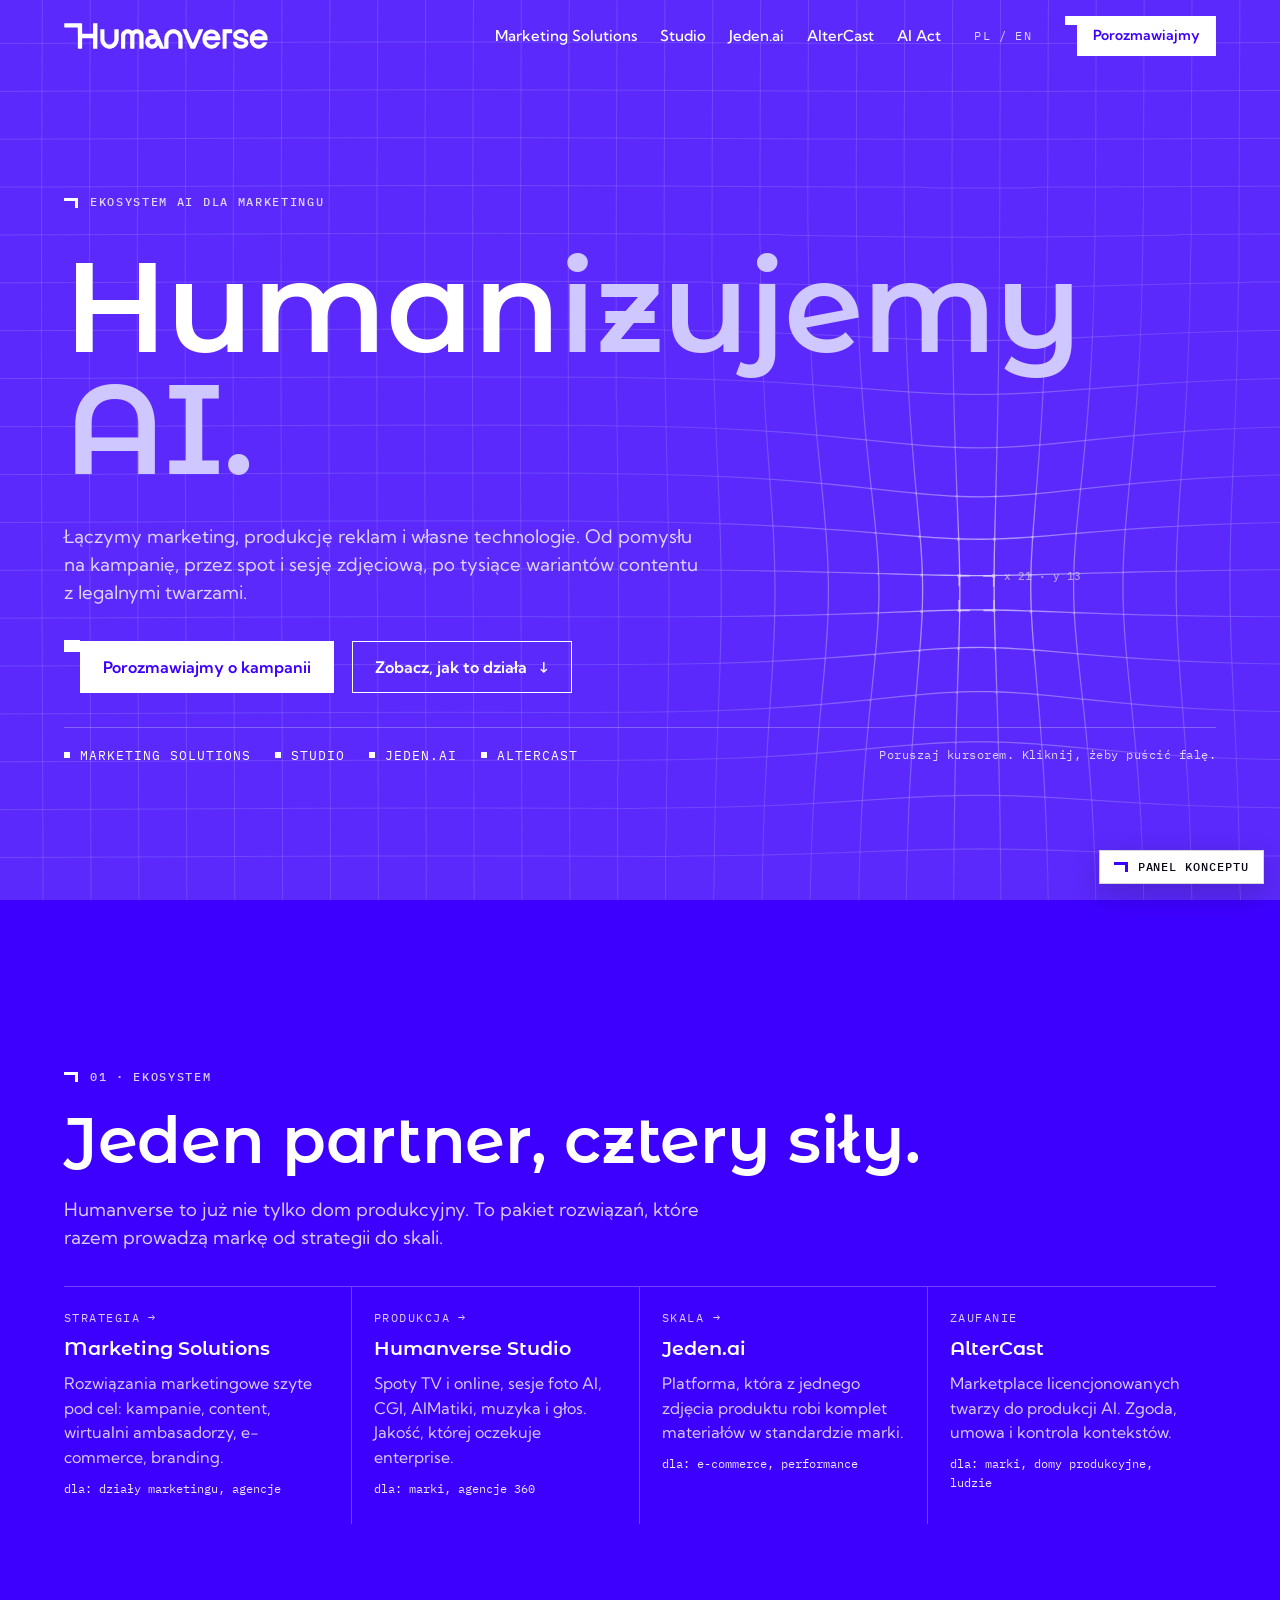
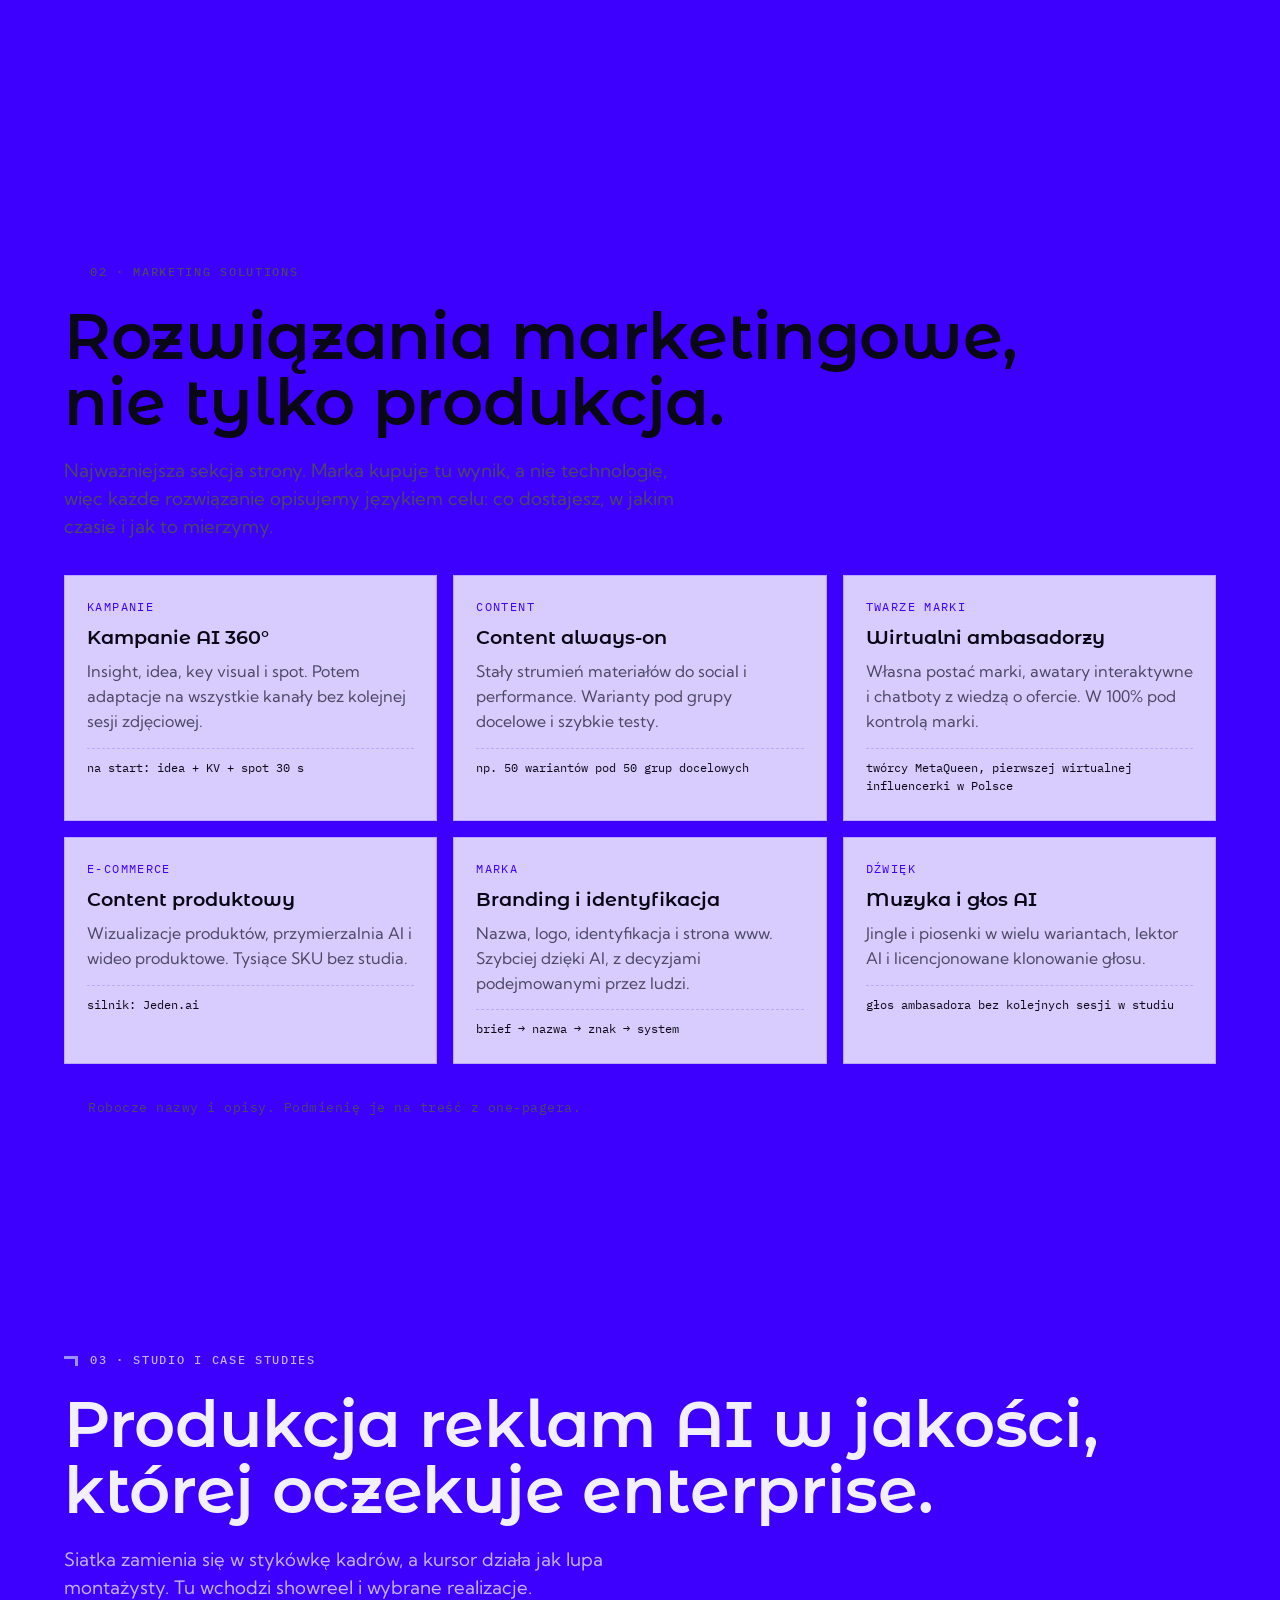
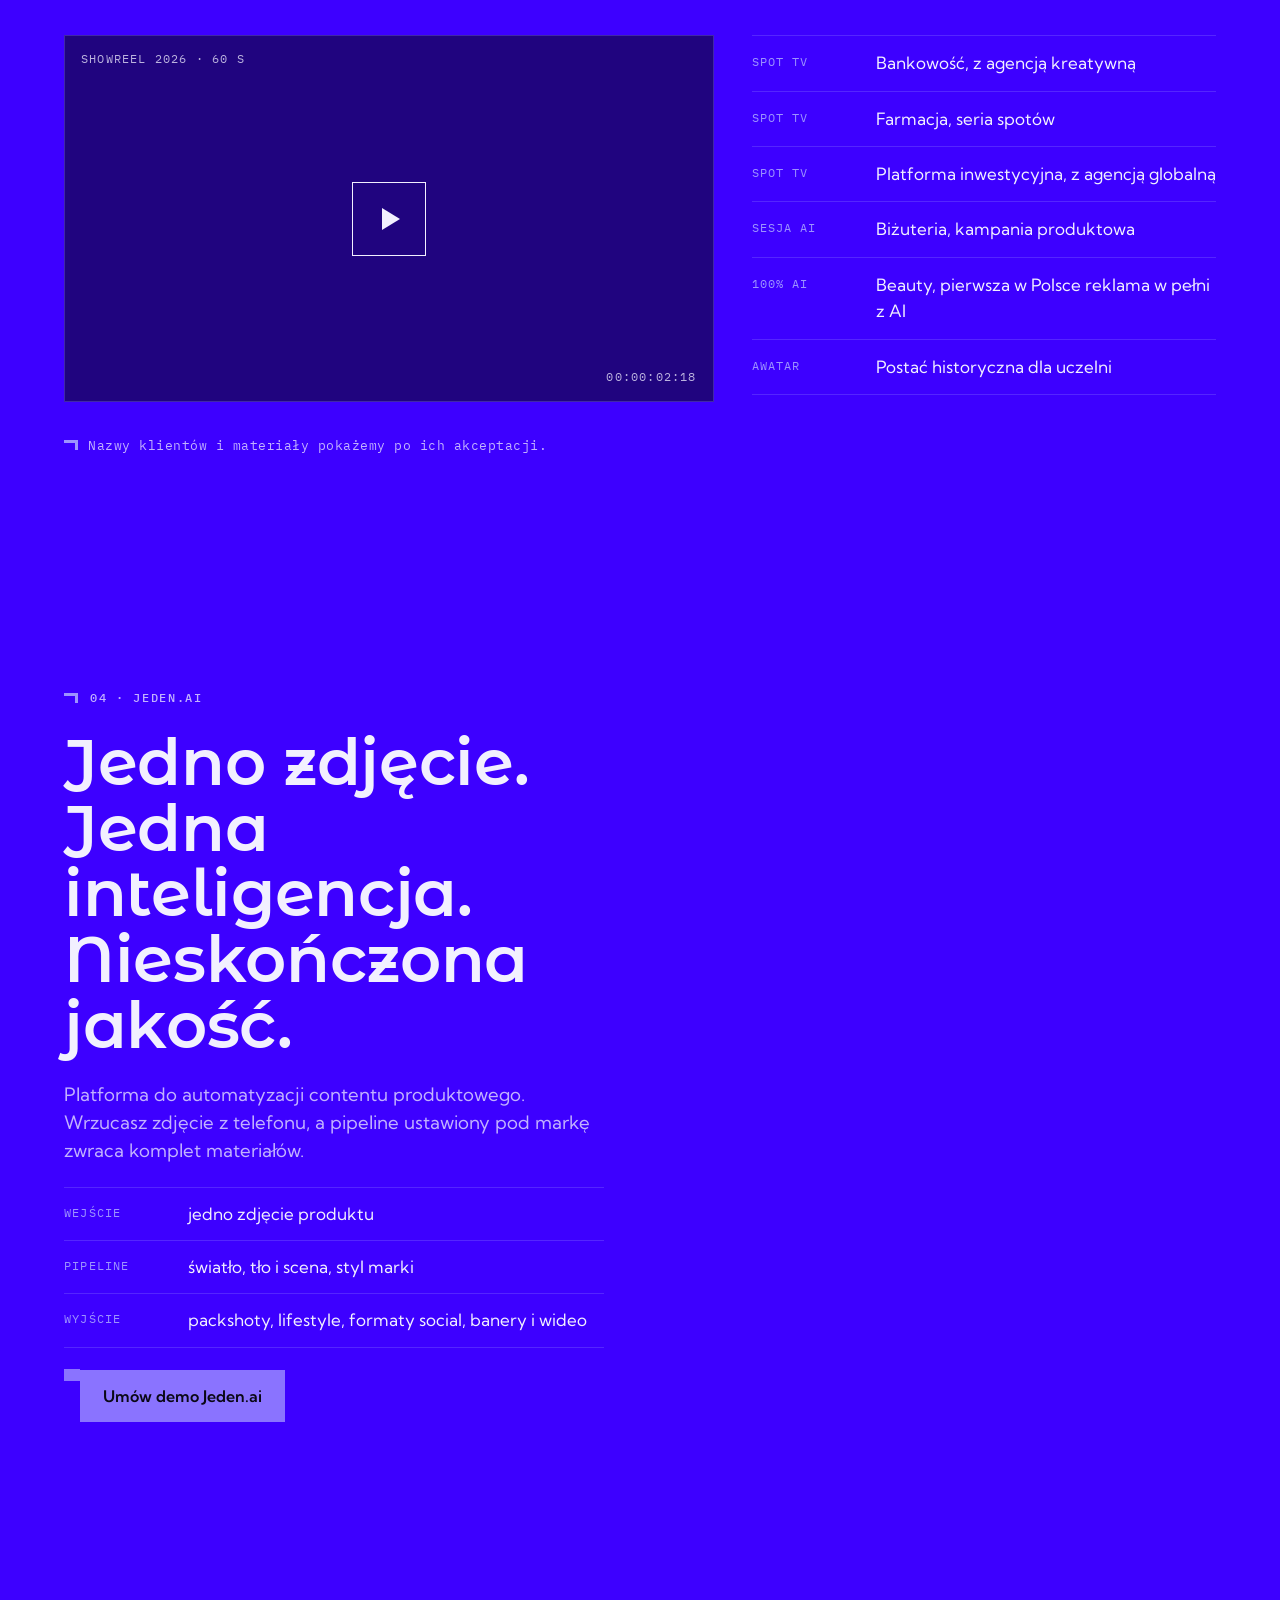
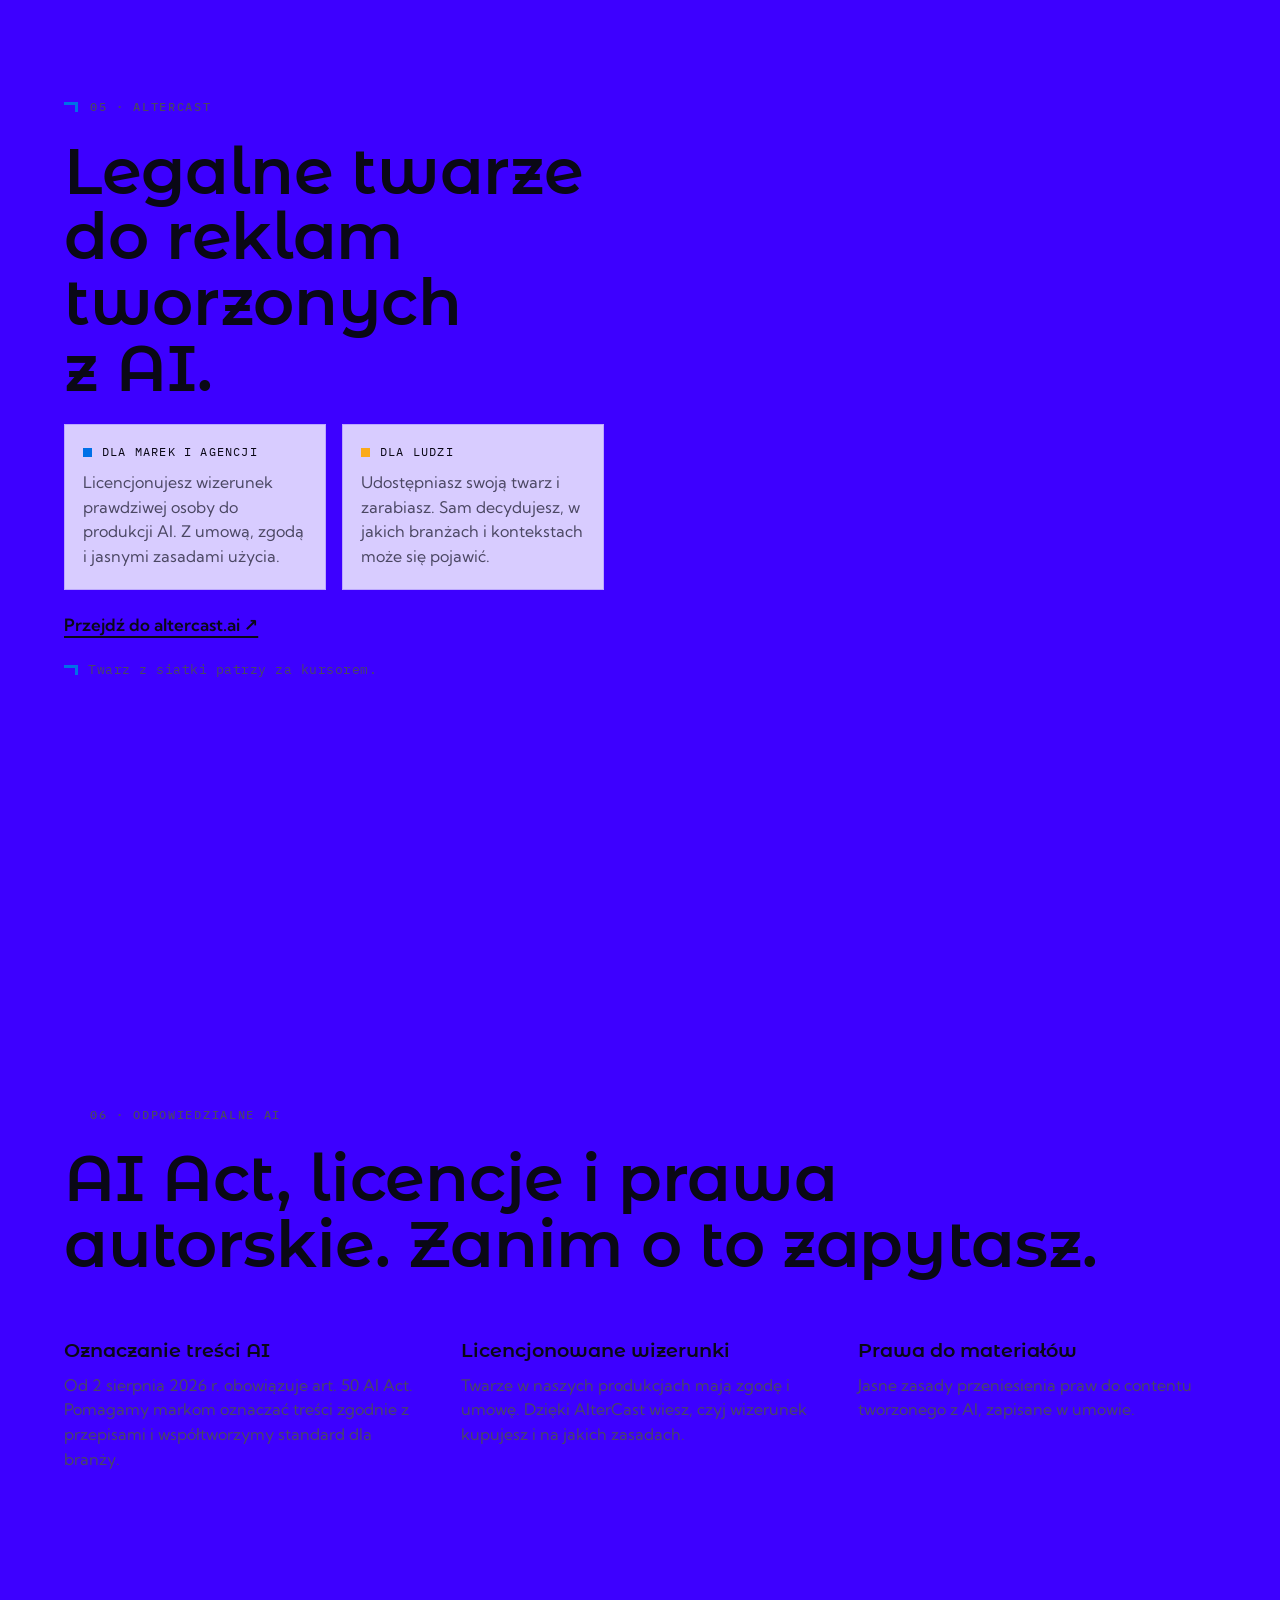
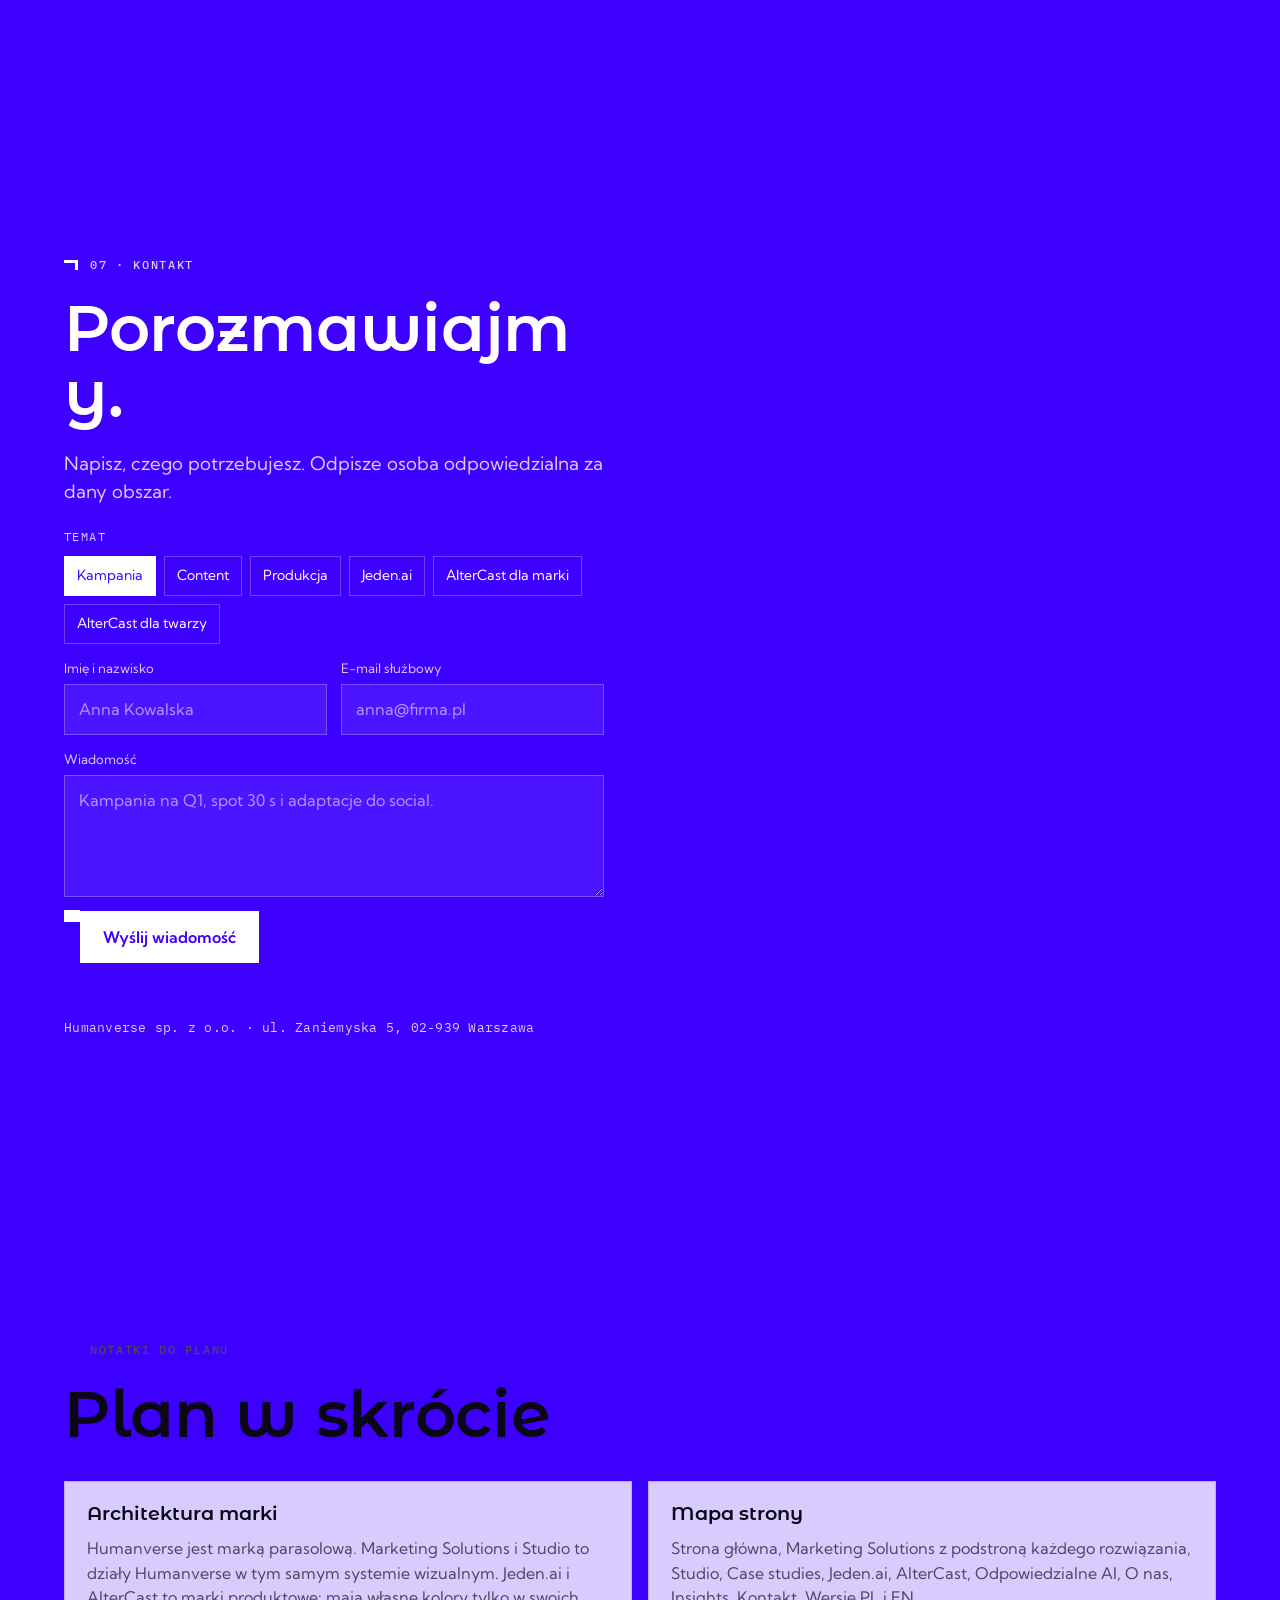
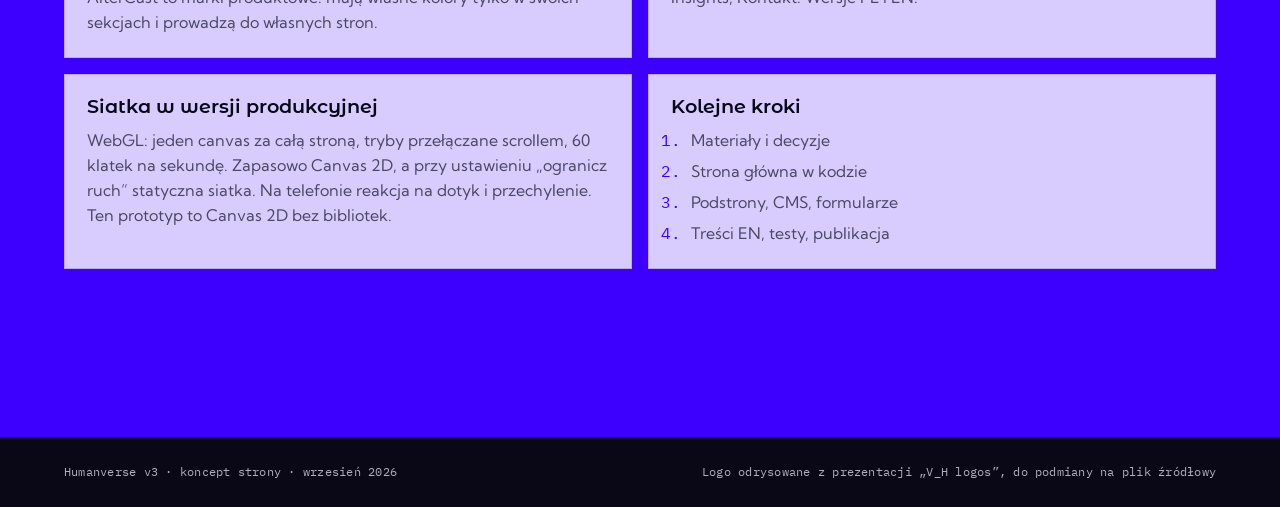
==== prototype/index.html @ 91b01f9c "Add Humanverse v3 site plan and living-grid prototype Plan for the new Humanverse site: the classic " ====
<!doctype html>
<html lang="pl">
<head>
<meta charset="utf-8">
<meta name="viewport" content="width=device-width, initial-scale=1, viewport-fit=cover">
<title>Humanverse v3</title>
<link rel="preconnect" href="https://fonts.googleapis.com">
<link rel="preconnect" href="https://fonts.gstatic.com" crossorigin>
<link rel="stylesheet" href="https://fonts.googleapis.com/css2?family=IBM+Plex+Mono:wght@400;500&family=Kumbh+Sans:wght@400;500;600;700&family=Montserrat+Alternates:wght@500;600;700&display=swap">
<style>
:root {
  /* Layout: one fixed "living grid" canvas behind full-bleed scenes. On wide screens copy keeps to the left column,
     so each scene's grid form (modules, frames, pipeline, face, logo) owns the right side. */
  --violet: #3D00FF;
  --violet-lift: #8A73FF;
  --mist: #CFC7FF;
  --ink: #0A0816;
  --paper: #F7F6FB;
  --white: #FFFFFF;
  --jeden: #9D93FF;
  --ac-orange: #FBAA19;
  --ac-blue: #0070E7;

  --fg: #FFFFFF;
  --fg-dim: rgba(255, 255, 255, 0.8);
  --accent: #FFFFFF;
  --h1-a: #FFFFFF;
  --h1-b: #CFC7FF;
  --card: rgba(255, 255, 255, 0.07);
  --card-line: rgba(255, 255, 255, 0.26);
  --field: rgba(255, 255, 255, 0.08);
  --btn-bg: #FFFFFF;
  --btn-fg: #3D00FF;

  --nav-fg: #FFFFFF;
  --nav-glass: rgba(61, 0, 255, 0.74);
  --nav-cta-bg: #FFFFFF;
  --nav-cta-fg: #3D00FF;
  --wm-h: #FFFFFF;
  --wm-v: #FFFFFF;

  --font-display: "Montserrat Alternates", "Futura", "Century Gothic", "Avenir Next", system-ui, sans-serif;
  --font-body: "Kumbh Sans", "Avenir Next", "Segoe UI", system-ui, sans-serif;
  --font-mono: "IBM Plex Mono", ui-monospace, SFMono-Regular, Menlo, Consolas, monospace;

  --gutter: max(16px, 5vw);
  --measure: 1240px;
  color-scheme: light;
}

body[data-scene="ink"] {
  --nav-fg: #F2F0FF; --nav-glass: rgba(10, 8, 22, 0.74); --nav-cta-bg: #8A73FF; --nav-cta-fg: #0A0816;
  --wm-h: #8A73FF; --wm-v: #FFFFFF;
}
body[data-scene="paper"] {
  --nav-fg: #0A0816; --nav-glass: rgba(247, 246, 251, 0.84); --nav-cta-bg: #3D00FF; --nav-cta-fg: #FFFFFF;
  --wm-h: #3D00FF; --wm-v: #0A0816;
}

.on-violet {
  --fg: #FFFFFF; --fg-dim: rgba(255, 255, 255, 0.8); --accent: #FFFFFF; --h1-a: #FFFFFF; --h1-b: #CFC7FF;
  --card: rgba(255, 255, 255, 0.07); --card-line: rgba(255, 255, 255, 0.26); --field: rgba(255, 255, 255, 0.08);
  --btn-bg: #FFFFFF; --btn-fg: #3D00FF;
}
.on-ink {
  --fg: #F2F0FF; --fg-dim: rgba(242, 240, 255, 0.74); --accent: #9D93FF; --h1-a: #8A73FF; --h1-b: #F2F0FF;
  --card: rgba(138, 115, 255, 0.08); --card-line: rgba(138, 115, 255, 0.32); --field: rgba(138, 115, 255, 0.1);
  --btn-bg: #8A73FF; --btn-fg: #0A0816;
}
.on-paper {
  --fg: #0A0816; --fg-dim: #4B4763; --accent: #3D00FF; --h1-a: #3D00FF; --h1-b: #0A0816;
  --card: rgba(255, 255, 255, 0.8); --card-line: rgba(61, 0, 255, 0.18); --field: #FFFFFF;
  --btn-bg: #3D00FF; --btn-fg: #FFFFFF;
}
.theme-altercast { --accent: #0070E7; }

[hidden] { display: none !important; }
html { scroll-behavior: smooth; }
body {
  margin: 0;
  background: var(--violet);
  color: var(--fg);
  font-family: var(--font-body);
  font-size: 17px;
  line-height: 1.55;
  -webkit-font-smoothing: antialiased;
  overflow-x: hidden;
  transition: background-color 0.6s ease;
}
body[data-scene="ink"] { background: var(--ink); }
body[data-scene="paper"] { background: var(--paper); }

#hv-grid { position: fixed; top: 0; left: 0; z-index: 0; display: block; pointer-events: none; }
main, .site-foot { position: relative; z-index: 1; }
a { color: inherit; }
:focus-visible { outline: 2px solid var(--accent); outline-offset: 3px; }
p, h1, h2, h3, ul, ol { margin: 0; }
h1, h2, h3 { font-family: var(--font-display); font-weight: 600; text-wrap: balance; }
h2 { font-size: clamp(29px, 5vw, 68px); line-height: 1.03; letter-spacing: -0.005em; overflow-wrap: break-word; }
h3 { font-size: clamp(19px, 1.5vw, 21px); line-height: 1.22; }

/* ---------- navigation ---------- */
.nav {
  position: fixed; top: 0; left: 0; right: 0; z-index: 20;
  display: flex; align-items: center; gap: clamp(14px, 2.6vw, 34px);
  padding: calc(env(safe-area-inset-top, 0px) + 16px) var(--gutter) 16px;
  color: var(--nav-fg);
  transition: color 0.4s ease, background-color 0.4s ease;
}
.nav.scrolled { background: var(--nav-glass); -webkit-backdrop-filter: blur(12px); backdrop-filter: blur(12px); }
.brand { display: inline-flex; align-items: center; margin-right: auto; text-decoration: none; }
.wordmark { height: 26px; width: auto; display: block; }
.wordmark .wm-h { fill: var(--wm-h); transition: fill 0.4s ease; }
.wordmark .wm-v { fill: var(--wm-v); transition: fill 0.4s ease; }
.nav-links { display: flex; gap: clamp(14px, 1.8vw, 26px); font-size: 15px; font-weight: 500; }
.nav-links a { text-decoration: none; }
.nav-links a:hover { text-decoration: underline; text-underline-offset: 6px; text-decoration-thickness: 1.5px; }
.lang { font-family: var(--font-mono); font-size: 12px; letter-spacing: 0.1em; opacity: 0.8; }
.nav-cta {
  position: relative; display: inline-flex; align-items: center; min-height: 40px; padding: 0 16px; margin-left: 12px;
  background: var(--nav-cta-bg); color: var(--nav-cta-fg); text-decoration: none; font-weight: 600; font-size: 14px;
  transition: background-color 0.4s ease, color 0.4s ease;
}
.nav-cta::before {
  content: ""; position: absolute; right: 100%; top: 0; width: 12px; height: 9px;
  background: var(--nav-cta-bg); transition: background-color 0.4s ease;
}
@media (max-width: 1020px) { .nav-links, .lang { display: none; } }
@media (max-width: 560px) {
  .wordmark { height: 20px; }
  .nav-cta { min-height: 36px; padding: 0 12px; font-size: 13px; }
  .nav-cta::before { width: 10px; height: 8px; }
}
.cta-short { display: none; }
@media (max-width: 400px) { .cta-long { display: none; } .cta-short { display: inline; } }

/* ---------- scenes ---------- */
.scene {
  position: relative; box-sizing: border-box;
  min-height: 100vh; min-height: 100svh;
  padding-block: clamp(112px, 15vh, 168px) clamp(72px, 11vh, 120px);
  padding-inline: var(--gutter);
  display: flex; flex-direction: column; justify-content: center;
  color: var(--fg);
}
.wrap { width: 100%; max-width: var(--measure); margin-inline: auto; display: grid; gap: clamp(22px, 3vw, 34px); min-width: 0; }
.wrap > *, .copy > * { min-width: 0; }
.copy { display: grid; gap: 22px; min-width: 0; }
.split .copy { max-width: 540px; }
@media (max-width: 900px) { .split .copy { max-width: none; } }
.lead { font-size: clamp(18px, 1.45vw, 21px); line-height: 1.5; color: var(--fg-dim); max-width: 58ch; }
.note { font-family: var(--font-mono); font-size: 12.5px; letter-spacing: 0.04em; color: var(--fg-dim); display: flex; gap: 10px; align-items: center; }

.eyebrow {
  display: flex; align-items: center; gap: 12px;
  font-family: var(--font-mono); font-size: 12px; font-weight: 500; letter-spacing: 0.14em; text-transform: uppercase;
  color: var(--fg-dim);
}
.hook { position: relative; flex: none; width: 14px; height: 10px; color: var(--accent); }
.hook::before { content: ""; position: absolute; left: 0; top: 0; width: 14px; height: 3px; background: currentColor; }
.hook::after { content: ""; position: absolute; right: 0; top: 0; width: 3px; height: 10px; background: currentColor; }

.btn {
  position: relative; display: inline-flex; align-items: center; gap: 12px;
  min-height: 52px; padding: 0 22px; box-sizing: border-box;
  border: 1.5px solid currentColor; background: transparent; color: var(--fg);
  font: 600 16px/1 var(--font-body); text-decoration: none; cursor: pointer;
  transition: transform 0.2s ease;
}
.btn:hover { transform: translateY(-1px); }
.btn.primary { background: var(--btn-bg); border-color: var(--btn-bg); color: var(--btn-fg); margin-left: 16px; }
.btn.primary::before {
  content: ""; position: absolute; right: calc(100% + 1.5px); top: -1.5px; width: 16px; height: 12px; background: var(--btn-bg);
}
.btn .arr { font-family: var(--font-mono); font-weight: 500; }
.ctas { display: flex; flex-wrap: wrap; gap: 14px 18px; align-items: center; }

/* hero */
.hero { justify-content: flex-end; min-height: 92vh; min-height: 92svh; padding-bottom: clamp(40px, 7vh, 72px); }
.hero h1 { font-size: clamp(38px, 10vw, 134px); line-height: 0.95; letter-spacing: -0.012em; color: var(--h1-b); overflow-wrap: break-word; }
.hero h1 .h-a { color: var(--h1-a); }
.hero-foot {
  display: flex; flex-wrap: wrap; justify-content: space-between; align-items: center; gap: 14px 32px;
  border-top: 1px solid var(--card-line); padding-top: 18px;
}
.eco {
  display: flex; flex-wrap: wrap; gap: 8px 24px; list-style: none; padding: 0;
  font-family: var(--font-mono); font-size: 12.5px; letter-spacing: 0.08em; text-transform: uppercase; color: var(--fg);
}
.eco li { display: flex; align-items: center; gap: 10px; }
.eco li::before { content: ""; width: 6px; height: 6px; background: currentColor; }
.hint { font-family: var(--font-mono); font-size: 12px; letter-spacing: 0.04em; color: var(--fg-dim); }
.hint-touch { display: none; }
@media (hover: none) { .hint-mouse { display: none; } .hint-touch { display: inline; } }

/* 01 ecosystem */
.chain {
  list-style: none; padding: 0; display: grid; grid-template-columns: repeat(4, minmax(0, 1fr));
  border-top: 1px solid var(--card-line);
}
.chain li { display: grid; gap: 10px; align-content: start; padding: 22px 22px 26px; border-right: 1px solid var(--card-line); min-width: 0; }
.chain li:first-child { padding-left: 0; }
.chain li:last-child { border-right: 0; }
.chain .k { font-family: var(--font-mono); font-size: 12px; letter-spacing: 0.12em; text-transform: uppercase; color: var(--fg-dim); }
.chain li:not(:last-child) .k::after { content: "  →"; }
.chain p { color: var(--fg-dim); font-size: 16px; }
.chain .who { font-family: var(--font-mono); font-size: 12px; color: var(--fg); opacity: 0.9; }
@media (max-width: 980px) {
  .chain { grid-template-columns: repeat(2, minmax(0, 1fr)); }
  .chain li { border-bottom: 1px solid var(--card-line); }
  .chain li:nth-child(odd) { padding-left: 0; }
  .chain li:nth-child(2) { border-right: 0; }
}
@media (max-width: 560px) {
  .chain { grid-template-columns: 1fr; }
  .chain li { padding-left: 0; border-right: 0; }
}

/* 02 marketing solutions */
.solutions { display: grid; grid-template-columns: repeat(3, minmax(0, 1fr)); gap: 16px; }
.sol {
  display: grid; gap: 10px; align-content: start; min-width: 0;
  padding: 22px 22px 24px; background: var(--card); border: 1px solid var(--card-line);
  -webkit-backdrop-filter: blur(6px); backdrop-filter: blur(6px);
}
.sol .tag { font-family: var(--font-mono); font-size: 11.5px; letter-spacing: 0.12em; text-transform: uppercase; color: var(--accent); }
.sol p { color: var(--fg-dim); font-size: 16px; }
.sol .ex { font-family: var(--font-mono); font-size: 12px; color: var(--fg); border-top: 1px dashed var(--card-line); padding-top: 10px; margin-top: 4px; }
@media (max-width: 1000px) { .solutions { grid-template-columns: repeat(2, minmax(0, 1fr)); } }
@media (max-width: 620px) { .solutions { grid-template-columns: 1fr; } }

/* 03 studio */
.studio-grid { display: grid; grid-template-columns: minmax(0, 7fr) minmax(0, 5fr); gap: clamp(20px, 3vw, 40px); align-items: start; }
.reel {
  position: relative; aspect-ratio: 16 / 9; max-width: 100%;
  border: 1px solid var(--card-line); background: rgba(10, 8, 22, 0.55);
  display: grid; place-items: center;
}
.reel .play { width: 72px; height: 72px; border: 1.5px solid var(--fg); display: grid; place-items: center; }
.reel .play::after { content: ""; margin-left: 5px; border-left: 18px solid var(--fg); border-top: 11px solid transparent; border-bottom: 11px solid transparent; }
.reel .meta, .reel .tc { position: absolute; font-family: var(--font-mono); font-size: 12px; letter-spacing: 0.1em; text-transform: uppercase; color: var(--fg-dim); }
.reel .meta { left: 16px; top: 14px; }
.reel .tc { right: 16px; bottom: 14px; font-variant-numeric: tabular-nums; }
.cases { list-style: none; padding: 0; display: grid; border-top: 1px solid var(--card-line); }
.cases li { display: grid; grid-template-columns: minmax(0, 11ch) minmax(0, 1fr); gap: 14px; padding: 14px 0; border-bottom: 1px solid var(--card-line); }
.cases .f { font-family: var(--font-mono); font-size: 12px; letter-spacing: 0.08em; text-transform: uppercase; color: var(--accent); padding-top: 3px; }
@media (max-width: 900px) { .studio-grid { grid-template-columns: 1fr; } }

/* 04 jeden.ai */
.flow { list-style: none; padding: 0; display: grid; border-top: 1px solid var(--card-line); }
.flow li { display: grid; grid-template-columns: 11ch minmax(0, 1fr); gap: 14px; padding: 13px 0; border-bottom: 1px solid var(--card-line); }
.flow .f { font-family: var(--font-mono); font-size: 12px; letter-spacing: 0.1em; text-transform: uppercase; color: var(--accent); padding-top: 3px; }

/* 05 altercast */
.sides { display: grid; grid-template-columns: repeat(2, minmax(0, 1fr)); gap: 16px; }
.side { display: grid; gap: 8px; align-content: start; padding: 18px 18px 20px; background: var(--card); border: 1px solid var(--card-line); min-width: 0; }
.side .who { display: flex; gap: 10px; align-items: center; font-family: var(--font-mono); font-size: 12px; letter-spacing: 0.1em; text-transform: uppercase; color: var(--fg); }
.side .who::before { content: ""; width: 9px; height: 9px; background: var(--dot, var(--ac-blue)); }
.side.orange { --dot: var(--ac-orange); }
.side p { color: var(--fg-dim); font-size: 16px; }
@media (max-width: 620px) { .sides { grid-template-columns: 1fr; } }
.textlink { font-weight: 600; text-underline-offset: 5px; text-decoration-thickness: 1.5px; }

/* 06 trust */
.trust { display: grid; grid-template-columns: repeat(3, minmax(0, 1fr)); gap: clamp(18px, 3vw, 40px); border-top: 1px solid var(--card-line); padding-top: 26px; }
.trust > div { display: grid; gap: 10px; align-content: start; min-width: 0; }
.trust p { color: var(--fg-dim); font-size: 16px; }
@media (max-width: 860px) { .trust { grid-template-columns: 1fr; } }

/* 07 contact */
.form { display: grid; gap: 14px; max-width: 540px; }
.topics { border: 0; padding: 0; margin: 0; display: flex; flex-wrap: wrap; gap: 8px; min-width: 0; }
.topics legend { padding: 0; margin-bottom: 10px; font-family: var(--font-mono); font-size: 12px; letter-spacing: 0.12em; text-transform: uppercase; color: var(--fg-dim); }
.topics input { position: absolute; opacity: 0; width: 1px; height: 1px; }
.topics label { border: 1px solid var(--card-line); padding: 8px 12px; font-size: 14px; cursor: pointer; }
.topics input:checked + label { background: var(--btn-bg); color: var(--btn-fg); border-color: var(--btn-bg); }
.topics input:focus-visible + label { outline: 2px solid var(--accent); outline-offset: 2px; }
.field { display: grid; gap: 6px; min-width: 0; }
.field label { font-size: 13px; color: var(--fg-dim); }
.field input, .field textarea {
  font: inherit; font-size: 16px; color: var(--fg); background: var(--field);
  border: 1px solid var(--card-line); border-radius: 0; padding: 12px 14px; min-width: 0;
}
.field input::placeholder, .field textarea::placeholder { color: var(--fg-dim); opacity: 0.7; }
.field textarea { min-height: 96px; resize: vertical; }
.row2 { display: grid; grid-template-columns: repeat(2, minmax(0, 1fr)); gap: 14px; }
@media (max-width: 560px) { .row2 { grid-template-columns: 1fr; } }
.form-status { font-family: var(--font-mono); font-size: 13px; min-height: 1.5em; color: var(--fg); }
address { font-style: normal; font-family: var(--font-mono); font-size: 12.5px; letter-spacing: 0.02em; color: var(--fg-dim); }

/* notes */
.notes { display: grid; grid-template-columns: repeat(2, minmax(0, 1fr)); gap: 16px; }
.notes > section { display: grid; gap: 10px; align-content: start; padding: 20px 22px 22px; background: var(--card); border: 1px solid var(--card-line); min-width: 0; }
.notes p, .notes li { color: var(--fg-dim); font-size: 16px; }
.notes ol, .notes ul { padding-left: 1.2em; display: grid; gap: 6px; }
.notes li::marker { font-family: var(--font-mono); color: var(--accent); }
@media (max-width: 860px) { .notes { grid-template-columns: 1fr; } }

.site-foot {
  display: flex; flex-wrap: wrap; justify-content: space-between; gap: 8px 28px;
  padding: 26px var(--gutter) calc(26px + env(safe-area-inset-bottom, 0px));
  background: var(--ink); color: rgba(242, 240, 255, 0.72);
  font-family: var(--font-mono); font-size: 12px; letter-spacing: 0.02em;
}

/* concept panel */
.panel {
  position: fixed; right: 16px; bottom: calc(16px + env(safe-area-inset-bottom, 0px)); z-index: 30;
  display: grid; justify-items: end; gap: 8px;
  font-family: var(--font-mono); font-size: 12px; color: #0A0816;
}
.panel-toggle {
  display: inline-flex; align-items: center; gap: 10px; cursor: pointer;
  background: #FFFFFF; color: #0A0816; border: 1px solid rgba(10, 8, 22, 0.16);
  padding: 10px 14px; font: 500 12px/1 var(--font-mono); letter-spacing: 0.08em; text-transform: uppercase;
  box-shadow: 0 10px 30px rgba(10, 8, 22, 0.2);
}
.panel-toggle .hook { color: #3D00FF; }
.panel-body {
  box-sizing: border-box; width: min(290px, calc(100vw - 32px));
  display: grid; gap: 14px; padding: 16px;
  background: #FFFFFF; border: 1px solid rgba(10, 8, 22, 0.14); box-shadow: 0 10px 30px rgba(10, 8, 22, 0.2);
}
.panel-body fieldset { border: 0; margin: 0; padding: 0; display: grid; gap: 8px; }
.panel-body legend, .panel-body .lbl { padding: 0; margin-bottom: 8px; color: #4B4763; letter-spacing: 0.08em; text-transform: uppercase; font-size: 11px; }
.seg { display: grid; grid-template-columns: repeat(3, 1fr); border: 1px solid rgba(10, 8, 22, 0.18); }
.seg input { position: absolute; opacity: 0; width: 1px; height: 1px; }
.seg label { text-align: center; padding: 8px 4px; cursor: pointer; }
.seg label + input + label { border-left: 1px solid rgba(10, 8, 22, 0.18); }
.seg input:checked + label { background: #3D00FF; color: #FFFFFF; }
.seg input:focus-visible + label { outline: 2px solid #3D00FF; outline-offset: 2px; }
.panel-body input[type="range"] { width: 100%; accent-color: #3D00FF; }
.panel-row { display: flex; justify-content: space-between; align-items: center; gap: 10px; }
.panel-row b { font-weight: 500; color: #3D00FF; }
.chk { display: flex; align-items: center; gap: 8px; cursor: pointer; }
.chk input { accent-color: #3D00FF; width: 16px; height: 16px; margin: 0; }

@media (prefers-reduced-motion: reduce) {
  html { scroll-behavior: auto; }
  .btn { transition: none; }
  .btn:hover { transform: none; }
}
</style>
</head>
<body>
<canvas id="hv-grid" aria-hidden="true"></canvas>

<header class="nav" id="nav">
  <a class="brand" href="#top" aria-label="Humanverse, początek strony"><svg class="wordmark" viewBox="86 94 5408 690" role="img" aria-label="Humanverse" xmlns="http://www.w3.org/2000/svg"><g class="wm-h" transform="translate(0.000000,900.000000) scale(0.100000,-0.100000)"><path d="M2750 7990 c-1256 -4 -1722 -8 -1740 -16 -14 -7 -36 -24 -50 -39 l-25 -27 -9 -356 c-13 -530 5 -667 91 -692 26 -7 546 -11 1723 -13 1592 -2 1687 -3 1713 -20 45 -29 57 -58 67 -168 8 -91 24 -1302 23 -1759 -8 -2760 -7 -3333 5 -3443 25 -236 41 -243 577 -239 544 3 537 2 549 143 4 41 7 634 9 1319 2 1387 -3 1288 70 1327 30 17 107 18 1363 16 1437 -3 1387 -1 1428 -56 21 -28 21 -29 26 -1275 3 -686 2 -1271 -2 -1301 -10 -83 6 -121 67 -151 l50 -25 450 1 c313 1 464 6 495 14 50 13 87 42 102 80 17 41 19 6587 2 6621 -25 51 -43 53 -547 57 -530 4 -560 1 -597 -61 -20 -31 -20 -57 -20 -1257 0 -1373 0 -1391 -59 -1444 -21 -19 -59 -19 -1384 -19 -1507 0 -1392 -5 -1424 68 -17 37 -18 125 -23 1325 -5 1202 -6 1287 -23 1317 -40 74 -67 77 -672 77 -286 1 -1292 -1 -2235 -4z"/> <path d="M19935 6399 c-225 -27 -255 -34 -318 -80 -37 -26 -103 -56 -203 -91 -88 -31 -159 -62 -178 -78 -17 -15 -69 -54 -115 -88 -135 -98 -168 -95 -314 31 -52 45 -108 83 -135 93 -26 9 -76 29 -112 44 -36 15 -81 33 -101 39 -19 6 -66 32 -104 56 -84 56 -101 60 -300 75 -173 14 -424 10 -650 -10 l-140 -12 -115 -56 c-63 -31 -137 -75 -164 -98 -27 -23 -70 -50 -95 -59 -208 -77 -386 -224 -541 -444 -34 -47 -78 -107 -98 -133 -43 -54 -94 -174 -117 -274 -9 -40 -32 -96 -55 -135 -81 -133 -82 -173 -77 -2074 3 -880 9 -1648 14 -1707 13 -162 46 -184 273 -181 69 1 246 2 394 2 335 2 377 10 410 81 8 18 12 488 16 1725 l5 1700 31 60 c17 33 39 85 48 116 10 37 35 81 70 126 53 68 178 183 198 183 6 0 54 19 107 41 90 39 102 42 196 43 89 1 106 -2 155 -26 30 -15 80 -36 110 -47 30 -12 78 -39 105 -61 28 -21 70 -54 95 -72 43 -33 101 -105 158 -198 l27 -45 6 -1725 c4 -1284 9 -1738 17 -1775 16 -66 44 -92 112 -105 227 -40 873 -40 962 0 56 26 53 -96 58 1830 5 1941 1 1802 60 1855 12 11 37 50 56 87 41 81 143 165 240 198 32 11 88 34 122 52 54 27 78 33 151 36 85 4 88 4 216 -48 l130 -53 116 -117 c129 -131 143 -154 171 -284 19 -88 20 -141 24 -1766 2 -921 6 -1689 9 -1706 14 -84 67 -93 585 -104 253 -5 429 -5 451 1 69 17 73 30 81 233 9 249 8 3198 -1 3399 -8 159 -9 164 -46 247 -21 47 -53 126 -70 175 -58 162 -106 257 -158 314 -27 30 -76 94 -108 143 -75 111 -159 201 -257 274 -42 32 -99 79 -127 105 -50 47 -268 169 -302 169 -9 0 -62 23 -117 50 -101 50 -101 50 -241 60 -77 6 -192 14 -255 19 -151 13 -176 12 -365 -10z"/> <path d="M23477 6402 c-143 -39 -150 -61 -151 -502 0 -421 16 -511 97 -545 60 -25 193 -37 477 -44 l285 -7 90 -41 c50 -23 109 -46 132 -52 49 -13 121 -68 187 -142 155 -175 86 -213 -394 -214 l-265 0 -91 -37 c-57 -22 -122 -40 -170 -46 -96 -11 -224 -71 -295 -137 -26 -24 -69 -55 -97 -69 -53 -27 -172 -103 -278 -178 -68 -47 -158 -149 -249 -279 -32 -46 -73 -102 -91 -124 -38 -47 -109 -238 -125 -334 -6 -38 -22 -87 -39 -116 -63 -108 -69 -129 -81 -256 -6 -69 -9 -214 -7 -329 5 -216 12 -249 67 -358 12 -23 32 -81 45 -130 13 -48 37 -114 53 -147 17 -33 36 -78 43 -100 15 -47 105 -181 165 -245 23 -25 74 -88 112 -140 103 -139 187 -212 348 -305 27 -15 69 -43 92 -61 24 -19 63 -39 86 -45 23 -6 68 -25 101 -41 33 -17 101 -39 152 -49 51 -10 133 -34 182 -53 117 -46 184 -56 374 -56 175 0 225 8 348 55 47 19 114 41 150 49 36 9 108 32 160 50 52 19 118 40 145 48 65 19 346 205 442 292 39 37 97 101 129 144 32 42 83 102 114 133 30 31 69 73 86 93 17 20 40 36 52 36 52 0 123 -96 154 -209 10 -36 34 -88 53 -116 18 -27 44 -72 56 -100 12 -27 36 -75 55 -105 18 -30 42 -92 54 -137 24 -90 88 -200 130 -220 36 -18 2124 -18 2160 0 14 7 34 30 45 52 20 39 20 65 25 1420 l5 1380 32 90 c18 50 39 121 48 160 10 45 30 92 55 130 21 33 48 83 58 110 67 167 86 197 188 292 55 50 129 114 166 142 37 28 69 55 73 61 4 6 30 22 58 36 29 15 75 44 103 65 33 25 72 44 115 54 35 9 105 31 154 48 87 30 96 32 255 32 l165 0 80 -37 c45 -20 110 -41 149 -47 47 -7 84 -20 115 -40 25 -17 68 -42 95 -57 60 -32 344 -262 403 -327 46 -50 72 -96 97 -175 10 -29 35 -79 57 -111 26 -39 46 -86 59 -137 10 -44 30 -106 44 -139 47 -118 47 -102 50 -1466 3 -1470 4 -1477 77 -1514 50 -26 218 -38 534 -39 391 -1 486 12 516 73 10 21 14 255 17 1161 5 1302 -1 1481 -47 1656 -37 140 -48 200 -61 341 -6 62 -15 125 -21 140 -6 16 -21 77 -35 137 -18 83 -31 119 -57 155 -19 25 -43 74 -55 109 -11 34 -36 81 -55 105 -19 23 -45 62 -57 87 -12 24 -39 67 -60 95 -21 27 -68 102 -106 165 -90 150 -323 390 -474 488 -52 34 -112 74 -134 89 -21 16 -62 42 -90 58 -29 17 -75 46 -102 66 -49 36 -111 62 -299 125 -55 19 -135 50 -177 70 -81 37 -83 38 -399 66 -105 9 -190 9 -375 0 -380 -19 -409 -23 -522 -75 -53 -25 -115 -51 -137 -57 -22 -7 -60 -23 -85 -35 -25 -12 -69 -30 -98 -40 -29 -9 -76 -33 -105 -52 -29 -20 -72 -45 -97 -56 -40 -18 -97 -57 -293 -200 -29 -21 -65 -50 -81 -65 -43 -41 -293 -335 -371 -437 -38 -49 -81 -104 -96 -122 -15 -17 -37 -57 -48 -88 -12 -32 -34 -76 -50 -99 -15 -22 -37 -70 -49 -107 -12 -36 -39 -96 -61 -133 -26 -45 -43 -90 -51 -134 -6 -37 -17 -89 -25 -117 -8 -27 -19 -95 -25 -150 -13 -122 -47 -338 -65 -420 -23 -101 -27 -233 -31 -1020 -2 -418 -4 -769 -5 -780 0 -11 3 -114 6 -230 4 -115 7 -238 8 -272 2 -48 -2 -66 -16 -80 -16 -17 -20 -14 -82 47 -43 42 -71 80 -81 110 -10 25 -28 72 -41 105 -14 33 -40 99 -58 147 -18 48 -47 110 -65 137 -17 28 -38 72 -46 98 -8 27 -30 73 -48 103 -19 30 -42 82 -51 115 -10 33 -34 92 -55 130 -21 39 -45 97 -55 130 -9 32 -28 82 -42 110 -14 27 -36 80 -49 118 -13 37 -32 80 -43 96 -34 48 -128 256 -155 343 -15 47 -42 108 -65 140 -21 32 -45 81 -51 110 -7 29 -25 78 -40 108 -15 30 -33 79 -40 108 -7 30 -28 77 -48 105 -33 49 -119 242 -163 367 -11 30 -35 78 -55 107 -20 29 -44 79 -55 112 -10 33 -28 80 -40 103 -12 24 -30 77 -41 118 -11 46 -33 97 -58 135 -22 34 -51 93 -64 131 -13 38 -34 90 -46 114 -13 25 -31 71 -41 102 -9 32 -33 80 -53 107 -42 57 -81 139 -125 266 -21 57 -48 110 -75 145 -23 30 -52 75 -65 99 -63 124 -207 257 -374 347 -72 39 -155 85 -183 103 -86 54 -195 63 -824 67 -490 3 -541 2 -603 -14z m1654 -2685 c19 -8 43 -24 54 -37 56 -63 -17 -441 -116 -603 -17 -27 -40 -74 -51 -105 -43 -115 -112 -222 -226 -351 -110 -125 -114 -129 -213 -176 l-100 -48 -191 -9 c-294 -14 -393 10 -480 115 -24 28 -75 87 -115 130 -79 86 -91 112 -119 262 -27 148 -16 320 28 440 18 48 91 145 149 200 56 53 205 156 255 177 67 28 1061 32 1125 5z"/> <path d="M14365 6399 c-33 -5 -71 -17 -85 -27 -58 -43 -55 28 -56 -1267 -1 -654 -4 -1293 -8 -1420 -7 -224 -8 -233 -42 -355 -39 -135 -61 -184 -106 -242 -16 -20 -38 -64 -49 -97 -27 -78 -54 -112 -207 -254 -153 -143 -293 -250 -347 -267 -22 -7 -75 -28 -118 -47 -77 -34 -82 -35 -275 -45 -364 -20 -661 34 -776 141 -28 26 -96 83 -150 126 -54 44 -117 105 -139 135 -23 30 -79 101 -125 158 -46 57 -95 129 -108 159 -14 30 -35 69 -48 87 -47 63 -57 95 -71 244 -8 81 -22 183 -31 227 -14 71 -17 221 -20 1364 -5 1413 -1 1321 -67 1362 -31 19 -48 19 -472 17 -417 -3 -442 -4 -480 -23 -83 -42 -77 97 -71 -1555 3 -1011 8 -1483 16 -1524 6 -32 24 -90 40 -128 16 -38 36 -110 44 -159 11 -65 24 -107 50 -153 19 -35 44 -95 55 -133 11 -37 34 -87 51 -110 17 -23 39 -67 50 -99 11 -32 33 -72 49 -89 40 -42 123 -160 156 -223 53 -97 486 -516 613 -591 26 -15 65 -40 86 -55 22 -15 59 -32 83 -37 23 -6 72 -31 109 -55 37 -24 74 -44 83 -44 9 0 50 -16 91 -35 48 -23 99 -39 144 -45 76 -10 129 -26 195 -59 70 -36 210 -58 416 -65 259 -9 423 4 506 39 117 49 403 140 523 165 51 10 68 20 125 74 58 54 80 68 160 96 91 33 97 37 250 175 148 135 246 235 392 405 101 117 258 368 278 446 6 23 22 58 36 78 41 60 54 90 69 163 8 39 30 101 49 140 26 51 42 105 62 209 14 76 38 184 53 239 l27 100 0 1380 c0 1555 7 1425 -77 1461 -39 17 -79 19 -458 20 -228 1 -442 -2 -475 -7z"/></g><g class="wm-v" transform="translate(0.000000,900.000000) scale(0.100000,-0.100000)"><path d="M36748 6390 c-93 -7 -112 -21 -134 -99 -9 -31 -29 -78 -44 -106 -16 -27 -38 -81 -50 -120 -12 -38 -37 -97 -55 -130 -18 -33 -38 -80 -45 -105 -6 -25 -29 -76 -50 -115 -21 -38 -45 -97 -55 -129 -9 -33 -34 -94 -54 -135 -21 -42 -44 -94 -51 -116 -7 -22 -28 -71 -48 -110 -19 -38 -41 -92 -49 -119 -9 -28 -30 -80 -48 -116 -18 -36 -40 -90 -48 -120 -9 -30 -30 -76 -46 -102 -16 -26 -39 -80 -51 -120 -12 -40 -37 -100 -55 -133 -18 -33 -41 -87 -50 -120 -10 -33 -33 -89 -51 -125 -19 -36 -45 -98 -58 -136 -13 -39 -35 -89 -49 -111 -14 -22 -34 -69 -45 -105 -12 -37 -34 -90 -50 -120 -17 -29 -38 -80 -47 -113 -9 -33 -32 -88 -51 -122 -19 -34 -44 -92 -55 -129 -11 -37 -31 -84 -45 -105 -13 -21 -33 -66 -44 -101 -12 -35 -37 -90 -55 -123 -18 -33 -41 -89 -50 -125 -23 -88 -107 -243 -140 -258 -47 -22 -73 5 -102 101 -8 28 -28 73 -43 101 -16 28 -36 78 -45 111 -10 33 -32 85 -50 115 -18 30 -40 80 -50 110 -9 30 -32 82 -50 115 -18 33 -43 92 -55 130 -13 39 -35 93 -51 120 -15 28 -35 77 -44 110 -9 33 -32 85 -50 115 -18 30 -40 78 -48 107 -9 28 -36 93 -61 144 -25 50 -46 99 -46 108 0 9 -19 52 -41 96 -23 44 -50 105 -61 135 -10 30 -34 84 -52 120 -19 36 -39 85 -46 110 -6 25 -27 71 -46 102 -19 32 -42 81 -50 110 -9 29 -29 77 -46 107 -17 30 -39 87 -50 125 -11 39 -34 95 -52 126 -19 30 -41 80 -51 110 -9 30 -32 82 -50 115 -18 33 -43 93 -55 133 -11 40 -34 94 -50 119 -16 25 -37 69 -46 97 -9 28 -31 78 -49 111 -18 33 -40 83 -48 110 -8 28 -30 82 -49 120 -20 39 -41 88 -47 110 -7 22 -17 53 -23 68 -22 57 -19 57 -592 57 -557 0 -571 -1 -582 -47 -8 -30 27 -129 71 -203 18 -30 40 -80 50 -110 10 -30 34 -86 55 -125 21 -38 46 -95 55 -125 10 -30 30 -80 45 -110 15 -30 35 -79 44 -108 8 -29 29 -78 46 -107 17 -30 42 -86 55 -126 14 -40 38 -95 53 -123 16 -28 39 -82 51 -120 12 -38 33 -85 47 -105 13 -20 34 -65 45 -101 11 -35 35 -91 53 -125 19 -33 42 -89 51 -125 9 -36 32 -91 51 -122 19 -31 42 -81 50 -110 9 -29 34 -85 55 -125 22 -39 47 -95 55 -124 9 -29 29 -76 45 -104 16 -29 36 -76 45 -106 9 -30 29 -78 45 -107 16 -28 40 -87 54 -129 14 -42 38 -97 53 -122 16 -25 37 -71 47 -101 10 -30 32 -84 50 -120 18 -36 40 -90 50 -120 9 -30 34 -86 55 -125 21 -38 43 -88 50 -110 7 -22 27 -67 46 -100 18 -33 38 -82 45 -110 13 -56 32 -98 61 -134 10 -13 29 -61 43 -106 14 -44 38 -102 55 -128 16 -26 37 -75 45 -109 9 -35 32 -91 51 -126 20 -34 42 -86 50 -115 9 -28 30 -79 49 -112 18 -33 40 -85 50 -115 10 -30 33 -82 52 -116 18 -34 40 -85 49 -115 9 -30 33 -85 54 -124 21 -38 46 -95 55 -125 22 -65 58 -104 111 -119 26 -7 215 -11 561 -11 l522 0 25 23 c34 29 120 200 139 274 9 32 33 89 55 127 22 37 46 91 53 120 6 28 26 78 44 111 19 33 41 87 50 120 9 33 32 87 50 120 18 33 40 85 50 115 9 30 32 82 50 115 18 33 41 87 50 120 9 33 28 79 41 102 13 23 38 81 55 130 17 48 42 106 55 129 13 23 35 74 49 113 13 40 38 96 54 124 16 29 35 75 42 102 6 28 29 82 50 120 20 39 43 93 49 120 7 28 29 82 50 120 21 39 45 94 54 124 9 30 29 78 45 106 16 29 37 79 47 111 9 33 34 93 54 134 21 41 45 100 54 129 9 30 32 86 52 124 20 38 43 92 51 120 8 28 32 85 53 127 21 41 46 100 55 130 10 30 30 78 45 105 15 28 35 75 45 105 10 30 32 82 50 115 18 33 40 86 49 118 9 32 30 79 46 105 16 26 37 79 48 117 24 84 29 97 64 155 14 25 34 72 43 105 10 33 32 87 50 120 19 33 39 80 45 105 7 24 28 76 47 114 19 39 42 91 49 117 8 26 37 91 64 143 61 117 67 174 23 203 -25 17 -63 18 -483 18 -250 0 -490 -2 -532 -5z"/> <path d="M43040 6389 c-24 -5 -52 -17 -62 -27 -18 -17 -18 -118 -18 -2526 0 -1996 2 -2513 12 -2534 29 -61 39 -62 521 -62 478 0 491 1 516 56 8 18 11 541 11 1988 l0 1963 23 21 c49 46 47 46 727 49 355 1 655 5 667 8 12 3 32 15 43 27 20 21 20 33 20 504 0 542 4 516 -75 534 -50 11 -2323 10 -2385 -1z"/> <path d="M47475 6380 c-144 -7 -171 -11 -270 -43 -61 -19 -148 -43 -195 -52 -130 -25 -161 -35 -200 -61 -19 -14 -65 -33 -101 -44 -37 -11 -78 -30 -93 -41 -15 -12 -53 -34 -84 -49 -187 -90 -497 -381 -601 -563 -13 -23 -41 -71 -62 -107 -21 -36 -45 -95 -54 -131 -8 -37 -32 -102 -52 -145 l-38 -79 -3 -176 c-5 -197 7 -298 42 -367 13 -26 31 -81 40 -122 10 -41 29 -93 43 -115 15 -22 41 -65 59 -97 50 -88 154 -206 259 -293 53 -44 118 -98 143 -119 26 -22 71 -50 101 -63 29 -13 67 -35 85 -48 17 -13 62 -35 99 -48 37 -14 85 -37 107 -52 21 -15 75 -37 118 -50 43 -13 106 -37 139 -54 33 -17 93 -38 134 -47 41 -8 108 -30 149 -49 41 -19 116 -43 166 -54 51 -11 118 -33 150 -49 37 -18 95 -35 155 -45 53 -9 124 -29 162 -46 37 -17 112 -40 168 -52 56 -12 134 -37 174 -55 41 -19 97 -39 127 -45 58 -12 87 -26 144 -64 21 -14 61 -32 90 -41 92 -26 124 -64 143 -168 16 -87 2 -126 -71 -203 -113 -117 -151 -139 -386 -229 -114 -43 -407 -59 -723 -38 l-167 12 -100 46 c-56 25 -106 46 -111 46 -32 0 -227 181 -280 260 -21 30 -49 72 -64 93 -16 24 -35 79 -53 155 -32 137 -45 167 -82 186 -46 24 -76 25 -499 28 l-412 3 -22 -22 c-44 -43 -36 -178 21 -357 16 -50 35 -131 44 -180 11 -66 23 -103 49 -145 19 -31 41 -80 50 -108 8 -29 36 -86 63 -125 26 -40 73 -111 103 -157 64 -96 294 -325 387 -386 33 -21 85 -55 118 -77 32 -21 63 -38 69 -38 6 0 41 -18 77 -40 37 -21 101 -48 143 -60 42 -11 103 -34 136 -51 46 -24 84 -34 168 -45 59 -8 146 -23 193 -33 224 -50 553 -54 760 -8 63 14 178 33 254 41 122 14 150 21 225 55 47 21 109 44 137 51 28 6 75 26 105 44 30 17 74 40 98 50 25 9 61 30 80 45 20 16 56 39 81 51 111 55 420 373 473 485 11 22 32 61 48 87 27 41 73 149 131 308 26 69 37 375 19 510 -19 146 -163 408 -275 502 -154 131 -359 272 -406 282 -19 3 -61 24 -95 45 -33 22 -87 47 -120 56 -33 9 -88 32 -122 50 -35 19 -100 44 -145 55 -46 11 -112 34 -148 51 -36 17 -101 37 -145 45 -44 9 -114 31 -155 49 -44 20 -114 40 -169 50 -51 9 -131 32 -178 51 -47 20 -119 42 -161 50 -43 8 -99 28 -129 44 -29 17 -86 37 -125 46 -40 8 -100 30 -134 48 -34 19 -88 45 -120 58 -62 25 -204 119 -240 160 -43 47 -104 161 -104 195 0 19 21 77 49 137 57 119 112 176 259 269 82 52 99 58 272 100 247 60 233 59 420 47 119 -7 189 -16 255 -34 49 -14 128 -34 174 -46 148 -35 276 -128 388 -278 64 -87 71 -102 119 -260 26 -88 39 -153 44 -223 11 -157 -36 -143 494 -147 412 -2 445 -1 465 15 33 27 38 70 31 263 -6 158 -10 182 -34 245 -15 39 -38 120 -51 181 -21 101 -34 131 -130 319 -66 129 -127 233 -160 274 -125 156 -330 333 -459 398 -28 14 -64 34 -79 45 -16 11 -61 33 -100 48 -40 15 -94 40 -122 54 -27 14 -88 33 -135 41 -46 8 -123 26 -170 39 -160 47 -225 55 -470 60 -129 2 -307 1 -395 -4z"/> <path d="M39865 6310 c-328 -24 -425 -39 -506 -81 -20 -10 -76 -28 -123 -40 -48 -12 -111 -36 -141 -55 -30 -18 -79 -42 -108 -53 -94 -35 -229 -117 -360 -218 -23 -18 -60 -47 -82 -63 -167 -129 -460 -462 -535 -610 -13 -25 -34 -59 -47 -76 -13 -17 -35 -59 -49 -94 -13 -34 -40 -84 -59 -111 -18 -27 -38 -72 -44 -101 -7 -28 -27 -86 -45 -127 -38 -84 -51 -129 -61 -211 -4 -30 -18 -89 -31 -130 -13 -41 -28 -97 -34 -125 -37 -164 -31 -779 9 -925 37 -138 58 -224 70 -289 7 -36 27 -94 45 -130 18 -36 43 -97 54 -136 12 -38 34 -90 50 -115 15 -25 38 -71 51 -103 13 -31 37 -74 53 -95 17 -20 41 -57 54 -82 93 -172 301 -411 494 -567 36 -29 88 -71 115 -94 28 -22 71 -51 97 -65 26 -13 62 -37 81 -53 18 -17 56 -39 84 -50 27 -11 72 -33 98 -50 26 -17 73 -38 104 -46 31 -9 86 -32 123 -51 48 -24 94 -38 165 -49 54 -9 134 -27 178 -41 218 -69 684 -71 856 -4 28 12 106 30 173 41 94 16 134 28 181 53 33 19 87 41 120 51 33 9 77 28 98 41 21 14 70 40 110 59 40 19 91 49 114 67 23 18 61 46 85 61 200 131 448 369 573 552 132 192 189 284 204 325 6 19 29 64 51 100 21 36 44 88 51 115 7 28 23 71 35 97 29 57 30 89 5 112 -17 15 -64 17 -534 17 -284 0 -523 -4 -532 -8 -17 -10 -95 -105 -142 -173 -90 -131 -391 -368 -509 -401 -33 -9 -85 -31 -115 -48 -74 -42 -170 -55 -399 -54 -226 1 -299 11 -393 57 -40 19 -89 38 -110 42 -21 3 -59 22 -85 40 -26 19 -76 52 -112 73 -161 99 -301 251 -424 461 -14 25 -35 56 -47 70 -11 14 -27 53 -35 85 -9 33 -31 87 -49 120 -40 72 -49 121 -35 174 21 78 -149 71 1837 71 l1782 0 28 24 28 24 0 314 0 313 -41 160 c-23 88 -47 188 -53 221 -6 34 -27 95 -45 135 -19 41 -40 101 -47 133 -7 33 -27 80 -46 107 -17 26 -44 76 -58 111 -14 34 -38 81 -54 103 -16 22 -38 60 -50 83 -91 180 -454 569 -638 685 -23 14 -56 39 -75 55 -33 28 -211 126 -278 153 -19 7 -59 28 -88 45 -29 18 -85 40 -125 49 -39 10 -109 33 -155 52 -73 30 -104 36 -270 52 -241 25 -363 30 -487 21z m350 -1043 c39 -13 106 -32 150 -41 48 -11 102 -31 135 -50 30 -18 80 -45 110 -60 147 -70 462 -378 487 -474 12 -49 -51 -119 -87 -97 -6 4 -475 7 -1041 7 -1119 0 -1051 -4 -1065 54 -10 37 3 71 44 117 21 23 57 68 80 100 24 31 46 57 50 57 4 0 27 20 52 45 25 25 65 60 90 77 25 17 59 43 76 58 59 50 260 150 337 165 40 9 106 26 147 40 104 33 110 34 245 30 96 -2 134 -8 190 -28z"/> <path d="M52450 6313 c-110 -5 -392 -34 -445 -45 -27 -6 -89 -28 -136 -49 -48 -20 -112 -42 -143 -48 -59 -11 -76 -18 -132 -56 -19 -13 -52 -29 -72 -36 -20 -6 -55 -24 -77 -39 -22 -15 -64 -39 -92 -53 -29 -14 -70 -38 -90 -55 -21 -16 -56 -39 -78 -50 -64 -33 -364 -324 -467 -454 -104 -130 -176 -239 -209 -313 -12 -28 -34 -68 -50 -90 -15 -22 -38 -66 -50 -99 -12 -32 -34 -79 -50 -105 -17 -26 -35 -79 -45 -124 -8 -43 -31 -111 -50 -151 -26 -57 -36 -97 -44 -172 -6 -55 -23 -162 -37 -239 -37 -197 -39 -487 -5 -680 12 -71 28 -179 36 -240 9 -77 23 -134 45 -190 18 -44 41 -116 51 -160 18 -75 48 -141 199 -430 59 -112 177 -275 311 -430 198 -229 623 -533 825 -590 33 -9 87 -32 121 -51 45 -25 90 -38 175 -53 63 -11 148 -32 189 -46 182 -62 610 -62 808 0 42 13 131 33 197 45 92 16 134 29 180 55 33 18 86 40 118 48 32 9 89 34 126 56 37 23 72 41 78 41 9 0 179 111 307 201 72 51 328 304 422 419 74 89 200 274 222 325 7 17 31 59 52 95 21 36 44 85 50 110 7 24 30 77 51 116 43 79 50 129 21 164 l-18 22 -495 0 c-559 0 -539 2 -605 -77 -239 -288 -412 -433 -614 -517 -209 -86 -181 -81 -442 -86 -263 -4 -352 5 -438 44 -30 15 -79 35 -109 45 -59 21 -231 131 -270 173 -14 15 -44 38 -68 51 -47 28 -168 162 -209 233 -15 25 -42 66 -60 89 -18 24 -43 65 -54 91 -12 26 -34 67 -49 92 -32 50 -81 212 -81 265 0 24 9 45 29 67 l29 33 1754 2 c1302 2 1759 6 1775 14 51 27 53 45 48 460 -5 414 -9 452 -54 558 -16 38 -37 107 -46 153 -11 54 -28 102 -50 138 -18 30 -40 80 -49 110 -8 30 -29 75 -46 100 -17 25 -42 68 -55 97 -25 56 -87 152 -144 223 -20 25 -54 72 -76 105 -42 62 -283 311 -370 381 -64 52 -179 128 -269 179 -40 23 -86 51 -102 62 -17 12 -53 31 -80 41 -27 11 -79 36 -114 55 -36 20 -92 40 -124 46 -33 6 -87 24 -121 41 -64 31 -137 44 -423 75 -136 14 -165 15 -312 8z m321 -1051 c53 -17 124 -36 158 -43 34 -6 86 -26 115 -44 29 -17 82 -45 117 -62 148 -69 432 -343 459 -442 8 -32 8 -47 -2 -68 -22 -47 -49 -54 -203 -51 -77 1 -536 1 -1019 0 -852 -3 -881 -2 -905 16 -40 30 -49 75 -23 125 55 111 337 374 457 427 22 10 66 33 97 53 32 19 77 37 100 41 24 4 85 20 136 37 127 42 170 48 302 44 94 -2 133 -9 211 -33z"/></g></svg></a>
  <nav class="nav-links" aria-label="Główna nawigacja">
    <a href="#marketing">Marketing Solutions</a>
    <a href="#studio">Studio</a>
    <a href="#jeden">Jeden.ai</a>
    <a href="#altercast">AlterCast</a>
    <a href="#zaufanie">AI Act</a>
  </nav>
  <span class="lang">PL / EN</span>
  <a class="nav-cta" href="#kontakt"><span class="cta-long">Porozmawiajmy</span><span class="cta-short">Kontakt</span></a>
</header>

<main>
  <section id="top" class="scene hero on-violet" data-mode="fabric" data-bg="violet" aria-labelledby="hero-title">
    <div class="wrap">
      <p class="eyebrow"><span class="hook" aria-hidden="true"></span>Ekosystem AI dla marketingu</p>
      <h1 id="hero-title"><span class="h-a">Human</span>izujemy AI.</h1>
      <p class="lead">Łączymy marketing, produkcję reklam i własne technologie. Od pomysłu na kampanię, przez spot i sesję zdjęciową, po tysiące wariantów contentu z legalnymi twarzami.</p>
      <div class="ctas">
        <a class="btn primary" href="#kontakt">Porozmawiajmy o kampanii</a>
        <a class="btn" href="#ekosystem">Zobacz, jak to działa <span class="arr" aria-hidden="true">↓</span></a>
      </div>
      <div class="hero-foot">
        <ul class="eco" aria-label="Ekosystem Humanverse">
          <li>Marketing Solutions</li><li>Studio</li><li>Jeden.ai</li><li>AlterCast</li>
        </ul>
        <p class="hint"><span class="hint-mouse">Poruszaj kursorem. Kliknij, żeby puścić falę.</span><span class="hint-touch">Dotknij tła, żeby puścić falę.</span></p>
      </div>
    </div>
  </section>

  <section id="ekosystem" class="scene on-violet" data-mode="fabric" data-bg="violet" aria-labelledby="eco-title">
    <div class="wrap">
      <div class="copy">
        <p class="eyebrow"><span class="hook" aria-hidden="true"></span>01 · Ekosystem</p>
        <h2 id="eco-title">Jeden partner, cztery siły.</h2>
        <p class="lead">Humanverse to już nie tylko dom produkcyjny. To pakiet rozwiązań, które razem prowadzą markę od strategii do skali.</p>
      </div>
      <ol class="chain">
        <li><span class="k">Strategia</span><h3>Marketing Solutions</h3><p>Rozwiązania marketingowe szyte pod cel: kampanie, content, wirtualni ambasadorzy, e-commerce, branding.</p><span class="who">dla: działy marketingu, agencje</span></li>
        <li><span class="k">Produkcja</span><h3>Humanverse Studio</h3><p>Spoty TV i online, sesje foto AI, CGI, AIMatiki, muzyka i głos. Jakość, której oczekuje enterprise.</p><span class="who">dla: marki, agencje 360</span></li>
        <li><span class="k">Skala</span><h3>Jeden.ai</h3><p>Platforma, która z jednego zdjęcia produktu robi komplet materiałów w standardzie marki.</p><span class="who">dla: e-commerce, performance</span></li>
        <li><span class="k">Zaufanie</span><h3>AlterCast</h3><p>Marketplace licencjonowanych twarzy do produkcji AI. Zgoda, umowa i kontrola kontekstów.</p><span class="who">dla: marki, domy produkcyjne, ludzie</span></li>
      </ol>
    </div>
  </section>

  <section id="marketing" class="scene on-paper" data-mode="modules" data-bg="paper" aria-labelledby="ms-title">
    <div class="wrap">
      <div class="copy">
        <p class="eyebrow"><span class="hook" aria-hidden="true"></span>02 · Marketing Solutions</p>
        <h2 id="ms-title">Rozwiązania marketingowe, nie tylko produkcja.</h2>
        <p class="lead">Najważniejsza sekcja strony. Marka kupuje tu wynik, a nie technologię, więc każde rozwiązanie opisujemy językiem celu: co dostajesz, w jakim czasie i jak to mierzymy.</p>
      </div>
      <div class="solutions">
        <article class="sol"><span class="tag">Kampanie</span><h3>Kampanie AI 360°</h3><p>Insight, idea, key visual i spot. Potem adaptacje na wszystkie kanały bez kolejnej sesji zdjęciowej.</p><span class="ex">na start: idea + KV + spot 30 s</span></article>
        <article class="sol"><span class="tag">Content</span><h3>Content always-on</h3><p>Stały strumień materiałów do social i performance. Warianty pod grupy docelowe i szybkie testy.</p><span class="ex">np. 50 wariantów pod 50 grup docelowych</span></article>
        <article class="sol"><span class="tag">Twarze marki</span><h3>Wirtualni ambasadorzy</h3><p>Własna postać marki, awatary interaktywne i chatboty z wiedzą o ofercie. W 100% pod kontrolą marki.</p><span class="ex">twórcy MetaQueen, pierwszej wirtualnej influencerki w Polsce</span></article>
        <article class="sol"><span class="tag">E-commerce</span><h3>Content produktowy</h3><p>Wizualizacje produktów, przymierzalnia AI i wideo produktowe. Tysiące SKU bez studia.</p><span class="ex">silnik: Jeden.ai</span></article>
        <article class="sol"><span class="tag">Marka</span><h3>Branding i identyfikacja</h3><p>Nazwa, logo, identyfikacja i strona www. Szybciej dzięki AI, z decyzjami podejmowanymi przez ludzi.</p><span class="ex">brief → nazwa → znak → system</span></article>
        <article class="sol"><span class="tag">Dźwięk</span><h3>Muzyka i głos AI</h3><p>Jingle i piosenki w wielu wariantach, lektor AI i licencjonowane klonowanie głosu.</p><span class="ex">głos ambasadora bez kolejnych sesji w studiu</span></article>
      </div>
      <p class="note"><span class="hook" aria-hidden="true"></span>Robocze nazwy i opisy. Podmienię je na treść z one-pagera.</p>
    </div>
  </section>

  <section id="studio" class="scene on-ink" data-mode="frames" data-bg="ink" aria-labelledby="studio-title">
    <div class="wrap">
      <div class="copy">
        <p class="eyebrow"><span class="hook" aria-hidden="true"></span>03 · Studio i case studies</p>
        <h2 id="studio-title">Produkcja reklam AI w jakości, której oczekuje enterprise.</h2>
        <p class="lead">Siatka zamienia się w stykówkę kadrów, a kursor działa jak lupa montażysty. Tu wchodzi showreel i wybrane realizacje.</p>
      </div>
      <div class="studio-grid">
        <div class="reel" role="img" aria-label="Miejsce na showreel">
          <span class="meta">Showreel 2026 · 60 s</span>
          <span class="play" aria-hidden="true"></span>
          <span class="tc" id="reelTc">00:00:00:00</span>
        </div>
        <ul class="cases" aria-label="Przykładowe realizacje">
          <li><span class="f">Spot TV</span><span>Bankowość, z agencją kreatywną</span></li>
          <li><span class="f">Spot TV</span><span>Farmacja, seria spotów</span></li>
          <li><span class="f">Spot TV</span><span>Platforma inwestycyjna, z agencją globalną</span></li>
          <li><span class="f">Sesja AI</span><span>Biżuteria, kampania produktowa</span></li>
          <li><span class="f">100% AI</span><span>Beauty, pierwsza w Polsce reklama w pełni z AI</span></li>
          <li><span class="f">Awatar</span><span>Postać historyczna dla uczelni</span></li>
        </ul>
      </div>
      <p class="note"><span class="hook" aria-hidden="true"></span>Nazwy klientów i materiały pokażemy po ich akceptacji.</p>
    </div>
  </section>

  <section id="jeden" class="scene split on-ink" data-mode="pipeline" data-bg="ink" aria-labelledby="jeden-title">
    <div class="wrap">
      <div class="copy">
        <p class="eyebrow"><span class="hook" aria-hidden="true"></span>04 · Jeden.ai</p>
        <h2 id="jeden-title">Jedno zdjęcie. Jedna inteligencja. Nieskończona jakość.</h2>
        <p class="lead">Platforma do automatyzacji contentu produktowego. Wrzucasz zdjęcie z telefonu, a pipeline ustawiony pod markę zwraca komplet materiałów.</p>
        <ol class="flow">
          <li><span class="f">Wejście</span><span>jedno zdjęcie produktu</span></li>
          <li><span class="f">Pipeline</span><span>światło, tło i scena, styl marki</span></li>
          <li><span class="f">Wyjście</span><span>packshoty, lifestyle, formaty social, banery i wideo</span></li>
        </ol>
        <div class="ctas"><a class="btn primary" href="#kontakt">Umów demo Jeden.ai</a></div>
      </div>
    </div>
  </section>

  <section id="altercast" class="scene split on-paper theme-altercast" data-mode="face" data-bg="paper" aria-labelledby="ac-title">
    <div class="wrap">
      <div class="copy">
        <p class="eyebrow"><span class="hook" aria-hidden="true"></span>05 · AlterCast</p>
        <h2 id="ac-title">Legalne twarze do reklam tworzonych z AI.</h2>
        <div class="sides">
          <div class="side"><span class="who">Dla marek i agencji</span><p>Licencjonujesz wizerunek prawdziwej osoby do produkcji AI. Z umową, zgodą i jasnymi zasadami użycia.</p></div>
          <div class="side orange"><span class="who">Dla ludzi</span><p>Udostępniasz swoją twarz i zarabiasz. Sam decydujesz, w jakich branżach i kontekstach może się pojawić.</p></div>
        </div>
        <p><a class="textlink" href="https://altercast.ai" target="_blank" rel="noopener">Przejdź do altercast.ai ↗</a></p>
        <p class="note"><span class="hook" aria-hidden="true"></span>Twarz z siatki patrzy za kursorem.</p>
      </div>
    </div>
  </section>

  <section id="zaufanie" class="scene on-paper" data-mode="calm" data-bg="paper" aria-labelledby="trust-title">
    <div class="wrap">
      <div class="copy">
        <p class="eyebrow"><span class="hook" aria-hidden="true"></span>06 · Odpowiedzialne AI</p>
        <h2 id="trust-title">AI Act, licencje i prawa autorskie. Zanim o to zapytasz.</h2>
      </div>
      <div class="trust">
        <div><h3>Oznaczanie treści AI</h3><p>Od 2 sierpnia 2026 r. obowiązuje art. 50 AI Act. Pomagamy markom oznaczać treści zgodnie z przepisami i współtworzymy standard dla branży.</p></div>
        <div><h3>Licencjonowane wizerunki</h3><p>Twarze w naszych produkcjach mają zgodę i umowę. Dzięki AlterCast wiesz, czyj wizerunek kupujesz i na jakich zasadach.</p></div>
        <div><h3>Prawa do materiałów</h3><p>Jasne zasady przeniesienia praw do contentu tworzonego z AI, zapisane w umowie.</p></div>
      </div>
    </div>
  </section>

  <section id="kontakt" class="scene split on-violet" data-mode="logo" data-bg="violet" aria-labelledby="contact-title">
    <div class="wrap">
      <div class="copy">
        <p class="eyebrow"><span class="hook" aria-hidden="true"></span>07 · Kontakt</p>
        <h2 id="contact-title">Porozmawiajmy.</h2>
        <p class="lead">Napisz, czego potrzebujesz. Odpisze osoba odpowiedzialna za dany obszar.</p>
        <form class="form" id="contactForm" novalidate>
          <fieldset class="topics">
            <legend>Temat</legend>
            <input type="radio" name="topic" id="tp1" value="kampania" checked><label for="tp1">Kampania</label>
            <input type="radio" name="topic" id="tp2" value="content"><label for="tp2">Content</label>
            <input type="radio" name="topic" id="tp3" value="produkcja"><label for="tp3">Produkcja</label>
            <input type="radio" name="topic" id="tp4" value="jeden"><label for="tp4">Jeden.ai</label>
            <input type="radio" name="topic" id="tp5" value="ac-marka"><label for="tp5">AlterCast dla marki</label>
            <input type="radio" name="topic" id="tp6" value="ac-twarz"><label for="tp6">AlterCast dla twarzy</label>
          </fieldset>
          <div class="row2">
            <div class="field"><label for="f-name">Imię i nazwisko</label><input id="f-name" name="name" autocomplete="name" placeholder="Anna Kowalska"></div>
            <div class="field"><label for="f-mail">E-mail służbowy</label><input id="f-mail" name="email" type="email" autocomplete="email" placeholder="anna@firma.pl"></div>
          </div>
          <div class="field"><label for="f-msg">Wiadomość</label><textarea id="f-msg" name="message" placeholder="Kampania na Q1, spot 30 s i adaptacje do social."></textarea></div>
          <div class="ctas"><button class="btn primary" type="submit">Wyślij wiadomość</button></div>
          <p class="form-status" id="formStatus" role="status" aria-live="polite"></p>
        </form>
        <address>Humanverse sp. z o.o. · ul. Zaniemyska 5, 02-939 Warszawa</address>
      </div>
    </div>
  </section>

  <section id="plan" class="scene on-paper" data-mode="calm" data-bg="paper" aria-labelledby="plan-title">
    <div class="wrap">
      <div class="copy">
        <p class="eyebrow"><span class="hook" aria-hidden="true"></span>Notatki do planu</p>
        <h2 id="plan-title">Plan w skrócie</h2>
      </div>
      <div class="notes">
        <section aria-labelledby="n1"><h3 id="n1">Architektura marki</h3><p>Humanverse jest marką parasolową. Marketing Solutions i Studio to działy Humanverse w tym samym systemie wizualnym. Jeden.ai i AlterCast to marki produktowe: mają własne kolory tylko w swoich sekcjach i prowadzą do własnych stron.</p></section>
        <section aria-labelledby="n2"><h3 id="n2">Mapa strony</h3><p>Strona główna, Marketing Solutions z podstroną każdego rozwiązania, Studio, Case studies, Jeden.ai, AlterCast, Odpowiedzialne AI, O nas, Insights, Kontakt. Wersje PL i EN.</p></section>
        <section aria-labelledby="n3"><h3 id="n3">Siatka w wersji produkcyjnej</h3><p>WebGL: jeden canvas za całą stroną, tryby przełączane scrollem, 60 klatek na sekundę. Zapasowo Canvas 2D, a przy ustawieniu „ogranicz ruch” statyczna siatka. Na telefonie reakcja na dotyk i przechylenie. Ten prototyp to Canvas 2D bez bibliotek.</p></section>
        <section aria-labelledby="n4"><h3 id="n4">Kolejne kroki</h3><ol><li>Materiały i decyzje</li><li>Strona główna w kodzie</li><li>Podstrony, CMS, formularze</li><li>Treści EN, testy, publikacja</li></ol></section>
      </div>
    </div>
  </section>
</main>

<footer class="site-foot">
  <span>Humanverse v3 · koncept strony · wrzesień 2026</span>
  <span>Logo odrysowane z prezentacji „V_H logos”, do podmiany na plik źródłowy</span>
</footer>

<aside class="panel" aria-label="Panel konceptu">
  <div class="panel-body" id="panelBody" hidden>
    <fieldset>
      <legend>Tło hero</legend>
      <div class="seg">
        <input type="radio" name="heroBg" id="bg-violet" value="violet" checked><label for="bg-violet">Fiolet</label>
        <input type="radio" name="heroBg" id="bg-ink" value="ink"><label for="bg-ink">Ink</label>
        <input type="radio" name="heroBg" id="bg-paper" value="paper"><label for="bg-paper">Papier</label>
      </div>
    </fieldset>
    <div>
      <div class="panel-row"><label class="lbl" for="intensity">Siła siatki</label><b id="intensityOut">100%</b></div>
      <input type="range" id="intensity" min="0" max="160" step="5" value="100">
    </div>
    <div class="panel-row"><span class="lbl">Tryb siatki</span><b id="modeReadout">Tkanina</b></div>
    <label class="chk" for="motion"><input type="checkbox" id="motion" checked>Animacja siatki</label>
  </div>
  <button class="panel-toggle" id="panelToggle" type="button" aria-expanded="false" aria-controls="panelBody"><span class="hook" aria-hidden="true"></span>Panel konceptu</button>
</aside>

<script>
(() => {
  'use strict';
  document.documentElement.lang = 'pl';
  const canvas = document.getElementById('hv-grid');
  const ctx = canvas.getContext('2d', { alpha: false });
  if (!ctx) return;
  const body = document.body;
  const nav = document.getElementById('nav');
  const readout = document.getElementById('modeReadout');
  const reduceMQ = window.matchMedia('(prefers-reduced-motion: reduce)');
  let motionOn = !reduceMQ.matches;

  // ---------- palettes per scene background ----------
  const THEMES = {
    violet: { bg: [61, 0, 255], line: [255, 255, 255], a: 0.18, hi: [255, 255, 255], ha: 0.95, acc: [255, 255, 255], txt: [255, 255, 255] },
    ink:    { bg: [10, 8, 22], line: [138, 115, 255], a: 0.28, hi: [222, 214, 255], ha: 0.95, acc: [157, 147, 255], txt: [242, 240, 255] },
    paper:  { bg: [247, 246, 251], line: [61, 0, 255], a: 0.12, hi: [61, 0, 255], ha: 0.78, acc: [61, 0, 255], txt: [10, 8, 22] }
  };
  const COLOR_KEYS = ['bg', 'line', 'hi', 'acc', 'txt'];
  let theme = THEMES.violet;
  const cur = {};
  const copyTheme = () => { for (const k of COLOR_KEYS) cur[k] = theme[k].slice(); cur.a = theme.a; cur.ha = theme.ha; };
  copyTheme();

  // ---------- grid modes ----------
  const MODES = ['fabric', 'calm', 'modules', 'frames', 'pipeline', 'face', 'logo'];
  const CFG = {
    fabric:   { lens: 1.0,  alpha: 1.0,  hiR: 300, hi: 1.0,  amb: 1.0 },
    calm:     { lens: 0.22, alpha: 0.8,  hiR: 260, hi: 0.5,  amb: 0.35 },
    modules:  { lens: 0.6,  alpha: 1.1,  hiR: 300, hi: 0.9,  amb: 0.3 },
    frames:   { lens: 0.5,  alpha: 1.0,  hiR: 320, hi: 0.9,  amb: 0.2 },
    pipeline: { lens: 0.35, alpha: 0.45, hiR: 280, hi: 0.45, amb: 0.3 },
    face:     { lens: 0.0,  alpha: 1.6,  hiR: 560, hi: 0.95, amb: 0.0 },
    logo:     { lens: 0.3,  alpha: 1.3,  hiR: 460, hi: 0.9,  amb: 0.0 }
  };
  const MODE_NAMES = { fabric: 'Tkanina', calm: 'Spokój', modules: 'Moduły', frames: 'Kadry 16:9', pipeline: 'Pipeline', face: 'Twarz 3D', logo: 'Logo' };
  const wt = {};
  for (const m of MODES) wt[m] = m === 'fabric' ? 1 : 0;
  let target = 'fabric';

  let W = 1, H = 1, DPR = 1, CELL = 48, NX = 2, NY = 2, SV = 2, SH = 2, X0 = 0, Y0 = 0, SIG2 = 45000;
  let intensity = 1, time = 0, last = 0, raf = 0, running = false;
  const ptr = { x: 0, y: 0, tx: 0, ty: 0, px: 0, py: 0, pt: 0, lastMove: -1e9 };
  const ripples = [];
  let lastRipple = 0;
  const mix = { lens: 0, alpha: 1, hiR: 300, hi: 1, amb: 0 };
  const o = { x: 0, y: 0 };

  const clamp = (v, a, b) => (v < a ? a : v > b ? b : v);
  const rgb = c => 'rgb(' + (c[0] | 0) + ',' + (c[1] | 0) + ',' + (c[2] | 0) + ')';
  const rgba = (c, a) => 'rgba(' + (c[0] | 0) + ',' + (c[1] | 0) + ',' + (c[2] | 0) + ',' + clamp(a, 0, 1).toFixed(3) + ')';
  const hash = (a, b) => { const s = Math.sin(a * 127.1 + b * 311.7) * 43758.5453; return s - Math.floor(s); };
  const pad2 = n => String(Math.max(0, n)).padStart(2, '0');
  const MONO = '500 11px "IBM Plex Mono", ui-monospace, Menlo, monospace';

  // paired lines: cards (modules) and 16:9 frames with gutters
  let PM = null, PF = null;
  function makePairs(cw, ch, g) {
    const spanX = Math.floor((NX - 1) / 2) * (cw + g) + ((NX - 1) % 2) * cw;
    const spanY = Math.floor((NY - 1) / 2) * (ch + g) + ((NY - 1) % 2) * ch;
    return { cw, ch, g, ox: (W - spanX) / 2, oy: (H - spanY) / 2 };
  }
  const pairX = (P, i) => P.ox + Math.floor(i / 2) * (P.cw + P.g) + (i % 2) * P.cw;
  const pairY = (P, j) => P.oy + Math.floor(j / 2) * (P.ch + P.g) + (j % 2) * P.ch;

  // face: a procedural head, drawn as a wireframe from the same lines
  const face = { cx: 0, cy: 0, S: 100, A: 0.74, vr: new Float32Array(2), yaw: 0, pitch: 0, cy1: 1, sy1: 0, cp: 1, sp: 0 };
  function faceHalf(v) {
    if (v <= -1 || v >= 1) return 0;
    const hw = face.A * Math.sqrt(1 - v * v);
    return hw * (v > 0 ? 1 - 0.34 * v * v : 1 - 0.08 * v * v);
  }
  function faceZ(u, v) {
    const A = face.A;
    const e = 1 - (u / A) * (u / A) - v * v;
    let z = e > 0 ? Math.sqrt(e) * 0.55 : 0;
    const g = (x, y, sx, sy) => { const dx = (u - x) / sx, dy = (v - y) / sy; return Math.exp(-0.5 * (dx * dx + dy * dy)); };
    z += 0.07 * g(0, -0.3, 0.42, 0.06);                                   // brow ridge
    z -= 0.13 * (g(-0.3, -0.12, 0.13, 0.08) + g(0.3, -0.12, 0.13, 0.08)); // eye sockets
    z += 0.05 * (g(-0.3, -0.12, 0.06, 0.04) + g(0.3, -0.12, 0.06, 0.04)); // eyes
    z += 0.17 * g(0, 0.02, 0.065, 0.2);                                   // nose bridge
    z += 0.12 * g(0, 0.2, 0.09, 0.06);                                    // nose tip
    z += 0.04 * (g(-0.09, 0.24, 0.05, 0.04) + g(0.09, 0.24, 0.05, 0.04)); // nostrils
    z += 0.05 * (g(-0.42, 0.1, 0.14, 0.12) + g(0.42, 0.1, 0.14, 0.12));   // cheekbones
    z += 0.05 * g(0, 0.5, 0.2, 0.045);                                    // upper lip
    z -= 0.035 * g(0, 0.545, 0.17, 0.012);                                // mouth line
    z += 0.035 * g(0, 0.59, 0.16, 0.035);                                 // lower lip
    z += 0.06 * g(0, 0.83, 0.13, 0.09);                                   // chin
    return z;
  }
  function faceProject(u, v, out) {
    const S = face.S;
    const x = u * S, y = v * S * 1.2, z = faceZ(u, v) * S;
    const x1 = x * face.cy1 + z * face.sy1, z1 = z * face.cy1 - x * face.sy1;
    const y1 = y * face.cp - z1 * face.sp, z2 = z1 * face.cp + y * face.sp;
    const f = 1 / (1 - z2 / (S * 6));
    out.x = face.cx + x1 * f;
    out.y = face.cy + y1 * f;
  }
  function buildFace() {
    const narrow = W < 900;
    face.S = Math.min(H * 0.33, narrow ? W * 0.42 : W * 0.21);
    face.cx = narrow ? W * 0.5 : W * 0.71;
    face.cy = H * 0.53;
    face.vr = new Float32Array(NX * 2);
    for (let i = 0; i < NX; i++) {
      const u = -face.A + 2 * face.A * (i / (NX - 1));
      let vmin = 2, vmax = -2;
      for (let s = 0; s <= 400; s++) {
        const v = -1 + s / 200;
        if (Math.abs(u) <= faceHalf(v)) { if (v < vmin) vmin = v; if (v > vmax) vmax = v; }
      }
      if (vmin > vmax) { vmin = 0; vmax = 0; }
      face.vr[2 * i] = vmin;
      face.vr[2 * i + 1] = vmax;
    }
  }

  // logo: the classic mark (flag + two stems + crossbar), 105 x 80 units, stroke 14
  const logo = { ox: 0, oy: 0, s: 1, cx: 0, cy: 0, nF: 1, nL: 1, nR: 1, nFH: 1, nC: 1 };
  function buildLogo() {
    const narrow = W < 900;
    logo.s = Math.min((narrow ? W * 0.78 : W * 0.4) / 105, (H * 0.5) / 80);
    logo.cx = narrow ? W * 0.5 : W * 0.72;
    logo.cy = H * 0.5;
    logo.ox = logo.cx - 52.5 * logo.s;
    logo.oy = logo.cy - 40 * logo.s;
    logo.nL = Math.round(NX * 0.37);
    logo.nR = Math.round(NX * 0.37);
    logo.nF = Math.max(1, NX - logo.nL - logo.nR);
    logo.nFH = Math.round(NY * 0.45);
    logo.nC = Math.max(1, NY - logo.nFH);
  }

  // Jeden.ai pipeline: 1 input -> 3 steps -> 8 outputs, pinned to lattice nodes
  const pipe = { nodes: [], edges: [] };
  function buildPipeline() {
    const narrow = W < 900;
    const col = f => Math.round((W * f - X0) / CELL);
    const row = f => Math.round((H * f - Y0) / CELL);
    const c0 = col(narrow ? 0.12 : 0.53), c1 = col(narrow ? 0.45 : 0.68), c2 = col(narrow ? 0.8 : 0.84);
    const mid = row(0.52);
    const src = { c: c0, r: mid, label: '1 × zdjęcie', kind: 'src' };
    const procs = [
      { c: c1, r: mid - 3, label: 'światło', kind: 'proc' },
      { c: c1, r: mid, label: 'tło i scena', kind: 'proc' },
      { c: c1, r: mid + 3, label: 'styl marki', kind: 'proc' }
    ];
    const outs = ['packshot', 'lifestyle', 'social 1:1', 'story 9:16', 'baner', 'karta produktu', 'wideo', 'wariant A/B']
      .map((label, k) => ({ c: c2, r: mid - 7 + k * 2, label, kind: 'out' }));
    pipe.nodes = [src].concat(procs, outs);
    pipe.edges = procs.map(p => [src, p]).concat(outs.map((q, k) => [procs[Math.min(2, Math.floor(k / 3))], q]));
  }

  // base positions: each mode maps (line index, t along the line) to a point
  const VF = {}, HF = {};
  VF.fabric = VF.calm = VF.pipeline = (i, t, p) => { p.x = X0 + i * CELL; p.y = -CELL + t * (H + 2 * CELL); };
  HF.fabric = HF.calm = HF.pipeline = (j, t, p) => { p.y = Y0 + j * CELL; p.x = -CELL + t * (W + 2 * CELL); };
  VF.modules = (i, t, p) => { p.x = pairX(PM, i); p.y = -CELL + t * (H + 2 * CELL); };
  HF.modules = (j, t, p) => { p.y = pairY(PM, j); p.x = -CELL + t * (W + 2 * CELL); };
  VF.frames = (i, t, p) => { p.x = pairX(PF, i); p.y = -CELL + t * (H + 2 * CELL); };
  HF.frames = (j, t, p) => { p.y = pairY(PF, j); p.x = -CELL + t * (W + 2 * CELL); };
  VF.face = (i, t, p) => {
    const u = -face.A + 2 * face.A * (i / (NX - 1));
    const a = face.vr[2 * i], b = face.vr[2 * i + 1];
    faceProject(u, a + (b - a) * t, p);
  };
  HF.face = (j, t, p) => {
    const v = -0.97 + 1.94 * (j / (NY - 1));
    const hw = faceHalf(v);
    faceProject(-hw + 2 * hw * t, v, p);
  };
  VF.logo = (i, t, p) => {
    let x, y1;
    if (i < logo.nF) { x = (i + 0.5) / logo.nF * 43; y1 = 14; }
    else if (i < logo.nF + logo.nL) { x = 43 + (i - logo.nF + 0.5) / logo.nL * 14; y1 = 80; }
    else { x = 91 + (i - logo.nF - logo.nL + 0.5) / logo.nR * 14; y1 = 80; }
    p.x = logo.ox + x * logo.s;
    p.y = logo.oy + y1 * t * logo.s;
  };
  HF.logo = (j, t, p) => {
    let y, xa, xb;
    if (j < logo.nFH) { y = (j + 0.5) / logo.nFH * 14; xa = 0; xb = 57; }
    else { y = 33 + (j - logo.nFH + 0.5) / logo.nC * 14; xa = 43; xb = 105; }
    p.x = logo.ox + (xa + (xb - xa) * t) * logo.s;
    p.y = logo.oy + y * logo.s;
  };

  function resize() {
    DPR = Math.min(window.devicePixelRatio || 1, 2);
    W = Math.max(1, document.documentElement.clientWidth || window.innerWidth);
    H = Math.max(1, window.innerHeight);
    canvas.width = Math.round(W * DPR);
    canvas.height = Math.round(H * DPR);
    canvas.style.width = W + 'px';
    canvas.style.height = H + 'px';
    ctx.setTransform(DPR, 0, 0, DPR, 0, 0);
    CELL = W < 640 ? 36 : W < 1100 ? 44 : 48;
    const step = W < 640 ? 15 : 12;
    NX = Math.ceil(W / CELL) + 3;
    NY = Math.ceil(H / CELL) + 3;
    X0 = (W - (NX - 1) * CELL) / 2;
    Y0 = (H - (NY - 1) * CELL) / 2;
    SV = Math.ceil((H + 2 * CELL) / step) + 1;
    SH = Math.ceil((W + 2 * CELL) / step) + 1;
    const sig = clamp(W * 0.1, 110, 170);
    SIG2 = 2 * sig * sig;
    PM = makePairs(CELL * 3, CELL * 3, CELL * 0.5);
    const fw = CELL * (W < 640 ? 3.2 : 4);
    PF = makePairs(fw, fw * 9 / 16, CELL * 0.5);
    buildFace();
    buildLogo();
    buildPipeline();
    if (ptr.lastMove < 0) { ptr.x = ptr.tx = W * 0.62; ptr.y = ptr.ty = H * 0.45; }
    requestDraw();
  }

  function displace(p) {
    const k = mix.lens;
    if (k > 1e-4) {
      const dx = ptr.x - p.x, dy = ptr.y - p.y, d2 = dx * dx + dy * dy;
      if (d2 < SIG2 * 5) { const f = k * Math.exp(-d2 / SIG2); p.x += dx * f; p.y += dy * f; }
    }
    for (let r = 0; r < ripples.length; r++) {
      const R = ripples[r];
      const dx = p.x - R.x, dy = p.y - R.y, d = Math.sqrt(dx * dx + dy * dy) + 1e-3;
      const q = (d - R.rad) / R.wid;
      if (q > -3 && q < 3) {
        const m = -q * R.amp * R.life * Math.exp(-0.5 * q * q);
        p.x += (dx / d) * m;
        p.y += (dy / d) * m;
      }
    }
    if (mix.amb > 0.01) {
      p.x += Math.cos(p.y * 0.005 + time * 0.0005) * mix.amb;
      p.y += Math.sin(p.x * 0.006 + time * 0.0007) * mix.amb;
    }
  }

  // modes currently visible, with normalised eased weights
  const actV = [], actH = [], actE = [], actM = [];
  function prepAct() {
    actV.length = actH.length = actE.length = actM.length = 0;
    let s = 0;
    for (let n = 0; n < MODES.length; n++) {
      const m = MODES[n], x = wt[m], e = x * x * (3 - 2 * x);
      if (e > 0.002) { actV.push(VF[m]); actH.push(HF[m]); actE.push(e); actM.push(m); s += e; }
    }
    for (let n = 0; n < actE.length; n++) actE[n] /= s;
  }
  function posV(i, t) {
    let x = 0, y = 0;
    for (let n = 0; n < actE.length; n++) { actV[n](i, t, o); x += o.x * actE[n]; y += o.y * actE[n]; }
    o.x = x; o.y = y; displace(o);
  }
  function posH(j, t) {
    let x = 0, y = 0;
    for (let n = 0; n < actE.length; n++) { actH[n](j, t, o); x += o.x * actE[n]; y += o.y * actE[n]; }
    o.x = x; o.y = y; displace(o);
  }

  // ---------- focus bracket (viewfinder corners) ----------
  const br = { x0: 0, y0: 0, x1: 0, y1: 0, ok: false, lab: '', rec: false };
  function bracketTarget() {
    let dom = 'fabric', best = -1;
    for (const m of ['fabric', 'calm', 'modules', 'frames']) if (wt[m] > best) { best = wt[m]; dom = m; }
    if (dom === 'modules' || dom === 'frames') {
      const P = dom === 'modules' ? PM : PF;
      const px = P.cw + P.g, py = P.ch + P.g;
      const p = Math.floor((ptr.x - P.ox) / px), q = Math.floor((ptr.y - P.oy) / py);
      const xa = P.ox + p * px, ya = P.oy + q * py;
      const lab = dom === 'modules' ? 'moduł ' + pad2(p) + '·' + pad2(q) : 'SC ' + pad2(p) + ' · TK ' + pad2(q);
      return [xa, ya, xa + P.cw, ya + P.ch, lab, dom === 'frames'];
    }
    const i = Math.floor((ptr.x - X0) / CELL), j = Math.floor((ptr.y - Y0) / CELL);
    const xa = X0 + i * CELL, ya = Y0 + j * CELL;
    return [xa, ya, xa + CELL, ya + CELL, 'x ' + pad2(i) + ' · y ' + pad2(j), false];
  }

  function timecode() {
    const f = Math.floor(time / 40);
    return '00:' + pad2(Math.floor(f / 1500) % 60) + ':' + pad2(Math.floor(f / 25) % 60) + ':' + pad2(f % 25);
  }

  // ---------- simulation step ----------
  function step(dt) {
    time += dt;
    const idle = performance.now() - ptr.lastMove > 3200;
    if (idle) {
      ptr.tx = W * (0.6 + 0.24 * Math.sin(time * 0.00029));
      ptr.ty = H * (0.48 + 0.22 * Math.sin(time * 0.00043 + 1.1));
    }
    const a = 1 - Math.exp(-dt / (idle ? 260 : 80));
    ptr.x += (ptr.tx - ptr.x) * a;
    ptr.y += (ptr.ty - ptr.y) * a;

    const aw = 1 - Math.exp(-dt / 360);
    for (const m of MODES) wt[m] += ((m === target ? 1 : 0) - wt[m]) * aw;
    computeMix(true);

    const ac = 1 - Math.exp(-dt / 300);
    for (const k of COLOR_KEYS) for (let n = 0; n < 3; n++) cur[k][n] += (theme[k][n] - cur[k][n]) * ac;
    cur.a += (theme.a - cur.a) * ac;
    cur.ha += (theme.ha - cur.ha) * ac;

    for (let r = ripples.length - 1; r >= 0; r--) {
      const R = ripples[r];
      R.rad += R.v * dt;
      R.life -= dt / R.dur;
      if (R.life <= 0) ripples.splice(r, 1);
    }

    const tyaw = clamp((ptr.x - face.cx) / (W * 0.45), -1, 1) * 0.5;
    const tpitch = clamp((face.cy - ptr.y) / (H * 0.5), -1, 1) * 0.26;
    face.yaw += (tyaw - face.yaw) * a;
    face.pitch += (tpitch - face.pitch) * a;

    const bt = bracketTarget();
    const ab = 1 - Math.exp(-dt / 70);
    if (!br.ok) { br.x0 = bt[0]; br.y0 = bt[1]; br.x1 = bt[2]; br.y1 = bt[3]; br.ok = true; }
    br.x0 += (bt[0] - br.x0) * ab; br.y0 += (bt[1] - br.y0) * ab;
    br.x1 += (bt[2] - br.x1) * ab; br.y1 += (bt[3] - br.y1) * ab;
    br.lab = bt[4]; br.rec = bt[5];
  }

  function computeMix(animated) {
    mix.lens = mix.alpha = mix.hiR = mix.hi = mix.amb = 0;
    for (const m of MODES) {
      const e = wt[m], c = CFG[m];
      mix.lens += e * c.lens; mix.alpha += e * c.alpha; mix.hiR += e * c.hiR; mix.hi += e * c.hi; mix.amb += e * c.amb;
    }
    mix.lens *= animated ? 0.36 * intensity : 0;
    mix.amb *= animated ? intensity : 0;
    face.cy1 = Math.cos(face.yaw); face.sy1 = Math.sin(face.yaw);
    face.cp = Math.cos(face.pitch); face.sp = Math.sin(face.pitch);
  }

  // ---------- drawing ----------
  function focusCenter() {
    let x = 0, y = 0;
    for (let n = 0; n < actM.length; n++) {
      const m = actM[n], e = actE[n];
      if (m === 'face') { x += (face.cx + (ptr.x - face.cx) * 0.25) * e; y += (face.cy + (ptr.y - face.cy) * 0.25) * e; }
      else if (m === 'logo') { x += (logo.cx + (ptr.x - logo.cx) * 0.3) * e; y += (logo.cy + (ptr.y - logo.cy) * 0.3) * e; }
      else { x += ptr.x * e; y += ptr.y * e; }
    }
    return [x, y];
  }

  function draw() {
    prepAct();
    face.cy1 = Math.cos(face.yaw); face.sy1 = Math.sin(face.yaw);
    face.cp = Math.cos(face.pitch); face.sp = Math.sin(face.pitch);
    ctx.globalAlpha = 1;
    ctx.fillStyle = rgb(cur.bg);
    ctx.fillRect(0, 0, W, H);

    const path = new Path2D();
    for (let i = 0; i < NX; i++) {
      for (let k = 0; k < SV; k++) { posV(i, k / (SV - 1)); if (k) path.lineTo(o.x, o.y); else path.moveTo(o.x, o.y); }
    }
    for (let j = 0; j < NY; j++) {
      for (let k = 0; k < SH; k++) { posH(j, k / (SH - 1)); if (k) path.lineTo(o.x, o.y); else path.moveTo(o.x, o.y); }
    }
    ctx.lineCap = 'butt';
    ctx.lineJoin = 'round';
    // on phones the scene art sits behind the copy, so it steps back a little
    const dim = W < 900 ? 1 - 0.4 * (wt.face + wt.logo + wt.pipeline) : 1;
    ctx.lineWidth = 1;
    ctx.strokeStyle = rgba(cur.line, cur.a * mix.alpha * dim);
    ctx.stroke(path);

    if (mix.hi > 0.01) {
      const c = focusCenter();
      const g = ctx.createRadialGradient(c[0], c[1], 0, c[0], c[1], Math.max(10, mix.hiR));
      const a = cur.ha * mix.hi;
      g.addColorStop(0, rgba(cur.hi, a));
      g.addColorStop(0.38, rgba(cur.hi, a * 0.38));
      g.addColorStop(1, rgba(cur.hi, 0));
      ctx.strokeStyle = g;
      ctx.lineWidth = 1.3;
      ctx.stroke(path);
    }

    const geo = wt.face + wt.logo;
    const nodesA = (wt.fabric + wt.calm * 0.4 + wt.modules * 0.7) * (1 - geo);
    if (nodesA > 0.03) drawNodes(nodesA);
    if (wt.frames > 0.02) drawFrames(wt.frames);
    const brA = (wt.fabric + wt.calm * 0.5 + wt.modules + wt.frames) * (1 - geo - wt.pipeline);
    if (brA > 0.03) drawBracket(brA);
    if (wt.pipeline > 0.02) drawPipeline(wt.pipeline);
    if (wt.face > 0.02) drawFaceExtras(wt.face);
    ctx.globalAlpha = 1;
  }

  function latticeNode(i, j) {
    let x = 0, y = 0, s = 0;
    for (let n = 0; n < actM.length; n++) {
      const m = actM[n];
      if (m === 'face' || m === 'logo') continue;
      const e = actE[n];
      actV[n](i, 0.5, o); x += o.x * e;
      actH[n](j, 0.5, o); y += o.y * e;
      s += e;
    }
    if (s < 1e-3) return false;
    o.x = x / s; o.y = y / s;
    displace(o);
    return true;
  }

  function drawNodes(alpha) {
    const R = 240;
    ctx.fillStyle = rgb(cur.hi);
    for (let i = 0; i < NX; i++) {
      for (let j = 0; j < NY; j++) {
        if (!latticeNode(i, j)) continue;
        const dx = o.x - ptr.x, dy = o.y - ptr.y, d = Math.sqrt(dx * dx + dy * dy);
        if (d > R) continue;
        const k = 1 - d / R, s = 1.2 + 2.6 * k * k;
        ctx.globalAlpha = alpha * k * 0.9;
        ctx.fillRect(o.x - s / 2, o.y - s / 2, s, s);
      }
    }
    ctx.globalAlpha = 1;
  }

  function corners(xa, ya, xb, yb) {
    return [[xa, ya], [xb, ya], [xb, yb], [xa, yb]].map(c => { o.x = c[0]; o.y = c[1]; displace(o); return [o.x, o.y]; });
  }

  function drawBracket(alpha) {
    const q = corners(br.x0, br.y0, br.x1, br.y1);
    const L = clamp((br.x1 - br.x0) * 0.22, 6, 18);
    ctx.save();
    ctx.globalAlpha = alpha;
    ctx.strokeStyle = rgb(cur.hi);
    ctx.lineWidth = 1.6;
    ctx.beginPath();
    ctx.moveTo(q[0][0], q[0][1] + L); ctx.lineTo(q[0][0], q[0][1]); ctx.lineTo(q[0][0] + L, q[0][1]);
    ctx.moveTo(q[1][0] - L, q[1][1]); ctx.lineTo(q[1][0], q[1][1]); ctx.lineTo(q[1][0], q[1][1] + L);
    ctx.moveTo(q[2][0], q[2][1] - L); ctx.lineTo(q[2][0], q[2][1]); ctx.lineTo(q[2][0] - L, q[2][1]);
    ctx.moveTo(q[3][0] + L, q[3][1]); ctx.lineTo(q[3][0], q[3][1]); ctx.lineTo(q[3][0], q[3][1] - L);
    ctx.stroke();
    ctx.font = MONO;
    ctx.textBaseline = 'middle';
    ctx.textAlign = 'left';
    ctx.globalAlpha = alpha * 0.85;
    ctx.fillStyle = rgb(cur.txt);
    let tx = q[1][0] + 10;
    const ty = q[1][1] + 1;
    ctx.fillText(br.lab, tx, ty);
    if (br.rec) {
      tx += ctx.measureText(br.lab).width + 14;
      ctx.fillStyle = 'rgb(255,69,58)';
      if (Math.floor(time / 600) % 2 === 0) { ctx.beginPath(); ctx.arc(tx, ty, 3.5, 0, Math.PI * 2); ctx.fill(); }
      ctx.fillStyle = rgb(cur.txt);
      ctx.fillText('REC ' + timecode(), tx + 9, ty);
    }
    ctx.restore();
  }

  function drawFrames(alpha) {
    const P = PF, px = P.cw + P.g, py = P.ch + P.g;
    const pMax = Math.floor((NX - 2) / 2), qMax = Math.floor((NY - 2) / 2);
    const hp = Math.floor((ptr.x - P.ox) / px), hq = Math.floor((ptr.y - P.oy) / py);
    ctx.save();
    ctx.font = '500 10px "IBM Plex Mono", ui-monospace, Menlo, monospace';
    ctx.textBaseline = 'top';
    ctx.textAlign = 'left';
    for (let p = 0; p <= pMax; p++) {
      const xa = P.ox + p * px, xb = xa + P.cw;
      if (xb < -60 || xa > W + 60) continue;
      for (let q = 0; q <= qMax; q++) {
        const ya = P.oy + q * py, yb = ya + P.ch;
        if (yb < -60 || ya > H + 60) continue;
        const hv = p === hp && q === hq;
        const h = hash(p, q);
        if (!hv && h < 0.66) continue;
        const c = corners(xa, ya, xb, yb);
        ctx.globalAlpha = alpha * (hv ? 0.2 : 0.06 + 0.04 * Math.sin(time * 0.0012 + h * 40));
        ctx.fillStyle = rgb(cur.acc);
        ctx.beginPath();
        ctx.moveTo(c[0][0], c[0][1]); ctx.lineTo(c[1][0], c[1][1]); ctx.lineTo(c[2][0], c[2][1]); ctx.lineTo(c[3][0], c[3][1]);
        ctx.closePath();
        ctx.fill();
        if (h > 0.9 && !hv) {
          ctx.globalAlpha = alpha * 0.35;
          ctx.fillStyle = rgb(cur.txt);
          ctx.fillText('SC ' + pad2(p) + ' · TK ' + pad2(q), c[0][0] + 8, c[0][1] + 7);
        }
      }
    }
    ctx.restore();
  }

  function bez(t, a, b, c, d) { const s = 1 - t; return s * s * s * a + 3 * s * s * t * b + 3 * s * t * t * c + t * t * t * d; }

  function drawPipeline(alpha) {
    const narrow = W < 900;
    const P = new Map();
    for (const n of pipe.nodes) { o.x = X0 + n.c * CELL; o.y = Y0 + n.r * CELL; displace(o); P.set(n, [o.x, o.y]); }
    ctx.save();
    ctx.lineWidth = 1.4;
    ctx.strokeStyle = rgb(cur.acc);
    ctx.globalAlpha = alpha * 0.75;
    ctx.setLineDash([3, 7]);
    ctx.lineDashOffset = -time * 0.03;
    const packets = [];
    pipe.edges.forEach((ed, k) => {
      const A = P.get(ed[0]), B = P.get(ed[1]), mx = (A[0] + B[0]) / 2;
      ctx.beginPath();
      ctx.moveTo(A[0], A[1]);
      ctx.bezierCurveTo(mx, A[1], mx, B[1], B[0], B[1]);
      ctx.stroke();
      const t = (time * 0.00032 + k * 0.137) % 1;
      packets.push([bez(t, A[0], mx, mx, B[0]), bez(t, A[1], A[1], B[1], B[1])]);
    });
    ctx.setLineDash([]);
    ctx.globalAlpha = alpha;
    ctx.fillStyle = rgb(cur.hi);
    for (const pk of packets) ctx.fillRect(pk[0] - 2, pk[1] - 2, 4, 4);
    ctx.font = MONO;
    ctx.textBaseline = 'middle';
    for (const n of pipe.nodes) {
      const q = P.get(n), s = n.kind === 'src' ? 14 : n.kind === 'proc' ? 11 : 8;
      ctx.globalAlpha = alpha;
      if (n.kind === 'proc') {
        ctx.fillStyle = rgb(cur.bg); ctx.fillRect(q[0] - s / 2, q[1] - s / 2, s, s);
        ctx.strokeStyle = rgb(cur.acc); ctx.lineWidth = 1.5; ctx.strokeRect(q[0] - s / 2, q[1] - s / 2, s, s);
      } else {
        ctx.fillStyle = rgb(n.kind === 'src' ? cur.hi : cur.acc);
        ctx.fillRect(q[0] - s / 2, q[1] - s / 2, s, s);
      }
      if (narrow && n.kind !== 'src') continue;
      ctx.globalAlpha = alpha * 0.85;
      ctx.fillStyle = rgb(cur.txt);
      if (n.kind === 'src') { ctx.textAlign = 'center'; ctx.fillText(n.label, q[0], q[1] - 20); }
      else if (n.kind === 'proc') { ctx.textAlign = 'center'; ctx.fillText(n.label, q[0], q[1] - 18); }
      else { ctx.textAlign = 'left'; ctx.fillText(n.label, q[0] + 12, q[1]); }
    }
    ctx.restore();
  }

  function drawFaceExtras(alpha) {
    ctx.save();
    // scanning beam in AlterCast orange
    const ph = (time % 4200) / 4200, v = -1.05 + ph * 2.5;
    if (v > -0.96 && v < 0.96) {
      const hw = faceHalf(v);
      ctx.beginPath();
      for (let k = 0; k <= 48; k++) { faceProject(-hw + 2 * hw * (k / 48), v, o); if (k) ctx.lineTo(o.x, o.y); else ctx.moveTo(o.x, o.y); }
      ctx.strokeStyle = 'rgb(251,170,25)';
      ctx.globalAlpha = alpha * 0.2; ctx.lineWidth = 8; ctx.stroke();
      ctx.globalAlpha = alpha; ctx.lineWidth = 1.6; ctx.stroke();
    }
    // pupils follow the cursor, with a blink every few seconds
    const gx = clamp((ptr.x - face.cx) / W, -0.5, 0.5) * 0.07;
    const gy = clamp((ptr.y - face.cy) / H, -0.5, 0.5) * 0.05;
    const blink = time % 5600 < 150 ? 0.15 : 1;
    const r = Math.max(3, face.S * 0.028);
    ctx.fillStyle = 'rgb(0,112,231)';
    ctx.globalAlpha = alpha;
    for (const ex of [-0.3, 0.3]) {
      faceProject(ex + gx, -0.12 + gy, o);
      ctx.beginPath(); ctx.ellipse(o.x, o.y, r, r * blink, 0, 0, Math.PI * 2); ctx.fill();
    }
    if (W >= 900) {
      faceProject(0.6, -0.8, o);
      const lx = o.x + 22, ly = o.y;
      ctx.font = MONO; ctx.textBaseline = 'middle'; ctx.textAlign = 'left';
      ctx.fillStyle = 'rgb(251,170,25)'; ctx.fillRect(lx, ly - 4, 8, 8);
      ctx.globalAlpha = alpha * 0.85; ctx.fillStyle = rgb(cur.txt);
      ctx.fillText('AC-0427 · licencja aktywna', lx + 16, ly);
      ctx.fillText('wykluczenia: polityka, erotyka', lx + 16, ly + 17);
    }
    ctx.restore();
  }

  // ---------- loop ----------
  function loop(now) {
    const dt = Math.min(48, now - last || 16);
    last = now;
    step(dt);
    draw();
    raf = requestAnimationFrame(loop);
  }
  function start() {
    if (running || !motionOn || document.hidden) return;
    running = true;
    last = performance.now();
    raf = requestAnimationFrame(loop);
  }
  function stop() { running = false; cancelAnimationFrame(raf); }
  function snap() {
    for (const m of MODES) wt[m] = m === target ? 1 : 0;
    copyTheme();
    ripples.length = 0;
    face.yaw = -0.35; face.pitch = 0.05;
    computeMix(false);
    const bt = bracketTarget();
    br.x0 = bt[0]; br.y0 = bt[1]; br.x1 = bt[2]; br.y1 = bt[3]; br.lab = bt[4]; br.rec = false; br.ok = true;
  }
  function requestDraw() { if (running) return; snap(); draw(); }

  function addRipple(x, y, strength, wid) {
    ripples.push({ x, y, rad: 0, wid, amp: 18 * strength * intensity, life: 1, v: 0.62, dur: 1500 });
    if (ripples.length > 10) ripples.shift();
  }

  // ---------- input ----------
  window.addEventListener('pointermove', e => {
    const now = performance.now();
    const dt = Math.max(1, now - ptr.pt), dist = Math.hypot(e.clientX - ptr.px, e.clientY - ptr.py);
    const speed = ptr.pt ? dist / dt : 0;
    ptr.px = e.clientX; ptr.py = e.clientY; ptr.pt = now;
    ptr.tx = e.clientX; ptr.ty = e.clientY; ptr.lastMove = now;
    if (running && e.pointerType === 'mouse' && speed > 1.6 && now - lastRipple > 140) {
      addRipple(e.clientX, e.clientY, Math.min(1, speed / 5) * 0.55, 20);
      lastRipple = now;
    }
  }, { passive: true });
  window.addEventListener('pointerdown', e => {
    if (e.target.closest && e.target.closest('a, button, input, textarea, label, select, .panel')) return;
    ptr.tx = e.clientX; ptr.ty = e.clientY; ptr.lastMove = performance.now();
    if (running) addRipple(e.clientX, e.clientY, 1, 30);
  }, { passive: true });
  document.documentElement.addEventListener('mouseleave', () => { ptr.lastMove = -1e9; });
  window.addEventListener('blur', () => { ptr.lastMove = -1e9; });

  let resizeT = 0;
  window.addEventListener('resize', () => { clearTimeout(resizeT); resizeT = setTimeout(resize, 80); });
  document.addEventListener('visibilitychange', () => { if (document.hidden) stop(); else start(); });
  window.addEventListener('scroll', () => { nav.classList.toggle('scrolled', window.scrollY > 24); }, { passive: true });

  // ---------- scenes ----------
  const scenes = Array.from(document.querySelectorAll('[data-mode]'));
  let activeScene = scenes[0];
  function setScene(el) {
    activeScene = el;
    target = el.dataset.mode;
    theme = THEMES[el.dataset.bg] || THEMES.violet;
    body.dataset.scene = el.dataset.bg;
    if (readout) readout.textContent = MODE_NAMES[target] || target;
    requestDraw();
  }
  if ('IntersectionObserver' in window) {
    const io = new IntersectionObserver(entries => {
      for (const e of entries) if (e.isIntersecting) setScene(e.target);
    }, { rootMargin: '-50% 0px -50% 0px', threshold: 0 });
    scenes.forEach(s => io.observe(s));
  }

  // ---------- concept panel ----------
  const toggle = document.getElementById('panelToggle');
  const panelBody = document.getElementById('panelBody');
  toggle.addEventListener('click', () => {
    const open = panelBody.hidden;
    panelBody.hidden = !open;
    toggle.setAttribute('aria-expanded', String(open));
  });
  const heroEls = [document.getElementById('top'), document.getElementById('ekosystem')];
  function setHeroBg(bg) {
    for (const el of heroEls) {
      el.dataset.bg = bg;
      el.classList.remove('on-violet', 'on-ink', 'on-paper');
      el.classList.add('on-' + bg);
    }
    if (heroEls.indexOf(activeScene) !== -1) setScene(activeScene);
  }
  document.querySelectorAll('input[name="heroBg"]').forEach(r => r.addEventListener('change', () => {
    if (!r.checked) return;
    setHeroBg(r.value);
    try { localStorage.setItem('hv3-hero-bg', r.value); } catch (err) { /* storage unavailable */ }
  }));
  try {
    const saved = localStorage.getItem('hv3-hero-bg');
    const radio = saved && document.getElementById('bg-' + saved);
    if (radio) { radio.checked = true; setHeroBg(saved); }
  } catch (err) { /* storage unavailable */ }

  const range = document.getElementById('intensity'), out = document.getElementById('intensityOut');
  range.addEventListener('input', () => { intensity = Number(range.value) / 100; out.textContent = range.value + '%'; requestDraw(); });
  const motion = document.getElementById('motion');
  motion.checked = motionOn;
  motion.addEventListener('change', () => {
    motionOn = motion.checked;
    if (motionOn) start(); else { stop(); requestDraw(); }
  });

  const form = document.getElementById('contactForm'), status = document.getElementById('formStatus');
  form.addEventListener('submit', e => {
    e.preventDefault();
    status.textContent = 'To prototyp. W wersji produkcyjnej wiadomość trafi do osoby od wybranego tematu.';
  });

  const tc = document.getElementById('reelTc');
  setInterval(() => { if (tc && running) tc.textContent = timecode(); }, 200);

  resize();
  setScene(activeScene);
  if (document.fonts && document.fonts.ready) document.fonts.ready.then(() => requestDraw());
  start();
})();
</script>
</body>
</html>
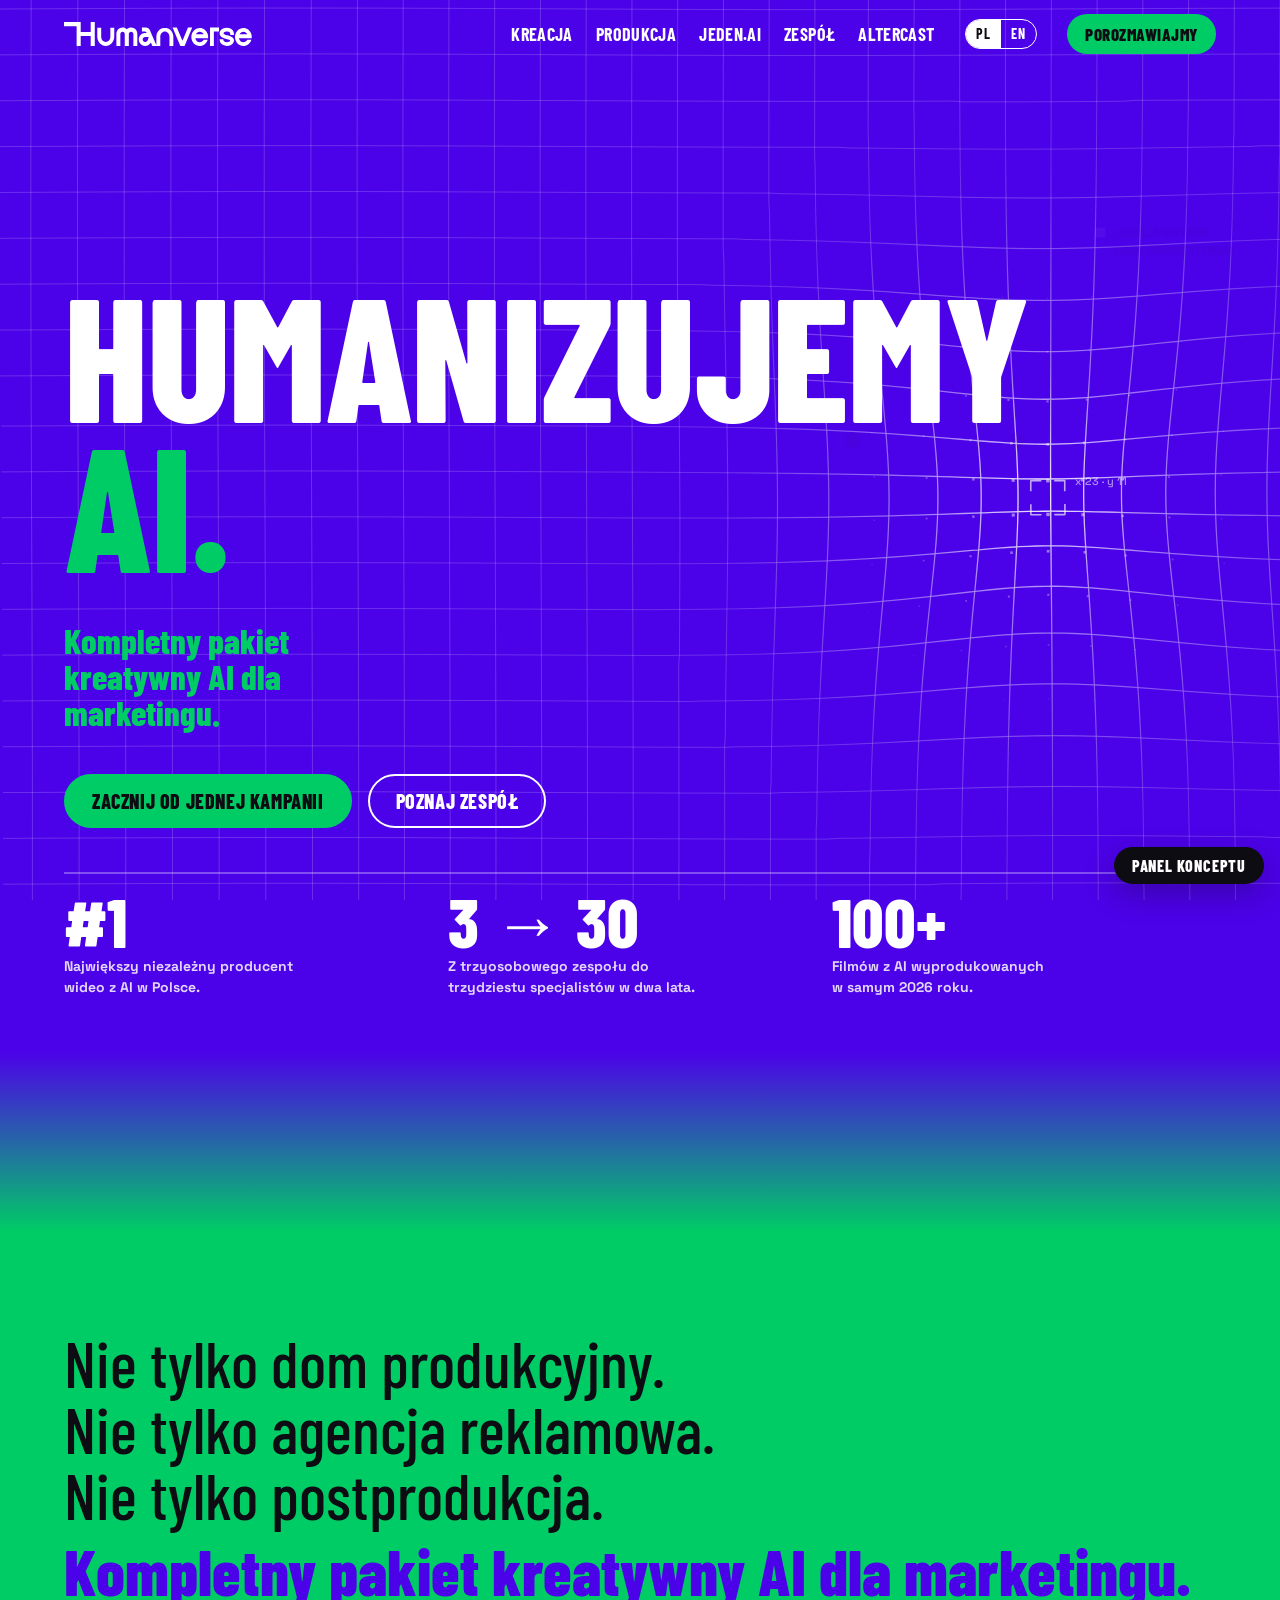
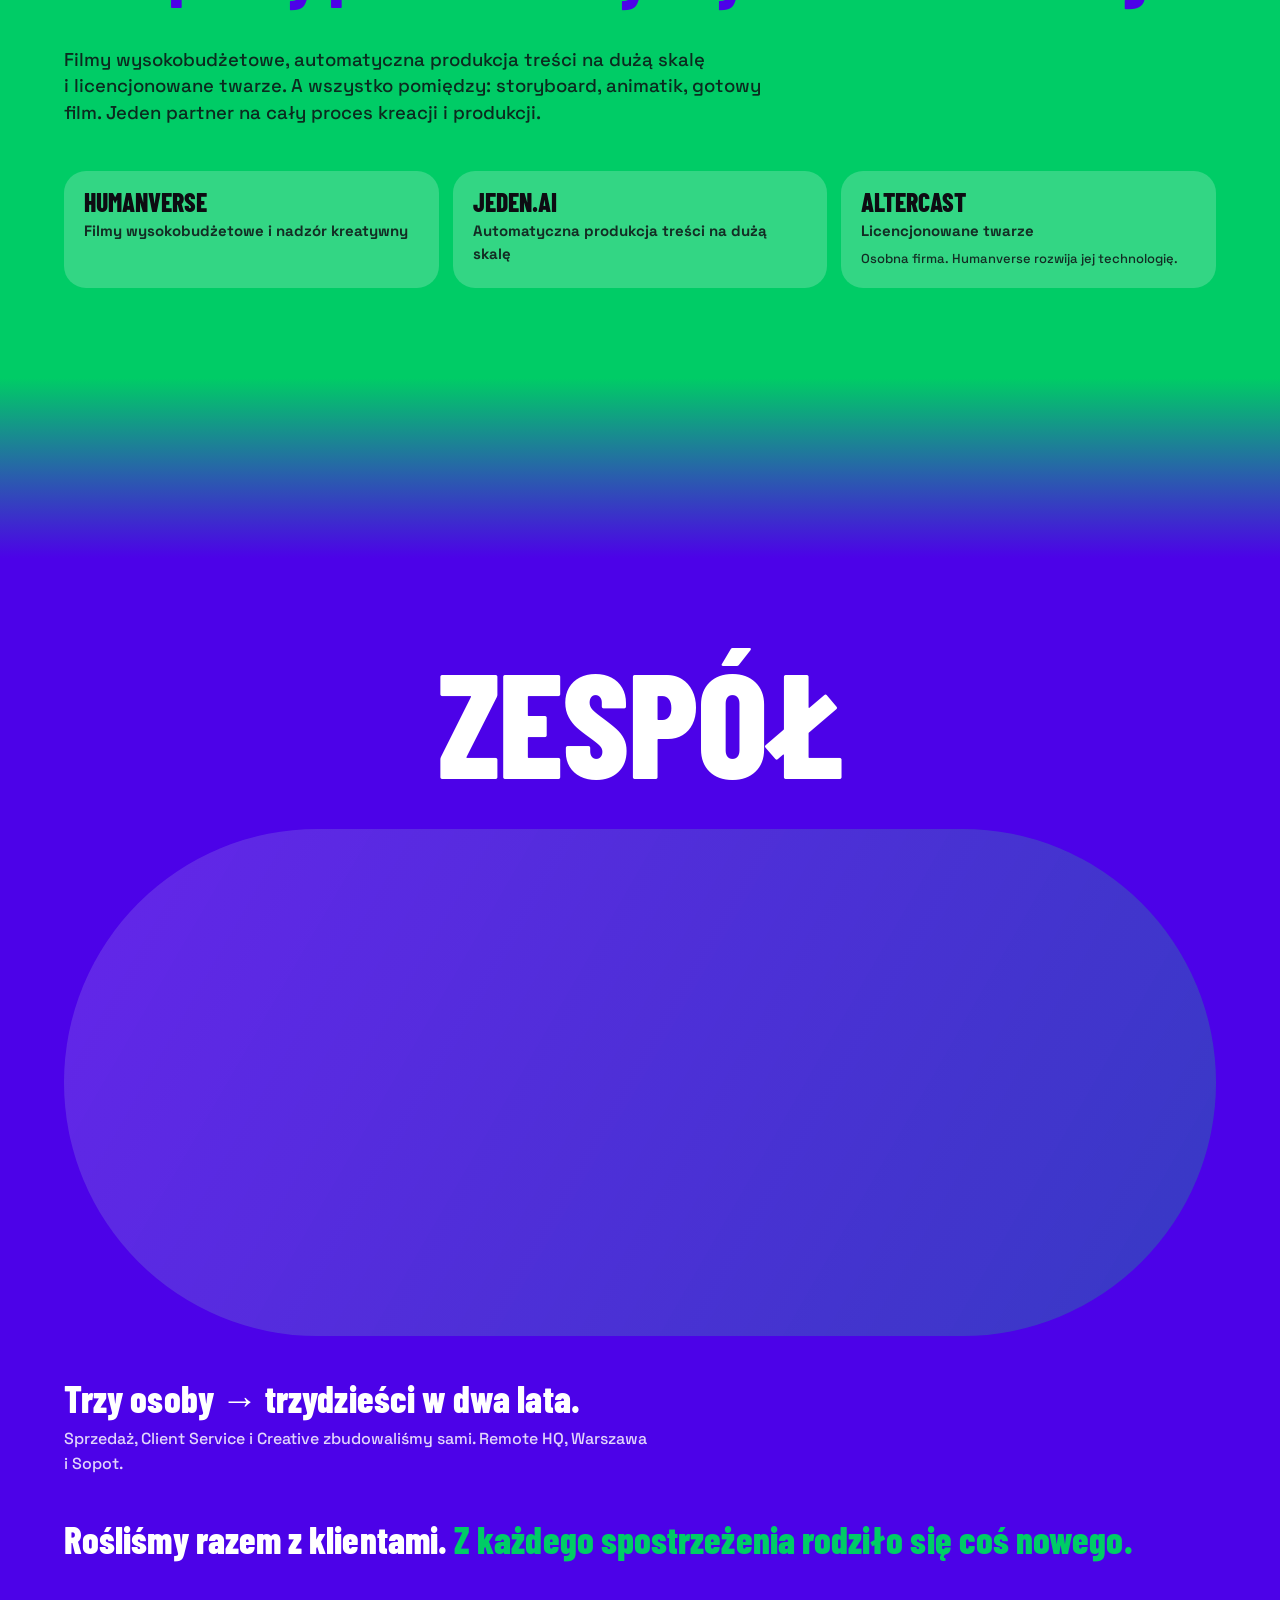
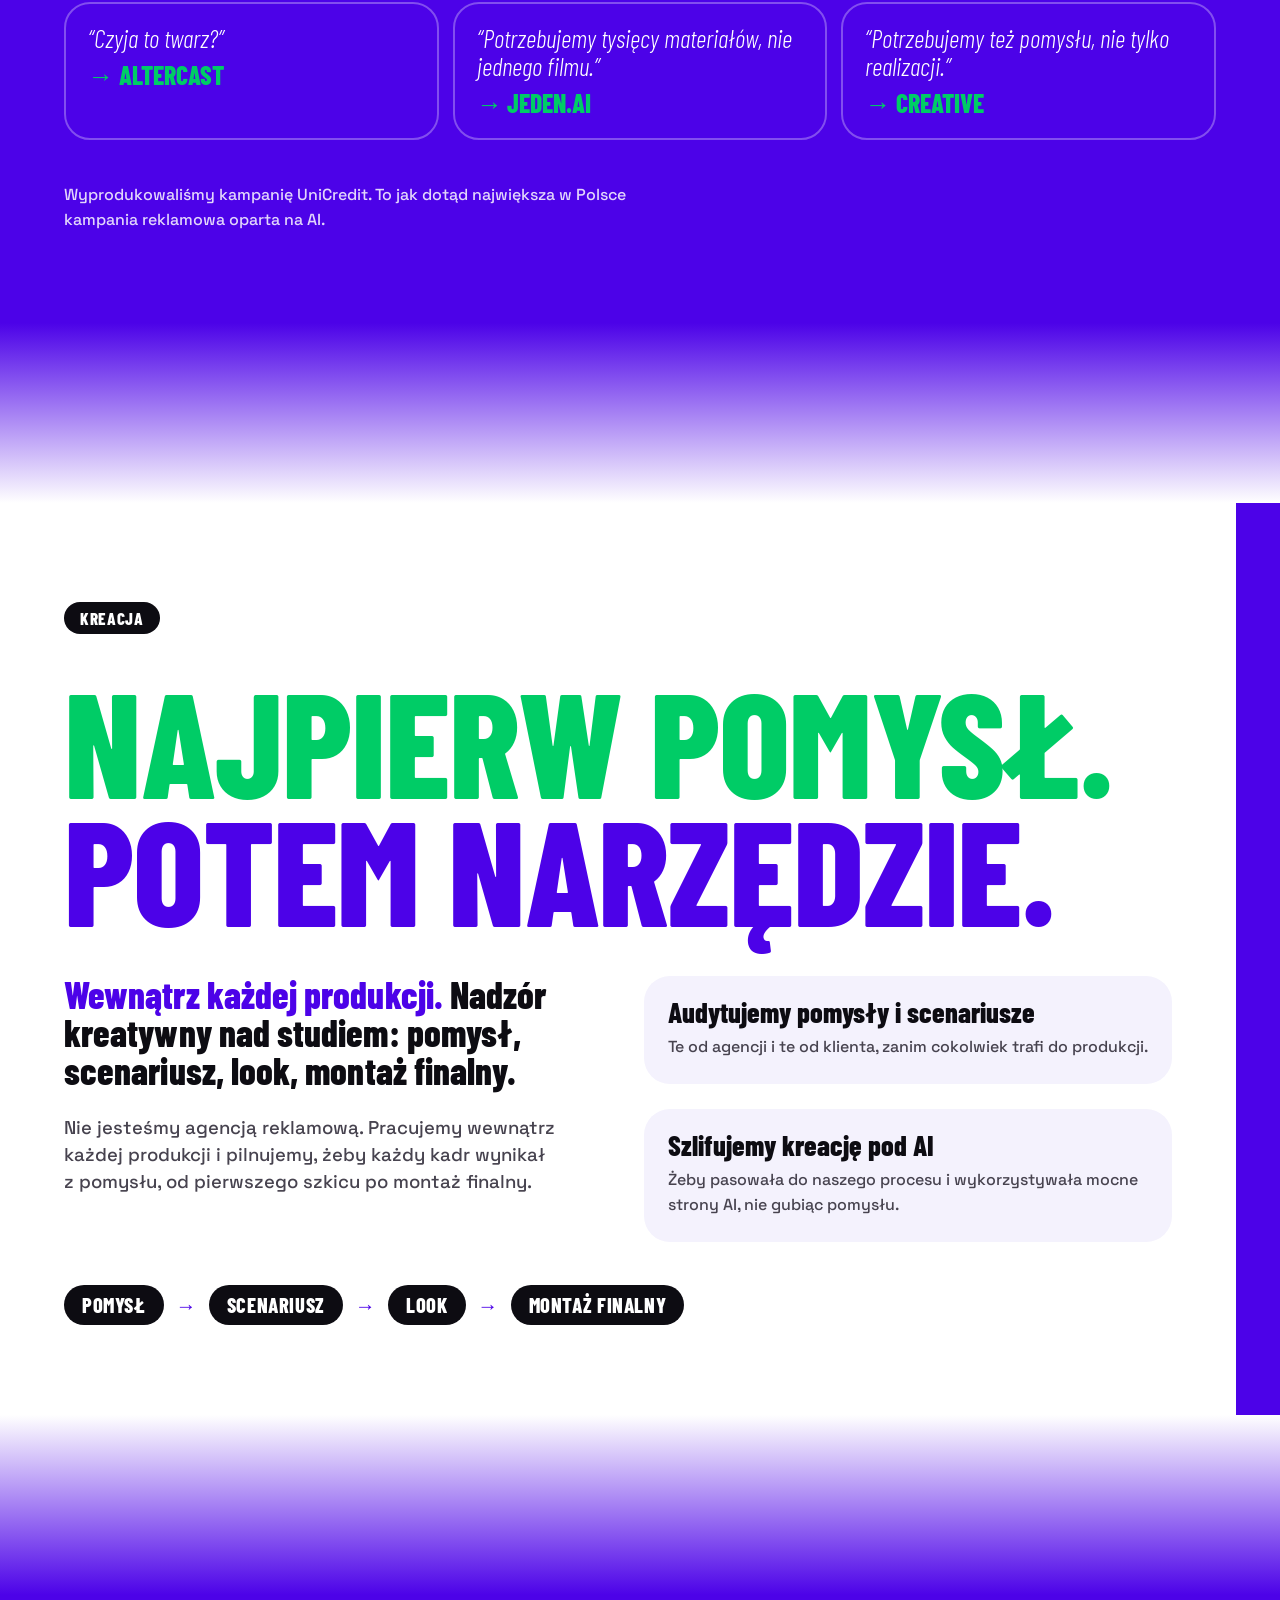
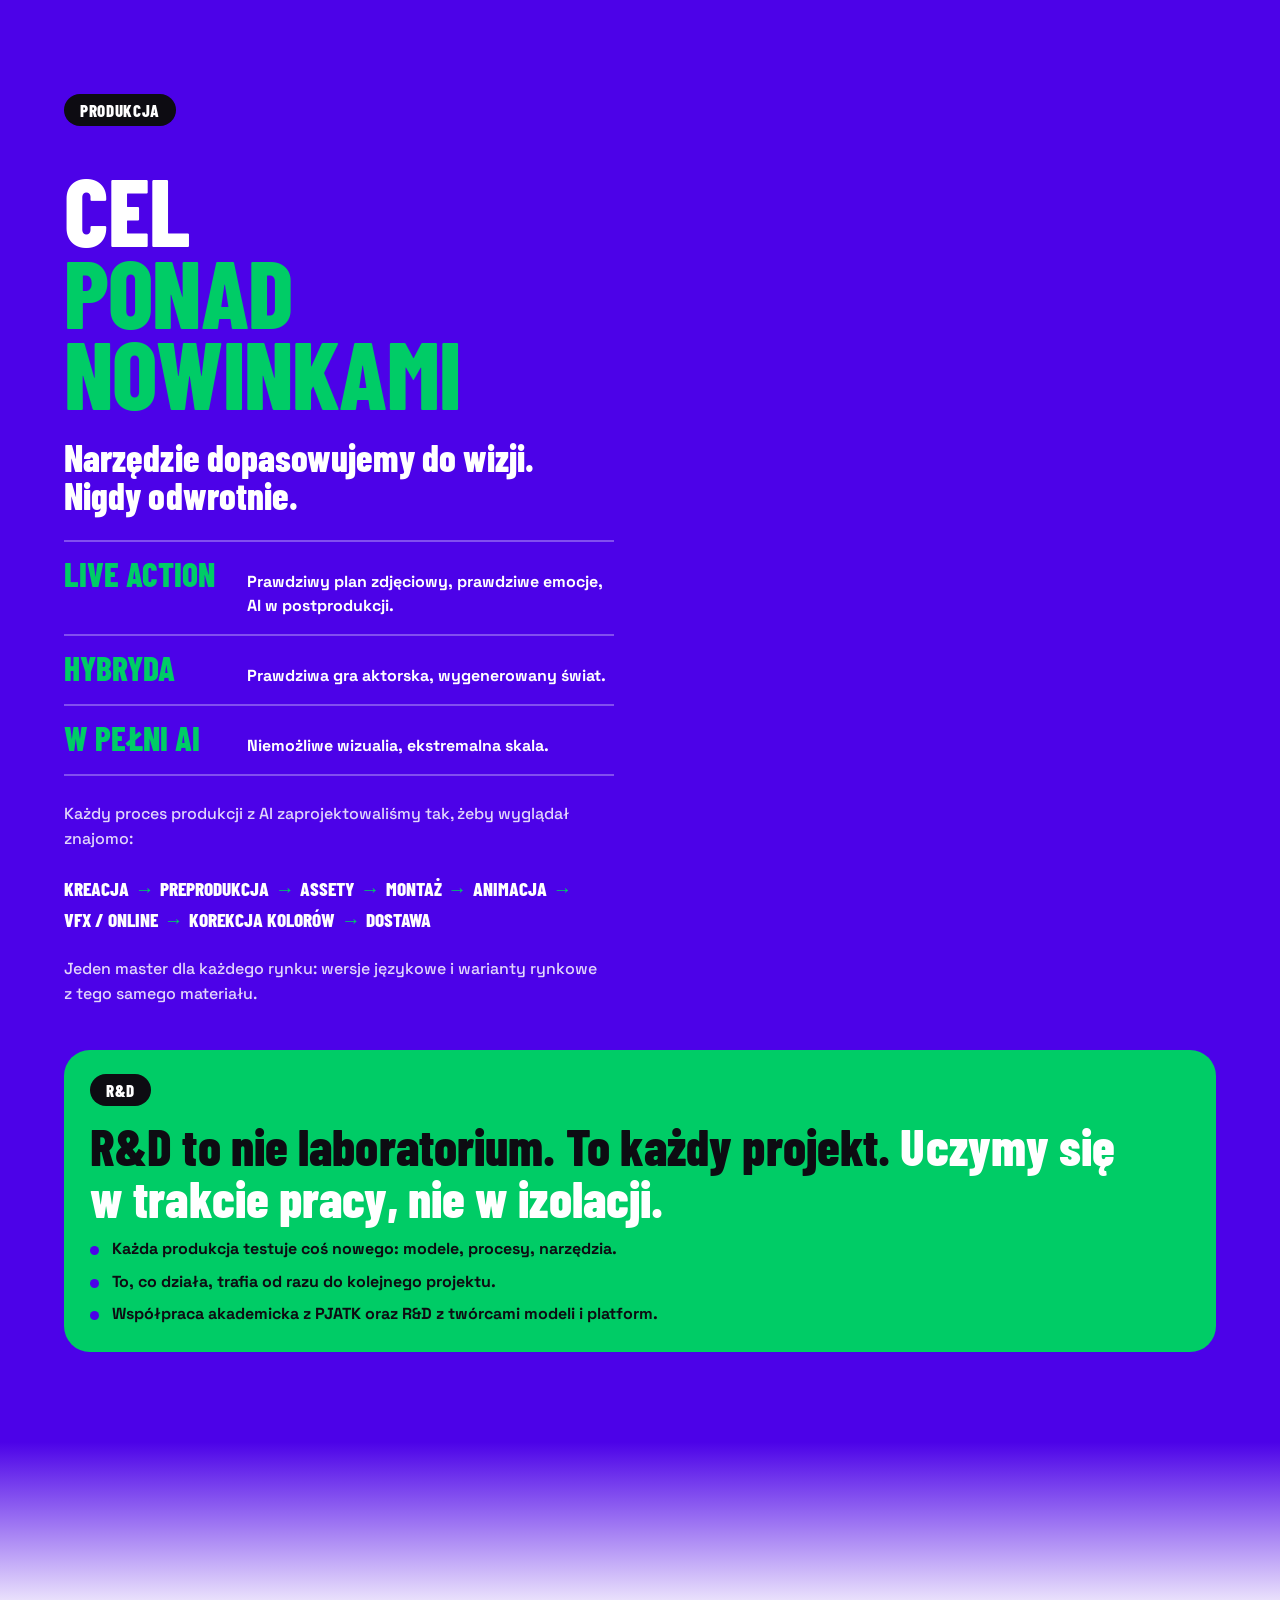
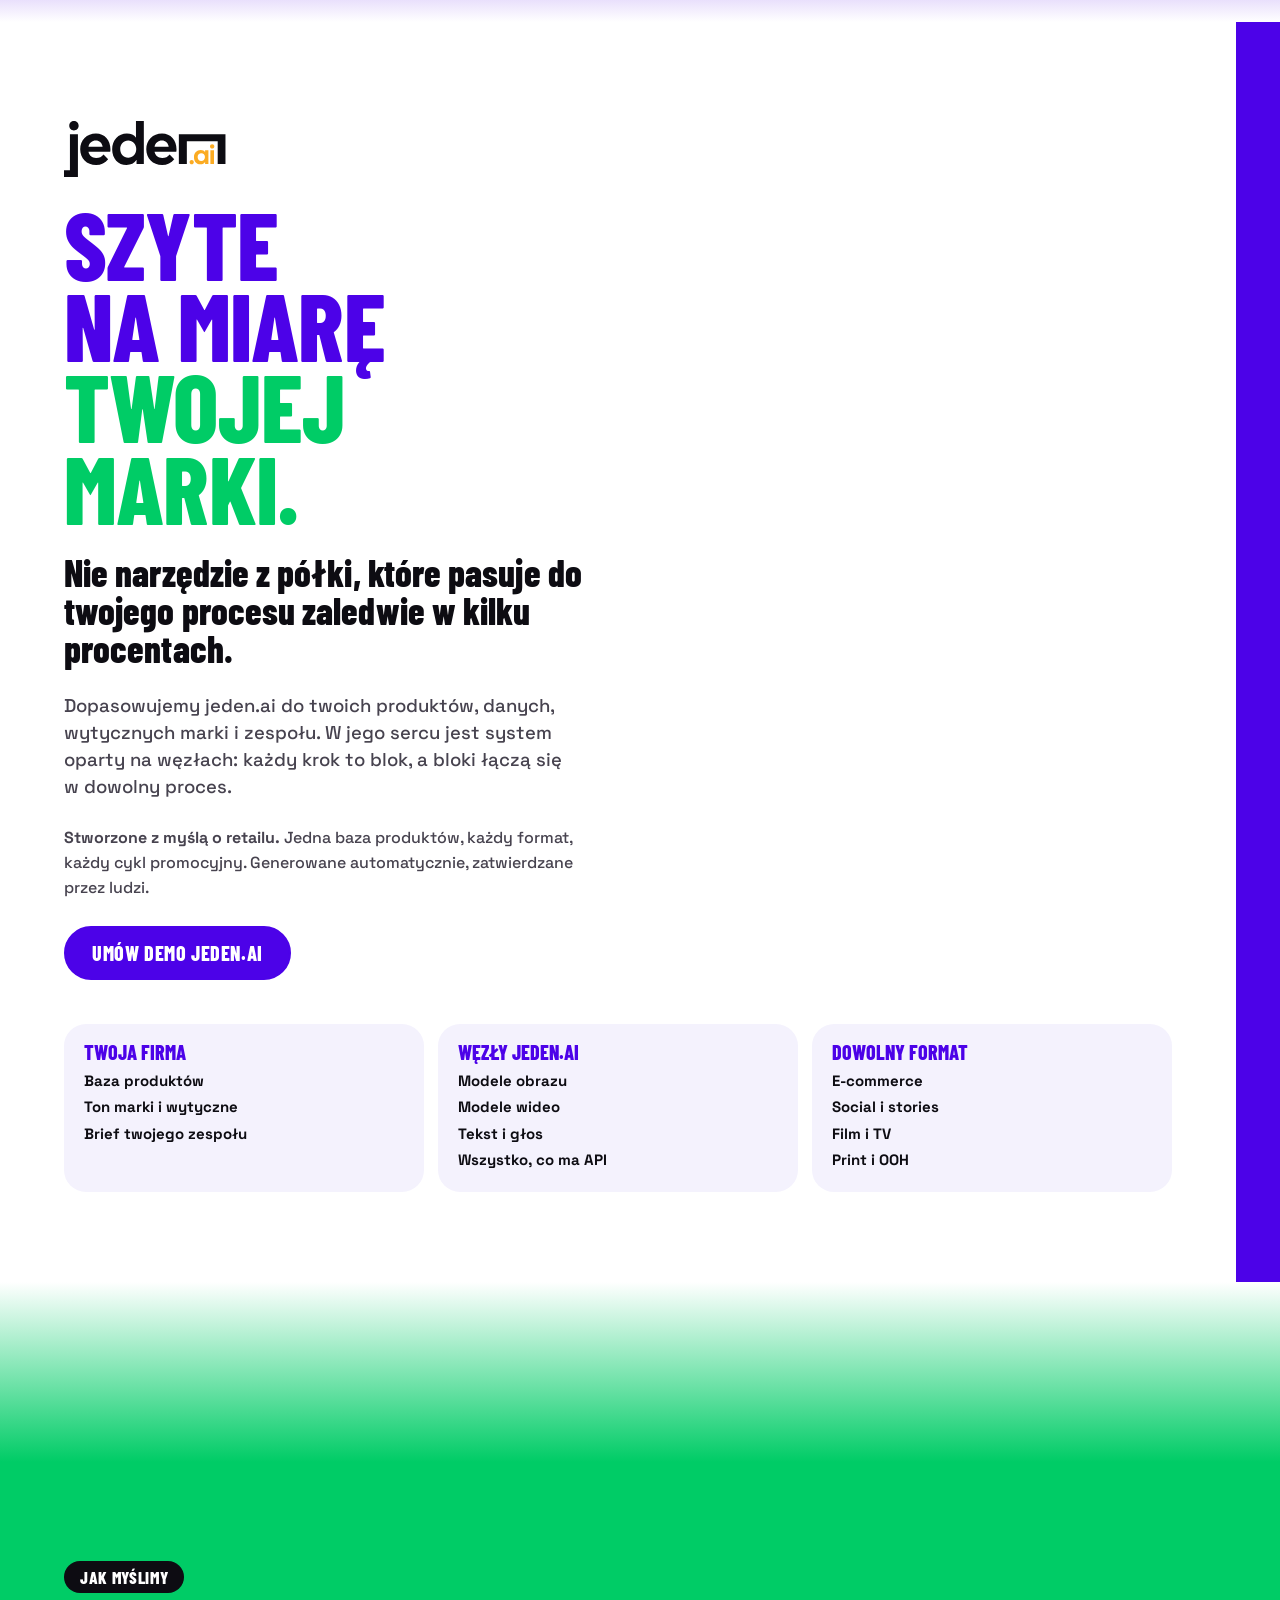
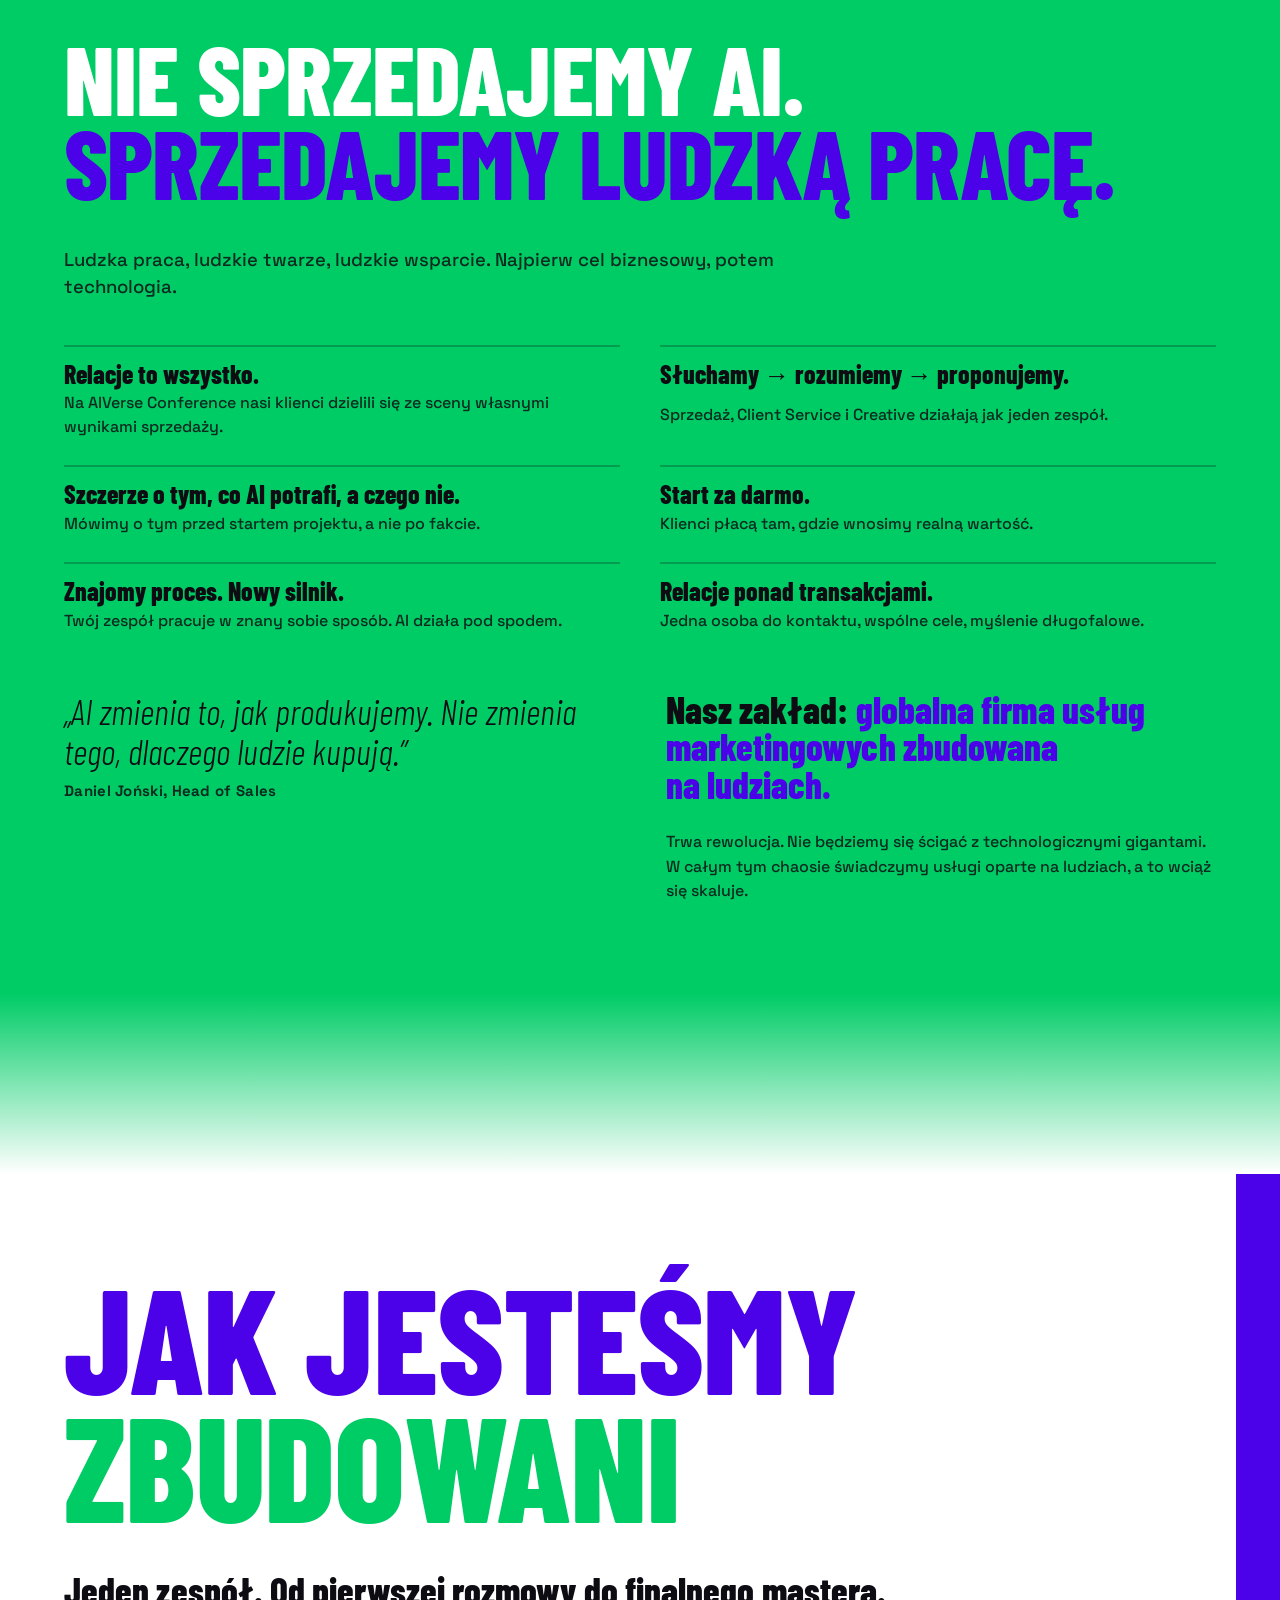
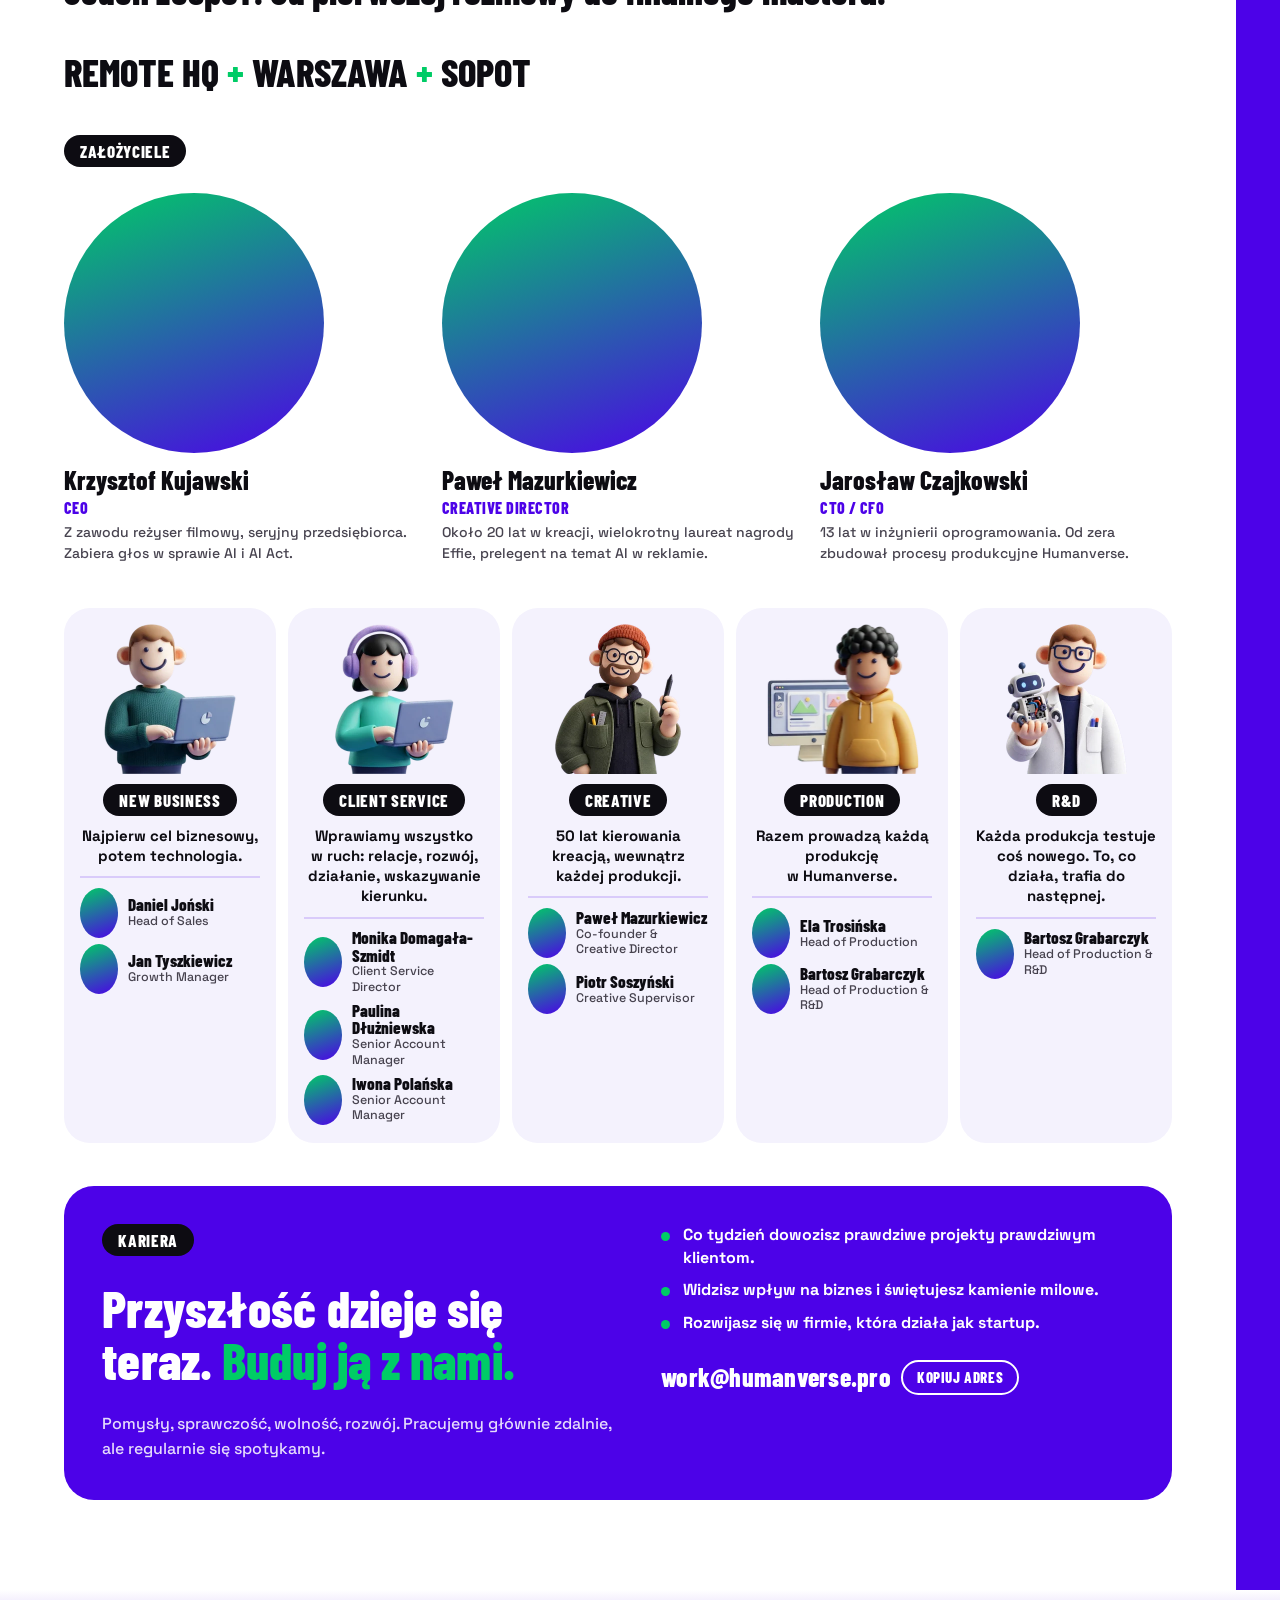
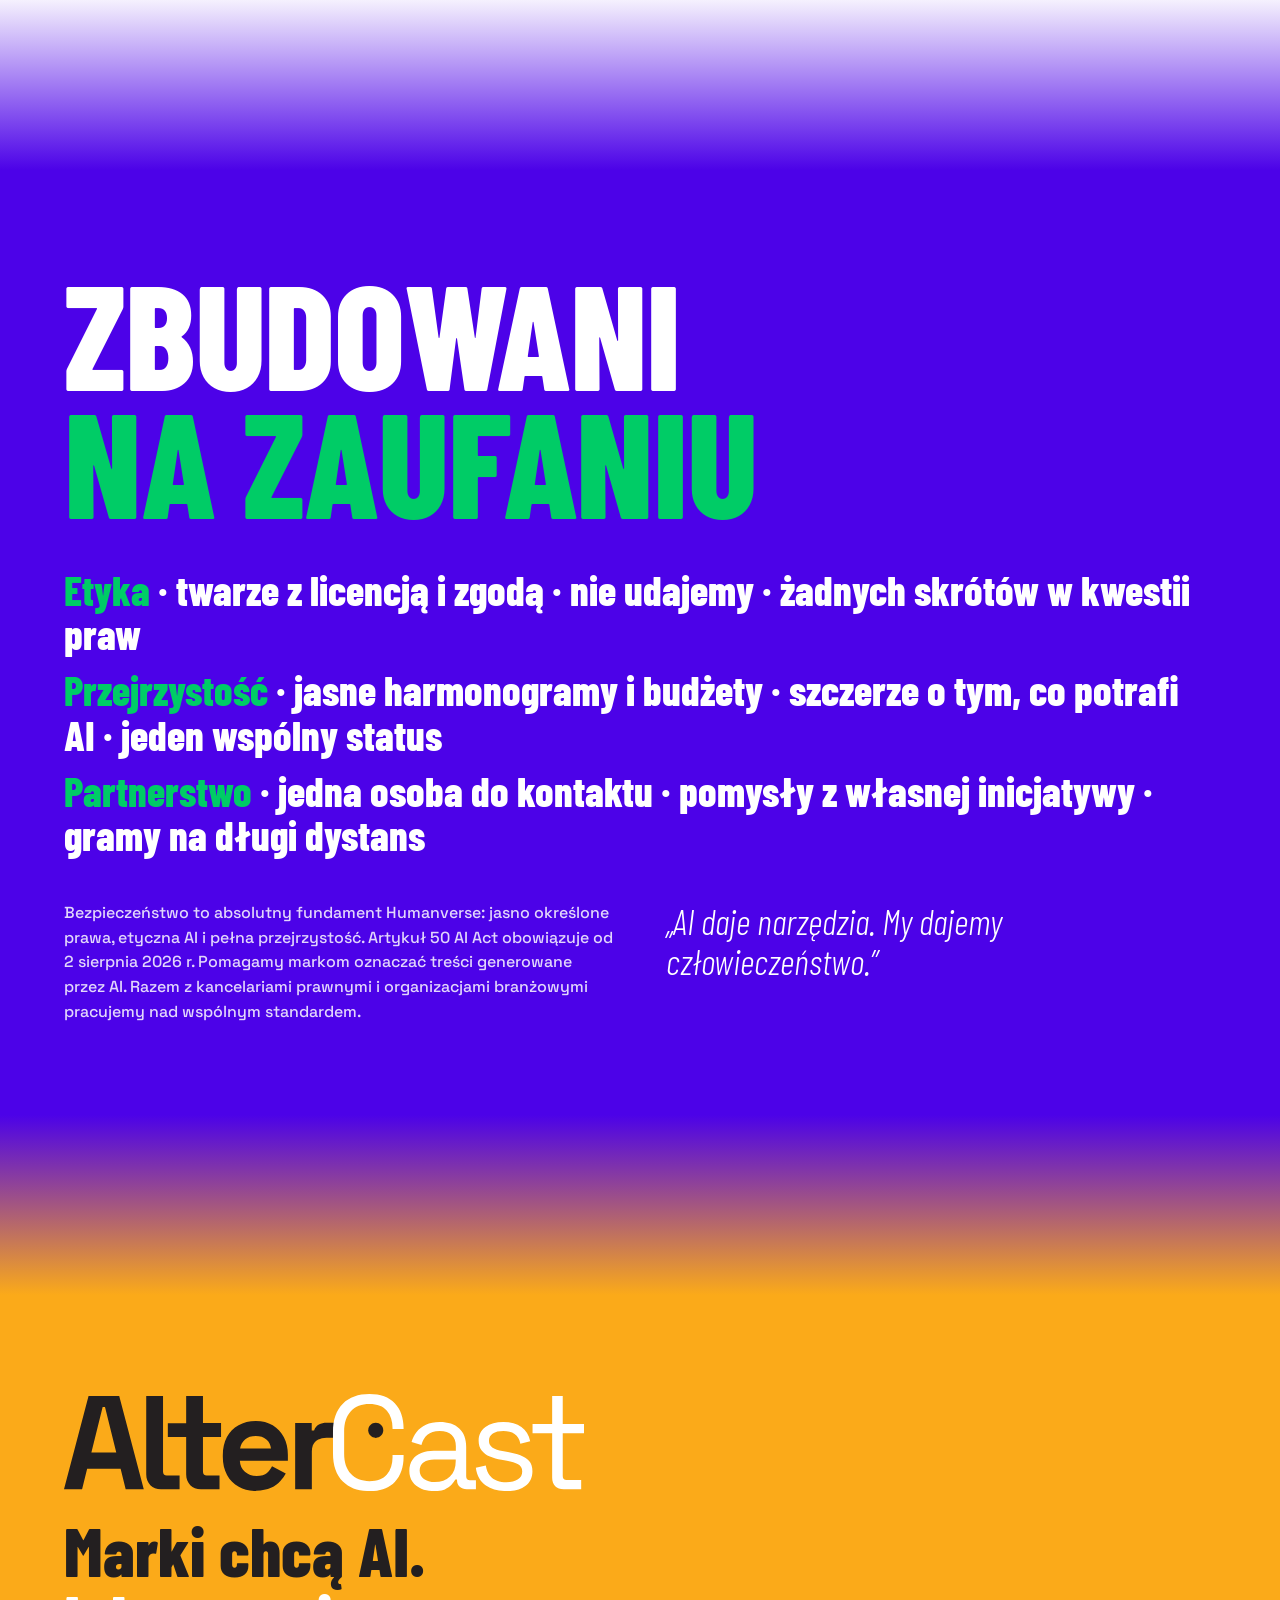
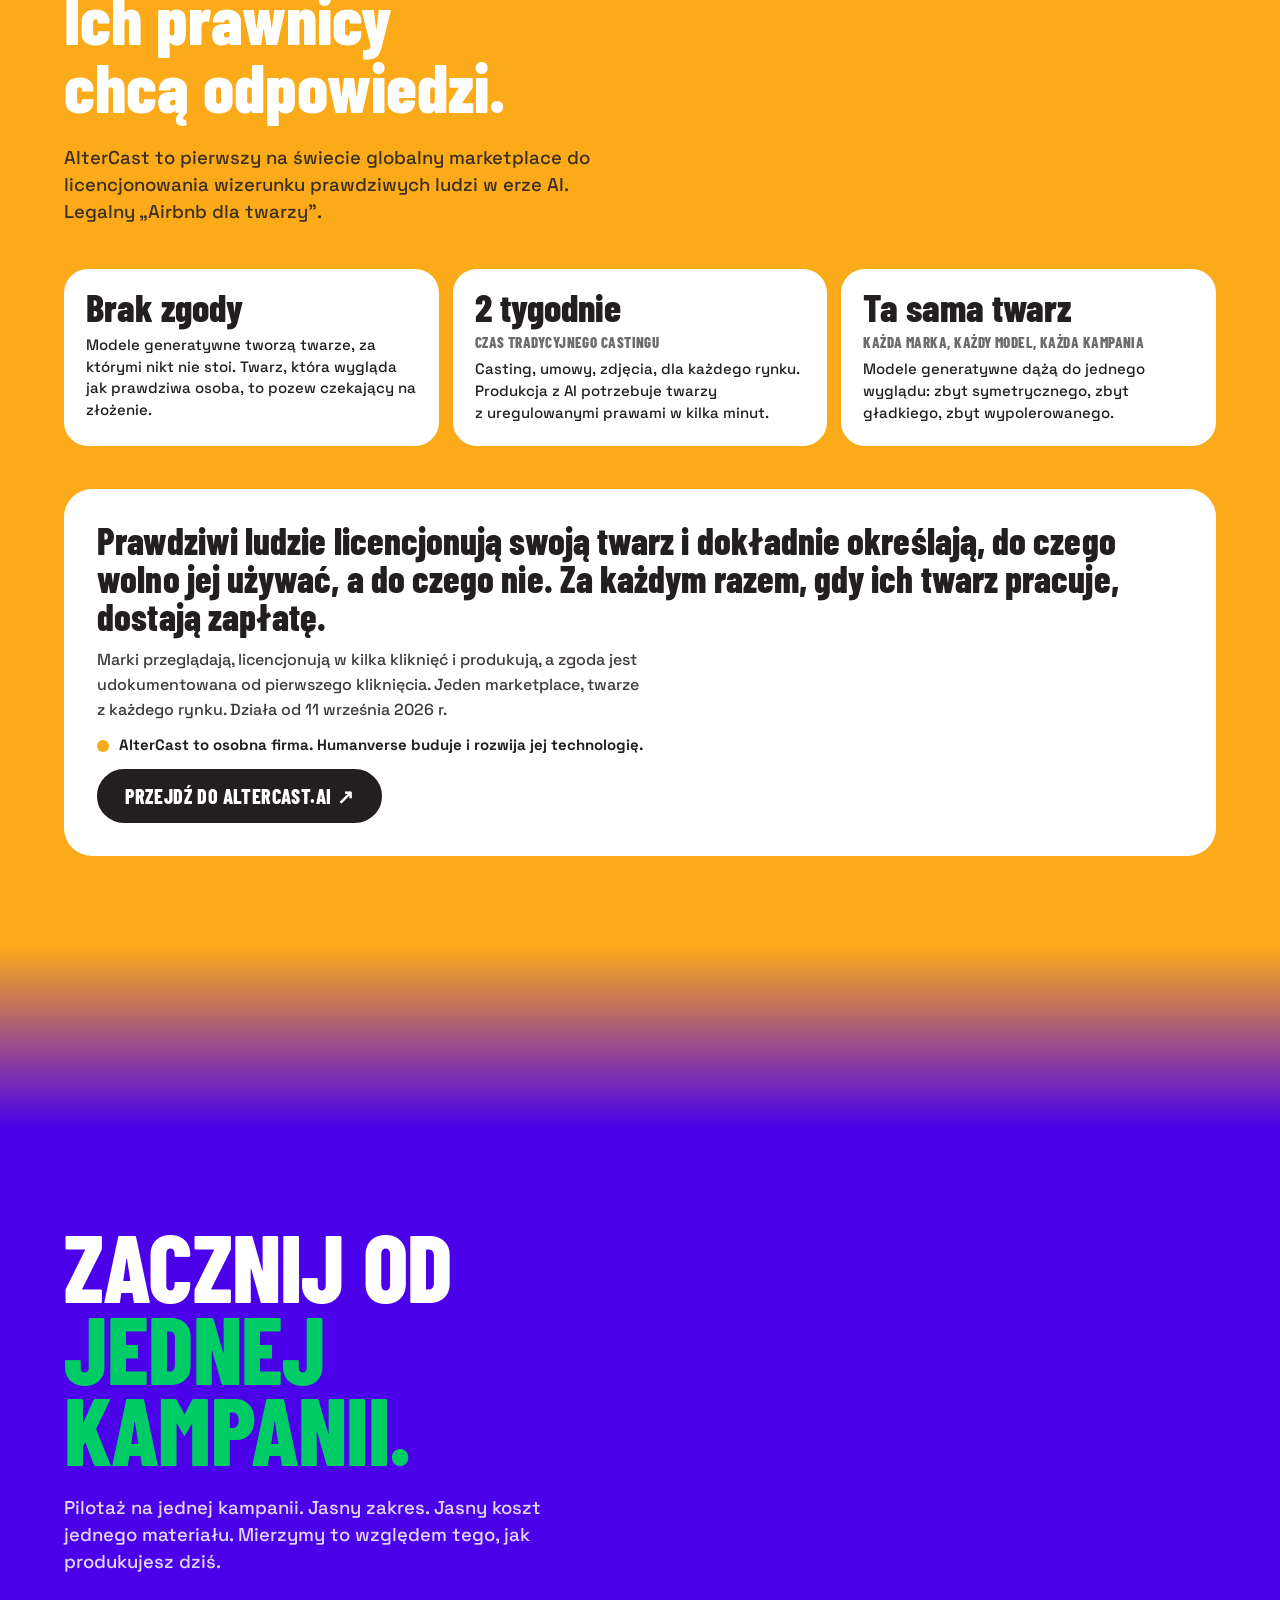
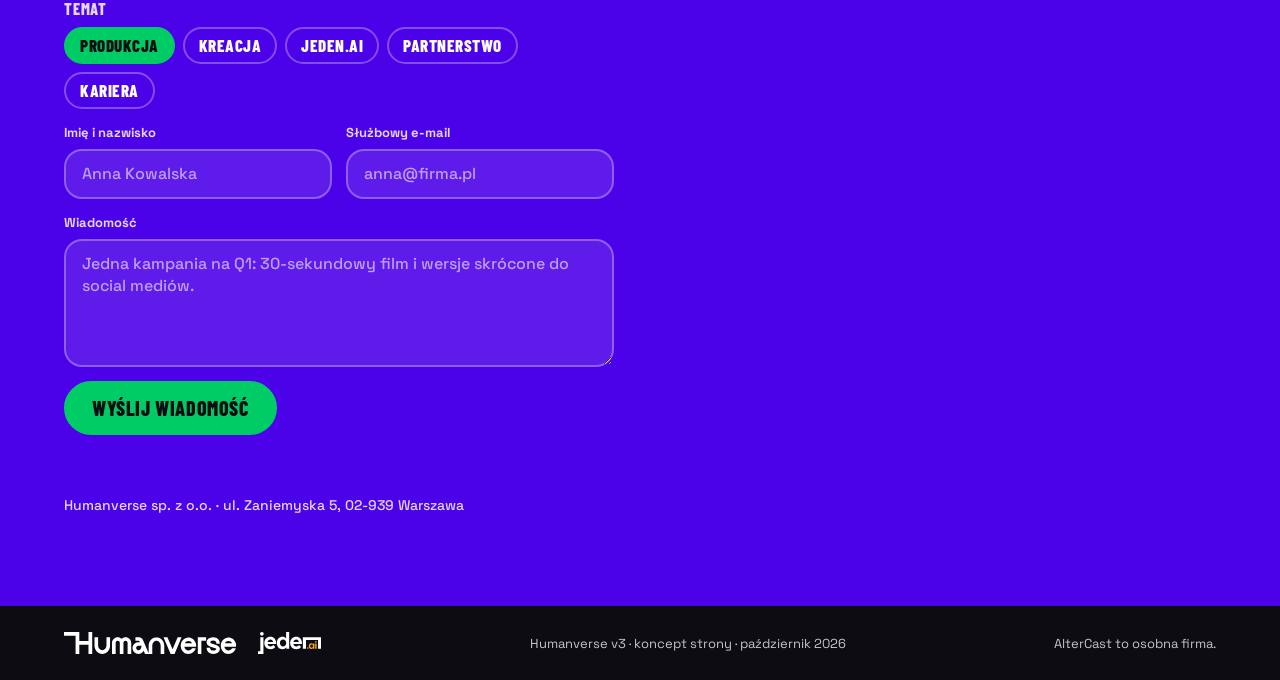
==== commit 5dd184c4: "Rework the Humanverse v3 concept around the partner deck Rebuild the prototype with the deck's desig" ====
--- a/prototype/index.html
+++ b/prototype/index.html
@@ -6,334 +6,354 @@
 <title>Humanverse v3</title>
 <link rel="preconnect" href="https://fonts.googleapis.com">
 <link rel="preconnect" href="https://fonts.gstatic.com" crossorigin>
-<link rel="stylesheet" href="https://fonts.googleapis.com/css2?family=IBM+Plex+Mono:wght@400;500&family=Kumbh+Sans:wght@400;500;600;700&family=Montserrat+Alternates:wght@500;600;700&display=swap">
+<link rel="stylesheet" href="https://fonts.googleapis.com/css2?family=Barlow+Condensed:ital,wght@0,300;0,500;0,700;0,800;1,300&family=Space+Grotesk:wght@400;500;700&display=swap">
 <style>
 :root {
-  /* Layout: one fixed "living grid" canvas behind full-bleed scenes. On wide screens copy keeps to the left column,
-     so each scene's grid form (modules, frames, pipeline, face, logo) owns the right side. */
-  --violet: #3D00FF;
-  --violet-lift: #8A73FF;
-  --mist: #CFC7FF;
-  --ink: #0A0816;
-  --paper: #F7F6FB;
-  --white: #FFFFFF;
-  --jeden: #9D93FF;
-  --ac-orange: #FBAA19;
-  --ac-blue: #0070E7;
-
+  /* Layout: full-bleed colour blocks like the Humanverse deck. A fixed grid canvas sits between each block's
+     background and its copy; every block paints its own colour, so copy never changes colour under the reader.
+     White blocks carry the deck's violet side rail with the rotated wordmark. */
+  --c-violet: #4C02E8;
+  --c-green: #00CC66;
+  --c-white: #FFFFFF;
+  --c-yellow: #FBAA19;
+  --black: #0D0C12;
+  --ac-dark: #231F20;
+
+  --font-head: "Barlow Condensed", "Arial Narrow", "Roboto Condensed", "Helvetica Neue", sans-serif;
+  --font-body: "Space Grotesk", "Segoe UI", system-ui, sans-serif;
+
+  --gutter: max(16px, 5vw);
+  --rail: clamp(30px, 3.4vw, 60px);
+  --measure: 1360px;
+  --seam: 0px;
+
+  /* scheme tokens; every section sets its own through an .s-* class */
+  --bg: var(--c-violet);
   --fg: #FFFFFF;
-  --fg-dim: rgba(255, 255, 255, 0.8);
-  --accent: #FFFFFF;
-  --h1-a: #FFFFFF;
-  --h1-b: #CFC7FF;
-  --card: rgba(255, 255, 255, 0.07);
-  --card-line: rgba(255, 255, 255, 0.26);
-  --field: rgba(255, 255, 255, 0.08);
-  --btn-bg: #FFFFFF;
-  --btn-fg: #3D00FF;
+  --fg-dim: rgba(255, 255, 255, 0.84);
+  --a: #FFFFFF;
+  --b: var(--c-green);
+  --card: rgba(255, 255, 255, 0.08);
+  --line: rgba(255, 255, 255, 0.3);
+  --btn-bg: var(--c-green);
+  --btn-fg: var(--black);
+  --pill-bg: var(--black);
+  --pill-fg: #FFFFFF;
+  --mark: var(--c-green);
 
   --nav-fg: #FFFFFF;
-  --nav-glass: rgba(61, 0, 255, 0.74);
-  --nav-cta-bg: #FFFFFF;
-  --nav-cta-fg: #3D00FF;
-  --wm-h: #FFFFFF;
-  --wm-v: #FFFFFF;
-
-  --font-display: "Montserrat Alternates", "Futura", "Century Gothic", "Avenir Next", system-ui, sans-serif;
-  --font-body: "Kumbh Sans", "Avenir Next", "Segoe UI", system-ui, sans-serif;
-  --font-mono: "IBM Plex Mono", ui-monospace, SFMono-Regular, Menlo, Consolas, monospace;
-
-  --gutter: max(16px, 5vw);
-  --measure: 1240px;
+  --nav-glass: rgba(76, 2, 232, 0.9);
+  --nav-cta-bg: var(--c-green);
+  --nav-cta-fg: var(--black);
+  --wm: #FFFFFF;
   color-scheme: light;
 }
 
-body[data-scene="ink"] {
-  --nav-fg: #F2F0FF; --nav-glass: rgba(10, 8, 22, 0.74); --nav-cta-bg: #8A73FF; --nav-cta-fg: #0A0816;
-  --wm-h: #8A73FF; --wm-v: #FFFFFF;
-}
-body[data-scene="paper"] {
-  --nav-fg: #0A0816; --nav-glass: rgba(247, 246, 251, 0.84); --nav-cta-bg: #3D00FF; --nav-cta-fg: #FFFFFF;
-  --wm-h: #3D00FF; --wm-v: #0A0816;
-}
-
-.on-violet {
-  --fg: #FFFFFF; --fg-dim: rgba(255, 255, 255, 0.8); --accent: #FFFFFF; --h1-a: #FFFFFF; --h1-b: #CFC7FF;
-  --card: rgba(255, 255, 255, 0.07); --card-line: rgba(255, 255, 255, 0.26); --field: rgba(255, 255, 255, 0.08);
-  --btn-bg: #FFFFFF; --btn-fg: #3D00FF;
-}
-.on-ink {
-  --fg: #F2F0FF; --fg-dim: rgba(242, 240, 255, 0.74); --accent: #9D93FF; --h1-a: #8A73FF; --h1-b: #F2F0FF;
-  --card: rgba(138, 115, 255, 0.08); --card-line: rgba(138, 115, 255, 0.32); --field: rgba(138, 115, 255, 0.1);
-  --btn-bg: #8A73FF; --btn-fg: #0A0816;
-}
-.on-paper {
-  --fg: #0A0816; --fg-dim: #4B4763; --accent: #3D00FF; --h1-a: #3D00FF; --h1-b: #0A0816;
-  --card: rgba(255, 255, 255, 0.8); --card-line: rgba(61, 0, 255, 0.18); --field: #FFFFFF;
-  --btn-bg: #3D00FF; --btn-fg: #FFFFFF;
-}
-.theme-altercast { --accent: #0070E7; }
+.s-violet { --bg: var(--c-violet); --fg: #FFFFFF; --fg-dim: rgba(255, 255, 255, 0.84); --a: #FFFFFF; --b: var(--c-green); --card: rgba(255, 255, 255, 0.08); --line: rgba(255, 255, 255, 0.3); --btn-bg: var(--c-green); --btn-fg: var(--black); --pill-bg: var(--black); --pill-fg: #FFFFFF; --mark: var(--c-green); }
+.s-green { --bg: var(--c-green); --fg: var(--black); --fg-dim: rgba(13, 12, 18, 0.84); --a: #FFFFFF; --b: var(--c-violet); --card: rgba(255, 255, 255, 0.2); --line: rgba(13, 12, 18, 0.24); --btn-bg: var(--c-violet); --btn-fg: #FFFFFF; --pill-bg: var(--black); --pill-fg: #FFFFFF; --mark: var(--c-violet); }
+.s-white { --bg: #FFFFFF; --fg: var(--black); --fg-dim: #47434F; --a: var(--c-green); --b: var(--c-violet); --card: #F4F2FD; --line: rgba(76, 2, 232, 0.16); --btn-bg: var(--c-violet); --btn-fg: #FFFFFF; --pill-bg: var(--black); --pill-fg: #FFFFFF; --mark: var(--c-violet); }
+.s-yellow { --bg: var(--c-yellow); --fg: var(--ac-dark); --fg-dim: rgba(35, 31, 32, 0.88); --a: var(--ac-dark); --b: #FFFFFF; --card: #FFFFFF; --line: rgba(35, 31, 32, 0.25); --btn-bg: var(--ac-dark); --btn-fg: #FFFFFF; --pill-bg: var(--ac-dark); --pill-fg: #FFFFFF; --mark: #FFFFFF; }
+
+body[data-nav="green"] { --nav-fg: var(--black); --nav-glass: rgba(0, 204, 102, 0.92); --nav-cta-bg: var(--c-violet); --nav-cta-fg: #FFFFFF; --wm: var(--black); }
+body[data-nav="white"] { --nav-fg: var(--black); --nav-glass: rgba(255, 255, 255, 0.92); --nav-cta-bg: var(--c-violet); --nav-cta-fg: #FFFFFF; --wm: var(--c-violet); }
+body[data-nav="yellow"] { --nav-fg: var(--ac-dark); --nav-glass: rgba(251, 170, 25, 0.94); --nav-cta-bg: var(--ac-dark); --nav-cta-fg: #FFFFFF; --wm: var(--ac-dark); }
 
 [hidden] { display: none !important; }
 html { scroll-behavior: smooth; }
 body {
   margin: 0;
-  background: var(--violet);
+  background: var(--c-violet);
   color: var(--fg);
   font-family: var(--font-body);
   font-size: 17px;
-  line-height: 1.55;
+  line-height: 1.5;
   -webkit-font-smoothing: antialiased;
   overflow-x: hidden;
-  transition: background-color 0.6s ease;
 }
-body[data-scene="ink"] { background: var(--ink); }
-body[data-scene="paper"] { background: var(--paper); }
-
-#hv-grid { position: fixed; top: 0; left: 0; z-index: 0; display: block; pointer-events: none; }
-main, .site-foot { position: relative; z-index: 1; }
+#hv-grid { position: fixed; top: 0; left: 0; z-index: 1; display: block; pointer-events: none; }
 a { color: inherit; }
-:focus-visible { outline: 2px solid var(--accent); outline-offset: 3px; }
-p, h1, h2, h3, ul, ol { margin: 0; }
-h1, h2, h3 { font-family: var(--font-display); font-weight: 600; text-wrap: balance; }
-h2 { font-size: clamp(29px, 5vw, 68px); line-height: 1.03; letter-spacing: -0.005em; overflow-wrap: break-word; }
-h3 { font-size: clamp(19px, 1.5vw, 21px); line-height: 1.22; }
+:focus-visible { outline: 3px solid var(--mark); outline-offset: 3px; }
+p, h1, h2, h3, ul, ol, figure, blockquote { margin: 0; }
+ul, ol { padding: 0; list-style: none; }
+h1, h2, h3 { text-wrap: balance; }
 
 /* ---------- navigation ---------- */
 .nav {
   position: fixed; top: 0; left: 0; right: 0; z-index: 20;
-  display: flex; align-items: center; gap: clamp(14px, 2.6vw, 34px);
-  padding: calc(env(safe-area-inset-top, 0px) + 16px) var(--gutter) 16px;
+  display: flex; align-items: center; gap: clamp(14px, 2.4vw, 32px);
+  padding: calc(env(safe-area-inset-top, 0px) + 14px) var(--gutter) 14px;
   color: var(--nav-fg);
-  transition: color 0.4s ease, background-color 0.4s ease;
+  transition: color 0.25s ease, background-color 0.25s ease;
 }
-.nav.scrolled { background: var(--nav-glass); -webkit-backdrop-filter: blur(12px); backdrop-filter: blur(12px); }
-.brand { display: inline-flex; align-items: center; margin-right: auto; text-decoration: none; }
-.wordmark { height: 26px; width: auto; display: block; }
-.wordmark .wm-h { fill: var(--wm-h); transition: fill 0.4s ease; }
-.wordmark .wm-v { fill: var(--wm-v); transition: fill 0.4s ease; }
-.nav-links { display: flex; gap: clamp(14px, 1.8vw, 26px); font-size: 15px; font-weight: 500; }
+.nav.scrolled { background: var(--nav-glass); -webkit-backdrop-filter: blur(10px); backdrop-filter: blur(10px); }
+.brand { display: inline-flex; margin-right: auto; }
+.wordmark { height: 24px; width: auto; display: block; }
+.wordmark { color: var(--wm); transition: color 0.25s ease; }
+.nav-links { display: flex; gap: clamp(14px, 1.8vw, 26px); font: 700 18px/1 var(--font-head); letter-spacing: 0.02em; text-transform: uppercase; }
 .nav-links a { text-decoration: none; }
-.nav-links a:hover { text-decoration: underline; text-underline-offset: 6px; text-decoration-thickness: 1.5px; }
-.lang { font-family: var(--font-mono); font-size: 12px; letter-spacing: 0.1em; opacity: 0.8; }
+.nav-links a:hover { text-decoration: underline; text-underline-offset: 6px; text-decoration-thickness: 2px; }
+.lang { display: inline-flex; border: 1.5px solid currentColor; border-radius: 999px; overflow: hidden; }
+.lang button {
+  font: 700 14px/1 var(--font-head); letter-spacing: 0.06em; color: inherit; background: transparent;
+  border: 0; padding: 7px 10px; cursor: pointer;
+}
+.lang button[aria-pressed="true"] { background: var(--nav-fg); color: var(--nav-cta-fg); }
+body[data-nav="green"] .lang button[aria-pressed="true"],
+body[data-nav="white"] .lang button[aria-pressed="true"],
+body[data-nav="yellow"] .lang button[aria-pressed="true"] { color: #FFFFFF; }
 .nav-cta {
-  position: relative; display: inline-flex; align-items: center; min-height: 40px; padding: 0 16px; margin-left: 12px;
-  background: var(--nav-cta-bg); color: var(--nav-cta-fg); text-decoration: none; font-weight: 600; font-size: 14px;
-  transition: background-color 0.4s ease, color 0.4s ease;
+  display: inline-flex; align-items: center; min-height: 40px; padding: 0 18px; border-radius: 999px;
+  background: var(--nav-cta-bg); color: var(--nav-cta-fg); text-decoration: none;
+  font: 800 17px/1 var(--font-head); letter-spacing: 0.03em; text-transform: uppercase;
+  transition: background-color 0.25s ease, color 0.25s ease;
 }
-.nav-cta::before {
-  content: ""; position: absolute; right: 100%; top: 0; width: 12px; height: 9px;
-  background: var(--nav-cta-bg); transition: background-color 0.4s ease;
+@media (max-width: 1080px) { .nav-links { display: none; } }
+@media (max-width: 520px) {
+  .wordmark { height: 19px; }
+  .nav-cta { min-height: 34px; padding: 0 12px; font-size: 15px; }
+  .lang button { padding: 6px 7px; font-size: 13px; }
+  .nav { gap: 10px; }
 }
-@media (max-width: 1020px) { .nav-links, .lang { display: none; } }
-@media (max-width: 560px) {
-  .wordmark { height: 20px; }
-  .nav-cta { min-height: 36px; padding: 0 12px; font-size: 13px; }
-  .nav-cta::before { width: 10px; height: 8px; }
-}
-.cta-short { display: none; }
-@media (max-width: 400px) { .cta-long { display: none; } .cta-short { display: inline; } }
-
-/* ---------- scenes ---------- */
+
+/* ---------- sections ---------- */
 .scene {
   position: relative; box-sizing: border-box;
   min-height: 100vh; min-height: 100svh;
-  padding-block: clamp(112px, 15vh, 168px) clamp(72px, 11vh, 120px);
-  padding-inline: var(--gutter);
+  padding: calc(var(--seam) + clamp(76px, 11vh, 132px)) var(--gutter) clamp(64px, 10vh, 120px);
   display: flex; flex-direction: column; justify-content: center;
   color: var(--fg);
+  background: linear-gradient(to bottom, var(--prev-bg, var(--bg)) 0px, var(--bg) var(--seam));
 }
-.wrap { width: 100%; max-width: var(--measure); margin-inline: auto; display: grid; gap: clamp(22px, 3vw, 34px); min-width: 0; }
-.wrap > *, .copy > * { min-width: 0; }
-.copy { display: grid; gap: 22px; min-width: 0; }
-.split .copy { max-width: 540px; }
-@media (max-width: 900px) { .split .copy { max-width: none; } }
-.lead { font-size: clamp(18px, 1.45vw, 21px); line-height: 1.5; color: var(--fg-dim); max-width: 58ch; }
-.note { font-family: var(--font-mono); font-size: 12.5px; letter-spacing: 0.04em; color: var(--fg-dim); display: flex; gap: 10px; align-items: center; }
-
-.eyebrow {
-  display: flex; align-items: center; gap: 12px;
-  font-family: var(--font-mono); font-size: 12px; font-weight: 500; letter-spacing: 0.14em; text-transform: uppercase;
-  color: var(--fg-dim);
+.scene.s-white { padding-right: calc(var(--gutter) + var(--rail)); }
+.wrap { position: relative; z-index: 2; width: 100%; max-width: var(--measure); margin-inline: auto; display: grid; gap: clamp(26px, 3.4vw, 46px); min-width: 0; }
+.wrap > *, .col > * { min-width: 0; }
+.col { display: grid; gap: clamp(18px, 2vw, 26px); align-content: start; }
+.split { display: grid; grid-template-columns: minmax(0, 1fr) minmax(0, 1fr); gap: clamp(24px, 4vw, 64px); align-items: start; }
+.split > .col:first-child { max-width: 640px; }
+@media (max-width: 900px) { .split { grid-template-columns: 1fr; } }
+
+.rail { position: absolute; z-index: 2; top: var(--seam); right: 0; bottom: 0; width: var(--rail); background: var(--c-violet); overflow: clip; }
+.rail-mark { position: sticky; top: calc(50vh - 80px); height: 160px; display: grid; place-items: center; }
+.rail-mark svg { width: 150px; height: auto; transform: rotate(90deg); }
+@media (max-width: 700px) { :root { --rail: 10px; } .rail-mark { display: none; } }
+
+/* ---------- type ---------- */
+.mega {
+  font-family: var(--font-head); font-weight: 800; text-transform: uppercase;
+  font-size: clamp(60px, 11.6vw, 216px); line-height: 0.86; letter-spacing: -0.008em;
+  color: var(--a); overflow-wrap: anywhere;
 }
-.hook { position: relative; flex: none; width: 14px; height: 10px; color: var(--accent); }
-.hook::before { content: ""; position: absolute; left: 0; top: 0; width: 14px; height: 3px; background: currentColor; }
-.hook::after { content: ""; position: absolute; right: 0; top: 0; width: 3px; height: 10px; background: currentColor; }
+.mega .b, .statement .b { color: var(--b); }
+.mega .a, .statement .a { color: var(--a); }
+.mega span { display: block; }
+.hero .mega { font-size: clamp(64px, 13.6vw, 252px); }
+.split .mega { font-size: clamp(54px, 7.4vw, 140px); }
+.mega.long { font-size: clamp(48px, 7.6vw, 150px); }
+.statement { font-family: var(--font-head); font-weight: 800; font-size: clamp(30px, 4vw, 66px); line-height: 1.02; letter-spacing: 0.002em; }
+.statement.sm { font-size: clamp(26px, 2.9vw, 46px); }
+.lead { font-weight: 500; font-size: clamp(18px, 1.45vw, 23px); line-height: 1.45; color: var(--fg-dim); max-width: 60ch; }
+.body { font-weight: 500; font-size: clamp(16px, 1.15vw, 18px); line-height: 1.55; color: var(--fg-dim); max-width: 62ch; }
+.quote { font-family: var(--font-head); font-weight: 300; font-style: italic; font-size: clamp(26px, 2.8vw, 46px); line-height: 1.12; }
+.quote cite { display: block; margin-top: 10px; font: 700 15px/1.3 var(--font-body); font-style: normal; letter-spacing: 0.02em; color: var(--fg-dim); }
+.kicker {
+  display: inline-flex; align-self: start; justify-self: start; align-items: center; gap: 8px;
+  background: var(--pill-bg); color: var(--pill-fg); border-radius: 999px; padding: 8px 16px 7px;
+  font: 800 17px/1 var(--font-head); letter-spacing: 0.04em; text-transform: uppercase;
+}
+.hl { color: var(--mark); }
+.s-white .hl { color: var(--c-violet); }
+
+/* bullet lists like the deck: bold copy with a coloured dot */
+.dots { display: grid; gap: 10px; }
+.dots li { position: relative; padding-left: 22px; font-weight: 700; font-size: clamp(16px, 1.2vw, 19px); line-height: 1.4; }
+.dots li::before { content: ""; position: absolute; left: 0; top: 0.5em; width: 9px; height: 9px; border-radius: 50%; background: var(--mark); }
 
 .btn {
-  position: relative; display: inline-flex; align-items: center; gap: 12px;
-  min-height: 52px; padding: 0 22px; box-sizing: border-box;
-  border: 1.5px solid currentColor; background: transparent; color: var(--fg);
-  font: 600 16px/1 var(--font-body); text-decoration: none; cursor: pointer;
+  display: inline-flex; align-items: center; gap: 10px; min-height: 54px; padding: 0 26px; box-sizing: border-box;
+  border-radius: 999px; border: 2px solid currentColor; background: transparent; color: var(--fg);
+  font: 800 20px/1 var(--font-head); letter-spacing: 0.03em; text-transform: uppercase; text-decoration: none; cursor: pointer;
   transition: transform 0.2s ease;
 }
-.btn:hover { transform: translateY(-1px); }
-.btn.primary { background: var(--btn-bg); border-color: var(--btn-bg); color: var(--btn-fg); margin-left: 16px; }
-.btn.primary::before {
-  content: ""; position: absolute; right: calc(100% + 1.5px); top: -1.5px; width: 16px; height: 12px; background: var(--btn-bg);
-}
-.btn .arr { font-family: var(--font-mono); font-weight: 500; }
-.ctas { display: flex; flex-wrap: wrap; gap: 14px 18px; align-items: center; }
-
-/* hero */
-.hero { justify-content: flex-end; min-height: 92vh; min-height: 92svh; padding-bottom: clamp(40px, 7vh, 72px); }
-.hero h1 { font-size: clamp(38px, 10vw, 134px); line-height: 0.95; letter-spacing: -0.012em; color: var(--h1-b); overflow-wrap: break-word; }
-.hero h1 .h-a { color: var(--h1-a); }
-.hero-foot {
-  display: flex; flex-wrap: wrap; justify-content: space-between; align-items: center; gap: 14px 32px;
-  border-top: 1px solid var(--card-line); padding-top: 18px;
-}
-.eco {
-  display: flex; flex-wrap: wrap; gap: 8px 24px; list-style: none; padding: 0;
-  font-family: var(--font-mono); font-size: 12.5px; letter-spacing: 0.08em; text-transform: uppercase; color: var(--fg);
-}
-.eco li { display: flex; align-items: center; gap: 10px; }
-.eco li::before { content: ""; width: 6px; height: 6px; background: currentColor; }
-.hint { font-family: var(--font-mono); font-size: 12px; letter-spacing: 0.04em; color: var(--fg-dim); }
-.hint-touch { display: none; }
-@media (hover: none) { .hint-mouse { display: none; } .hint-touch { display: inline; } }
-
-/* 01 ecosystem */
-.chain {
-  list-style: none; padding: 0; display: grid; grid-template-columns: repeat(4, minmax(0, 1fr));
-  border-top: 1px solid var(--card-line);
-}
-.chain li { display: grid; gap: 10px; align-content: start; padding: 22px 22px 26px; border-right: 1px solid var(--card-line); min-width: 0; }
-.chain li:first-child { padding-left: 0; }
-.chain li:last-child { border-right: 0; }
-.chain .k { font-family: var(--font-mono); font-size: 12px; letter-spacing: 0.12em; text-transform: uppercase; color: var(--fg-dim); }
-.chain li:not(:last-child) .k::after { content: "  →"; }
-.chain p { color: var(--fg-dim); font-size: 16px; }
-.chain .who { font-family: var(--font-mono); font-size: 12px; color: var(--fg); opacity: 0.9; }
-@media (max-width: 980px) {
-  .chain { grid-template-columns: repeat(2, minmax(0, 1fr)); }
-  .chain li { border-bottom: 1px solid var(--card-line); }
-  .chain li:nth-child(odd) { padding-left: 0; }
-  .chain li:nth-child(2) { border-right: 0; }
-}
-@media (max-width: 560px) {
-  .chain { grid-template-columns: 1fr; }
-  .chain li { padding-left: 0; border-right: 0; }
-}
-
-/* 02 marketing solutions */
-.solutions { display: grid; grid-template-columns: repeat(3, minmax(0, 1fr)); gap: 16px; }
-.sol {
-  display: grid; gap: 10px; align-content: start; min-width: 0;
-  padding: 22px 22px 24px; background: var(--card); border: 1px solid var(--card-line);
-  -webkit-backdrop-filter: blur(6px); backdrop-filter: blur(6px);
-}
-.sol .tag { font-family: var(--font-mono); font-size: 11.5px; letter-spacing: 0.12em; text-transform: uppercase; color: var(--accent); }
-.sol p { color: var(--fg-dim); font-size: 16px; }
-.sol .ex { font-family: var(--font-mono); font-size: 12px; color: var(--fg); border-top: 1px dashed var(--card-line); padding-top: 10px; margin-top: 4px; }
-@media (max-width: 1000px) { .solutions { grid-template-columns: repeat(2, minmax(0, 1fr)); } }
-@media (max-width: 620px) { .solutions { grid-template-columns: 1fr; } }
-
-/* 03 studio */
-.studio-grid { display: grid; grid-template-columns: minmax(0, 7fr) minmax(0, 5fr); gap: clamp(20px, 3vw, 40px); align-items: start; }
-.reel {
-  position: relative; aspect-ratio: 16 / 9; max-width: 100%;
-  border: 1px solid var(--card-line); background: rgba(10, 8, 22, 0.55);
-  display: grid; place-items: center;
-}
-.reel .play { width: 72px; height: 72px; border: 1.5px solid var(--fg); display: grid; place-items: center; }
-.reel .play::after { content: ""; margin-left: 5px; border-left: 18px solid var(--fg); border-top: 11px solid transparent; border-bottom: 11px solid transparent; }
-.reel .meta, .reel .tc { position: absolute; font-family: var(--font-mono); font-size: 12px; letter-spacing: 0.1em; text-transform: uppercase; color: var(--fg-dim); }
-.reel .meta { left: 16px; top: 14px; }
-.reel .tc { right: 16px; bottom: 14px; font-variant-numeric: tabular-nums; }
-.cases { list-style: none; padding: 0; display: grid; border-top: 1px solid var(--card-line); }
-.cases li { display: grid; grid-template-columns: minmax(0, 11ch) minmax(0, 1fr); gap: 14px; padding: 14px 0; border-bottom: 1px solid var(--card-line); }
-.cases .f { font-family: var(--font-mono); font-size: 12px; letter-spacing: 0.08em; text-transform: uppercase; color: var(--accent); padding-top: 3px; }
-@media (max-width: 900px) { .studio-grid { grid-template-columns: 1fr; } }
-
-/* 04 jeden.ai */
-.flow { list-style: none; padding: 0; display: grid; border-top: 1px solid var(--card-line); }
-.flow li { display: grid; grid-template-columns: 11ch minmax(0, 1fr); gap: 14px; padding: 13px 0; border-bottom: 1px solid var(--card-line); }
-.flow .f { font-family: var(--font-mono); font-size: 12px; letter-spacing: 0.1em; text-transform: uppercase; color: var(--accent); padding-top: 3px; }
-
-/* 05 altercast */
-.sides { display: grid; grid-template-columns: repeat(2, minmax(0, 1fr)); gap: 16px; }
-.side { display: grid; gap: 8px; align-content: start; padding: 18px 18px 20px; background: var(--card); border: 1px solid var(--card-line); min-width: 0; }
-.side .who { display: flex; gap: 10px; align-items: center; font-family: var(--font-mono); font-size: 12px; letter-spacing: 0.1em; text-transform: uppercase; color: var(--fg); }
-.side .who::before { content: ""; width: 9px; height: 9px; background: var(--dot, var(--ac-blue)); }
-.side.orange { --dot: var(--ac-orange); }
-.side p { color: var(--fg-dim); font-size: 16px; }
-@media (max-width: 620px) { .sides { grid-template-columns: 1fr; } }
-.textlink { font-weight: 600; text-underline-offset: 5px; text-decoration-thickness: 1.5px; }
-
-/* 06 trust */
-.trust { display: grid; grid-template-columns: repeat(3, minmax(0, 1fr)); gap: clamp(18px, 3vw, 40px); border-top: 1px solid var(--card-line); padding-top: 26px; }
-.trust > div { display: grid; gap: 10px; align-content: start; min-width: 0; }
-.trust p { color: var(--fg-dim); font-size: 16px; }
-@media (max-width: 860px) { .trust { grid-template-columns: 1fr; } }
-
-/* 07 contact */
-.form { display: grid; gap: 14px; max-width: 540px; }
+.btn:hover { transform: translateY(-2px); }
+.btn.primary { background: var(--btn-bg); border-color: var(--btn-bg); color: var(--btn-fg); }
+.ctas { display: flex; flex-wrap: wrap; gap: 12px 16px; align-items: center; }
+
+/* ---------- hero ---------- */
+.hero { justify-content: flex-end; min-height: 94vh; min-height: 94svh; padding-bottom: clamp(36px, 6vh, 64px); }
+.tagline { font: 800 clamp(24px, 2.7vw, 46px)/1.05 var(--font-head); color: var(--c-green); max-width: 22ch; }
+.proof { display: grid; grid-template-columns: repeat(3, minmax(0, 1fr)); gap: 0; border-top: 2px solid var(--line); }
+.proof > div { display: grid; gap: 4px; align-content: start; padding: 16px 20px 0 0; }
+.proof b { font: 800 clamp(44px, 5.4vw, 92px)/0.9 var(--font-head); color: var(--fg); }
+.proof span { font-weight: 700; font-size: clamp(14px, 1.05vw, 17px); color: var(--fg-dim); max-width: 28ch; }
+@media (max-width: 700px) { .proof { grid-template-columns: 1fr; } .proof > div { grid-template-columns: auto 1fr; gap: 14px; align-items: center; padding: 12px 0 0; } }
+
+/* positioning */
+.nots { display: grid; gap: 2px; }
+.nots span { display: block; font: 500 clamp(30px, 5vw, 84px)/1 var(--font-head); color: var(--fg); }
+.nots span.b { font-weight: 800; color: var(--b); margin-top: 10px; }
+.trio { display: grid; grid-template-columns: repeat(3, minmax(0, 1fr)); gap: 14px; }
+.trio > div { display: grid; gap: 6px; align-content: start; padding: 18px 20px 20px; background: var(--card); border-radius: 22px; }
+.trio .k { font: 800 clamp(22px, 2vw, 32px)/1 var(--font-head); text-transform: uppercase; color: var(--fg); }
+.trio .v { font-weight: 700; color: var(--fg-dim); font-size: 15px; }
+.trio .partner { font-weight: 500; font-size: 13px; color: var(--fg-dim); }
+@media (max-width: 760px) { .trio { grid-template-columns: 1fr; } }
+
+/* team photo */
+.team-figure { position: relative; }
+.team-figure img { display: block; width: 100%; height: auto; aspect-ratio: 2.27 / 1; object-fit: cover; border-radius: 999px; background: rgba(255, 255, 255, 0.12); }
+/* build without photos (public repo): keep the stadium shape as a placeholder */
+.team-figure:empty { aspect-ratio: 2.27 / 1; border-radius: 999px; background: linear-gradient(120deg, rgba(255, 255, 255, 0.14), rgba(0, 204, 102, 0.28)); }
+@media (max-width: 700px) { .team-figure img, .team-figure:empty { aspect-ratio: 1.35 / 1; border-radius: 120px; } }
+.team-cap { display: flex; flex-wrap: wrap; justify-content: space-between; gap: 10px 24px; align-items: baseline; }
+.story { display: grid; grid-template-columns: repeat(3, minmax(0, 1fr)); gap: 14px; }
+.story > div { display: grid; gap: 10px; align-content: start; padding: 20px 22px 22px; border: 2px solid var(--line); border-radius: 26px; }
+.story q { font: 300 italic clamp(22px, 2vw, 32px)/1.1 var(--font-head); quotes: "\201C" "\201D"; }
+.story .to { font: 800 clamp(22px, 2vw, 32px)/1 var(--font-head); color: var(--mark); text-transform: uppercase; }
+@media (max-width: 860px) { .story { grid-template-columns: 1fr; } }
+
+/* creative */
+.stages { display: flex; flex-wrap: wrap; gap: 10px; align-items: center; }
+.stages span { background: var(--pill-bg); color: var(--pill-fg); border-radius: 999px; padding: 10px 18px 9px; font: 800 clamp(18px, 1.6vw, 24px)/1 var(--font-head); text-transform: uppercase; letter-spacing: 0.03em; }
+.stages span.arrow { background: none; color: var(--c-violet); padding: 0 2px; }
+.pair { display: grid; gap: 8px; padding: 22px 24px 24px; border-radius: 26px; background: var(--card); }
+.pair h3 { font: 800 clamp(24px, 2.2vw, 34px)/1.02 var(--font-head); }
+
+/* production */
+.paths { display: grid; border-top: 2px solid var(--line); }
+.paths li { display: grid; grid-template-columns: minmax(0, 15ch) minmax(0, 1fr); gap: 18px; align-items: baseline; padding: 16px 0; border-bottom: 2px solid var(--line); }
+.paths b { font: 800 clamp(26px, 2.6vw, 42px)/1 var(--font-head); text-transform: uppercase; color: var(--mark); }
+.paths span { font-weight: 700; font-size: clamp(16px, 1.2vw, 19px); }
+.chain { display: flex; flex-wrap: wrap; gap: 8px 6px; align-items: center; font: 800 clamp(18px, 1.5vw, 24px)/1.2 var(--font-head); text-transform: uppercase; }
+.chain li:not(:last-child)::after { content: "→"; margin-left: 6px; color: var(--mark); }
+.rnd { display: grid; gap: 14px; padding: 24px 26px 26px; border-radius: 26px; background: var(--c-green); color: var(--black); }
+.rnd .statement { color: var(--black); }
+.rnd .statement .b { color: #FFFFFF; }
+.rnd .dots li::before { background: var(--c-violet); }
+
+/* jeden.ai */
+.brand-logo { height: clamp(40px, 4.4vw, 64px); width: auto; display: block; }
+.flow3 { display: grid; grid-template-columns: repeat(3, minmax(0, 1fr)); gap: 14px; }
+.flow3 > div { display: grid; gap: 8px; align-content: start; padding: 18px 20px 20px; border-radius: 22px; background: var(--card); }
+.flow3 .k { font: 800 20px/1 var(--font-head); text-transform: uppercase; color: var(--c-violet); }
+.flow3 ul { display: grid; gap: 4px; font-weight: 700; font-size: 15px; }
+@media (max-width: 760px) { .flow3 { grid-template-columns: 1fr; } }
+
+/* how we think / trust */
+.values { display: grid; grid-template-columns: repeat(2, minmax(0, 1fr)); gap: 12px 40px; }
+.values li { display: grid; gap: 4px; padding: 14px 0; border-top: 2px solid var(--line); }
+.values b { font: 800 clamp(22px, 2vw, 30px)/1.05 var(--font-head); }
+.values span { font-weight: 500; font-size: 16px; color: var(--fg-dim); }
+@media (max-width: 760px) { .values { grid-template-columns: 1fr; } }
+.trust-lines { display: grid; gap: 12px; }
+.trust-lines p { font: 800 clamp(24px, 3.2vw, 52px)/1.08 var(--font-head); }
+.trust-lines .hl { color: var(--c-green); }
+
+/* how we're built (team) */
+.founders { display: grid; grid-template-columns: repeat(3, minmax(0, 1fr)); gap: clamp(14px, 2vw, 28px); }
+.person { display: grid; gap: 6px; align-content: start; }
+.person .ph { width: 100%; max-width: 260px; aspect-ratio: 1 / 1; border-radius: 50%; overflow: hidden; background: linear-gradient(160deg, var(--c-green), var(--c-violet)); }
+.person .ph img { width: 100%; height: 100%; object-fit: cover; display: block; transform: scale(1.03); }
+.person .nm { font: 800 clamp(22px, 2vw, 32px)/1 var(--font-head); margin-top: 8px; }
+.person .rl { font: 800 16px/1.1 var(--font-head); text-transform: uppercase; letter-spacing: 0.03em; color: var(--c-violet); }
+.person .bio { font-weight: 500; font-size: 14px; color: var(--fg-dim); }
+@media (max-width: 760px) { .founders { grid-template-columns: repeat(3, minmax(0, 1fr)); gap: 10px; } .person .bio { display: none; } .person .nm { font-size: 18px; } .person .rl { font-size: 13px; } }
+.depts { display: grid; grid-template-columns: repeat(5, minmax(0, 1fr)); gap: 12px; }
+.dept { display: grid; gap: 10px; align-content: start; padding: 16px 16px 18px; border-radius: 26px; background: var(--card); }
+.dept .char { height: 150px; display: grid; place-items: end center; }
+.dept .char img { max-height: 150px; max-width: 100%; width: auto; display: block; }
+.dept .char:empty { background: radial-gradient(circle at 50% 70%, rgba(76, 2, 232, 0.14), transparent 60%); }
+.dept .kicker { justify-self: center; }
+.dept .line { font-weight: 700; font-size: 15px; line-height: 1.35; text-align: center; }
+.dept .people { display: grid; gap: 6px; border-top: 2px solid var(--line); padding-top: 10px; }
+.dept .people li { display: grid; grid-template-columns: 38px minmax(0, 1fr); gap: 10px; align-items: center; }
+.dept .people .av { width: 38px; height: 50px; border-radius: 50%; overflow: hidden; background: linear-gradient(160deg, var(--c-green), var(--c-violet)); }
+.dept .people .av img { width: 100%; height: 100%; object-fit: cover; display: block; transform: scale(1.04); }
+.dept .people b { display: block; font: 800 17px/1.05 var(--font-head); }
+.dept .people small { display: block; font-weight: 500; font-size: 12.5px; color: var(--fg-dim); line-height: 1.25; }
+@media (max-width: 1180px) { .depts { grid-template-columns: repeat(3, minmax(0, 1fr)); } }
+@media (max-width: 760px) { .depts { grid-template-columns: repeat(2, minmax(0, 1fr)); } }
+@media (max-width: 460px) { .depts { grid-template-columns: 1fr; } }
+.places { font: 800 clamp(26px, 3vw, 48px)/1 var(--font-head); text-transform: uppercase; }
+.places .b { color: var(--c-green); }
+.careers { display: grid; grid-template-columns: minmax(0, 1.1fr) minmax(0, 1fr); gap: clamp(20px, 3vw, 40px); padding: clamp(22px, 3vw, 40px); border-radius: 30px; background: var(--c-violet); color: #FFFFFF; }
+.careers .statement .b { color: var(--c-green); }
+.careers .dots li::before { background: var(--c-green); }
+.mail { display: inline-flex; flex-wrap: wrap; align-items: center; gap: 10px; }
+.mail code { font: 800 clamp(22px, 2vw, 30px)/1 var(--font-head); user-select: all; letter-spacing: 0.01em; }
+.mail button { font: 800 15px/1 var(--font-head); text-transform: uppercase; letter-spacing: 0.04em; border-radius: 999px; border: 2px solid currentColor; background: transparent; color: inherit; padding: 8px 14px; cursor: pointer; }
+@media (max-width: 860px) { .careers { grid-template-columns: 1fr; } }
+
+/* AlterCast */
+.ac-logo { width: min(520px, 100%); height: auto; display: block; }
+.ac-head { font: 800 clamp(36px, 5.4vw, 90px)/0.98 var(--font-head); }
+.ac-head .b { color: #FFFFFF; }
+.cards3 { display: grid; grid-template-columns: repeat(3, minmax(0, 1fr)); gap: 14px; }
+.cards3 > div { display: grid; gap: 8px; align-content: start; padding: 20px 22px 22px; border-radius: 24px; background: #FFFFFF; color: var(--ac-dark); }
+.cards3 b { font: 800 clamp(30px, 3vw, 46px)/0.95 var(--font-head); }
+.cards3 small { font: 800 15px/1.1 var(--font-head); text-transform: uppercase; letter-spacing: 0.03em; color: rgba(35, 31, 32, 0.66); }
+.cards3 p { font-weight: 500; font-size: 15px; line-height: 1.45; }
+@media (max-width: 860px) { .cards3 { grid-template-columns: 1fr; } }
+.ac-box { display: grid; gap: 12px; padding: clamp(20px, 2.6vw, 34px); border-radius: 28px; background: #FFFFFF; color: var(--ac-dark); }
+.ac-box .statement.sm { color: var(--ac-dark); }
+.ac-note { font-weight: 700; font-size: 15px; display: flex; gap: 10px; align-items: center; }
+.ac-note::before { content: ""; width: 12px; height: 12px; border-radius: 50%; background: var(--c-yellow); flex: none; }
+
+/* contact */
+.form { display: grid; gap: 14px; max-width: 600px; }
 .topics { border: 0; padding: 0; margin: 0; display: flex; flex-wrap: wrap; gap: 8px; min-width: 0; }
-.topics legend { padding: 0; margin-bottom: 10px; font-family: var(--font-mono); font-size: 12px; letter-spacing: 0.12em; text-transform: uppercase; color: var(--fg-dim); }
+.topics legend { padding: 0; margin-bottom: 10px; font: 800 16px/1 var(--font-head); letter-spacing: 0.05em; text-transform: uppercase; color: var(--fg-dim); }
 .topics input { position: absolute; opacity: 0; width: 1px; height: 1px; }
-.topics label { border: 1px solid var(--card-line); padding: 8px 12px; font-size: 14px; cursor: pointer; }
-.topics input:checked + label { background: var(--btn-bg); color: var(--btn-fg); border-color: var(--btn-bg); }
-.topics input:focus-visible + label { outline: 2px solid var(--accent); outline-offset: 2px; }
+.topics label { border: 2px solid var(--line); border-radius: 999px; padding: 8px 14px; font: 800 17px/1 var(--font-head); text-transform: uppercase; letter-spacing: 0.03em; cursor: pointer; }
+.topics input:checked + label { background: var(--c-green); color: var(--black); border-color: var(--c-green); }
+.topics input:focus-visible + label { outline: 3px solid var(--c-green); outline-offset: 2px; }
 .field { display: grid; gap: 6px; min-width: 0; }
-.field label { font-size: 13px; color: var(--fg-dim); }
+.field label { font-weight: 700; font-size: 13px; color: var(--fg-dim); }
 .field input, .field textarea {
-  font: inherit; font-size: 16px; color: var(--fg); background: var(--field);
-  border: 1px solid var(--card-line); border-radius: 0; padding: 12px 14px; min-width: 0;
+  font: 500 16px/1.4 var(--font-body); color: var(--fg); background: rgba(255, 255, 255, 0.1);
+  border: 2px solid var(--line); border-radius: 18px; padding: 12px 16px; min-width: 0;
 }
 .field input::placeholder, .field textarea::placeholder { color: var(--fg-dim); opacity: 0.7; }
-.field textarea { min-height: 96px; resize: vertical; }
+.field textarea { min-height: 100px; resize: vertical; }
 .row2 { display: grid; grid-template-columns: repeat(2, minmax(0, 1fr)); gap: 14px; }
 @media (max-width: 560px) { .row2 { grid-template-columns: 1fr; } }
-.form-status { font-family: var(--font-mono); font-size: 13px; min-height: 1.5em; color: var(--fg); }
-address { font-style: normal; font-family: var(--font-mono); font-size: 12.5px; letter-spacing: 0.02em; color: var(--fg-dim); }
-
-/* notes */
-.notes { display: grid; grid-template-columns: repeat(2, minmax(0, 1fr)); gap: 16px; }
-.notes > section { display: grid; gap: 10px; align-content: start; padding: 20px 22px 22px; background: var(--card); border: 1px solid var(--card-line); min-width: 0; }
-.notes p, .notes li { color: var(--fg-dim); font-size: 16px; }
-.notes ol, .notes ul { padding-left: 1.2em; display: grid; gap: 6px; }
-.notes li::marker { font-family: var(--font-mono); color: var(--accent); }
-@media (max-width: 860px) { .notes { grid-template-columns: 1fr; } }
+.form-status { font-weight: 700; font-size: 14px; min-height: 1.5em; }
+address { font-style: normal; font-weight: 500; font-size: 14px; color: var(--fg-dim); }
 
 .site-foot {
-  display: flex; flex-wrap: wrap; justify-content: space-between; gap: 8px 28px;
+  position: relative; z-index: 2;
+  display: flex; flex-wrap: wrap; justify-content: space-between; align-items: center; gap: 12px 28px;
   padding: 26px var(--gutter) calc(26px + env(safe-area-inset-bottom, 0px));
-  background: var(--ink); color: rgba(242, 240, 255, 0.72);
-  font-family: var(--font-mono); font-size: 12px; letter-spacing: 0.02em;
+  background: var(--black); color: rgba(255, 255, 255, 0.76); font-size: 13px;
 }
+.site-foot .logos { display: flex; align-items: center; gap: 22px; color: #FFFFFF; }
+.site-foot .logos svg { height: 22px; width: auto; display: block; }
 
 /* concept panel */
 .panel {
   position: fixed; right: 16px; bottom: calc(16px + env(safe-area-inset-bottom, 0px)); z-index: 30;
-  display: grid; justify-items: end; gap: 8px;
-  font-family: var(--font-mono); font-size: 12px; color: #0A0816;
+  display: grid; justify-items: end; gap: 8px; font-family: var(--font-body); font-size: 13px; color: #0D0C12;
 }
 .panel-toggle {
-  display: inline-flex; align-items: center; gap: 10px; cursor: pointer;
-  background: #FFFFFF; color: #0A0816; border: 1px solid rgba(10, 8, 22, 0.16);
-  padding: 10px 14px; font: 500 12px/1 var(--font-mono); letter-spacing: 0.08em; text-transform: uppercase;
-  box-shadow: 0 10px 30px rgba(10, 8, 22, 0.2);
+  cursor: pointer; background: #0D0C12; color: #FFFFFF; border: 0; border-radius: 999px; padding: 11px 18px 10px;
+  font: 800 16px/1 var(--font-head); letter-spacing: 0.05em; text-transform: uppercase; box-shadow: 0 10px 30px rgba(13, 12, 18, 0.28);
 }
-.panel-toggle .hook { color: #3D00FF; }
 .panel-body {
-  box-sizing: border-box; width: min(290px, calc(100vw - 32px));
-  display: grid; gap: 14px; padding: 16px;
-  background: #FFFFFF; border: 1px solid rgba(10, 8, 22, 0.14); box-shadow: 0 10px 30px rgba(10, 8, 22, 0.2);
+  box-sizing: border-box; width: min(300px, calc(100vw - 32px)); display: grid; gap: 14px; padding: 16px;
+  background: #FFFFFF; border-radius: 22px; box-shadow: 0 10px 34px rgba(13, 12, 18, 0.25);
 }
+@media (max-width: 520px) { .panel-toggle { font-size: 13px; padding: 9px 13px 8px; } }
 .panel-body fieldset { border: 0; margin: 0; padding: 0; display: grid; gap: 8px; }
-.panel-body legend, .panel-body .lbl { padding: 0; margin-bottom: 8px; color: #4B4763; letter-spacing: 0.08em; text-transform: uppercase; font-size: 11px; }
-.seg { display: grid; grid-template-columns: repeat(3, 1fr); border: 1px solid rgba(10, 8, 22, 0.18); }
+.panel-body legend, .panel-body .lbl { padding: 0; margin-bottom: 6px; font: 800 14px/1 var(--font-head); letter-spacing: 0.06em; text-transform: uppercase; color: #47434F; }
+.seg { display: grid; grid-template-columns: repeat(2, 1fr); border: 2px solid #0D0C12; border-radius: 999px; overflow: hidden; }
 .seg input { position: absolute; opacity: 0; width: 1px; height: 1px; }
-.seg label { text-align: center; padding: 8px 4px; cursor: pointer; }
-.seg label + input + label { border-left: 1px solid rgba(10, 8, 22, 0.18); }
-.seg input:checked + label { background: #3D00FF; color: #FFFFFF; }
-.seg input:focus-visible + label { outline: 2px solid #3D00FF; outline-offset: 2px; }
-.panel-body input[type="range"] { width: 100%; accent-color: #3D00FF; }
+.seg label { text-align: center; padding: 8px 4px; cursor: pointer; font: 800 15px/1 var(--font-head); text-transform: uppercase; letter-spacing: 0.04em; }
+.seg input:checked + label { background: #4C02E8; color: #FFFFFF; }
+.seg input:focus-visible + label { outline: 3px solid #00CC66; outline-offset: -3px; }
+.panel-body input[type="range"] { width: 100%; accent-color: #4C02E8; }
 .panel-row { display: flex; justify-content: space-between; align-items: center; gap: 10px; }
-.panel-row b { font-weight: 500; color: #3D00FF; }
-.chk { display: flex; align-items: center; gap: 8px; cursor: pointer; }
-.chk input { accent-color: #3D00FF; width: 16px; height: 16px; margin: 0; }
+.panel-row b { font: 800 15px/1 var(--font-head); color: #4C02E8; text-transform: uppercase; letter-spacing: 0.03em; }
+.chk { display: flex; align-items: center; gap: 8px; cursor: pointer; font-weight: 700; }
+.chk input { accent-color: #4C02E8; width: 16px; height: 16px; margin: 0; }
 
 @media (prefers-reduced-motion: reduce) {
   html { scroll-behavior: auto; }
@@ -346,256 +366,625 @@
 <canvas id="hv-grid" aria-hidden="true"></canvas>
 
 <header class="nav" id="nav">
-  <a class="brand" href="#top" aria-label="Humanverse, początek strony"><svg class="wordmark" viewBox="86 94 5408 690" role="img" aria-label="Humanverse" xmlns="http://www.w3.org/2000/svg"><g class="wm-h" transform="translate(0.000000,900.000000) scale(0.100000,-0.100000)"><path d="M2750 7990 c-1256 -4 -1722 -8 -1740 -16 -14 -7 -36 -24 -50 -39 l-25 -27 -9 -356 c-13 -530 5 -667 91 -692 26 -7 546 -11 1723 -13 1592 -2 1687 -3 1713 -20 45 -29 57 -58 67 -168 8 -91 24 -1302 23 -1759 -8 -2760 -7 -3333 5 -3443 25 -236 41 -243 577 -239 544 3 537 2 549 143 4 41 7 634 9 1319 2 1387 -3 1288 70 1327 30 17 107 18 1363 16 1437 -3 1387 -1 1428 -56 21 -28 21 -29 26 -1275 3 -686 2 -1271 -2 -1301 -10 -83 6 -121 67 -151 l50 -25 450 1 c313 1 464 6 495 14 50 13 87 42 102 80 17 41 19 6587 2 6621 -25 51 -43 53 -547 57 -530 4 -560 1 -597 -61 -20 -31 -20 -57 -20 -1257 0 -1373 0 -1391 -59 -1444 -21 -19 -59 -19 -1384 -19 -1507 0 -1392 -5 -1424 68 -17 37 -18 125 -23 1325 -5 1202 -6 1287 -23 1317 -40 74 -67 77 -672 77 -286 1 -1292 -1 -2235 -4z"/> <path d="M19935 6399 c-225 -27 -255 -34 -318 -80 -37 -26 -103 -56 -203 -91 -88 -31 -159 -62 -178 -78 -17 -15 -69 -54 -115 -88 -135 -98 -168 -95 -314 31 -52 45 -108 83 -135 93 -26 9 -76 29 -112 44 -36 15 -81 33 -101 39 -19 6 -66 32 -104 56 -84 56 -101 60 -300 75 -173 14 -424 10 -650 -10 l-140 -12 -115 -56 c-63 -31 -137 -75 -164 -98 -27 -23 -70 -50 -95 -59 -208 -77 -386 -224 -541 -444 -34 -47 -78 -107 -98 -133 -43 -54 -94 -174 -117 -274 -9 -40 -32 -96 -55 -135 -81 -133 -82 -173 -77 -2074 3 -880 9 -1648 14 -1707 13 -162 46 -184 273 -181 69 1 246 2 394 2 335 2 377 10 410 81 8 18 12 488 16 1725 l5 1700 31 60 c17 33 39 85 48 116 10 37 35 81 70 126 53 68 178 183 198 183 6 0 54 19 107 41 90 39 102 42 196 43 89 1 106 -2 155 -26 30 -15 80 -36 110 -47 30 -12 78 -39 105 -61 28 -21 70 -54 95 -72 43 -33 101 -105 158 -198 l27 -45 6 -1725 c4 -1284 9 -1738 17 -1775 16 -66 44 -92 112 -105 227 -40 873 -40 962 0 56 26 53 -96 58 1830 5 1941 1 1802 60 1855 12 11 37 50 56 87 41 81 143 165 240 198 32 11 88 34 122 52 54 27 78 33 151 36 85 4 88 4 216 -48 l130 -53 116 -117 c129 -131 143 -154 171 -284 19 -88 20 -141 24 -1766 2 -921 6 -1689 9 -1706 14 -84 67 -93 585 -104 253 -5 429 -5 451 1 69 17 73 30 81 233 9 249 8 3198 -1 3399 -8 159 -9 164 -46 247 -21 47 -53 126 -70 175 -58 162 -106 257 -158 314 -27 30 -76 94 -108 143 -75 111 -159 201 -257 274 -42 32 -99 79 -127 105 -50 47 -268 169 -302 169 -9 0 -62 23 -117 50 -101 50 -101 50 -241 60 -77 6 -192 14 -255 19 -151 13 -176 12 -365 -10z"/> <path d="M23477 6402 c-143 -39 -150 -61 -151 -502 0 -421 16 -511 97 -545 60 -25 193 -37 477 -44 l285 -7 90 -41 c50 -23 109 -46 132 -52 49 -13 121 -68 187 -142 155 -175 86 -213 -394 -214 l-265 0 -91 -37 c-57 -22 -122 -40 -170 -46 -96 -11 -224 -71 -295 -137 -26 -24 -69 -55 -97 -69 -53 -27 -172 -103 -278 -178 -68 -47 -158 -149 -249 -279 -32 -46 -73 -102 -91 -124 -38 -47 -109 -238 -125 -334 -6 -38 -22 -87 -39 -116 -63 -108 -69 -129 -81 -256 -6 -69 -9 -214 -7 -329 5 -216 12 -249 67 -358 12 -23 32 -81 45 -130 13 -48 37 -114 53 -147 17 -33 36 -78 43 -100 15 -47 105 -181 165 -245 23 -25 74 -88 112 -140 103 -139 187 -212 348 -305 27 -15 69 -43 92 -61 24 -19 63 -39 86 -45 23 -6 68 -25 101 -41 33 -17 101 -39 152 -49 51 -10 133 -34 182 -53 117 -46 184 -56 374 -56 175 0 225 8 348 55 47 19 114 41 150 49 36 9 108 32 160 50 52 19 118 40 145 48 65 19 346 205 442 292 39 37 97 101 129 144 32 42 83 102 114 133 30 31 69 73 86 93 17 20 40 36 52 36 52 0 123 -96 154 -209 10 -36 34 -88 53 -116 18 -27 44 -72 56 -100 12 -27 36 -75 55 -105 18 -30 42 -92 54 -137 24 -90 88 -200 130 -220 36 -18 2124 -18 2160 0 14 7 34 30 45 52 20 39 20 65 25 1420 l5 1380 32 90 c18 50 39 121 48 160 10 45 30 92 55 130 21 33 48 83 58 110 67 167 86 197 188 292 55 50 129 114 166 142 37 28 69 55 73 61 4 6 30 22 58 36 29 15 75 44 103 65 33 25 72 44 115 54 35 9 105 31 154 48 87 30 96 32 255 32 l165 0 80 -37 c45 -20 110 -41 149 -47 47 -7 84 -20 115 -40 25 -17 68 -42 95 -57 60 -32 344 -262 403 -327 46 -50 72 -96 97 -175 10 -29 35 -79 57 -111 26 -39 46 -86 59 -137 10 -44 30 -106 44 -139 47 -118 47 -102 50 -1466 3 -1470 4 -1477 77 -1514 50 -26 218 -38 534 -39 391 -1 486 12 516 73 10 21 14 255 17 1161 5 1302 -1 1481 -47 1656 -37 140 -48 200 -61 341 -6 62 -15 125 -21 140 -6 16 -21 77 -35 137 -18 83 -31 119 -57 155 -19 25 -43 74 -55 109 -11 34 -36 81 -55 105 -19 23 -45 62 -57 87 -12 24 -39 67 -60 95 -21 27 -68 102 -106 165 -90 150 -323 390 -474 488 -52 34 -112 74 -134 89 -21 16 -62 42 -90 58 -29 17 -75 46 -102 66 -49 36 -111 62 -299 125 -55 19 -135 50 -177 70 -81 37 -83 38 -399 66 -105 9 -190 9 -375 0 -380 -19 -409 -23 -522 -75 -53 -25 -115 -51 -137 -57 -22 -7 -60 -23 -85 -35 -25 -12 -69 -30 -98 -40 -29 -9 -76 -33 -105 -52 -29 -20 -72 -45 -97 -56 -40 -18 -97 -57 -293 -200 -29 -21 -65 -50 -81 -65 -43 -41 -293 -335 -371 -437 -38 -49 -81 -104 -96 -122 -15 -17 -37 -57 -48 -88 -12 -32 -34 -76 -50 -99 -15 -22 -37 -70 -49 -107 -12 -36 -39 -96 -61 -133 -26 -45 -43 -90 -51 -134 -6 -37 -17 -89 -25 -117 -8 -27 -19 -95 -25 -150 -13 -122 -47 -338 -65 -420 -23 -101 -27 -233 -31 -1020 -2 -418 -4 -769 -5 -780 0 -11 3 -114 6 -230 4 -115 7 -238 8 -272 2 -48 -2 -66 -16 -80 -16 -17 -20 -14 -82 47 -43 42 -71 80 -81 110 -10 25 -28 72 -41 105 -14 33 -40 99 -58 147 -18 48 -47 110 -65 137 -17 28 -38 72 -46 98 -8 27 -30 73 -48 103 -19 30 -42 82 -51 115 -10 33 -34 92 -55 130 -21 39 -45 97 -55 130 -9 32 -28 82 -42 110 -14 27 -36 80 -49 118 -13 37 -32 80 -43 96 -34 48 -128 256 -155 343 -15 47 -42 108 -65 140 -21 32 -45 81 -51 110 -7 29 -25 78 -40 108 -15 30 -33 79 -40 108 -7 30 -28 77 -48 105 -33 49 -119 242 -163 367 -11 30 -35 78 -55 107 -20 29 -44 79 -55 112 -10 33 -28 80 -40 103 -12 24 -30 77 -41 118 -11 46 -33 97 -58 135 -22 34 -51 93 -64 131 -13 38 -34 90 -46 114 -13 25 -31 71 -41 102 -9 32 -33 80 -53 107 -42 57 -81 139 -125 266 -21 57 -48 110 -75 145 -23 30 -52 75 -65 99 -63 124 -207 257 -374 347 -72 39 -155 85 -183 103 -86 54 -195 63 -824 67 -490 3 -541 2 -603 -14z m1654 -2685 c19 -8 43 -24 54 -37 56 -63 -17 -441 -116 -603 -17 -27 -40 -74 -51 -105 -43 -115 -112 -222 -226 -351 -110 -125 -114 -129 -213 -176 l-100 -48 -191 -9 c-294 -14 -393 10 -480 115 -24 28 -75 87 -115 130 -79 86 -91 112 -119 262 -27 148 -16 320 28 440 18 48 91 145 149 200 56 53 205 156 255 177 67 28 1061 32 1125 5z"/> <path d="M14365 6399 c-33 -5 -71 -17 -85 -27 -58 -43 -55 28 -56 -1267 -1 -654 -4 -1293 -8 -1420 -7 -224 -8 -233 -42 -355 -39 -135 -61 -184 -106 -242 -16 -20 -38 -64 -49 -97 -27 -78 -54 -112 -207 -254 -153 -143 -293 -250 -347 -267 -22 -7 -75 -28 -118 -47 -77 -34 -82 -35 -275 -45 -364 -20 -661 34 -776 141 -28 26 -96 83 -150 126 -54 44 -117 105 -139 135 -23 30 -79 101 -125 158 -46 57 -95 129 -108 159 -14 30 -35 69 -48 87 -47 63 -57 95 -71 244 -8 81 -22 183 -31 227 -14 71 -17 221 -20 1364 -5 1413 -1 1321 -67 1362 -31 19 -48 19 -472 17 -417 -3 -442 -4 -480 -23 -83 -42 -77 97 -71 -1555 3 -1011 8 -1483 16 -1524 6 -32 24 -90 40 -128 16 -38 36 -110 44 -159 11 -65 24 -107 50 -153 19 -35 44 -95 55 -133 11 -37 34 -87 51 -110 17 -23 39 -67 50 -99 11 -32 33 -72 49 -89 40 -42 123 -160 156 -223 53 -97 486 -516 613 -591 26 -15 65 -40 86 -55 22 -15 59 -32 83 -37 23 -6 72 -31 109 -55 37 -24 74 -44 83 -44 9 0 50 -16 91 -35 48 -23 99 -39 144 -45 76 -10 129 -26 195 -59 70 -36 210 -58 416 -65 259 -9 423 4 506 39 117 49 403 140 523 165 51 10 68 20 125 74 58 54 80 68 160 96 91 33 97 37 250 175 148 135 246 235 392 405 101 117 258 368 278 446 6 23 22 58 36 78 41 60 54 90 69 163 8 39 30 101 49 140 26 51 42 105 62 209 14 76 38 184 53 239 l27 100 0 1380 c0 1555 7 1425 -77 1461 -39 17 -79 19 -458 20 -228 1 -442 -2 -475 -7z"/></g><g class="wm-v" transform="translate(0.000000,900.000000) scale(0.100000,-0.100000)"><path d="M36748 6390 c-93 -7 -112 -21 -134 -99 -9 -31 -29 -78 -44 -106 -16 -27 -38 -81 -50 -120 -12 -38 -37 -97 -55 -130 -18 -33 -38 -80 -45 -105 -6 -25 -29 -76 -50 -115 -21 -38 -45 -97 -55 -129 -9 -33 -34 -94 -54 -135 -21 -42 -44 -94 -51 -116 -7 -22 -28 -71 -48 -110 -19 -38 -41 -92 -49 -119 -9 -28 -30 -80 -48 -116 -18 -36 -40 -90 -48 -120 -9 -30 -30 -76 -46 -102 -16 -26 -39 -80 -51 -120 -12 -40 -37 -100 -55 -133 -18 -33 -41 -87 -50 -120 -10 -33 -33 -89 -51 -125 -19 -36 -45 -98 -58 -136 -13 -39 -35 -89 -49 -111 -14 -22 -34 -69 -45 -105 -12 -37 -34 -90 -50 -120 -17 -29 -38 -80 -47 -113 -9 -33 -32 -88 -51 -122 -19 -34 -44 -92 -55 -129 -11 -37 -31 -84 -45 -105 -13 -21 -33 -66 -44 -101 -12 -35 -37 -90 -55 -123 -18 -33 -41 -89 -50 -125 -23 -88 -107 -243 -140 -258 -47 -22 -73 5 -102 101 -8 28 -28 73 -43 101 -16 28 -36 78 -45 111 -10 33 -32 85 -50 115 -18 30 -40 80 -50 110 -9 30 -32 82 -50 115 -18 33 -43 92 -55 130 -13 39 -35 93 -51 120 -15 28 -35 77 -44 110 -9 33 -32 85 -50 115 -18 30 -40 78 -48 107 -9 28 -36 93 -61 144 -25 50 -46 99 -46 108 0 9 -19 52 -41 96 -23 44 -50 105 -61 135 -10 30 -34 84 -52 120 -19 36 -39 85 -46 110 -6 25 -27 71 -46 102 -19 32 -42 81 -50 110 -9 29 -29 77 -46 107 -17 30 -39 87 -50 125 -11 39 -34 95 -52 126 -19 30 -41 80 -51 110 -9 30 -32 82 -50 115 -18 33 -43 93 -55 133 -11 40 -34 94 -50 119 -16 25 -37 69 -46 97 -9 28 -31 78 -49 111 -18 33 -40 83 -48 110 -8 28 -30 82 -49 120 -20 39 -41 88 -47 110 -7 22 -17 53 -23 68 -22 57 -19 57 -592 57 -557 0 -571 -1 -582 -47 -8 -30 27 -129 71 -203 18 -30 40 -80 50 -110 10 -30 34 -86 55 -125 21 -38 46 -95 55 -125 10 -30 30 -80 45 -110 15 -30 35 -79 44 -108 8 -29 29 -78 46 -107 17 -30 42 -86 55 -126 14 -40 38 -95 53 -123 16 -28 39 -82 51 -120 12 -38 33 -85 47 -105 13 -20 34 -65 45 -101 11 -35 35 -91 53 -125 19 -33 42 -89 51 -125 9 -36 32 -91 51 -122 19 -31 42 -81 50 -110 9 -29 34 -85 55 -125 22 -39 47 -95 55 -124 9 -29 29 -76 45 -104 16 -29 36 -76 45 -106 9 -30 29 -78 45 -107 16 -28 40 -87 54 -129 14 -42 38 -97 53 -122 16 -25 37 -71 47 -101 10 -30 32 -84 50 -120 18 -36 40 -90 50 -120 9 -30 34 -86 55 -125 21 -38 43 -88 50 -110 7 -22 27 -67 46 -100 18 -33 38 -82 45 -110 13 -56 32 -98 61 -134 10 -13 29 -61 43 -106 14 -44 38 -102 55 -128 16 -26 37 -75 45 -109 9 -35 32 -91 51 -126 20 -34 42 -86 50 -115 9 -28 30 -79 49 -112 18 -33 40 -85 50 -115 10 -30 33 -82 52 -116 18 -34 40 -85 49 -115 9 -30 33 -85 54 -124 21 -38 46 -95 55 -125 22 -65 58 -104 111 -119 26 -7 215 -11 561 -11 l522 0 25 23 c34 29 120 200 139 274 9 32 33 89 55 127 22 37 46 91 53 120 6 28 26 78 44 111 19 33 41 87 50 120 9 33 32 87 50 120 18 33 40 85 50 115 9 30 32 82 50 115 18 33 41 87 50 120 9 33 28 79 41 102 13 23 38 81 55 130 17 48 42 106 55 129 13 23 35 74 49 113 13 40 38 96 54 124 16 29 35 75 42 102 6 28 29 82 50 120 20 39 43 93 49 120 7 28 29 82 50 120 21 39 45 94 54 124 9 30 29 78 45 106 16 29 37 79 47 111 9 33 34 93 54 134 21 41 45 100 54 129 9 30 32 86 52 124 20 38 43 92 51 120 8 28 32 85 53 127 21 41 46 100 55 130 10 30 30 78 45 105 15 28 35 75 45 105 10 30 32 82 50 115 18 33 40 86 49 118 9 32 30 79 46 105 16 26 37 79 48 117 24 84 29 97 64 155 14 25 34 72 43 105 10 33 32 87 50 120 19 33 39 80 45 105 7 24 28 76 47 114 19 39 42 91 49 117 8 26 37 91 64 143 61 117 67 174 23 203 -25 17 -63 18 -483 18 -250 0 -490 -2 -532 -5z"/> <path d="M43040 6389 c-24 -5 -52 -17 -62 -27 -18 -17 -18 -118 -18 -2526 0 -1996 2 -2513 12 -2534 29 -61 39 -62 521 -62 478 0 491 1 516 56 8 18 11 541 11 1988 l0 1963 23 21 c49 46 47 46 727 49 355 1 655 5 667 8 12 3 32 15 43 27 20 21 20 33 20 504 0 542 4 516 -75 534 -50 11 -2323 10 -2385 -1z"/> <path d="M47475 6380 c-144 -7 -171 -11 -270 -43 -61 -19 -148 -43 -195 -52 -130 -25 -161 -35 -200 -61 -19 -14 -65 -33 -101 -44 -37 -11 -78 -30 -93 -41 -15 -12 -53 -34 -84 -49 -187 -90 -497 -381 -601 -563 -13 -23 -41 -71 -62 -107 -21 -36 -45 -95 -54 -131 -8 -37 -32 -102 -52 -145 l-38 -79 -3 -176 c-5 -197 7 -298 42 -367 13 -26 31 -81 40 -122 10 -41 29 -93 43 -115 15 -22 41 -65 59 -97 50 -88 154 -206 259 -293 53 -44 118 -98 143 -119 26 -22 71 -50 101 -63 29 -13 67 -35 85 -48 17 -13 62 -35 99 -48 37 -14 85 -37 107 -52 21 -15 75 -37 118 -50 43 -13 106 -37 139 -54 33 -17 93 -38 134 -47 41 -8 108 -30 149 -49 41 -19 116 -43 166 -54 51 -11 118 -33 150 -49 37 -18 95 -35 155 -45 53 -9 124 -29 162 -46 37 -17 112 -40 168 -52 56 -12 134 -37 174 -55 41 -19 97 -39 127 -45 58 -12 87 -26 144 -64 21 -14 61 -32 90 -41 92 -26 124 -64 143 -168 16 -87 2 -126 -71 -203 -113 -117 -151 -139 -386 -229 -114 -43 -407 -59 -723 -38 l-167 12 -100 46 c-56 25 -106 46 -111 46 -32 0 -227 181 -280 260 -21 30 -49 72 -64 93 -16 24 -35 79 -53 155 -32 137 -45 167 -82 186 -46 24 -76 25 -499 28 l-412 3 -22 -22 c-44 -43 -36 -178 21 -357 16 -50 35 -131 44 -180 11 -66 23 -103 49 -145 19 -31 41 -80 50 -108 8 -29 36 -86 63 -125 26 -40 73 -111 103 -157 64 -96 294 -325 387 -386 33 -21 85 -55 118 -77 32 -21 63 -38 69 -38 6 0 41 -18 77 -40 37 -21 101 -48 143 -60 42 -11 103 -34 136 -51 46 -24 84 -34 168 -45 59 -8 146 -23 193 -33 224 -50 553 -54 760 -8 63 14 178 33 254 41 122 14 150 21 225 55 47 21 109 44 137 51 28 6 75 26 105 44 30 17 74 40 98 50 25 9 61 30 80 45 20 16 56 39 81 51 111 55 420 373 473 485 11 22 32 61 48 87 27 41 73 149 131 308 26 69 37 375 19 510 -19 146 -163 408 -275 502 -154 131 -359 272 -406 282 -19 3 -61 24 -95 45 -33 22 -87 47 -120 56 -33 9 -88 32 -122 50 -35 19 -100 44 -145 55 -46 11 -112 34 -148 51 -36 17 -101 37 -145 45 -44 9 -114 31 -155 49 -44 20 -114 40 -169 50 -51 9 -131 32 -178 51 -47 20 -119 42 -161 50 -43 8 -99 28 -129 44 -29 17 -86 37 -125 46 -40 8 -100 30 -134 48 -34 19 -88 45 -120 58 -62 25 -204 119 -240 160 -43 47 -104 161 -104 195 0 19 21 77 49 137 57 119 112 176 259 269 82 52 99 58 272 100 247 60 233 59 420 47 119 -7 189 -16 255 -34 49 -14 128 -34 174 -46 148 -35 276 -128 388 -278 64 -87 71 -102 119 -260 26 -88 39 -153 44 -223 11 -157 -36 -143 494 -147 412 -2 445 -1 465 15 33 27 38 70 31 263 -6 158 -10 182 -34 245 -15 39 -38 120 -51 181 -21 101 -34 131 -130 319 -66 129 -127 233 -160 274 -125 156 -330 333 -459 398 -28 14 -64 34 -79 45 -16 11 -61 33 -100 48 -40 15 -94 40 -122 54 -27 14 -88 33 -135 41 -46 8 -123 26 -170 39 -160 47 -225 55 -470 60 -129 2 -307 1 -395 -4z"/> <path d="M39865 6310 c-328 -24 -425 -39 -506 -81 -20 -10 -76 -28 -123 -40 -48 -12 -111 -36 -141 -55 -30 -18 -79 -42 -108 -53 -94 -35 -229 -117 -360 -218 -23 -18 -60 -47 -82 -63 -167 -129 -460 -462 -535 -610 -13 -25 -34 -59 -47 -76 -13 -17 -35 -59 -49 -94 -13 -34 -40 -84 -59 -111 -18 -27 -38 -72 -44 -101 -7 -28 -27 -86 -45 -127 -38 -84 -51 -129 -61 -211 -4 -30 -18 -89 -31 -130 -13 -41 -28 -97 -34 -125 -37 -164 -31 -779 9 -925 37 -138 58 -224 70 -289 7 -36 27 -94 45 -130 18 -36 43 -97 54 -136 12 -38 34 -90 50 -115 15 -25 38 -71 51 -103 13 -31 37 -74 53 -95 17 -20 41 -57 54 -82 93 -172 301 -411 494 -567 36 -29 88 -71 115 -94 28 -22 71 -51 97 -65 26 -13 62 -37 81 -53 18 -17 56 -39 84 -50 27 -11 72 -33 98 -50 26 -17 73 -38 104 -46 31 -9 86 -32 123 -51 48 -24 94 -38 165 -49 54 -9 134 -27 178 -41 218 -69 684 -71 856 -4 28 12 106 30 173 41 94 16 134 28 181 53 33 19 87 41 120 51 33 9 77 28 98 41 21 14 70 40 110 59 40 19 91 49 114 67 23 18 61 46 85 61 200 131 448 369 573 552 132 192 189 284 204 325 6 19 29 64 51 100 21 36 44 88 51 115 7 28 23 71 35 97 29 57 30 89 5 112 -17 15 -64 17 -534 17 -284 0 -523 -4 -532 -8 -17 -10 -95 -105 -142 -173 -90 -131 -391 -368 -509 -401 -33 -9 -85 -31 -115 -48 -74 -42 -170 -55 -399 -54 -226 1 -299 11 -393 57 -40 19 -89 38 -110 42 -21 3 -59 22 -85 40 -26 19 -76 52 -112 73 -161 99 -301 251 -424 461 -14 25 -35 56 -47 70 -11 14 -27 53 -35 85 -9 33 -31 87 -49 120 -40 72 -49 121 -35 174 21 78 -149 71 1837 71 l1782 0 28 24 28 24 0 314 0 313 -41 160 c-23 88 -47 188 -53 221 -6 34 -27 95 -45 135 -19 41 -40 101 -47 133 -7 33 -27 80 -46 107 -17 26 -44 76 -58 111 -14 34 -38 81 -54 103 -16 22 -38 60 -50 83 -91 180 -454 569 -638 685 -23 14 -56 39 -75 55 -33 28 -211 126 -278 153 -19 7 -59 28 -88 45 -29 18 -85 40 -125 49 -39 10 -109 33 -155 52 -73 30 -104 36 -270 52 -241 25 -363 30 -487 21z m350 -1043 c39 -13 106 -32 150 -41 48 -11 102 -31 135 -50 30 -18 80 -45 110 -60 147 -70 462 -378 487 -474 12 -49 -51 -119 -87 -97 -6 4 -475 7 -1041 7 -1119 0 -1051 -4 -1065 54 -10 37 3 71 44 117 21 23 57 68 80 100 24 31 46 57 50 57 4 0 27 20 52 45 25 25 65 60 90 77 25 17 59 43 76 58 59 50 260 150 337 165 40 9 106 26 147 40 104 33 110 34 245 30 96 -2 134 -8 190 -28z"/> <path d="M52450 6313 c-110 -5 -392 -34 -445 -45 -27 -6 -89 -28 -136 -49 -48 -20 -112 -42 -143 -48 -59 -11 -76 -18 -132 -56 -19 -13 -52 -29 -72 -36 -20 -6 -55 -24 -77 -39 -22 -15 -64 -39 -92 -53 -29 -14 -70 -38 -90 -55 -21 -16 -56 -39 -78 -50 -64 -33 -364 -324 -467 -454 -104 -130 -176 -239 -209 -313 -12 -28 -34 -68 -50 -90 -15 -22 -38 -66 -50 -99 -12 -32 -34 -79 -50 -105 -17 -26 -35 -79 -45 -124 -8 -43 -31 -111 -50 -151 -26 -57 -36 -97 -44 -172 -6 -55 -23 -162 -37 -239 -37 -197 -39 -487 -5 -680 12 -71 28 -179 36 -240 9 -77 23 -134 45 -190 18 -44 41 -116 51 -160 18 -75 48 -141 199 -430 59 -112 177 -275 311 -430 198 -229 623 -533 825 -590 33 -9 87 -32 121 -51 45 -25 90 -38 175 -53 63 -11 148 -32 189 -46 182 -62 610 -62 808 0 42 13 131 33 197 45 92 16 134 29 180 55 33 18 86 40 118 48 32 9 89 34 126 56 37 23 72 41 78 41 9 0 179 111 307 201 72 51 328 304 422 419 74 89 200 274 222 325 7 17 31 59 52 95 21 36 44 85 50 110 7 24 30 77 51 116 43 79 50 129 21 164 l-18 22 -495 0 c-559 0 -539 2 -605 -77 -239 -288 -412 -433 -614 -517 -209 -86 -181 -81 -442 -86 -263 -4 -352 5 -438 44 -30 15 -79 35 -109 45 -59 21 -231 131 -270 173 -14 15 -44 38 -68 51 -47 28 -168 162 -209 233 -15 25 -42 66 -60 89 -18 24 -43 65 -54 91 -12 26 -34 67 -49 92 -32 50 -81 212 -81 265 0 24 9 45 29 67 l29 33 1754 2 c1302 2 1759 6 1775 14 51 27 53 45 48 460 -5 414 -9 452 -54 558 -16 38 -37 107 -46 153 -11 54 -28 102 -50 138 -18 30 -40 80 -49 110 -8 30 -29 75 -46 100 -17 25 -42 68 -55 97 -25 56 -87 152 -144 223 -20 25 -54 72 -76 105 -42 62 -283 311 -370 381 -64 52 -179 128 -269 179 -40 23 -86 51 -102 62 -17 12 -53 31 -80 41 -27 11 -79 36 -114 55 -36 20 -92 40 -124 46 -33 6 -87 24 -121 41 -64 31 -137 44 -423 75 -136 14 -165 15 -312 8z m321 -1051 c53 -17 124 -36 158 -43 34 -6 86 -26 115 -44 29 -17 82 -45 117 -62 148 -69 432 -343 459 -442 8 -32 8 -47 -2 -68 -22 -47 -49 -54 -203 -51 -77 1 -536 1 -1019 0 -852 -3 -881 -2 -905 16 -40 30 -49 75 -23 125 55 111 337 374 457 427 22 10 66 33 97 53 32 19 77 37 100 41 24 4 85 20 136 37 127 42 170 48 302 44 94 -2 133 -9 211 -33z"/></g></svg></a>
-  <nav class="nav-links" aria-label="Główna nawigacja">
-    <a href="#marketing">Marketing Solutions</a>
-    <a href="#studio">Studio</a>
-    <a href="#jeden">Jeden.ai</a>
+  <a class="brand" href="#top"><svg class="wordmark" role="img" aria-label="Humanverse" viewBox="0 0 407 52" fill="none" xmlns="http://www.w3.org/2000/svg">
+<g clip-path="url(#clip1)">
+<path d="M57.8522 21.4361L36.1987 21.4361L36.1987 6.32918e-06L9.09196e-06 0L7.52438e-06 8.96551L27.3578 8.96551L27.3578 51.8287L36.1987 51.8287L36.1987 30.3926L57.8522 30.3926L57.8522 51.8287L66.693 51.8287L66.6931 1.1661e-05L57.8522 1.01152e-05L57.8522 21.4361Z" fill="currentColor"/>
+<path d="M100.377 32.0866C100.377 38.2408 95.9434 43.2507 90.4878 43.2507C85.0322 43.2507 80.5985 38.2408 80.5985 32.0866L80.5985 12.3174L72.0952 12.3174L72.0952 32.0956C72.0952 43.0074 80.3497 51.8828 90.4967 51.8828C100.644 51.8828 108.898 43.0074 108.898 32.0956L108.898 12.2454L100.395 12.2454L100.395 32.0866L100.377 32.0866Z" fill="currentColor"/>
+<path d="M145.399 12.1643C141.845 12.1643 138.611 13.579 136.203 15.8677C133.795 13.579 130.561 12.1643 127.006 12.1643C119.569 12.1643 113.519 18.3005 113.519 25.8423L113.519 51.8288L122.093 51.8288L122.093 25.8423C122.093 23.0941 124.296 20.8595 127.006 20.8595C129.716 20.8595 131.92 23.0941 131.92 25.8423L131.92 51.8288L140.494 51.8288L140.494 25.8423C140.494 23.0941 142.698 20.8595 145.408 20.8595C148.118 20.8595 150.321 23.0941 150.321 25.8423L150.321 51.8288L158.896 51.8288L158.896 25.8423C158.896 18.3005 152.845 12.1643 145.408 12.1643L145.399 12.1643Z" fill="currentColor"/>
+<path d="M218.552 12.2003C208.405 12.2003 200.15 21.0757 200.15 31.9874L200.15 50.387L186.129 17.958C184.61 14.4439 181.189 12.1732 177.404 12.1732L168.821 12.1732L168.821 20.7963L174.587 20.7963C176.711 20.7963 178.63 22.0668 179.483 24.0401L179.483 24.0581L175.689 24.0581C168.154 24.0581 162.023 30.2754 162.023 37.9164C162.023 45.5573 168.154 51.7746 175.689 51.7746C178.026 51.7746 184.157 51.0628 188.262 44.3319L191.505 51.8287L208.662 51.8287L208.662 31.9874C208.662 25.8332 213.105 20.8234 218.552 20.8234C223.998 20.8234 228.441 25.8332 228.441 31.9874L228.441 51.7656L236.944 51.7656L236.944 31.9874C236.944 21.0757 228.69 12.2003 218.543 12.2003L218.552 12.2003ZM175.68 43.1515C172.837 43.1515 170.527 40.8088 170.527 37.9254C170.527 35.042 172.837 32.6993 175.68 32.6993L183.215 32.6993L183.268 32.8344C182.584 37.2766 180.736 43.1605 175.671 43.1605L175.68 43.1515Z" fill="currentColor"/>
+<path d="M268.612 12.1824L256.67 40.7819L244.452 12.1824L235.185 12.1824L252.12 51.8288L261.299 51.8288L277.835 12.1824L268.612 12.1824Z" fill="currentColor"/>
+<path d="M294.148 12.786C284.098 12.786 275.933 21.5803 275.933 32.393C275.933 43.2056 284.098 51.9999 294.148 51.9999C302.224 51.9999 309.093 46.3233 311.474 38.4571L302.642 38.4571C300.874 41.6378 297.72 43.7282 294.148 43.7282C289.367 43.7282 285.369 39.9889 284.356 34.961L312.194 34.961C312.309 34.114 312.363 33.267 312.363 32.384C312.363 30.2755 312.052 28.2301 311.465 26.3289C309.102 18.4626 302.224 12.777 294.139 12.777L294.148 12.786ZM285.662 26.3379C287.422 23.1571 290.567 21.0487 294.157 21.0487C297.746 21.0487 300.892 23.1662 302.651 26.3379L285.671 26.3379L285.662 26.3379Z" fill="currentColor"/>
+<path d="M316.299 51.8288L324.722 51.8288L324.722 20.8415L335.926 20.8415L335.926 12.1824L316.299 12.1824L316.299 51.8288Z" fill="currentColor"/>
+<path d="M353.937 28.906L352.524 28.4915C345.851 26.4911 345.878 25.0855 345.762 24.2475C345.647 23.4095 346.953 20.3189 352.533 20.3189L352.577 20.3189C355.465 20.3189 357.553 21.0127 358.762 22.3463C360.432 24.1844 360.237 26.9507 360.237 26.9777L360.237 27.9058L368.171 27.9058L368.171 26.9867C368.216 25.1576 367.94 20.6793 364.697 17.012C361.916 13.8764 357.846 12.2995 352.595 12.2815L352.542 12.2815C347.664 12.2815 343.39 13.8944 340.493 16.8138C338.37 18.9673 337.144 21.6705 337.161 24.2475C337.161 31.3388 343.47 34.1771 350.303 36.2045L351.76 36.619C353.857 37.2407 357.313 38.2409 359.215 39.2321C359.979 39.6375 360.21 40.6377 359.668 41.3315C358.788 42.4488 356.878 43.7914 352.764 43.7914C350.116 43.7914 348.099 43.0976 346.784 41.746C345.229 40.1511 345.078 38.0967 345.078 37.2858L337.153 37.1867C337.108 41.0252 338.556 44.7465 341.133 47.3956C343.088 49.423 346.722 51.8198 352.755 51.8198C359.464 51.8198 363.258 49.2158 365.257 47.0352C367.727 44.3591 368.447 41.2955 368.304 39.3312C367.834 32.9337 360.45 30.7892 353.928 28.897L353.937 28.906Z" fill="currentColor"/>
+<path d="M407 32.393C407 30.2845 406.689 28.2391 406.112 26.3379C403.739 18.4717 396.871 12.786 388.785 12.786C378.736 12.786 370.57 21.5803 370.57 32.393C370.57 43.2057 378.736 52 388.785 52C396.862 52 403.73 46.3233 406.112 38.4571L397.28 38.4571C395.511 41.6378 392.357 43.7283 388.785 43.7283C384.005 43.7283 380.007 39.9889 378.994 34.961L406.831 34.961C406.947 34.114 407 33.267 407 32.384L407 32.393ZM380.291 26.3379C382.05 23.1572 385.196 21.0487 388.785 21.0487C392.375 21.0487 395.52 23.1662 397.28 26.3379L380.3 26.3379L380.291 26.3379Z" fill="currentColor"/>
+</g>
+<defs>
+<clipPath id="clip1">
+<rect width="407" height="51.9999" fill="currentColor"/>
+</clipPath>
+</defs>
+</svg></a>
+  <nav class="nav-links" aria-label="Główna" data-i18n-attr="aria-label:nav.aria">
+    <a href="#creative" data-i18n="nav.creative">Kreacja</a>
+    <a href="#production" data-i18n="nav.production">Produkcja</a>
+    <a href="#jeden">jeden.ai</a>
+    <a href="#built" data-i18n="nav.team">Zespół</a>
     <a href="#altercast">AlterCast</a>
-    <a href="#zaufanie">AI Act</a>
   </nav>
-  <span class="lang">PL / EN</span>
-  <a class="nav-cta" href="#kontakt"><span class="cta-long">Porozmawiajmy</span><span class="cta-short">Kontakt</span></a>
+  <div class="lang" role="group" aria-label="Język" data-i18n-attr="aria-label:nav.lang">
+    <button type="button" data-lang="pl" aria-pressed="true">PL</button>
+    <button type="button" data-lang="en" aria-pressed="false">EN</button>
+  </div>
+  <a class="nav-cta" href="#contact" data-i18n="nav.cta">Porozmawiajmy</a>
 </header>
 
 <main>
-  <section id="top" class="scene hero on-violet" data-mode="fabric" data-bg="violet" aria-labelledby="hero-title">
+  <section id="top" class="scene hero s-violet" data-mode="fabric" data-bg="violet" aria-labelledby="hero-title">
     <div class="wrap">
-      <p class="eyebrow"><span class="hook" aria-hidden="true"></span>Ekosystem AI dla marketingu</p>
-      <h1 id="hero-title"><span class="h-a">Human</span>izujemy AI.</h1>
-      <p class="lead">Łączymy marketing, produkcję reklam i własne technologie. Od pomysłu na kampanię, przez spot i sesję zdjęciową, po tysiące wariantów contentu z legalnymi twarzami.</p>
+      <h1 id="hero-title" class="mega"><span class="a" data-i18n="hero.t1">Humanizujemy</span><span class="b" data-i18n="hero.t2">AI.</span></h1>
+      <p class="tagline" data-i18n="hero.tag">Kompletny pakiet kreatywny AI dla marketingu.</p>
       <div class="ctas">
-        <a class="btn primary" href="#kontakt">Porozmawiajmy o kampanii</a>
-        <a class="btn" href="#ekosystem">Zobacz, jak to działa <span class="arr" aria-hidden="true">↓</span></a>
-      </div>
-      <div class="hero-foot">
-        <ul class="eco" aria-label="Ekosystem Humanverse">
-          <li>Marketing Solutions</li><li>Studio</li><li>Jeden.ai</li><li>AlterCast</li>
-        </ul>
-        <p class="hint"><span class="hint-mouse">Poruszaj kursorem. Kliknij, żeby puścić falę.</span><span class="hint-touch">Dotknij tła, żeby puścić falę.</span></p>
+        <a class="btn primary" href="#contact" data-i18n="hero.cta1">Zacznij od jednej kampanii</a>
+        <a class="btn" href="#team" data-i18n="hero.cta2">Poznaj zespół</a>
+      </div>
+      <div class="proof">
+        <div><b>#1</b><span data-i18n="hero.p1">Największy niezależny producent wideo z&nbsp;AI w&nbsp;Polsce.</span></div>
+        <div><b>3 → 30</b><span data-i18n="hero.p2">Z&nbsp;trzyosobowego zespołu do trzydziestu specjalistów w&nbsp;dwa lata.</span></div>
+        <div><b>100+</b><span data-i18n="hero.p3">Filmów z&nbsp;AI wyprodukowanych w&nbsp;samym 2026 roku.</span></div>
       </div>
     </div>
   </section>
 
-  <section id="ekosystem" class="scene on-violet" data-mode="fabric" data-bg="violet" aria-labelledby="eco-title">
+  <section id="about" class="scene s-green" data-mode="calm" data-bg="green" aria-labelledby="about-title">
     <div class="wrap">
-      <div class="copy">
-        <p class="eyebrow"><span class="hook" aria-hidden="true"></span>01 · Ekosystem</p>
-        <h2 id="eco-title">Jeden partner, cztery siły.</h2>
-        <p class="lead">Humanverse to już nie tylko dom produkcyjny. To pakiet rozwiązań, które razem prowadzą markę od strategii do skali.</p>
-      </div>
-      <ol class="chain">
-        <li><span class="k">Strategia</span><h3>Marketing Solutions</h3><p>Rozwiązania marketingowe szyte pod cel: kampanie, content, wirtualni ambasadorzy, e-commerce, branding.</p><span class="who">dla: działy marketingu, agencje</span></li>
-        <li><span class="k">Produkcja</span><h3>Humanverse Studio</h3><p>Spoty TV i online, sesje foto AI, CGI, AIMatiki, muzyka i głos. Jakość, której oczekuje enterprise.</p><span class="who">dla: marki, agencje 360</span></li>
-        <li><span class="k">Skala</span><h3>Jeden.ai</h3><p>Platforma, która z jednego zdjęcia produktu robi komplet materiałów w standardzie marki.</p><span class="who">dla: e-commerce, performance</span></li>
-        <li><span class="k">Zaufanie</span><h3>AlterCast</h3><p>Marketplace licencjonowanych twarzy do produkcji AI. Zgoda, umowa i kontrola kontekstów.</p><span class="who">dla: marki, domy produkcyjne, ludzie</span></li>
-      </ol>
+      <h2 id="about-title" class="nots">
+        <span data-i18n="pos.n1">Nie tylko dom produkcyjny.</span>
+        <span data-i18n="pos.n2">Nie tylko agencja reklamowa.</span>
+        <span data-i18n="pos.n3">Nie tylko postprodukcja.</span>
+        <span class="b" data-i18n="pos.n4">Kompletny pakiet kreatywny AI dla marketingu.</span>
+      </h2>
+      <p class="lead" data-i18n="pos.lead">Filmy wysokobudżetowe, automatyczna produkcja treści na dużą skalę i&nbsp;licencjonowane twarze. A&nbsp;wszystko pomiędzy: storyboard, animatik, gotowy film. Jeden partner na cały proces kreacji i&nbsp;produkcji.</p>
+      <div class="trio">
+        <div><span class="k">Humanverse</span><span class="v" data-i18n="pos.hv">Filmy wysokobudżetowe i&nbsp;nadzór kreatywny</span></div>
+        <div><span class="k">jeden.ai</span><span class="v" data-i18n="pos.jd">Automatyczna produkcja treści na dużą skalę</span></div>
+        <div><span class="k">AlterCast</span><span class="v" data-i18n="pos.ac">Licencjonowane twarze</span><span class="partner" data-i18n="pos.acp">Osobna firma. Humanverse rozwija jej technologię.</span></div>
+      </div>
     </div>
   </section>
 
-  <section id="marketing" class="scene on-paper" data-mode="modules" data-bg="paper" aria-labelledby="ms-title">
+  <section id="team" class="scene s-violet" data-mode="fabric" data-bg="violet" aria-labelledby="team-title">
     <div class="wrap">
-      <div class="copy">
-        <p class="eyebrow"><span class="hook" aria-hidden="true"></span>02 · Marketing Solutions</p>
-        <h2 id="ms-title">Rozwiązania marketingowe, nie tylko produkcja.</h2>
-        <p class="lead">Najważniejsza sekcja strony. Marka kupuje tu wynik, a nie technologię, więc każde rozwiązanie opisujemy językiem celu: co dostajesz, w jakim czasie i jak to mierzymy.</p>
-      </div>
-      <div class="solutions">
-        <article class="sol"><span class="tag">Kampanie</span><h3>Kampanie AI 360°</h3><p>Insight, idea, key visual i spot. Potem adaptacje na wszystkie kanały bez kolejnej sesji zdjęciowej.</p><span class="ex">na start: idea + KV + spot 30 s</span></article>
-        <article class="sol"><span class="tag">Content</span><h3>Content always-on</h3><p>Stały strumień materiałów do social i performance. Warianty pod grupy docelowe i szybkie testy.</p><span class="ex">np. 50 wariantów pod 50 grup docelowych</span></article>
-        <article class="sol"><span class="tag">Twarze marki</span><h3>Wirtualni ambasadorzy</h3><p>Własna postać marki, awatary interaktywne i chatboty z wiedzą o ofercie. W 100% pod kontrolą marki.</p><span class="ex">twórcy MetaQueen, pierwszej wirtualnej influencerki w Polsce</span></article>
-        <article class="sol"><span class="tag">E-commerce</span><h3>Content produktowy</h3><p>Wizualizacje produktów, przymierzalnia AI i wideo produktowe. Tysiące SKU bez studia.</p><span class="ex">silnik: Jeden.ai</span></article>
-        <article class="sol"><span class="tag">Marka</span><h3>Branding i identyfikacja</h3><p>Nazwa, logo, identyfikacja i strona www. Szybciej dzięki AI, z decyzjami podejmowanymi przez ludzi.</p><span class="ex">brief → nazwa → znak → system</span></article>
-        <article class="sol"><span class="tag">Dźwięk</span><h3>Muzyka i głos AI</h3><p>Jingle i piosenki w wielu wariantach, lektor AI i licencjonowane klonowanie głosu.</p><span class="ex">głos ambasadora bez kolejnych sesji w studiu</span></article>
-      </div>
-      <p class="note"><span class="hook" aria-hidden="true"></span>Robocze nazwy i opisy. Podmienię je na treść z one-pagera.</p>
+      <h2 id="team-title" class="mega" style="text-align:center"><span class="a" data-i18n="team.t">Zespół</span></h2>
+      <figure class="team-figure"></figure>
+      <div class="team-cap">
+        <p class="statement sm" data-i18n="team.s">Trzy osoby → trzydzieści w&nbsp;dwa lata.</p>
+        <p class="body" data-i18n="team.b">Sprzedaż, Client Service i&nbsp;Creative zbudowaliśmy sami. Remote HQ, Warszawa i&nbsp;Sopot.</p>
+      </div>
+      <p class="statement sm"><span data-i18n="team.g1">Rośliśmy razem z&nbsp;klientami.</span> <span class="b" data-i18n="team.g2">Z&nbsp;każdego spostrzeżenia rodziło się coś nowego.</span></p>
+      <div class="story">
+        <div><q data-i18n="team.q1">Czyja to twarz?</q><span class="to">→ AlterCast</span></div>
+        <div><q data-i18n="team.q2">Potrzebujemy tysięcy materiałów, nie jednego filmu.</q><span class="to">→ jeden.ai</span></div>
+        <div><q data-i18n="team.q3">Potrzebujemy też pomysłu, nie tylko realizacji.</q><span class="to">→ Creative</span></div>
+      </div>
+      <p class="body" data-i18n="team.uc">Wyprodukowaliśmy kampanię UniCredit. To jak dotąd największa w&nbsp;Polsce kampania reklamowa oparta na AI.</p>
     </div>
   </section>
 
-  <section id="studio" class="scene on-ink" data-mode="frames" data-bg="ink" aria-labelledby="studio-title">
+  <section id="creative" class="scene s-white" data-mode="frames" data-bg="white" aria-labelledby="creative-title">
+    <div class="rail" aria-hidden="true"><div class="rail-mark"><svg aria-hidden="true" focusable="false" viewBox="0 0 407 52" fill="none" xmlns="http://www.w3.org/2000/svg">
+<g clip-path="url(#clip2)">
+<path d="M57.8522 21.4361L36.1987 21.4361L36.1987 6.32918e-06L9.09196e-06 0L7.52438e-06 8.96551L27.3578 8.96551L27.3578 51.8287L36.1987 51.8287L36.1987 30.3926L57.8522 30.3926L57.8522 51.8287L66.693 51.8287L66.6931 1.1661e-05L57.8522 1.01152e-05L57.8522 21.4361Z" fill="white"/>
+<path d="M100.377 32.0866C100.377 38.2408 95.9434 43.2507 90.4878 43.2507C85.0322 43.2507 80.5985 38.2408 80.5985 32.0866L80.5985 12.3174L72.0952 12.3174L72.0952 32.0956C72.0952 43.0074 80.3497 51.8828 90.4967 51.8828C100.644 51.8828 108.898 43.0074 108.898 32.0956L108.898 12.2454L100.395 12.2454L100.395 32.0866L100.377 32.0866Z" fill="white"/>
+<path d="M145.399 12.1643C141.845 12.1643 138.611 13.579 136.203 15.8677C133.795 13.579 130.561 12.1643 127.006 12.1643C119.569 12.1643 113.519 18.3005 113.519 25.8423L113.519 51.8288L122.093 51.8288L122.093 25.8423C122.093 23.0941 124.296 20.8595 127.006 20.8595C129.716 20.8595 131.92 23.0941 131.92 25.8423L131.92 51.8288L140.494 51.8288L140.494 25.8423C140.494 23.0941 142.698 20.8595 145.408 20.8595C148.118 20.8595 150.321 23.0941 150.321 25.8423L150.321 51.8288L158.896 51.8288L158.896 25.8423C158.896 18.3005 152.845 12.1643 145.408 12.1643L145.399 12.1643Z" fill="white"/>
+<path d="M218.552 12.2003C208.405 12.2003 200.15 21.0757 200.15 31.9874L200.15 50.387L186.129 17.958C184.61 14.4439 181.189 12.1732 177.404 12.1732L168.821 12.1732L168.821 20.7963L174.587 20.7963C176.711 20.7963 178.63 22.0668 179.483 24.0401L179.483 24.0581L175.689 24.0581C168.154 24.0581 162.023 30.2754 162.023 37.9164C162.023 45.5573 168.154 51.7746 175.689 51.7746C178.026 51.7746 184.157 51.0628 188.262 44.3319L191.505 51.8287L208.662 51.8287L208.662 31.9874C208.662 25.8332 213.105 20.8234 218.552 20.8234C223.998 20.8234 228.441 25.8332 228.441 31.9874L228.441 51.7656L236.944 51.7656L236.944 31.9874C236.944 21.0757 228.69 12.2003 218.543 12.2003L218.552 12.2003ZM175.68 43.1515C172.837 43.1515 170.527 40.8088 170.527 37.9254C170.527 35.042 172.837 32.6993 175.68 32.6993L183.215 32.6993L183.268 32.8344C182.584 37.2766 180.736 43.1605 175.671 43.1605L175.68 43.1515Z" fill="white"/>
+<path d="M268.612 12.1824L256.67 40.7819L244.452 12.1824L235.185 12.1824L252.12 51.8288L261.299 51.8288L277.835 12.1824L268.612 12.1824Z" fill="white"/>
+<path d="M294.148 12.786C284.098 12.786 275.933 21.5803 275.933 32.393C275.933 43.2056 284.098 51.9999 294.148 51.9999C302.224 51.9999 309.093 46.3233 311.474 38.4571L302.642 38.4571C300.874 41.6378 297.72 43.7282 294.148 43.7282C289.367 43.7282 285.369 39.9889 284.356 34.961L312.194 34.961C312.309 34.114 312.363 33.267 312.363 32.384C312.363 30.2755 312.052 28.2301 311.465 26.3289C309.102 18.4626 302.224 12.777 294.139 12.777L294.148 12.786ZM285.662 26.3379C287.422 23.1571 290.567 21.0487 294.157 21.0487C297.746 21.0487 300.892 23.1662 302.651 26.3379L285.671 26.3379L285.662 26.3379Z" fill="white"/>
+<path d="M316.299 51.8288L324.722 51.8288L324.722 20.8415L335.926 20.8415L335.926 12.1824L316.299 12.1824L316.299 51.8288Z" fill="white"/>
+<path d="M353.937 28.906L352.524 28.4915C345.851 26.4911 345.878 25.0855 345.762 24.2475C345.647 23.4095 346.953 20.3189 352.533 20.3189L352.577 20.3189C355.465 20.3189 357.553 21.0127 358.762 22.3463C360.432 24.1844 360.237 26.9507 360.237 26.9777L360.237 27.9058L368.171 27.9058L368.171 26.9867C368.216 25.1576 367.94 20.6793 364.697 17.012C361.916 13.8764 357.846 12.2995 352.595 12.2815L352.542 12.2815C347.664 12.2815 343.39 13.8944 340.493 16.8138C338.37 18.9673 337.144 21.6705 337.161 24.2475C337.161 31.3388 343.47 34.1771 350.303 36.2045L351.76 36.619C353.857 37.2407 357.313 38.2409 359.215 39.2321C359.979 39.6375 360.21 40.6377 359.668 41.3315C358.788 42.4488 356.878 43.7914 352.764 43.7914C350.116 43.7914 348.099 43.0976 346.784 41.746C345.229 40.1511 345.078 38.0967 345.078 37.2858L337.153 37.1867C337.108 41.0252 338.556 44.7465 341.133 47.3956C343.088 49.423 346.722 51.8198 352.755 51.8198C359.464 51.8198 363.258 49.2158 365.257 47.0352C367.727 44.3591 368.447 41.2955 368.304 39.3312C367.834 32.9337 360.45 30.7892 353.928 28.897L353.937 28.906Z" fill="white"/>
+<path d="M407 32.393C407 30.2845 406.689 28.2391 406.112 26.3379C403.739 18.4717 396.871 12.786 388.785 12.786C378.736 12.786 370.57 21.5803 370.57 32.393C370.57 43.2057 378.736 52 388.785 52C396.862 52 403.73 46.3233 406.112 38.4571L397.28 38.4571C395.511 41.6378 392.357 43.7283 388.785 43.7283C384.005 43.7283 380.007 39.9889 378.994 34.961L406.831 34.961C406.947 34.114 407 33.267 407 32.384L407 32.393ZM380.291 26.3379C382.05 23.1572 385.196 21.0487 388.785 21.0487C392.375 21.0487 395.52 23.1662 397.28 26.3379L380.3 26.3379L380.291 26.3379Z" fill="white"/>
+</g>
+<defs>
+<clipPath id="clip2">
+<rect width="407" height="51.9999" fill="white"/>
+</clipPath>
+</defs>
+</svg></div></div>
     <div class="wrap">
-      <div class="copy">
-        <p class="eyebrow"><span class="hook" aria-hidden="true"></span>03 · Studio i case studies</p>
-        <h2 id="studio-title">Produkcja reklam AI w jakości, której oczekuje enterprise.</h2>
-        <p class="lead">Siatka zamienia się w stykówkę kadrów, a kursor działa jak lupa montażysty. Tu wchodzi showreel i wybrane realizacje.</p>
-      </div>
-      <div class="studio-grid">
-        <div class="reel" role="img" aria-label="Miejsce na showreel">
-          <span class="meta">Showreel 2026 · 60 s</span>
-          <span class="play" aria-hidden="true"></span>
-          <span class="tc" id="reelTc">00:00:00:00</span>
+      <span class="kicker" data-i18n="cr.k">Kreacja</span>
+      <h2 id="creative-title" class="mega"><span class="a" data-i18n="cr.t1">Najpierw pomysł.</span><span class="b" data-i18n="cr.t2">Potem narzędzie.</span></h2>
+      <div class="split">
+        <div class="col">
+          <p class="statement sm"><span class="hl" data-i18n="cr.s1">Wewnątrz każdej produkcji.</span> <span data-i18n="cr.s2">Nadzór kreatywny nad studiem: pomysł, scenariusz, look, montaż finalny.</span></p>
+          <p class="lead" data-i18n="cr.l">Nie jesteśmy agencją reklamową. Pracujemy wewnątrz każdej produkcji i&nbsp;pilnujemy, żeby każdy kadr wynikał z&nbsp;pomysłu, od pierwszego szkicu po montaż finalny.</p>
         </div>
-        <ul class="cases" aria-label="Przykładowe realizacje">
-          <li><span class="f">Spot TV</span><span>Bankowość, z agencją kreatywną</span></li>
-          <li><span class="f">Spot TV</span><span>Farmacja, seria spotów</span></li>
-          <li><span class="f">Spot TV</span><span>Platforma inwestycyjna, z agencją globalną</span></li>
-          <li><span class="f">Sesja AI</span><span>Biżuteria, kampania produktowa</span></li>
-          <li><span class="f">100% AI</span><span>Beauty, pierwsza w Polsce reklama w pełni z AI</span></li>
-          <li><span class="f">Awatar</span><span>Postać historyczna dla uczelni</span></li>
-        </ul>
-      </div>
-      <p class="note"><span class="hook" aria-hidden="true"></span>Nazwy klientów i materiały pokażemy po ich akceptacji.</p>
+        <div class="col">
+          <div class="pair"><h3 data-i18n="cr.a.t">Audytujemy pomysły i&nbsp;scenariusze</h3><p class="body" data-i18n="cr.a.b">Te od agencji i&nbsp;te od klienta, zanim cokolwiek trafi do produkcji.</p></div>
+          <div class="pair"><h3 data-i18n="cr.p.t">Szlifujemy kreację pod AI</h3><p class="body" data-i18n="cr.p.b">Żeby pasowała do naszego procesu i&nbsp;wykorzystywała mocne strony AI, nie gubiąc pomysłu.</p></div>
+        </div>
+      </div>
+      <p class="stages">
+        <span data-i18n="cr.st1">Pomysł</span><span class="arrow" aria-hidden="true">→</span>
+        <span data-i18n="cr.st2">Scenariusz</span><span class="arrow" aria-hidden="true">→</span>
+        <span data-i18n="cr.st3">Look</span><span class="arrow" aria-hidden="true">→</span>
+        <span data-i18n="cr.st4">Montaż finalny</span>
+      </p>
     </div>
   </section>
 
-  <section id="jeden" class="scene split on-ink" data-mode="pipeline" data-bg="ink" aria-labelledby="jeden-title">
+  <section id="production" class="scene s-violet" data-mode="process" data-bg="violet" aria-labelledby="production-title">
     <div class="wrap">
-      <div class="copy">
-        <p class="eyebrow"><span class="hook" aria-hidden="true"></span>04 · Jeden.ai</p>
-        <h2 id="jeden-title">Jedno zdjęcie. Jedna inteligencja. Nieskończona jakość.</h2>
-        <p class="lead">Platforma do automatyzacji contentu produktowego. Wrzucasz zdjęcie z telefonu, a pipeline ustawiony pod markę zwraca komplet materiałów.</p>
-        <ol class="flow">
-          <li><span class="f">Wejście</span><span>jedno zdjęcie produktu</span></li>
-          <li><span class="f">Pipeline</span><span>światło, tło i scena, styl marki</span></li>
-          <li><span class="f">Wyjście</span><span>packshoty, lifestyle, formaty social, banery i wideo</span></li>
-        </ol>
-        <div class="ctas"><a class="btn primary" href="#kontakt">Umów demo Jeden.ai</a></div>
+      <span class="kicker" data-i18n="pr.k">Produkcja</span>
+      <div class="split">
+        <div class="col">
+          <h2 id="production-title" class="mega"><span class="a" data-i18n="pr.t1">Cel</span><span class="b" data-i18n="pr.t2">ponad nowinkami</span></h2>
+          <p class="statement sm" data-i18n="pr.s">Narzędzie dopasowujemy do wizji. Nigdy odwrotnie.</p>
+          <ul class="paths">
+            <li><b data-i18n="pr.l1">Live action</b><span data-i18n="pr.l1d">Prawdziwy plan zdjęciowy, prawdziwe emocje, AI w&nbsp;postprodukcji.</span></li>
+            <li><b data-i18n="pr.l2">Hybryda</b><span data-i18n="pr.l2d">Prawdziwa gra aktorska, wygenerowany świat.</span></li>
+            <li><b data-i18n="pr.l3">W&nbsp;pełni AI</b><span data-i18n="pr.l3d">Niemożliwe wizualia, ekstremalna skala.</span></li>
+          </ul>
+          <p class="body" data-i18n="pr.fam">Każdy proces produkcji z&nbsp;AI zaprojektowaliśmy tak, żeby wyglądał znajomo:</p>
+          <ol class="chain">
+            <li data-i18n="pr.c1">Kreacja</li><li data-i18n="pr.c2">Preprodukcja</li><li data-i18n="pr.c3">Assety</li><li data-i18n="pr.c4">Montaż</li>
+            <li data-i18n="pr.c5">Animacja</li><li data-i18n="pr.c6">VFX / Online</li><li data-i18n="pr.c7">Korekcja kolorów</li><li data-i18n="pr.c8">Dostawa</li>
+          </ol>
+          <p class="body" data-i18n="pr.master">Jeden master dla każdego rynku: wersje językowe i&nbsp;warianty rynkowe z&nbsp;tego samego materiału.</p>
+        </div>
+        <div class="col" aria-hidden="true"></div>
+      </div>
+      <div class="rnd">
+        <span class="kicker">R&amp;D</span>
+        <p class="statement"><span data-i18n="rd.t1">R&amp;D to nie laboratorium. To każdy projekt.</span> <span class="b" data-i18n="rd.t2">Uczymy się w&nbsp;trakcie pracy, nie w&nbsp;izolacji.</span></p>
+        <ul class="dots">
+          <li data-i18n="rd.d1">Każda produkcja testuje coś nowego: modele, procesy, narzędzia.</li>
+          <li data-i18n="rd.d2">To, co działa, trafia od razu do kolejnego projektu.</li>
+          <li data-i18n="rd.d3">Współpraca akademicka z&nbsp;PJATK oraz R&amp;D z&nbsp;twórcami modeli i&nbsp;platform.</li>
+        </ul>
       </div>
     </div>
   </section>
 
-  <section id="altercast" class="scene split on-paper theme-altercast" data-mode="face" data-bg="paper" aria-labelledby="ac-title">
+  <section id="jeden" class="scene s-white" data-mode="pipeline" data-bg="white" aria-labelledby="jeden-title">
+    <div class="rail" aria-hidden="true"><div class="rail-mark"><svg aria-hidden="true" focusable="false" viewBox="0 0 407 52" fill="none" xmlns="http://www.w3.org/2000/svg">
+<g clip-path="url(#clip3)">
+<path d="M57.8522 21.4361L36.1987 21.4361L36.1987 6.32918e-06L9.09196e-06 0L7.52438e-06 8.96551L27.3578 8.96551L27.3578 51.8287L36.1987 51.8287L36.1987 30.3926L57.8522 30.3926L57.8522 51.8287L66.693 51.8287L66.6931 1.1661e-05L57.8522 1.01152e-05L57.8522 21.4361Z" fill="white"/>
+<path d="M100.377 32.0866C100.377 38.2408 95.9434 43.2507 90.4878 43.2507C85.0322 43.2507 80.5985 38.2408 80.5985 32.0866L80.5985 12.3174L72.0952 12.3174L72.0952 32.0956C72.0952 43.0074 80.3497 51.8828 90.4967 51.8828C100.644 51.8828 108.898 43.0074 108.898 32.0956L108.898 12.2454L100.395 12.2454L100.395 32.0866L100.377 32.0866Z" fill="white"/>
+<path d="M145.399 12.1643C141.845 12.1643 138.611 13.579 136.203 15.8677C133.795 13.579 130.561 12.1643 127.006 12.1643C119.569 12.1643 113.519 18.3005 113.519 25.8423L113.519 51.8288L122.093 51.8288L122.093 25.8423C122.093 23.0941 124.296 20.8595 127.006 20.8595C129.716 20.8595 131.92 23.0941 131.92 25.8423L131.92 51.8288L140.494 51.8288L140.494 25.8423C140.494 23.0941 142.698 20.8595 145.408 20.8595C148.118 20.8595 150.321 23.0941 150.321 25.8423L150.321 51.8288L158.896 51.8288L158.896 25.8423C158.896 18.3005 152.845 12.1643 145.408 12.1643L145.399 12.1643Z" fill="white"/>
+<path d="M218.552 12.2003C208.405 12.2003 200.15 21.0757 200.15 31.9874L200.15 50.387L186.129 17.958C184.61 14.4439 181.189 12.1732 177.404 12.1732L168.821 12.1732L168.821 20.7963L174.587 20.7963C176.711 20.7963 178.63 22.0668 179.483 24.0401L179.483 24.0581L175.689 24.0581C168.154 24.0581 162.023 30.2754 162.023 37.9164C162.023 45.5573 168.154 51.7746 175.689 51.7746C178.026 51.7746 184.157 51.0628 188.262 44.3319L191.505 51.8287L208.662 51.8287L208.662 31.9874C208.662 25.8332 213.105 20.8234 218.552 20.8234C223.998 20.8234 228.441 25.8332 228.441 31.9874L228.441 51.7656L236.944 51.7656L236.944 31.9874C236.944 21.0757 228.69 12.2003 218.543 12.2003L218.552 12.2003ZM175.68 43.1515C172.837 43.1515 170.527 40.8088 170.527 37.9254C170.527 35.042 172.837 32.6993 175.68 32.6993L183.215 32.6993L183.268 32.8344C182.584 37.2766 180.736 43.1605 175.671 43.1605L175.68 43.1515Z" fill="white"/>
+<path d="M268.612 12.1824L256.67 40.7819L244.452 12.1824L235.185 12.1824L252.12 51.8288L261.299 51.8288L277.835 12.1824L268.612 12.1824Z" fill="white"/>
+<path d="M294.148 12.786C284.098 12.786 275.933 21.5803 275.933 32.393C275.933 43.2056 284.098 51.9999 294.148 51.9999C302.224 51.9999 309.093 46.3233 311.474 38.4571L302.642 38.4571C300.874 41.6378 297.72 43.7282 294.148 43.7282C289.367 43.7282 285.369 39.9889 284.356 34.961L312.194 34.961C312.309 34.114 312.363 33.267 312.363 32.384C312.363 30.2755 312.052 28.2301 311.465 26.3289C309.102 18.4626 302.224 12.777 294.139 12.777L294.148 12.786ZM285.662 26.3379C287.422 23.1571 290.567 21.0487 294.157 21.0487C297.746 21.0487 300.892 23.1662 302.651 26.3379L285.671 26.3379L285.662 26.3379Z" fill="white"/>
+<path d="M316.299 51.8288L324.722 51.8288L324.722 20.8415L335.926 20.8415L335.926 12.1824L316.299 12.1824L316.299 51.8288Z" fill="white"/>
+<path d="M353.937 28.906L352.524 28.4915C345.851 26.4911 345.878 25.0855 345.762 24.2475C345.647 23.4095 346.953 20.3189 352.533 20.3189L352.577 20.3189C355.465 20.3189 357.553 21.0127 358.762 22.3463C360.432 24.1844 360.237 26.9507 360.237 26.9777L360.237 27.9058L368.171 27.9058L368.171 26.9867C368.216 25.1576 367.94 20.6793 364.697 17.012C361.916 13.8764 357.846 12.2995 352.595 12.2815L352.542 12.2815C347.664 12.2815 343.39 13.8944 340.493 16.8138C338.37 18.9673 337.144 21.6705 337.161 24.2475C337.161 31.3388 343.47 34.1771 350.303 36.2045L351.76 36.619C353.857 37.2407 357.313 38.2409 359.215 39.2321C359.979 39.6375 360.21 40.6377 359.668 41.3315C358.788 42.4488 356.878 43.7914 352.764 43.7914C350.116 43.7914 348.099 43.0976 346.784 41.746C345.229 40.1511 345.078 38.0967 345.078 37.2858L337.153 37.1867C337.108 41.0252 338.556 44.7465 341.133 47.3956C343.088 49.423 346.722 51.8198 352.755 51.8198C359.464 51.8198 363.258 49.2158 365.257 47.0352C367.727 44.3591 368.447 41.2955 368.304 39.3312C367.834 32.9337 360.45 30.7892 353.928 28.897L353.937 28.906Z" fill="white"/>
+<path d="M407 32.393C407 30.2845 406.689 28.2391 406.112 26.3379C403.739 18.4717 396.871 12.786 388.785 12.786C378.736 12.786 370.57 21.5803 370.57 32.393C370.57 43.2057 378.736 52 388.785 52C396.862 52 403.73 46.3233 406.112 38.4571L397.28 38.4571C395.511 41.6378 392.357 43.7283 388.785 43.7283C384.005 43.7283 380.007 39.9889 378.994 34.961L406.831 34.961C406.947 34.114 407 33.267 407 32.384L407 32.393ZM380.291 26.3379C382.05 23.1572 385.196 21.0487 388.785 21.0487C392.375 21.0487 395.52 23.1662 397.28 26.3379L380.3 26.3379L380.291 26.3379Z" fill="white"/>
+</g>
+<defs>
+<clipPath id="clip3">
+<rect width="407" height="51.9999" fill="white"/>
+</clipPath>
+</defs>
+</svg></div></div>
     <div class="wrap">
-      <div class="copy">
-        <p class="eyebrow"><span class="hook" aria-hidden="true"></span>05 · AlterCast</p>
-        <h2 id="ac-title">Legalne twarze do reklam tworzonych z AI.</h2>
-        <div class="sides">
-          <div class="side"><span class="who">Dla marek i agencji</span><p>Licencjonujesz wizerunek prawdziwej osoby do produkcji AI. Z umową, zgodą i jasnymi zasadami użycia.</p></div>
-          <div class="side orange"><span class="who">Dla ludzi</span><p>Udostępniasz swoją twarz i zarabiasz. Sam decydujesz, w jakich branżach i kontekstach może się pojawić.</p></div>
+      <div class="split">
+        <div class="col">
+          <svg class="brand-logo" role="img" aria-label="jeden.ai" viewBox="0 0 201 70" fill="none" xmlns="http://www.w3.org/2000/svg">
+<g clip-path="url(#clip5)">
+<path d="M0 70V61.2859H7.3803V16.5719H17.3149V70H0ZM6.52716 5.85812C6.52716 2.57142 9.08149 0 12.3463 0C15.6112 0 18.2343 2.57142 18.2343 5.85812C18.2343 9.14481 15.6087 11.7162 12.3463 11.7162C9.08404 11.7162 6.52716 9.14481 6.52716 5.85812Z" fill="#0D0C12"/>
+<path d="M39.8608 54.715C28.225 54.715 20.1367 46.4291 20.1367 35.0717C20.1367 23.7144 28.2963 15.4285 39.7208 15.4285C50.506 15.4285 57.7437 23.6426 57.7437 35.0717C57.7437 36.0716 57.6724 37.2868 57.461 38.2149H30.4279C31.4924 43.0731 34.826 45.8573 39.9347 45.8573C44.0501 45.8573 46.7471 44.5704 49.1588 41.499L54.9067 47.5699C51.1452 52.4974 46.1079 54.7125 39.8634 54.7125L39.8608 54.715ZM30.4253 31.8568H48.023C47.3124 27.2139 44.1214 24.1426 39.5094 24.1426C34.8973 24.1426 31.4211 27.0704 30.4279 31.8568H30.4253Z" fill="#0D0C12"/>
+<path d="M78.1044 15.4285C82.9992 15.4285 87.4711 17.3564 89.3149 20.4996H89.5976C89.5263 19.9996 89.455 19.2844 89.455 17.2846V0H99.247V53.5716H90.1655V51.9283C90.1655 50.3567 90.2368 49.2851 90.3081 48.5724H90.0255C87.6851 52.5 83.073 54.7151 77.6791 54.7151C67.2479 54.7151 59.8701 46.6444 59.8701 35.0718C59.8701 23.4991 67.5331 15.4285 78.1044 15.4285ZM89.8115 34.9282C89.8115 28.5702 85.6248 24.1426 79.8082 24.1426C73.9915 24.1426 69.8735 28.5702 69.8735 34.9282C69.8735 41.2863 74.0603 45.7856 79.8082 45.7856C85.556 45.7856 89.8115 41.358 89.8115 34.9282Z" fill="#0D0C12"/>
+<path d="M122.002 54.715C110.366 54.715 102.278 46.4291 102.278 35.0717C102.278 23.7144 110.437 15.4285 121.862 15.4285C132.647 15.4285 139.885 23.6426 139.885 35.0717C139.885 36.0716 139.813 37.2868 139.602 38.2149H112.569C113.633 43.0731 116.967 45.8573 122.076 45.8573C126.191 45.8573 128.888 44.5704 131.3 41.499L137.048 47.5699C133.286 52.4974 128.249 54.7125 122.004 54.7125L122.002 54.715ZM112.564 31.8568H130.161C129.451 27.2139 126.26 24.1426 121.648 24.1426C117.036 24.1426 113.559 27.0704 112.566 31.8568H112.564Z" fill="#0D0C12"/>
+<path d="M201 16.5719V53.5716H191.068V25.1424H152.71V53.5716H142.775V16.5719H201Z" fill="#0D0C12"/>
+<path d="M156.13 51.1771C156.13 49.7414 157.329 48.5673 158.753 48.5673C160.177 48.5673 161.345 49.7414 161.345 51.1771C161.345 52.6128 160.146 53.787 158.753 53.787C157.36 53.787 156.13 52.6128 156.13 51.1771Z" fill="#FBAB22"/>
+<path d="M169.915 35.9794C172.474 35.9794 174.451 37.0895 175.324 38.6533H175.454C175.421 38.3918 175.39 38.0662 175.39 37.1536V36.5024H179.536V53.3973H175.39V52.6154C175.39 51.8642 175.423 51.4079 175.454 51.049H175.324C174.351 52.8102 172.278 53.9178 169.719 53.9178C164.923 53.9178 161.554 50.2311 161.554 44.9499C161.554 39.6686 165.117 35.9819 169.912 35.9819L169.915 35.9794ZM175.227 44.8832C175.227 41.9811 173.315 39.9583 170.659 39.9583C168.002 39.9583 166.123 41.9811 166.123 44.8832C166.123 47.7853 168.036 49.8722 170.659 49.8722C173.282 49.8722 175.227 47.8187 175.227 44.8832Z" fill="#FBAB22"/>
+<path d="M181.508 31.6107C181.508 30.111 182.707 28.9368 184.197 28.9368C185.687 28.9368 186.886 30.111 186.886 31.6107C186.886 33.1105 185.687 34.2847 184.197 34.2847C182.707 34.2847 181.508 33.1105 181.508 31.6107ZM181.963 53.3947V36.4998H186.499V53.3947H181.963Z" fill="#FBAB22"/>
+</g>
+<defs>
+<clipPath id="clip5">
+<rect width="201" height="70" fill="#0D0C12"/>
+</clipPath>
+</defs>
+</svg>
+          <h2 id="jeden-title" class="mega"><span class="b" data-i18n="jd.t1">Szyte na miarę</span><span class="a" data-i18n="jd.t2">twojej marki.</span></h2>
+          <p class="statement sm" data-i18n="jd.s">Nie narzędzie z&nbsp;półki, które pasuje do twojego procesu zaledwie w&nbsp;kilku procentach.</p>
+          <p class="lead" data-i18n="jd.l">Dopasowujemy jeden.ai do twoich produktów, danych, wytycznych marki i&nbsp;zespołu. W&nbsp;jego sercu jest system oparty na węzłach: każdy krok to blok, a&nbsp;bloki łączą się w&nbsp;dowolny proces.</p>
+          <p class="body" data-i18n="jd.r"><strong>Stworzone z&nbsp;myślą o&nbsp;retailu.</strong> Jedna baza produktów, każdy format, każdy cykl promocyjny. Generowane automatycznie, zatwierdzane przez ludzi.</p>
+          <div class="ctas"><a class="btn primary" href="#contact" data-i18n="jd.cta">Umów demo jeden.ai</a></div>
         </div>
-        <p><a class="textlink" href="https://altercast.ai" target="_blank" rel="noopener">Przejdź do altercast.ai ↗</a></p>
-        <p class="note"><span class="hook" aria-hidden="true"></span>Twarz z siatki patrzy za kursorem.</p>
+        <div class="col" aria-hidden="true"></div>
+      </div>
+      <div class="flow3">
+        <div><span class="k" data-i18n="jd.f1">Twoja firma</span><ul><li data-i18n="jd.f1a">Baza produktów</li><li data-i18n="jd.f1b">Ton marki i&nbsp;wytyczne</li><li data-i18n="jd.f1c">Brief twojego zespołu</li></ul></div>
+        <div><span class="k" data-i18n="jd.f2">Węzły jeden.ai</span><ul><li data-i18n="jd.f2a">Modele obrazu</li><li data-i18n="jd.f2b">Modele wideo</li><li data-i18n="jd.f2c">Tekst i&nbsp;głos</li><li data-i18n="jd.f2d">Wszystko, co ma API</li></ul></div>
+        <div><span class="k" data-i18n="jd.f3">Dowolny format</span><ul><li data-i18n="jd.f3a">E-commerce</li><li data-i18n="jd.f3b">Social i&nbsp;stories</li><li data-i18n="jd.f3c">Film i&nbsp;TV</li><li data-i18n="jd.f3d">Print i&nbsp;OOH</li></ul></div>
       </div>
     </div>
   </section>
 
-  <section id="zaufanie" class="scene on-paper" data-mode="calm" data-bg="paper" aria-labelledby="trust-title">
+  <section id="approach" class="scene s-green" data-mode="modules" data-bg="green" aria-labelledby="approach-title">
     <div class="wrap">
-      <div class="copy">
-        <p class="eyebrow"><span class="hook" aria-hidden="true"></span>06 · Odpowiedzialne AI</p>
-        <h2 id="trust-title">AI Act, licencje i prawa autorskie. Zanim o to zapytasz.</h2>
-      </div>
-      <div class="trust">
-        <div><h3>Oznaczanie treści AI</h3><p>Od 2 sierpnia 2026 r. obowiązuje art. 50 AI Act. Pomagamy markom oznaczać treści zgodnie z przepisami i współtworzymy standard dla branży.</p></div>
-        <div><h3>Licencjonowane wizerunki</h3><p>Twarze w naszych produkcjach mają zgodę i umowę. Dzięki AlterCast wiesz, czyj wizerunek kupujesz i na jakich zasadach.</p></div>
-        <div><h3>Prawa do materiałów</h3><p>Jasne zasady przeniesienia praw do contentu tworzonego z AI, zapisane w umowie.</p></div>
+      <span class="kicker" data-i18n="ap.k">Jak myślimy</span>
+      <h2 id="approach-title" class="mega long"><span class="a" data-i18n="ap.t1">Nie sprzedajemy AI.</span><span class="b" data-i18n="ap.t2">Sprzedajemy ludzką pracę.</span></h2>
+      <p class="lead" data-i18n="ap.l">Ludzka praca, ludzkie twarze, ludzkie wsparcie. Najpierw cel biznesowy, potem technologia.</p>
+      <ul class="values">
+        <li><b data-i18n="ap.v1">Relacje to wszystko.</b><span data-i18n="ap.v1d">Na AIVerse Conference nasi klienci dzielili się ze sceny własnymi wynikami sprzedaży.</span></li>
+        <li><b data-i18n="ap.v2">Słuchamy → rozumiemy → proponujemy.</b><span data-i18n="ap.v2d">Sprzedaż, Client Service i&nbsp;Creative działają jak jeden zespół.</span></li>
+        <li><b data-i18n="ap.v3">Szczerze o&nbsp;tym, co AI potrafi, a&nbsp;czego nie.</b><span data-i18n="ap.v3d">Mówimy o&nbsp;tym przed startem projektu, a&nbsp;nie po fakcie.</span></li>
+        <li><b data-i18n="ap.v4">Start za darmo.</b><span data-i18n="ap.v4d">Klienci płacą tam, gdzie wnosimy realną wartość.</span></li>
+        <li><b data-i18n="ap.v5">Znajomy proces. Nowy silnik.</b><span data-i18n="ap.v5d">Twój zespół pracuje w&nbsp;znany sobie sposób. AI działa pod spodem.</span></li>
+        <li><b data-i18n="ap.v6">Relacje ponad transakcjami.</b><span data-i18n="ap.v6d">Jedna osoba do kontaktu, wspólne cele, myślenie długofalowe.</span></li>
+      </ul>
+      <div class="split">
+        <blockquote class="quote"><p data-i18n="ap.q">„AI zmienia to, jak produkujemy. Nie zmienia tego, dlaczego ludzie kupują.”</p><cite data-i18n="ap.qc">Daniel Joński, Head of Sales</cite></blockquote>
+        <div class="col">
+          <p class="statement sm"><span data-i18n="ap.b1">Nasz zakład:</span> <span class="b" data-i18n="ap.b2">globalna firma usług marketingowych zbudowana na&nbsp;ludziach.</span></p>
+          <p class="body" data-i18n="ap.b3">Trwa rewolucja. Nie będziemy się ścigać z&nbsp;technologicznymi gigantami. W&nbsp;całym tym chaosie świadczymy usługi oparte na ludziach, a&nbsp;to wciąż się skaluje.</p>
+        </div>
       </div>
     </div>
   </section>
 
-  <section id="kontakt" class="scene split on-violet" data-mode="logo" data-bg="violet" aria-labelledby="contact-title">
+  <section id="built" class="scene s-white" data-mode="modules" data-bg="white" aria-labelledby="built-title">
+    <div class="rail" aria-hidden="true"><div class="rail-mark"><svg aria-hidden="true" focusable="false" viewBox="0 0 407 52" fill="none" xmlns="http://www.w3.org/2000/svg">
+<g clip-path="url(#clip4)">
+<path d="M57.8522 21.4361L36.1987 21.4361L36.1987 6.32918e-06L9.09196e-06 0L7.52438e-06 8.96551L27.3578 8.96551L27.3578 51.8287L36.1987 51.8287L36.1987 30.3926L57.8522 30.3926L57.8522 51.8287L66.693 51.8287L66.6931 1.1661e-05L57.8522 1.01152e-05L57.8522 21.4361Z" fill="white"/>
+<path d="M100.377 32.0866C100.377 38.2408 95.9434 43.2507 90.4878 43.2507C85.0322 43.2507 80.5985 38.2408 80.5985 32.0866L80.5985 12.3174L72.0952 12.3174L72.0952 32.0956C72.0952 43.0074 80.3497 51.8828 90.4967 51.8828C100.644 51.8828 108.898 43.0074 108.898 32.0956L108.898 12.2454L100.395 12.2454L100.395 32.0866L100.377 32.0866Z" fill="white"/>
+<path d="M145.399 12.1643C141.845 12.1643 138.611 13.579 136.203 15.8677C133.795 13.579 130.561 12.1643 127.006 12.1643C119.569 12.1643 113.519 18.3005 113.519 25.8423L113.519 51.8288L122.093 51.8288L122.093 25.8423C122.093 23.0941 124.296 20.8595 127.006 20.8595C129.716 20.8595 131.92 23.0941 131.92 25.8423L131.92 51.8288L140.494 51.8288L140.494 25.8423C140.494 23.0941 142.698 20.8595 145.408 20.8595C148.118 20.8595 150.321 23.0941 150.321 25.8423L150.321 51.8288L158.896 51.8288L158.896 25.8423C158.896 18.3005 152.845 12.1643 145.408 12.1643L145.399 12.1643Z" fill="white"/>
+<path d="M218.552 12.2003C208.405 12.2003 200.15 21.0757 200.15 31.9874L200.15 50.387L186.129 17.958C184.61 14.4439 181.189 12.1732 177.404 12.1732L168.821 12.1732L168.821 20.7963L174.587 20.7963C176.711 20.7963 178.63 22.0668 179.483 24.0401L179.483 24.0581L175.689 24.0581C168.154 24.0581 162.023 30.2754 162.023 37.9164C162.023 45.5573 168.154 51.7746 175.689 51.7746C178.026 51.7746 184.157 51.0628 188.262 44.3319L191.505 51.8287L208.662 51.8287L208.662 31.9874C208.662 25.8332 213.105 20.8234 218.552 20.8234C223.998 20.8234 228.441 25.8332 228.441 31.9874L228.441 51.7656L236.944 51.7656L236.944 31.9874C236.944 21.0757 228.69 12.2003 218.543 12.2003L218.552 12.2003ZM175.68 43.1515C172.837 43.1515 170.527 40.8088 170.527 37.9254C170.527 35.042 172.837 32.6993 175.68 32.6993L183.215 32.6993L183.268 32.8344C182.584 37.2766 180.736 43.1605 175.671 43.1605L175.68 43.1515Z" fill="white"/>
+<path d="M268.612 12.1824L256.67 40.7819L244.452 12.1824L235.185 12.1824L252.12 51.8288L261.299 51.8288L277.835 12.1824L268.612 12.1824Z" fill="white"/>
+<path d="M294.148 12.786C284.098 12.786 275.933 21.5803 275.933 32.393C275.933 43.2056 284.098 51.9999 294.148 51.9999C302.224 51.9999 309.093 46.3233 311.474 38.4571L302.642 38.4571C300.874 41.6378 297.72 43.7282 294.148 43.7282C289.367 43.7282 285.369 39.9889 284.356 34.961L312.194 34.961C312.309 34.114 312.363 33.267 312.363 32.384C312.363 30.2755 312.052 28.2301 311.465 26.3289C309.102 18.4626 302.224 12.777 294.139 12.777L294.148 12.786ZM285.662 26.3379C287.422 23.1571 290.567 21.0487 294.157 21.0487C297.746 21.0487 300.892 23.1662 302.651 26.3379L285.671 26.3379L285.662 26.3379Z" fill="white"/>
+<path d="M316.299 51.8288L324.722 51.8288L324.722 20.8415L335.926 20.8415L335.926 12.1824L316.299 12.1824L316.299 51.8288Z" fill="white"/>
+<path d="M353.937 28.906L352.524 28.4915C345.851 26.4911 345.878 25.0855 345.762 24.2475C345.647 23.4095 346.953 20.3189 352.533 20.3189L352.577 20.3189C355.465 20.3189 357.553 21.0127 358.762 22.3463C360.432 24.1844 360.237 26.9507 360.237 26.9777L360.237 27.9058L368.171 27.9058L368.171 26.9867C368.216 25.1576 367.94 20.6793 364.697 17.012C361.916 13.8764 357.846 12.2995 352.595 12.2815L352.542 12.2815C347.664 12.2815 343.39 13.8944 340.493 16.8138C338.37 18.9673 337.144 21.6705 337.161 24.2475C337.161 31.3388 343.47 34.1771 350.303 36.2045L351.76 36.619C353.857 37.2407 357.313 38.2409 359.215 39.2321C359.979 39.6375 360.21 40.6377 359.668 41.3315C358.788 42.4488 356.878 43.7914 352.764 43.7914C350.116 43.7914 348.099 43.0976 346.784 41.746C345.229 40.1511 345.078 38.0967 345.078 37.2858L337.153 37.1867C337.108 41.0252 338.556 44.7465 341.133 47.3956C343.088 49.423 346.722 51.8198 352.755 51.8198C359.464 51.8198 363.258 49.2158 365.257 47.0352C367.727 44.3591 368.447 41.2955 368.304 39.3312C367.834 32.9337 360.45 30.7892 353.928 28.897L353.937 28.906Z" fill="white"/>
+<path d="M407 32.393C407 30.2845 406.689 28.2391 406.112 26.3379C403.739 18.4717 396.871 12.786 388.785 12.786C378.736 12.786 370.57 21.5803 370.57 32.393C370.57 43.2057 378.736 52 388.785 52C396.862 52 403.73 46.3233 406.112 38.4571L397.28 38.4571C395.511 41.6378 392.357 43.7283 388.785 43.7283C384.005 43.7283 380.007 39.9889 378.994 34.961L406.831 34.961C406.947 34.114 407 33.267 407 32.384L407 32.393ZM380.291 26.3379C382.05 23.1572 385.196 21.0487 388.785 21.0487C392.375 21.0487 395.52 23.1662 397.28 26.3379L380.3 26.3379L380.291 26.3379Z" fill="white"/>
+</g>
+<defs>
+<clipPath id="clip4">
+<rect width="407" height="51.9999" fill="white"/>
+</clipPath>
+</defs>
+</svg></div></div>
     <div class="wrap">
-      <div class="copy">
-        <p class="eyebrow"><span class="hook" aria-hidden="true"></span>07 · Kontakt</p>
-        <h2 id="contact-title">Porozmawiajmy.</h2>
-        <p class="lead">Napisz, czego potrzebujesz. Odpisze osoba odpowiedzialna za dany obszar.</p>
-        <form class="form" id="contactForm" novalidate>
-          <fieldset class="topics">
-            <legend>Temat</legend>
-            <input type="radio" name="topic" id="tp1" value="kampania" checked><label for="tp1">Kampania</label>
-            <input type="radio" name="topic" id="tp2" value="content"><label for="tp2">Content</label>
-            <input type="radio" name="topic" id="tp3" value="produkcja"><label for="tp3">Produkcja</label>
-            <input type="radio" name="topic" id="tp4" value="jeden"><label for="tp4">Jeden.ai</label>
-            <input type="radio" name="topic" id="tp5" value="ac-marka"><label for="tp5">AlterCast dla marki</label>
-            <input type="radio" name="topic" id="tp6" value="ac-twarz"><label for="tp6">AlterCast dla twarzy</label>
-          </fieldset>
-          <div class="row2">
-            <div class="field"><label for="f-name">Imię i nazwisko</label><input id="f-name" name="name" autocomplete="name" placeholder="Anna Kowalska"></div>
-            <div class="field"><label for="f-mail">E-mail służbowy</label><input id="f-mail" name="email" type="email" autocomplete="email" placeholder="anna@firma.pl"></div>
-          </div>
-          <div class="field"><label for="f-msg">Wiadomość</label><textarea id="f-msg" name="message" placeholder="Kampania na Q1, spot 30 s i adaptacje do social."></textarea></div>
-          <div class="ctas"><button class="btn primary" type="submit">Wyślij wiadomość</button></div>
-          <p class="form-status" id="formStatus" role="status" aria-live="polite"></p>
-        </form>
-        <address>Humanverse sp. z o.o. · ul. Zaniemyska 5, 02-939 Warszawa</address>
+      <h2 id="built-title" class="mega"><span class="b" data-i18n="bt.t1">Jak jesteśmy</span><span class="a" data-i18n="bt.t2">zbudowani</span></h2>
+      <p class="statement sm" data-i18n="bt.s">Jeden zespół. Od pierwszej rozmowy do finalnego mastera.</p>
+      <p class="places">Remote HQ <span class="b">+</span> <span data-i18n="bt.waw">Warszawa</span> <span class="b">+</span> Sopot</p>
+
+      <div class="col">
+        <span class="kicker" data-i18n="bt.fk">Założyciele</span>
+        <div class="founders">
+          <div class="person"><div class="ph"></div><span class="nm">Krzysztof Kujawski</span><span class="rl">CEO</span><span class="bio" data-i18n="bt.f1">Z&nbsp;zawodu reżyser filmowy, seryjny przedsiębiorca. Zabiera głos w&nbsp;sprawie AI i&nbsp;AI Act.</span></div>
+          <div class="person"><div class="ph"></div><span class="nm">Paweł Mazurkiewicz</span><span class="rl">Creative Director</span><span class="bio" data-i18n="bt.f2">Około 20&nbsp;lat w&nbsp;kreacji, wielokrotny laureat nagrody Effie, prelegent na temat AI w&nbsp;reklamie.</span></div>
+          <div class="person"><div class="ph"></div><span class="nm">Jarosław Czajkowski</span><span class="rl">CTO / CFO</span><span class="bio" data-i18n="bt.f3">13&nbsp;lat w&nbsp;inżynierii oprogramowania. Od zera zbudował procesy produkcyjne Humanverse.</span></div>
+        </div>
+      </div>
+
+      <div class="depts">
+        <article class="dept">
+          <div class="char"><img src="img/char-new-business.webp" alt="" loading="lazy" decoding="async"></div>
+          <span class="kicker">New Business</span>
+          <p class="line" data-i18n="bt.d1">Najpierw cel biznesowy, potem technologia.</p>
+          <ul class="people">
+            <li><span class="av"></span><span><b>Daniel Joński</b><small>Head of Sales</small></span></li>
+            <li><span class="av"></span><span><b>Jan Tyszkiewicz</b><small>Growth Manager</small></span></li>
+          </ul>
+        </article>
+        <article class="dept">
+          <div class="char"><img src="img/char-client-service.webp" alt="" loading="lazy" decoding="async"></div>
+          <span class="kicker">Client Service</span>
+          <p class="line" data-i18n="bt.d2">Wprawiamy wszystko w&nbsp;ruch: relacje, rozwój, działanie, wskazywanie kierunku.</p>
+          <ul class="people">
+            <li><span class="av"></span><span><b>Monika Domagała-Szmidt</b><small>Client Service Director</small></span></li>
+            <li><span class="av"></span><span><b>Paulina Dłużniewska</b><small>Senior Account Manager</small></span></li>
+            <li><span class="av"></span><span><b>Iwona Polańska</b><small>Senior Account Manager</small></span></li>
+          </ul>
+        </article>
+        <article class="dept">
+          <div class="char"><img src="img/char-creative.webp" alt="" loading="lazy" decoding="async"></div>
+          <span class="kicker">Creative</span>
+          <p class="line" data-i18n="bt.d3">50&nbsp;lat kierowania kreacją, wewnątrz każdej produkcji.</p>
+          <ul class="people">
+            <li><span class="av"></span><span><b>Paweł Mazurkiewicz</b><small>Co-founder &amp; Creative Director</small></span></li>
+            <li><span class="av"></span><span><b>Piotr Soszyński</b><small>Creative Supervisor</small></span></li>
+          </ul>
+        </article>
+        <article class="dept">
+          <div class="char"><img src="img/char-production.webp" alt="" loading="lazy" decoding="async"></div>
+          <span class="kicker">Production</span>
+          <p class="line" data-i18n="bt.d4">Razem prowadzą każdą produkcję w&nbsp;Humanverse.</p>
+          <ul class="people">
+            <li><span class="av"></span><span><b>Ela Trosińska</b><small>Head of Production</small></span></li>
+            <li><span class="av"></span><span><b>Bartosz Grabarczyk</b><small>Head of Production &amp; R&amp;D</small></span></li>
+          </ul>
+        </article>
+        <article class="dept">
+          <div class="char"><img src="img/char-rnd.webp" alt="" loading="lazy" decoding="async"></div>
+          <span class="kicker">R&amp;D</span>
+          <p class="line" data-i18n="bt.d5">Każda produkcja testuje coś nowego. To, co działa, trafia do następnej.</p>
+          <ul class="people">
+            <li><span class="av"></span><span><b>Bartosz Grabarczyk</b><small>Head of Production &amp; R&amp;D</small></span></li>
+          </ul>
+        </article>
+      </div>
+
+      <div class="careers">
+        <div class="col">
+          <span class="kicker" data-i18n="ca.k">Kariera</span>
+          <p class="statement"><span data-i18n="ca.t1">Przyszłość dzieje się teraz.</span> <span class="b" data-i18n="ca.t2">Buduj ją z&nbsp;nami.</span></p>
+          <p class="body" style="color:rgba(255,255,255,.86)" data-i18n="ca.l">Pomysły, sprawczość, wolność, rozwój. Pracujemy głównie zdalnie, ale regularnie się spotykamy.</p>
+        </div>
+        <div class="col">
+          <ul class="dots">
+            <li data-i18n="ca.d1">Co tydzień dowozisz prawdziwe projekty prawdziwym klientom.</li>
+            <li data-i18n="ca.d2">Widzisz wpływ na biznes i&nbsp;świętujesz kamienie milowe.</li>
+            <li data-i18n="ca.d3">Rozwijasz się w&nbsp;firmie, która działa jak startup.</li>
+          </ul>
+          <p class="mail"><code>work@humanverse.pro</code><button type="button" data-copy="work@humanverse.pro" data-i18n="ca.copy">Kopiuj adres</button></p>
+        </div>
       </div>
     </div>
   </section>
 
-  <section id="plan" class="scene on-paper" data-mode="calm" data-bg="paper" aria-labelledby="plan-title">
+  <section id="trust" class="scene s-violet" data-mode="calm" data-bg="violet" aria-labelledby="trust-title">
     <div class="wrap">
-      <div class="copy">
-        <p class="eyebrow"><span class="hook" aria-hidden="true"></span>Notatki do planu</p>
-        <h2 id="plan-title">Plan w skrócie</h2>
-      </div>
-      <div class="notes">
-        <section aria-labelledby="n1"><h3 id="n1">Architektura marki</h3><p>Humanverse jest marką parasolową. Marketing Solutions i Studio to działy Humanverse w tym samym systemie wizualnym. Jeden.ai i AlterCast to marki produktowe: mają własne kolory tylko w swoich sekcjach i prowadzą do własnych stron.</p></section>
-        <section aria-labelledby="n2"><h3 id="n2">Mapa strony</h3><p>Strona główna, Marketing Solutions z podstroną każdego rozwiązania, Studio, Case studies, Jeden.ai, AlterCast, Odpowiedzialne AI, O nas, Insights, Kontakt. Wersje PL i EN.</p></section>
-        <section aria-labelledby="n3"><h3 id="n3">Siatka w wersji produkcyjnej</h3><p>WebGL: jeden canvas za całą stroną, tryby przełączane scrollem, 60 klatek na sekundę. Zapasowo Canvas 2D, a przy ustawieniu „ogranicz ruch” statyczna siatka. Na telefonie reakcja na dotyk i przechylenie. Ten prototyp to Canvas 2D bez bibliotek.</p></section>
-        <section aria-labelledby="n4"><h3 id="n4">Kolejne kroki</h3><ol><li>Materiały i decyzje</li><li>Strona główna w kodzie</li><li>Podstrony, CMS, formularze</li><li>Treści EN, testy, publikacja</li></ol></section>
+      <h2 id="trust-title" class="mega"><span class="a" data-i18n="tr.t1">Zbudowani</span><span class="b" data-i18n="tr.t2">na zaufaniu</span></h2>
+      <div class="trust-lines">
+        <p><span class="hl" data-i18n="tr.e">Etyka</span> · <span data-i18n="tr.ed">twarze z&nbsp;licencją i&nbsp;zgodą · nie udajemy · żadnych skrótów w&nbsp;kwestii praw</span></p>
+        <p><span class="hl" data-i18n="tr.x">Przejrzystość</span> · <span data-i18n="tr.xd">jasne harmonogramy i&nbsp;budżety · szczerze o&nbsp;tym, co potrafi AI · jeden wspólny status</span></p>
+        <p><span class="hl" data-i18n="tr.p">Partnerstwo</span> · <span data-i18n="tr.pd">jedna osoba do kontaktu · pomysły z&nbsp;własnej inicjatywy · gramy na długi dystans</span></p>
+      </div>
+      <div class="split">
+        <p class="body" data-i18n="tr.s">Bezpieczeństwo to absolutny fundament Humanverse: jasno określone prawa, etyczna AI i&nbsp;pełna przejrzystość. Artykuł 50 AI Act obowiązuje od 2&nbsp;sierpnia 2026&nbsp;r. Pomagamy markom oznaczać treści generowane przez AI. Razem z&nbsp;kancelariami prawnymi i&nbsp;organizacjami branżowymi pracujemy nad wspólnym standardem.</p>
+        <blockquote class="quote"><p data-i18n="tr.q">„AI daje narzędzia. My dajemy człowieczeństwo.”</p></blockquote>
+      </div>
+    </div>
+  </section>
+
+  <section id="altercast" class="scene s-yellow" data-mode="face" data-bg="yellow" aria-labelledby="ac-title">
+    <div class="wrap">
+      <div class="split">
+        <div class="col">
+          <svg class="ac-logo" role="img" aria-label="AlterCast" viewBox="0 0 1511 282" fill="none" xmlns="http://www.w3.org/2000/svg">
+<g clip-path="url(#clip6)">
+<path d="M0 276.873L71.3348 5.46912H160.418L231.753 276.873H179.19L164.514 217.055H67.239L52.5625 276.873H0ZM79.185 169.884H151.885L119.119 37.6H112.293L79.5263 169.884H79.185Z" fill="#231F20"/>
+<path d="M397.632 276.873C385.003 276.873 374.764 272.771 366.914 264.909C359.064 257.047 354.968 246.451 354.968 233.462V125.105H301.723V84.7709H354.968V5.46912H403.776V84.4291H456.338V124.764H403.776V224.916C403.776 232.778 407.53 236.538 414.698 236.538H451.901V276.873H397.632Z" fill="#231F20"/>
+<path d="M238.922 84.4291V5.46912H287.73V224.916C287.73 232.778 291.484 236.538 298.652 236.538H335.855V276.873H281.586C268.958 276.873 258.718 272.771 250.868 264.909C243.018 257.047 238.922 246.451 238.922 233.462V84.4291Z" fill="#231F20"/>
+<path d="M558.39 282C539.277 282 522.552 277.898 507.876 269.695C493.199 261.491 481.936 250.211 473.744 235.171C465.553 220.131 461.457 202.698 461.457 182.531V177.745C461.457 157.578 465.553 140.145 473.403 125.105C481.253 110.407 492.517 98.7855 507.193 90.5818C521.528 82.3782 538.253 78.2764 557.366 78.2764C576.48 78.2764 592.522 82.3782 606.516 90.9236C620.51 99.4691 631.432 111.091 638.941 125.789C646.791 140.487 650.545 157.92 650.545 177.404V194.153H510.948C511.63 207.484 516.409 218.08 525.624 226.284C534.84 234.487 546.103 238.589 559.756 238.589C573.408 238.589 583.648 235.513 589.791 229.702C596.276 223.891 601.055 217.055 604.468 209.876L644.402 230.727C640.647 237.564 635.527 244.742 628.701 252.604C621.875 260.465 612.659 267.302 601.396 272.771C590.133 278.24 575.456 280.975 558.049 280.975L558.39 282ZM511.63 158.604H601.396C600.372 147.324 595.935 138.436 588.085 131.942C580.235 125.105 569.995 122.029 557.366 122.029C544.738 122.029 533.816 125.447 525.965 131.942C518.115 138.778 513.337 147.665 511.63 158.604Z" fill="#231F20"/>
+<path d="M671.709 276.873V84.4291H719.834V105.964H726.66C729.391 98.1019 734.169 92.6328 740.654 88.8728C747.139 85.1128 754.989 83.4037 763.522 83.4037H796.63V126.815H762.84C750.552 126.815 740.313 130.233 732.121 136.727C724.271 143.222 720.175 153.476 720.175 167.149V276.531H671.367L671.709 276.873Z" fill="#231F20"/>
+<path d="M887.417 282C854.992 282 829.393 272.771 810.28 253.971C791.166 235.171 781.609 207.825 781.609 171.935V110.065C781.609 74.1746 791.166 46.8291 810.28 28.0291C829.393 9.22909 854.992 0 887.417 0C919.842 0 944.075 8.88727 961.141 26.6618C978.207 44.4364 986.739 69.0473 986.739 99.8109V101.862H954.656V98.7855C954.656 78.2764 949.195 61.5273 938.273 48.5382C927.351 35.5491 910.285 29.0545 887.417 29.0545C864.549 29.0545 846.459 36.2327 833.489 50.2473C820.519 64.2618 814.034 84.0873 814.034 109.382V172.96C814.034 198.255 820.519 218.08 833.489 232.095C846.459 246.109 864.208 253.287 887.417 253.287C910.626 253.287 927.351 246.793 938.273 233.804C949.195 220.815 954.656 204.065 954.656 183.556V177.404H986.739V182.531C986.739 213.636 978.207 237.905 961.141 255.68C944.075 273.455 919.501 282.342 887.417 282.342V282Z" fill="white"/>
+<path d="M1074.12 282C1060.81 282 1048.86 279.607 1038.28 275.164C1027.36 270.378 1018.82 263.884 1012.68 254.996C1006.54 246.109 1003.46 235.513 1003.46 222.865C1003.46 210.218 1006.54 199.28 1012.68 190.735C1018.82 182.189 1027.36 176.036 1038.28 171.593C1049.2 167.491 1061.15 165.098 1074.8 165.098H1138.63V151.084C1138.63 137.753 1134.53 127.156 1126.68 119.295C1118.83 111.433 1107.22 107.673 1091.52 107.673C1075.82 107.673 1064.56 111.433 1056.03 118.611C1047.49 126.131 1041.69 135.702 1038.62 148.349L1009.95 139.12C1013.02 128.524 1017.8 118.953 1024.63 110.407C1031.45 101.862 1040.33 94.6837 1051.59 89.5564C1062.85 84.4291 1076.16 81.6946 1091.87 81.6946C1116.1 81.6946 1134.87 87.8473 1148.52 100.495C1161.83 113.142 1168.66 130.575 1168.66 153.476V239.273C1168.66 247.135 1172.42 250.895 1179.58 250.895H1196.99V276.873H1170.37C1161.83 276.873 1155.01 274.48 1149.89 269.695C1144.77 264.909 1142.04 258.415 1142.04 250.553V248.502H1137.26C1134.53 253.287 1130.78 258.415 1126 263.884C1121.22 269.353 1114.73 273.455 1106.54 277.215C1098.35 280.633 1087.43 282.342 1074.46 282.342L1074.12 282ZM1077.53 255.68C1095.62 255.68 1110.3 250.211 1121.56 239.615C1132.82 229.018 1138.28 213.978 1138.28 194.495V190.393H1075.48C1063.19 190.393 1053.3 193.127 1045.45 198.255C1037.6 203.382 1033.5 211.585 1033.5 222.182C1033.5 232.778 1037.6 240.982 1045.79 247.135C1053.98 253.287 1064.56 256.022 1077.19 256.022L1077.53 255.68Z" fill="white"/>
+<path d="M1285.39 282C1261.84 282 1242.04 276.531 1226 265.593C1209.96 254.655 1200.06 237.564 1196.65 213.978L1225.66 207.484C1227.71 219.789 1231.46 229.702 1237.26 236.88C1243.07 244.058 1249.89 249.185 1258.43 251.92C1266.96 254.996 1275.83 256.364 1285.39 256.364C1299.73 256.364 1310.65 253.629 1319.18 247.818C1327.71 242.007 1331.47 234.487 1331.47 224.916C1331.47 215.345 1327.37 208.167 1319.52 204.065C1311.67 199.964 1300.75 196.887 1287.1 194.153L1271.06 191.418C1258.77 189.367 1247.85 185.949 1237.61 181.847C1227.37 177.746 1219.52 171.593 1213.71 164.073C1207.91 156.553 1204.84 147.324 1204.84 135.702C1204.84 118.611 1211.32 105.28 1224.64 95.7091C1237.95 86.1382 1255.35 81.3528 1276.86 81.3528C1298.36 81.3528 1315.77 86.1382 1329.08 96.051C1342.39 105.622 1350.92 119.295 1354.68 137.069L1326.01 144.589C1323.62 130.916 1318.16 121.346 1309.28 115.876C1300.41 110.407 1289.83 107.673 1276.86 107.673C1263.89 107.673 1253.65 110.066 1246.14 114.851C1238.63 119.636 1234.88 126.815 1234.88 136.044C1234.88 145.273 1238.29 151.767 1245.46 155.869C1252.62 159.971 1262.18 163.389 1273.79 165.44L1289.83 168.175C1303.14 170.567 1315.43 173.644 1326.01 177.745C1336.59 181.847 1345.12 187.658 1351.61 194.836C1358.09 202.015 1361.16 212.269 1361.16 224.233C1361.16 242.691 1354.34 257.047 1340.34 267.302C1326.69 277.556 1307.92 282.342 1284.71 282.342L1285.39 282Z" fill="white"/>
+<path d="M1452.29 276.873C1441.37 276.873 1433.18 273.796 1427.38 267.986C1421.58 262.175 1418.5 253.971 1418.5 243.716V114.167H1361.5V87.5055H1418.5V5.46912H1449.22V87.1637H1511V113.825H1449.22V238.589C1449.22 246.451 1452.98 250.211 1460.49 250.211H1502.81V276.531H1452.63L1452.29 276.873Z" fill="white"/>
+<path d="M905.848 127.498C917.912 127.498 927.692 117.704 927.692 105.622C927.692 93.5399 917.912 83.7455 905.848 83.7455C893.784 83.7455 884.004 93.5399 884.004 105.622C884.004 117.704 893.784 127.498 905.848 127.498Z" fill="#231F20"/>
+</g>
+<defs>
+<clipPath id="clip6">
+<rect width="1511" height="282" fill="white"/>
+</clipPath>
+</defs>
+</svg>
+          <h2 id="ac-title" class="ac-head"><span data-i18n="ac.t1">Marki chcą AI.</span> <span class="b" data-i18n="ac.t2">Ich prawnicy chcą odpowiedzi.</span></h2>
+          <p class="lead" data-i18n="ac.l">AlterCast to pierwszy na świecie globalny marketplace do licencjonowania wizerunku prawdziwych ludzi w&nbsp;erze AI. Legalny „Airbnb dla twarzy”.</p>
+        </div>
+        <div class="col" aria-hidden="true"></div>
+      </div>
+      <div class="cards3">
+        <div><b data-i18n="ac.c1">Brak zgody</b><p data-i18n="ac.c1d">Modele generatywne tworzą twarze, za którymi nikt nie stoi. Twarz, która wygląda jak prawdziwa osoba, to pozew czekający na złożenie.</p></div>
+        <div><b data-i18n="ac.c2">2&nbsp;tygodnie</b><small data-i18n="ac.c2s">czas tradycyjnego castingu</small><p data-i18n="ac.c2d">Casting, umowy, zdjęcia, dla każdego rynku. Produkcja z&nbsp;AI potrzebuje twarzy z&nbsp;uregulowanymi prawami w&nbsp;kilka minut.</p></div>
+        <div><b data-i18n="ac.c3">Ta sama twarz</b><small data-i18n="ac.c3s">każda marka, każdy model, każda kampania</small><p data-i18n="ac.c3d">Modele generatywne dążą do jednego wyglądu: zbyt symetrycznego, zbyt gładkiego, zbyt wypolerowanego.</p></div>
+      </div>
+      <div class="ac-box">
+        <p class="statement sm" data-i18n="ac.s">Prawdziwi ludzie licencjonują swoją twarz i&nbsp;dokładnie określają, do czego wolno jej używać, a&nbsp;do czego nie. Za każdym razem, gdy ich twarz pracuje, dostają zapłatę.</p>
+        <p class="body" data-i18n="ac.b">Marki przeglądają, licencjonują w&nbsp;kilka kliknięć i&nbsp;produkują, a&nbsp;zgoda jest udokumentowana od pierwszego kliknięcia. Jeden marketplace, twarze z&nbsp;każdego rynku. Działa od 11&nbsp;września 2026&nbsp;r.</p>
+        <p class="ac-note" data-i18n="ac.n">AlterCast to osobna firma. Humanverse buduje i&nbsp;rozwija jej technologię.</p>
+        <p><a class="btn primary" href="https://altercast.ai" target="_blank" rel="noopener" data-i18n="ac.cta">Przejdź do altercast.ai ↗</a></p>
+      </div>
+    </div>
+  </section>
+
+  <section id="contact" class="scene s-violet" data-mode="logo" data-bg="violet" aria-labelledby="contact-title">
+    <div class="wrap">
+      <div class="split">
+        <div class="col">
+          <h2 id="contact-title" class="mega"><span class="a" data-i18n="ct.t1">Zacznij od</span><span class="b" data-i18n="ct.t2">jednej kampanii.</span></h2>
+          <p class="lead" data-i18n="ct.l">Pilotaż na jednej kampanii. Jasny zakres. Jasny koszt jednego materiału. Mierzymy to względem tego, jak produkujesz dziś.</p>
+          <form class="form" id="contactForm" novalidate>
+            <fieldset class="topics">
+              <legend data-i18n="ct.topic">Temat</legend>
+              <input type="radio" name="topic" id="tp1" value="production" checked><label for="tp1" data-i18n="ct.tp1">Produkcja</label>
+              <input type="radio" name="topic" id="tp2" value="creative"><label for="tp2" data-i18n="ct.tp2">Kreacja</label>
+              <input type="radio" name="topic" id="tp3" value="jeden"><label for="tp3">jeden.ai</label>
+              <input type="radio" name="topic" id="tp4" value="partnership"><label for="tp4" data-i18n="ct.tp4">Partnerstwo</label>
+              <input type="radio" name="topic" id="tp5" value="careers"><label for="tp5" data-i18n="ct.tp5">Kariera</label>
+            </fieldset>
+            <div class="row2">
+              <div class="field"><label for="f-name" data-i18n="ct.name">Imię i&nbsp;nazwisko</label><input id="f-name" name="name" autocomplete="name" placeholder="Anna Kowalska"></div>
+              <div class="field"><label for="f-mail" data-i18n="ct.mail">Służbowy e-mail</label><input id="f-mail" name="email" type="email" autocomplete="email" placeholder="anna@firma.pl" data-i18n-attr="placeholder:ct.mailph"></div>
+            </div>
+            <div class="field"><label for="f-msg" data-i18n="ct.msg">Wiadomość</label><textarea id="f-msg" name="message" placeholder="Jedna kampania na Q1: 30-sekundowy film i wersje skrócone do social mediów." data-i18n-attr="placeholder:ct.msgph"></textarea></div>
+            <div class="ctas"><button class="btn primary" type="submit" data-i18n="ct.send">Wyślij wiadomość</button></div>
+            <p class="form-status" id="formStatus" role="status" aria-live="polite"></p>
+          </form>
+          <address>Humanverse sp. z o.o. · ul. Zaniemyska 5, 02-939 Warszawa</address>
+        </div>
+        <div class="col" aria-hidden="true"></div>
       </div>
     </div>
   </section>
 </main>
 
 <footer class="site-foot">
-  <span>Humanverse v3 · koncept strony · wrzesień 2026</span>
-  <span>Logo odrysowane z prezentacji „V_H logos”, do podmiany na plik źródłowy</span>
+  <div class="logos"><svg role="img" aria-label="Humanverse" viewBox="0 0 407 52" fill="none" xmlns="http://www.w3.org/2000/svg">
+<g clip-path="url(#clip7)">
+<path d="M57.8522 21.4361L36.1987 21.4361L36.1987 6.32918e-06L9.09196e-06 0L7.52438e-06 8.96551L27.3578 8.96551L27.3578 51.8287L36.1987 51.8287L36.1987 30.3926L57.8522 30.3926L57.8522 51.8287L66.693 51.8287L66.6931 1.1661e-05L57.8522 1.01152e-05L57.8522 21.4361Z" fill="white"/>
+<path d="M100.377 32.0866C100.377 38.2408 95.9434 43.2507 90.4878 43.2507C85.0322 43.2507 80.5985 38.2408 80.5985 32.0866L80.5985 12.3174L72.0952 12.3174L72.0952 32.0956C72.0952 43.0074 80.3497 51.8828 90.4967 51.8828C100.644 51.8828 108.898 43.0074 108.898 32.0956L108.898 12.2454L100.395 12.2454L100.395 32.0866L100.377 32.0866Z" fill="white"/>
+<path d="M145.399 12.1643C141.845 12.1643 138.611 13.579 136.203 15.8677C133.795 13.579 130.561 12.1643 127.006 12.1643C119.569 12.1643 113.519 18.3005 113.519 25.8423L113.519 51.8288L122.093 51.8288L122.093 25.8423C122.093 23.0941 124.296 20.8595 127.006 20.8595C129.716 20.8595 131.92 23.0941 131.92 25.8423L131.92 51.8288L140.494 51.8288L140.494 25.8423C140.494 23.0941 142.698 20.8595 145.408 20.8595C148.118 20.8595 150.321 23.0941 150.321 25.8423L150.321 51.8288L158.896 51.8288L158.896 25.8423C158.896 18.3005 152.845 12.1643 145.408 12.1643L145.399 12.1643Z" fill="white"/>
+<path d="M218.552 12.2003C208.405 12.2003 200.15 21.0757 200.15 31.9874L200.15 50.387L186.129 17.958C184.61 14.4439 181.189 12.1732 177.404 12.1732L168.821 12.1732L168.821 20.7963L174.587 20.7963C176.711 20.7963 178.63 22.0668 179.483 24.0401L179.483 24.0581L175.689 24.0581C168.154 24.0581 162.023 30.2754 162.023 37.9164C162.023 45.5573 168.154 51.7746 175.689 51.7746C178.026 51.7746 184.157 51.0628 188.262 44.3319L191.505 51.8287L208.662 51.8287L208.662 31.9874C208.662 25.8332 213.105 20.8234 218.552 20.8234C223.998 20.8234 228.441 25.8332 228.441 31.9874L228.441 51.7656L236.944 51.7656L236.944 31.9874C236.944 21.0757 228.69 12.2003 218.543 12.2003L218.552 12.2003ZM175.68 43.1515C172.837 43.1515 170.527 40.8088 170.527 37.9254C170.527 35.042 172.837 32.6993 175.68 32.6993L183.215 32.6993L183.268 32.8344C182.584 37.2766 180.736 43.1605 175.671 43.1605L175.68 43.1515Z" fill="white"/>
+<path d="M268.612 12.1824L256.67 40.7819L244.452 12.1824L235.185 12.1824L252.12 51.8288L261.299 51.8288L277.835 12.1824L268.612 12.1824Z" fill="white"/>
+<path d="M294.148 12.786C284.098 12.786 275.933 21.5803 275.933 32.393C275.933 43.2056 284.098 51.9999 294.148 51.9999C302.224 51.9999 309.093 46.3233 311.474 38.4571L302.642 38.4571C300.874 41.6378 297.72 43.7282 294.148 43.7282C289.367 43.7282 285.369 39.9889 284.356 34.961L312.194 34.961C312.309 34.114 312.363 33.267 312.363 32.384C312.363 30.2755 312.052 28.2301 311.465 26.3289C309.102 18.4626 302.224 12.777 294.139 12.777L294.148 12.786ZM285.662 26.3379C287.422 23.1571 290.567 21.0487 294.157 21.0487C297.746 21.0487 300.892 23.1662 302.651 26.3379L285.671 26.3379L285.662 26.3379Z" fill="white"/>
+<path d="M316.299 51.8288L324.722 51.8288L324.722 20.8415L335.926 20.8415L335.926 12.1824L316.299 12.1824L316.299 51.8288Z" fill="white"/>
+<path d="M353.937 28.906L352.524 28.4915C345.851 26.4911 345.878 25.0855 345.762 24.2475C345.647 23.4095 346.953 20.3189 352.533 20.3189L352.577 20.3189C355.465 20.3189 357.553 21.0127 358.762 22.3463C360.432 24.1844 360.237 26.9507 360.237 26.9777L360.237 27.9058L368.171 27.9058L368.171 26.9867C368.216 25.1576 367.94 20.6793 364.697 17.012C361.916 13.8764 357.846 12.2995 352.595 12.2815L352.542 12.2815C347.664 12.2815 343.39 13.8944 340.493 16.8138C338.37 18.9673 337.144 21.6705 337.161 24.2475C337.161 31.3388 343.47 34.1771 350.303 36.2045L351.76 36.619C353.857 37.2407 357.313 38.2409 359.215 39.2321C359.979 39.6375 360.21 40.6377 359.668 41.3315C358.788 42.4488 356.878 43.7914 352.764 43.7914C350.116 43.7914 348.099 43.0976 346.784 41.746C345.229 40.1511 345.078 38.0967 345.078 37.2858L337.153 37.1867C337.108 41.0252 338.556 44.7465 341.133 47.3956C343.088 49.423 346.722 51.8198 352.755 51.8198C359.464 51.8198 363.258 49.2158 365.257 47.0352C367.727 44.3591 368.447 41.2955 368.304 39.3312C367.834 32.9337 360.45 30.7892 353.928 28.897L353.937 28.906Z" fill="white"/>
+<path d="M407 32.393C407 30.2845 406.689 28.2391 406.112 26.3379C403.739 18.4717 396.871 12.786 388.785 12.786C378.736 12.786 370.57 21.5803 370.57 32.393C370.57 43.2057 378.736 52 388.785 52C396.862 52 403.73 46.3233 406.112 38.4571L397.28 38.4571C395.511 41.6378 392.357 43.7283 388.785 43.7283C384.005 43.7283 380.007 39.9889 378.994 34.961L406.831 34.961C406.947 34.114 407 33.267 407 32.384L407 32.393ZM380.291 26.3379C382.05 23.1572 385.196 21.0487 388.785 21.0487C392.375 21.0487 395.52 23.1662 397.28 26.3379L380.3 26.3379L380.291 26.3379Z" fill="white"/>
+</g>
+<defs>
+<clipPath id="clip7">
+<rect width="407" height="51.9999" fill="white"/>
+</clipPath>
+</defs>
+</svg><svg role="img" aria-label="jeden.ai" viewBox="0 0 201 70" fill="none" xmlns="http://www.w3.org/2000/svg">
+<g clip-path="url(#clip8)">
+<path d="M0 70V61.2859H7.3803V16.5719H17.3149V70H0ZM6.52716 5.85812C6.52716 2.57142 9.08149 0 12.3463 0C15.6112 0 18.2343 2.57142 18.2343 5.85812C18.2343 9.14481 15.6087 11.7162 12.3463 11.7162C9.08404 11.7162 6.52716 9.14481 6.52716 5.85812Z" fill="white"/>
+<path d="M39.8608 54.715C28.225 54.715 20.1367 46.4291 20.1367 35.0717C20.1367 23.7144 28.2963 15.4285 39.7208 15.4285C50.506 15.4285 57.7437 23.6426 57.7437 35.0717C57.7437 36.0716 57.6724 37.2868 57.461 38.2149H30.4279C31.4924 43.0731 34.826 45.8573 39.9347 45.8573C44.0501 45.8573 46.7471 44.5704 49.1588 41.499L54.9067 47.5699C51.1452 52.4974 46.1079 54.7125 39.8634 54.7125L39.8608 54.715ZM30.4253 31.8568H48.023C47.3124 27.2139 44.1214 24.1426 39.5094 24.1426C34.8973 24.1426 31.4211 27.0704 30.4279 31.8568H30.4253Z" fill="white"/>
+<path d="M78.1044 15.4285C82.9992 15.4285 87.4711 17.3564 89.3149 20.4996H89.5976C89.5263 19.9996 89.455 19.2844 89.455 17.2846V0H99.247V53.5716H90.1655V51.9283C90.1655 50.3567 90.2368 49.2851 90.3081 48.5724H90.0255C87.6851 52.5 83.073 54.7151 77.6791 54.7151C67.2479 54.7151 59.8701 46.6444 59.8701 35.0718C59.8701 23.4991 67.5331 15.4285 78.1044 15.4285ZM89.8115 34.9282C89.8115 28.5702 85.6248 24.1426 79.8082 24.1426C73.9915 24.1426 69.8735 28.5702 69.8735 34.9282C69.8735 41.2863 74.0603 45.7856 79.8082 45.7856C85.556 45.7856 89.8115 41.358 89.8115 34.9282Z" fill="white"/>
+<path d="M122.002 54.715C110.366 54.715 102.278 46.4291 102.278 35.0717C102.278 23.7144 110.437 15.4285 121.862 15.4285C132.647 15.4285 139.885 23.6426 139.885 35.0717C139.885 36.0716 139.813 37.2868 139.602 38.2149H112.569C113.633 43.0731 116.967 45.8573 122.076 45.8573C126.191 45.8573 128.888 44.5704 131.3 41.499L137.048 47.5699C133.286 52.4974 128.249 54.7125 122.004 54.7125L122.002 54.715ZM112.564 31.8568H130.161C129.451 27.2139 126.26 24.1426 121.648 24.1426C117.036 24.1426 113.559 27.0704 112.566 31.8568H112.564Z" fill="white"/>
+<path d="M201 16.5719V53.5716H191.068V25.1424H152.71V53.5716H142.775V16.5719H201Z" fill="white"/>
+<path d="M156.13 51.1771C156.13 49.7414 157.329 48.5673 158.753 48.5673C160.177 48.5673 161.345 49.7414 161.345 51.1771C161.345 52.6128 160.146 53.787 158.753 53.787C157.36 53.787 156.13 52.6128 156.13 51.1771Z" fill="#FBAB22"/>
+<path d="M169.915 35.9794C172.474 35.9794 174.451 37.0895 175.324 38.6533H175.454C175.421 38.3918 175.39 38.0662 175.39 37.1536V36.5024H179.536V53.3973H175.39V52.6154C175.39 51.8642 175.423 51.4079 175.454 51.049H175.324C174.351 52.8102 172.278 53.9178 169.719 53.9178C164.923 53.9178 161.554 50.2311 161.554 44.9499C161.554 39.6686 165.117 35.9819 169.912 35.9819L169.915 35.9794ZM175.227 44.8832C175.227 41.9811 173.315 39.9583 170.659 39.9583C168.002 39.9583 166.123 41.9811 166.123 44.8832C166.123 47.7853 168.036 49.8722 170.659 49.8722C173.282 49.8722 175.227 47.8187 175.227 44.8832Z" fill="#FBAB22"/>
+<path d="M181.508 31.6107C181.508 30.111 182.707 28.9368 184.197 28.9368C185.687 28.9368 186.886 30.111 186.886 31.6107C186.886 33.1105 185.687 34.2847 184.197 34.2847C182.707 34.2847 181.508 33.1105 181.508 31.6107ZM181.963 53.3947V36.4998H186.499V53.3947H181.963Z" fill="#FBAB22"/>
+</g>
+<defs>
+<clipPath id="clip8">
+<rect width="201" height="70" fill="white"/>
+</clipPath>
+</defs>
+</svg></div>
+  <span data-i18n="ft.c">Humanverse v3 · koncept strony · październik 2026</span>
+  <span data-i18n="ft.n">AlterCast to osobna firma.</span>
 </footer>
 
-<aside class="panel" aria-label="Panel konceptu">
+<aside class="panel" aria-label="Panel konceptu" data-i18n-attr="aria-label:pn.btn">
   <div class="panel-body" id="panelBody" hidden>
     <fieldset>
-      <legend>Tło hero</legend>
+      <legend data-i18n="pn.tr">Przejścia kolorów</legend>
       <div class="seg">
-        <input type="radio" name="heroBg" id="bg-violet" value="violet" checked><label for="bg-violet">Fiolet</label>
-        <input type="radio" name="heroBg" id="bg-ink" value="ink"><label for="bg-ink">Ink</label>
-        <input type="radio" name="heroBg" id="bg-paper" value="paper"><label for="bg-paper">Papier</label>
+        <input type="radio" name="trans" id="tr-soft" value="soft" checked><label for="tr-soft" data-i18n="pn.soft">Płynne</label>
+        <input type="radio" name="trans" id="tr-hard" value="hard"><label for="tr-hard" data-i18n="pn.hard">Ostre</label>
       </div>
     </fieldset>
     <div>
-      <div class="panel-row"><label class="lbl" for="intensity">Siła siatki</label><b id="intensityOut">100%</b></div>
+      <div class="panel-row"><label class="lbl" for="intensity" data-i18n="pn.int">Siła siatki</label><b id="intensityOut">100%</b></div>
       <input type="range" id="intensity" min="0" max="160" step="5" value="100">
     </div>
-    <div class="panel-row"><span class="lbl">Tryb siatki</span><b id="modeReadout">Tkanina</b></div>
-    <label class="chk" for="motion"><input type="checkbox" id="motion" checked>Animacja siatki</label>
+    <div class="panel-row"><span class="lbl" data-i18n="pn.mode">Tryb siatki</span><b id="modeReadout">Fabric</b></div>
+    <label class="chk" for="motion"><input type="checkbox" id="motion" checked><span data-i18n="pn.anim">Animuj siatkę</span></label>
   </div>
-  <button class="panel-toggle" id="panelToggle" type="button" aria-expanded="false" aria-controls="panelBody"><span class="hook" aria-hidden="true"></span>Panel konceptu</button>
+  <button class="panel-toggle" id="panelToggle" type="button" aria-expanded="false" aria-controls="panelBody" data-i18n="pn.btn">Panel konceptu</button>
 </aside>
 
+<script>window.HV_I18N = {"pl": {"nav.creative": "Kreacja", "nav.production": "Produkcja", "nav.team": "Zespół", "nav.cta": "Porozmawiajmy", "hero.t1": "Humanizujemy", "hero.t2": "AI.", "hero.tag": "Kompletny pakiet kreatywny AI dla marketingu.", "hero.cta1": "Zacznij od jednej kampanii", "hero.cta2": "Poznaj zespół", "hero.p1": "Największy niezależny producent wideo z&nbsp;AI w&nbsp;Polsce.", "hero.p2": "Z&nbsp;trzyosobowego zespołu do trzydziestu specjalistów w&nbsp;dwa lata.", "hero.p3": "Filmów z&nbsp;AI wyprodukowanych w&nbsp;samym 2026 roku.", "pos.n1": "Nie tylko dom produkcyjny.", "pos.n2": "Nie tylko agencja reklamowa.", "pos.n3": "Nie tylko postprodukcja.", "pos.n4": "Kompletny pakiet kreatywny AI dla marketingu.", "pos.lead": "Filmy wysokobudżetowe, automatyczna produkcja treści na dużą skalę i&nbsp;licencjonowane twarze. A&nbsp;wszystko pomiędzy: storyboard, animatik, gotowy film. Jeden partner na cały proces kreacji i&nbsp;produkcji.", "pos.hv": "Filmy wysokobudżetowe i&nbsp;nadzór kreatywny", "pos.jd": "Automatyczna produkcja treści na dużą skalę", "pos.ac": "Licencjonowane twarze", "pos.acp": "Osobna firma. Humanverse rozwija jej technologię.", "team.t": "Zespół", "team.s": "Trzy osoby → trzydzieści w&nbsp;dwa lata.", "team.b": "Sprzedaż, Client Service i&nbsp;Creative zbudowaliśmy sami. Remote HQ, Warszawa i&nbsp;Sopot.", "team.g1": "Rośliśmy razem z&nbsp;klientami.", "team.g2": "Z&nbsp;każdego spostrzeżenia rodziło się coś nowego.", "team.q1": "Czyja to twarz?", "team.q2": "Potrzebujemy tysięcy materiałów, nie jednego filmu.", "team.q3": "Potrzebujemy też pomysłu, nie tylko realizacji.", "team.uc": "Wyprodukowaliśmy kampanię UniCredit. To jak dotąd największa w&nbsp;Polsce kampania reklamowa oparta na AI.", "cr.k": "Kreacja", "cr.t1": "Najpierw pomysł.", "cr.t2": "Potem narzędzie.", "cr.s1": "Wewnątrz każdej produkcji.", "cr.s2": "Nadzór kreatywny nad studiem: pomysł, scenariusz, look, montaż finalny.", "cr.l": "Nie jesteśmy agencją reklamową. Pracujemy wewnątrz każdej produkcji i&nbsp;pilnujemy, żeby każdy kadr wynikał z&nbsp;pomysłu, od pierwszego szkicu po montaż finalny.", "cr.a.t": "Audytujemy pomysły i&nbsp;scenariusze", "cr.a.b": "Te od agencji i&nbsp;te od klienta, zanim cokolwiek trafi do produkcji.", "cr.p.t": "Szlifujemy kreację pod AI", "cr.p.b": "Żeby pasowała do naszego procesu i&nbsp;wykorzystywała mocne strony AI, nie gubiąc pomysłu.", "cr.st1": "Pomysł", "cr.st2": "Scenariusz", "cr.st3": "Look", "cr.st4": "Montaż finalny", "pr.k": "Produkcja", "pr.t1": "Cel", "pr.t2": "ponad nowinkami", "pr.s": "Narzędzie dopasowujemy do wizji. Nigdy odwrotnie.", "pr.l1": "Live action", "pr.l1d": "Prawdziwy plan zdjęciowy, prawdziwe emocje, AI w&nbsp;postprodukcji.", "pr.l2": "Hybryda", "pr.l2d": "Prawdziwa gra aktorska, wygenerowany świat.", "pr.l3": "W&nbsp;pełni AI", "pr.l3d": "Niemożliwe wizualia, ekstremalna skala.", "pr.fam": "Każdy proces produkcji z&nbsp;AI zaprojektowaliśmy tak, żeby wyglądał znajomo:", "pr.c1": "Kreacja", "pr.c2": "Preprodukcja", "pr.c3": "Assety", "pr.c4": "Montaż", "pr.c5": "Animacja", "pr.c6": "VFX / Online", "pr.c7": "Korekcja kolorów", "pr.c8": "Dostawa", "pr.master": "Jeden master dla każdego rynku: wersje językowe i&nbsp;warianty rynkowe z&nbsp;tego samego materiału.", "rd.t1": "R&amp;D to nie laboratorium. To każdy projekt.", "rd.t2": "Uczymy się w&nbsp;trakcie pracy, nie w&nbsp;izolacji.", "rd.d1": "Każda produkcja testuje coś nowego: modele, procesy, narzędzia.", "rd.d2": "To, co działa, trafia od razu do kolejnego projektu.", "rd.d3": "Współpraca akademicka z&nbsp;PJATK oraz R&amp;D z&nbsp;twórcami modeli i&nbsp;platform.", "jd.t1": "Szyte na miarę", "jd.t2": "twojej marki.", "jd.s": "Nie narzędzie z&nbsp;półki, które pasuje do twojego procesu zaledwie w&nbsp;kilku procentach.", "jd.l": "Dopasowujemy jeden.ai do twoich produktów, danych, wytycznych marki i&nbsp;zespołu. W&nbsp;jego sercu jest system oparty na węzłach: każdy krok to blok, a&nbsp;bloki łączą się w&nbsp;dowolny proces.", "jd.r": "<strong>Stworzone z&nbsp;myślą o&nbsp;retailu.<\/strong> Jedna baza produktów, każdy format, każdy cykl promocyjny. Generowane automatycznie, zatwierdzane przez ludzi.", "jd.cta": "Umów demo jeden.ai", "jd.f1": "Twoja firma", "jd.f1a": "Baza produktów", "jd.f1b": "Ton marki i&nbsp;wytyczne", "jd.f1c": "Brief twojego zespołu", "jd.f2": "Węzły jeden.ai", "jd.f2a": "Modele obrazu", "jd.f2b": "Modele wideo", "jd.f2c": "Tekst i&nbsp;głos", "jd.f2d": "Wszystko, co ma API", "jd.f3": "Dowolny format", "jd.f3a": "E-commerce", "jd.f3b": "Social i&nbsp;stories", "jd.f3c": "Film i&nbsp;TV", "jd.f3d": "Print i&nbsp;OOH", "ap.k": "Jak myślimy", "ap.t1": "Nie sprzedajemy AI.", "ap.t2": "Sprzedajemy ludzką pracę.", "ap.l": "Ludzka praca, ludzkie twarze, ludzkie wsparcie. Najpierw cel biznesowy, potem technologia.", "ap.v1": "Relacje to wszystko.", "ap.v1d": "Na AIVerse Conference nasi klienci dzielili się ze sceny własnymi wynikami sprzedaży.", "ap.v2": "Słuchamy → rozumiemy → proponujemy.", "ap.v2d": "Sprzedaż, Client Service i&nbsp;Creative działają jak jeden zespół.", "ap.v3": "Szczerze o&nbsp;tym, co AI potrafi, a&nbsp;czego nie.", "ap.v3d": "Mówimy o&nbsp;tym przed startem projektu, a&nbsp;nie po fakcie.", "ap.v4": "Start za darmo.", "ap.v4d": "Klienci płacą tam, gdzie wnosimy realną wartość.", "ap.v5": "Znajomy proces. Nowy silnik.", "ap.v5d": "Twój zespół pracuje w&nbsp;znany sobie sposób. AI działa pod spodem.", "ap.v6": "Relacje ponad transakcjami.", "ap.v6d": "Jedna osoba do kontaktu, wspólne cele, myślenie długofalowe.", "ap.q": "„AI zmienia to, jak produkujemy. Nie zmienia tego, dlaczego ludzie kupują.”", "ap.qc": "Daniel Joński, Head of Sales", "ap.b1": "Nasz zakład:", "ap.b2": "globalna firma usług marketingowych zbudowana na&nbsp;ludziach.", "ap.b3": "Trwa rewolucja. Nie będziemy się ścigać z&nbsp;technologicznymi gigantami. W&nbsp;całym tym chaosie świadczymy usługi oparte na ludziach, a&nbsp;to wciąż się skaluje.", "bt.t1": "Jak jesteśmy", "bt.t2": "zbudowani", "bt.s": "Jeden zespół. Od pierwszej rozmowy do finalnego mastera.", "bt.waw": "Warszawa", "bt.fk": "Założyciele", "bt.f1": "Z&nbsp;zawodu reżyser filmowy, seryjny przedsiębiorca. Zabiera głos w&nbsp;sprawie AI i&nbsp;AI Act.", "bt.f2": "Około 20&nbsp;lat w&nbsp;kreacji, wielokrotny laureat nagrody Effie, prelegent na temat AI w&nbsp;reklamie.", "bt.f3": "13&nbsp;lat w&nbsp;inżynierii oprogramowania. Od zera zbudował procesy produkcyjne Humanverse.", "bt.d1": "Najpierw cel biznesowy, potem technologia.", "bt.d2": "Wprawiamy wszystko w&nbsp;ruch: relacje, rozwój, działanie, wskazywanie kierunku.", "bt.d3": "50&nbsp;lat kierowania kreacją, wewnątrz każdej produkcji.", "bt.d4": "Razem prowadzą każdą produkcję w&nbsp;Humanverse.", "bt.d5": "Każda produkcja testuje coś nowego. To, co działa, trafia do następnej.", "ca.k": "Kariera", "ca.t1": "Przyszłość dzieje się teraz.", "ca.t2": "Buduj ją z&nbsp;nami.", "ca.l": "Pomysły, sprawczość, wolność, rozwój. Pracujemy głównie zdalnie, ale regularnie się spotykamy.", "ca.d1": "Co tydzień dowozisz prawdziwe projekty prawdziwym klientom.", "ca.d2": "Widzisz wpływ na biznes i&nbsp;świętujesz kamienie milowe.", "ca.d3": "Rozwijasz się w&nbsp;firmie, która działa jak startup.", "ca.copy": "Kopiuj adres", "tr.t1": "Zbudowani", "tr.t2": "na zaufaniu", "tr.e": "Etyka", "tr.ed": "twarze z&nbsp;licencją i&nbsp;zgodą · nie udajemy · żadnych skrótów w&nbsp;kwestii praw", "tr.x": "Przejrzystość", "tr.xd": "jasne harmonogramy i&nbsp;budżety · szczerze o&nbsp;tym, co potrafi AI · jeden wspólny status", "tr.p": "Partnerstwo", "tr.pd": "jedna osoba do kontaktu · pomysły z&nbsp;własnej inicjatywy · gramy na długi dystans", "tr.s": "Bezpieczeństwo to absolutny fundament Humanverse: jasno określone prawa, etyczna AI i&nbsp;pełna przejrzystość. Artykuł 50 AI Act obowiązuje od 2&nbsp;sierpnia 2026&nbsp;r. Pomagamy markom oznaczać treści generowane przez AI. Razem z&nbsp;kancelariami prawnymi i&nbsp;organizacjami branżowymi pracujemy nad wspólnym standardem.", "tr.q": "„AI daje narzędzia. My dajemy człowieczeństwo.”", "ac.t1": "Marki chcą AI.", "ac.t2": "Ich prawnicy chcą odpowiedzi.", "ac.l": "AlterCast to pierwszy na świecie globalny marketplace do licencjonowania wizerunku prawdziwych ludzi w&nbsp;erze AI. Legalny „Airbnb dla twarzy”.", "ac.c1": "Brak zgody", "ac.c1d": "Modele generatywne tworzą twarze, za którymi nikt nie stoi. Twarz, która wygląda jak prawdziwa osoba, to pozew czekający na złożenie.", "ac.c2": "2&nbsp;tygodnie", "ac.c2s": "czas tradycyjnego castingu", "ac.c2d": "Casting, umowy, zdjęcia, dla każdego rynku. Produkcja z&nbsp;AI potrzebuje twarzy z&nbsp;uregulowanymi prawami w&nbsp;kilka minut.", "ac.c3": "Ta sama twarz", "ac.c3s": "każda marka, każdy model, każda kampania", "ac.c3d": "Modele generatywne dążą do jednego wyglądu: zbyt symetrycznego, zbyt gładkiego, zbyt wypolerowanego.", "ac.s": "Prawdziwi ludzie licencjonują swoją twarz i&nbsp;dokładnie określają, do czego wolno jej używać, a&nbsp;do czego nie. Za każdym razem, gdy ich twarz pracuje, dostają zapłatę.", "ac.b": "Marki przeglądają, licencjonują w&nbsp;kilka kliknięć i&nbsp;produkują, a&nbsp;zgoda jest udokumentowana od pierwszego kliknięcia. Jeden marketplace, twarze z&nbsp;każdego rynku. Działa od 11&nbsp;września 2026&nbsp;r.", "ac.n": "AlterCast to osobna firma. Humanverse buduje i&nbsp;rozwija jej technologię.", "ac.cta": "Przejdź do altercast.ai ↗", "ct.t1": "Zacznij od", "ct.t2": "jednej kampanii.", "ct.l": "Pilotaż na jednej kampanii. Jasny zakres. Jasny koszt jednego materiału. Mierzymy to względem tego, jak produkujesz dziś.", "ct.topic": "Temat", "ct.tp1": "Produkcja", "ct.tp2": "Kreacja", "ct.tp4": "Partnerstwo", "ct.tp5": "Kariera", "ct.name": "Imię i&nbsp;nazwisko", "ct.mail": "Służbowy e-mail", "ct.msg": "Wiadomość", "ct.send": "Wyślij wiadomość", "ft.c": "Humanverse v3 · koncept strony · październik 2026", "ft.n": "AlterCast to osobna firma.", "pn.tr": "Przejścia kolorów", "pn.soft": "Płynne", "pn.hard": "Ostre", "pn.int": "Siła siatki", "pn.mode": "Tryb siatki", "pn.anim": "Animuj siatkę", "pn.btn": "Panel konceptu", "nav.aria": "Główna", "nav.lang": "Język", "ct.mailph": "anna@firma.pl", "ct.msgph": "Jedna kampania na Q1: 30-sekundowy film i wersje skrócone do social mediów.", "doc.title": "Humanverse v3", "ct.ok": "To prototyp. W wersji docelowej wiadomość trafi do osoby odpowiedzialnej za wybrany temat.", "ca.copied": "Skopiowano", "mode.fabric": "Tkanina", "mode.calm": "Spokój", "mode.modules": "Moduły", "mode.frames": "Kadry storyboardu", "mode.process": "Proces produkcji", "mode.pipeline": "Przepływ jeden.ai", "mode.face": "Twarz AlterCast", "mode.logo": "Znak Humanverse", "cv.module": "moduł", "cv.scene": "scena", "cv.shot": "ujęcie", "cv.idea": "Pomysł", "cv.script": "Scenariusz", "cv.look": "Look", "cv.cut": "Montaż finalny", "cv.in1": "Baza produktów", "cv.in2": "Wytyczne marki", "cv.in3": "Brief zespołu", "cv.n1": "Modele obrazu", "cv.n2": "Modele wideo", "cv.n3": "Tekst i głos", "cv.n4": "Dowolne API", "cv.o1": "E-commerce", "cv.o2": "Social i stories", "cv.o3": "Film i TV", "cv.o4": "Print i OOH", "cv.p1": "Kreacja", "cv.p2": "Preprodukcja", "cv.p3": "Assety", "cv.p4": "Montaż", "cv.p5": "Animacja", "cv.p6": "VFX / Online", "cv.p7": "Korekcja kolorów", "cv.p8": "Dostawa", "cv.ac1": "Licencja aktywna", "cv.ac2": "Zgoda udokumentowana", "team.alt": "Zespół Humanverse"}, "en": {"nav.creative": "Creative", "nav.production": "Production", "nav.team": "Team", "nav.cta": "Let's talk", "hero.t1": "Humanizing", "hero.t2": "AI.", "hero.tag": "A complete AI-based creative package for marketing.", "hero.cta1": "Start with one campaign", "hero.cta2": "Meet the team", "hero.p1": "The biggest independent AI video production company in Poland.", "hero.p2": "From a team of three to thirty specialists in two years.", "hero.p3": "AI videos produced in 2026 alone.", "pos.n1": "Not just a production house.", "pos.n2": "Not just an ad agency.", "pos.n3": "Not just post-production.", "pos.n4": "A complete AI-based creative package for marketing.", "pos.lead": "High-budget films, automated content at scale and licensed faces, plus everything in between: storyboard, animatic, final film. One partner for the whole creative and production process.", "pos.hv": "High-budget films and creative supervision", "pos.jd": "Automated content at scale", "pos.ac": "Licensed faces", "pos.acp": "A separate company. Humanverse develops its technology.", "team.t": "The team", "team.s": "Three people → thirty in two years.", "team.b": "Sales, Client Service and Creative built in-house. Remote HQ, Warsaw and Sopot.", "team.g1": "We grew with our clients.", "team.g2": "Every insight became something new.", "team.q1": "Whose face is this?", "team.q2": "We need thousands of assets, not one film.", "team.q3": "We need the idea too, not just the execution.", "team.uc": "We produced UniCredit's campaign, the biggest AI-driven ad campaign in Poland to date.", "cr.k": "Creative", "cr.t1": "Idea first.", "cr.t2": "Then the tool.", "cr.s1": "Inside every production.", "cr.s2": "Creative supervision of the studio: idea, script, look, final cut.", "cr.l": "We are not an ad agency. We work inside every production and make sure every frame answers to the idea, from the first draft to the final cut.", "cr.a.t": "We audit ideas and scripts", "cr.a.b": "From the agency and from the client, before anything goes into production.", "cr.p.t": "We polish the creative for AI", "cr.p.b": "So it fits our pipeline and plays to what AI does best, without losing the idea.", "cr.st1": "Idea", "cr.st2": "Script", "cr.st3": "Look", "cr.st4": "Final cut", "pr.k": "Production", "pr.t1": "Purpose", "pr.t2": "over novelty", "pr.s": "The tool fits the vision. Never the other way around.", "pr.l1": "Live action", "pr.l1d": "Real set, real emotion, AI in post.", "pr.l2": "Hybrid", "pr.l2d": "Real performance, generated world.", "pr.l3": "Full AI", "pr.l3d": "Impossible visuals, extreme scale.", "pr.fam": "We designed every AI production process to feel familiar:", "pr.c1": "Creative", "pr.c2": "Pre-production", "pr.c3": "Assets", "pr.c4": "Edit", "pr.c5": "Animation", "pr.c6": "VFX / Online", "pr.c7": "Grade", "pr.c8": "Delivery", "pr.master": "One master, every market: language versions and market-specific variants from the same material.", "rd.t1": "R&amp;D isn't a lab. It's every project.", "rd.t2": "We learn on the job, not in isolation.", "rd.d1": "Every production tests something new: models, pipelines, tools.", "rd.d2": "What works goes straight into the next project.", "rd.d3": "Academic collaboration with PJAIT, and R&amp;D with model and platform developers.", "jd.t1": "Built around", "jd.t2": "your brand.", "jd.s": "Not an off-the-shelf tool that fits your process in a few percent.", "jd.l": "We set jeden.ai up around your products, data, brand guidelines and team. At its heart is a node-based system: every step is a block, and blocks connect into any workflow.", "jd.r": "<strong>Built for retail.<\/strong> One product database, every format, every promo cycle. Generated automatically, approved by people.", "jd.cta": "Book a jeden.ai demo", "jd.f1": "Your business", "jd.f1a": "Product database", "jd.f1b": "Brand voice &amp; guidelines", "jd.f1c": "Your team's brief", "jd.f2": "jeden.ai nodes", "jd.f2a": "Image models", "jd.f2b": "Video models", "jd.f2c": "Text &amp; voice", "jd.f2d": "Anything with an API", "jd.f3": "Any format", "jd.f3a": "E-commerce", "jd.f3b": "Social &amp; stories", "jd.f3c": "Film &amp; TV", "jd.f3d": "Print &amp; OOH", "ap.k": "How we think", "ap.t1": "We don't sell AI.", "ap.t2": "We sell people.", "ap.l": "Human work, human faces, human support. Business goal first, technology second.", "ap.v1": "Relationships are everything.", "ap.v1d": "At the AIVerse Conference our clients shared their own sales results on stage.", "ap.v2": "Listen → understand → propose.", "ap.v2d": "Sales, Client Service and Creative work as one team.", "ap.v3": "Honest about what AI can and can't do.", "ap.v3d": "We say it before the project starts, not after.", "ap.v4": "Free to start.", "ap.v4d": "Clients pay where we add real value.", "ap.v5": "Familiar process. New engine.", "ap.v5d": "Your team works the way it knows. AI runs underneath.", "ap.v6": "Relationships over transactions.", "ap.v6d": "One point of contact, shared targets, long-term thinking.", "ap.q": "“AI changes how we produce. It doesn't change why people buy.”", "ap.qc": "Daniel Joński, Head of Sales", "ap.b1": "Our bet:", "ap.b2": "a global marketing services company built on people.", "ap.b3": "A revolution is happening. We won't race big tech. In all this chaos we deliver human services, and that still scales.", "bt.t1": "How we're", "bt.t2": "built", "bt.s": "One team. From first conversation to final master.", "bt.waw": "Warsaw", "bt.fk": "Founders", "bt.f1": "Film director by background and serial entrepreneur. A voice on AI and the AI Act.", "bt.f2": "About 20 years as a creative, multiple Effie Award winner, speaker on AI in advertising.", "bt.f3": "13 years in software engineering. Built Humanverse's production pipelines from scratch.", "bt.d1": "Business goal first, technology second.", "bt.d2": "Putting things in motion: relationships, growth, action, guidance.", "bt.d3": "50 years of creative direction, inside every production.", "bt.d4": "Together they run every production at Humanverse.", "bt.d5": "Every production tests something new. What works goes into the next one.", "ca.k": "Careers", "ca.t1": "The future is now.", "ca.t2": "Build it with us.", "ca.l": "Ideas, ownership, freedom, growth. Remote-first, but we get together regularly.", "ca.d1": "You ship real projects to real clients, every week.", "ca.d2": "You see business impact and celebrate milestones.", "ca.d3": "You grow in a company that acts like a startup.", "ca.copy": "Copy address", "tr.t1": "Built", "tr.t2": "on trust", "tr.e": "Ethics", "tr.ed": "licensed, consented faces · we don't pretend · no shortcuts on rights", "tr.x": "Transparency", "tr.xd": "clear timelines and budgets · honest about what AI can do · one shared status", "tr.p": "Partnership", "tr.pd": "one point of contact · proactive ideas · in it for the long run", "tr.s": "Safety is the absolute foundation of Humanverse: clear legal rights, ethical AI and full transparency. Article 50 of the AI Act has applied since 2 August 2026. We help brands label AI content and work with law firms and industry bodies on a common standard.", "tr.q": "“AI provides the tools. We provide the humanity.”", "ac.t1": "Brands want AI.", "ac.t2": "Their lawyers want answers.", "ac.l": "AlterCast is the world's first global marketplace for licensing real human likeness in the AI era. A legal “Airbnb for faces”.", "ac.c1": "No consent", "ac.c1d": "Generative models create faces with no one behind them. A face that looks like a real person is a lawsuit waiting to happen.", "ac.c2": "2 weeks", "ac.c2s": "the timeline of traditional casting", "ac.c2d": "Casting, contracts, shoot, for every market. AI production needs a cleared face in minutes.", "ac.c3": "Same face", "ac.c3s": "every brand, every model, every campaign", "ac.c3d": "Generative models converge on one look: too symmetrical, too smooth, too polished.", "ac.s": "Real people license their face, define exactly what it can and cannot be used for, and get paid every time it works.", "ac.b": "Brands browse, license in a few clicks and produce, with consent documented from the first click. One marketplace, faces from every market. Live since 11 September 2026.", "ac.n": "AlterCast is a separate company. Humanverse builds and develops its technology.", "ac.cta": "Go to altercast.ai ↗", "ct.t1": "Start with", "ct.t2": "one campaign.", "ct.l": "A pilot on one campaign. Clear scope. Clear cost per asset. Measured against how you produce today.", "ct.topic": "Topic", "ct.tp1": "Production", "ct.tp2": "Creative", "ct.tp4": "Partnership", "ct.tp5": "Careers", "ct.name": "Name", "ct.mail": "Work email", "ct.msg": "Message", "ct.send": "Send message", "ft.c": "Humanverse v3 · website concept · October 2026", "ft.n": "AlterCast is a separate company.", "pn.tr": "Colour transitions", "pn.soft": "Smooth", "pn.hard": "Sharp", "pn.int": "Grid strength", "pn.mode": "Grid mode", "pn.anim": "Animate the grid", "pn.btn": "Concept panel", "nav.aria": "Main", "nav.lang": "Language", "ct.mailph": "anna@company.com", "ct.msgph": "One campaign for Q1: a 30-second film and cutdowns for social.", "doc.title": "Humanverse v3", "ct.ok": "This is a prototype. In production the message goes to the person responsible for the topic you picked.", "ca.copied": "Copied", "mode.fabric": "Fabric", "mode.calm": "Calm", "mode.modules": "Modules", "mode.frames": "Storyboard frames", "mode.process": "Production process", "mode.pipeline": "jeden.ai pipeline", "mode.face": "AlterCast face", "mode.logo": "Humanverse mark", "cv.module": "module", "cv.scene": "scene", "cv.shot": "shot", "cv.idea": "Idea", "cv.script": "Script", "cv.look": "Look", "cv.cut": "Final cut", "cv.in1": "Product database", "cv.in2": "Brand guidelines", "cv.in3": "Team brief", "cv.n1": "Image models", "cv.n2": "Video models", "cv.n3": "Text & voice", "cv.n4": "Any API", "cv.o1": "E-commerce", "cv.o2": "Social & stories", "cv.o3": "Film & TV", "cv.o4": "Print & OOH", "cv.p1": "Creative", "cv.p2": "Pre-production", "cv.p3": "Assets", "cv.p4": "Edit", "cv.p5": "Animation", "cv.p6": "VFX / Online", "cv.p7": "Grade", "cv.p8": "Delivery", "cv.ac1": "Licence active", "cv.ac2": "Consent documented", "team.alt": "The Humanverse team"}};</script>
 <script>
 (() => {
   'use strict';
-  document.documentElement.lang = 'pl';
+  // Language switch, concept panel, contact form and copy button.
+  const DICT = window.HV_I18N || { pl: {}, en: {} };
+  let lang = 'pl';
+  try { const saved = localStorage.getItem('hv3-lang'); if (saved === 'en' || saved === 'pl') lang = saved; } catch (err) { /* storage unavailable */ }
+
+  const t = k => {
+    const d = DICT[lang] || {};
+    if (d[k] != null) return d[k];
+    return DICT.en && DICT.en[k] != null ? DICT.en[k] : k;
+  };
+  window.HV = { t, lang: () => lang };
+
+  function apply() {
+    document.documentElement.lang = lang;
+    const d = DICT[lang] || {};
+    document.querySelectorAll('[data-i18n]').forEach(el => {
+      const v = d[el.dataset.i18n];
+      if (v != null && el.innerHTML !== v) el.innerHTML = v;
+    });
+    document.querySelectorAll('[data-i18n-attr]').forEach(el => {
+      el.dataset.i18nAttr.split(';').forEach(pair => {
+        const i = pair.indexOf(':');
+        const v = d[pair.slice(i + 1)];
+        if (v != null) el.setAttribute(pair.slice(0, i), v);
+      });
+    });
+    document.querySelectorAll('.lang button').forEach(b => b.setAttribute('aria-pressed', String(b.dataset.lang === lang)));
+    if (d['doc.title']) document.title = d['doc.title'];
+    if (window.HVGrid) window.HVGrid.refreshLabels();
+  }
+  document.querySelectorAll('.lang button').forEach(b => b.addEventListener('click', () => {
+    lang = b.dataset.lang;
+    try { localStorage.setItem('hv3-lang', lang); } catch (err) { /* storage unavailable */ }
+    apply();
+  }));
+
+  // concept panel
+  const toggle = document.getElementById('panelToggle');
+  const panelBody = document.getElementById('panelBody');
+  toggle.addEventListener('click', () => {
+    const open = panelBody.hidden;
+    panelBody.hidden = !open;
+    toggle.setAttribute('aria-expanded', String(open));
+  });
+  document.querySelectorAll('input[name="trans"]').forEach(r => r.addEventListener('change', () => {
+    if (r.checked && window.HVGrid) window.HVGrid.setSmooth(r.value === 'soft');
+  }));
+  const range = document.getElementById('intensity');
+  const out = document.getElementById('intensityOut');
+  range.addEventListener('input', () => {
+    out.textContent = range.value + '%';
+    if (window.HVGrid) window.HVGrid.setIntensity(Number(range.value) / 100);
+  });
+  const motion = document.getElementById('motion');
+  motion.addEventListener('change', () => { if (window.HVGrid) window.HVGrid.setMotion(motion.checked); });
+  window.addEventListener('load', () => { if (window.HVGrid) motion.checked = window.HVGrid.motion; });
+
+  // contact form: a prototype, so it only confirms locally
+  const form = document.getElementById('contactForm');
+  const status = document.getElementById('formStatus');
+  form.addEventListener('submit', e => {
+    e.preventDefault();
+    status.textContent = t('ct.ok');
+  });
+
+  // copy the careers address
+  document.querySelectorAll('[data-copy]').forEach(btn => btn.addEventListener('click', () => {
+    const text = btn.dataset.copy;
+    const done = () => { btn.textContent = t('ca.copied'); setTimeout(() => { btn.textContent = t('ca.copy'); }, 1800); };
+    const fallback = () => {
+      const code = btn.parentElement.querySelector('code');
+      if (!code) return;
+      const sel = window.getSelection();
+      const rng = document.createRange();
+      rng.selectNodeContents(code);
+      sel.removeAllRanges();
+      sel.addRange(rng);
+    };
+    try {
+      navigator.clipboard.writeText(text).then(done, fallback);
+    } catch (err) { fallback(); }
+  }));
+
+  apply();
+})();
+</script>
+<script>
+(() => {
+  'use strict';
+  // Living grid. One fixed canvas sits between the section backgrounds and their copy:
+  // each section paints its own colour, the canvas draws the lines in that section's line colour
+  // (clipped to the section), so copy never sits on a colour that changed under it.
   const canvas = document.getElementById('hv-grid');
-  const ctx = canvas.getContext('2d', { alpha: false });
+  const ctx = canvas.getContext('2d');
   if (!ctx) return;
+  const root = document.documentElement;
   const body = document.body;
   const nav = document.getElementById('nav');
   const readout = document.getElementById('modeReadout');
   const reduceMQ = window.matchMedia('(prefers-reduced-motion: reduce)');
   let motionOn = !reduceMQ.matches;
-
-  // ---------- palettes per scene background ----------
-  const THEMES = {
-    violet: { bg: [61, 0, 255], line: [255, 255, 255], a: 0.18, hi: [255, 255, 255], ha: 0.95, acc: [255, 255, 255], txt: [255, 255, 255] },
-    ink:    { bg: [10, 8, 22], line: [138, 115, 255], a: 0.28, hi: [222, 214, 255], ha: 0.95, acc: [157, 147, 255], txt: [242, 240, 255] },
-    paper:  { bg: [247, 246, 251], line: [61, 0, 255], a: 0.12, hi: [61, 0, 255], ha: 0.78, acc: [61, 0, 255], txt: [10, 8, 22] }
+  const T = k => (window.HV && window.HV.t ? window.HV.t(k) : k);
+
+  // ---------- colour schemes (match the section classes in CSS) ----------
+  const SCHEMES = {
+    violet: { line: [255, 255, 255], a: 0.17, hi: [255, 255, 255], ha: 0.95, acc: [0, 204, 102], txt: [255, 255, 255], node: [255, 255, 255] },
+    green:  { line: [255, 255, 255], a: 0.34, hi: [255, 255, 255], ha: 1.0, acc: [76, 2, 232], txt: [13, 12, 18], node: [76, 2, 232] },
+    white:  { line: [76, 2, 232], a: 0.12, hi: [76, 2, 232], ha: 0.8, acc: [76, 2, 232], txt: [13, 12, 18], node: [76, 2, 232] },
+    yellow: { line: [35, 31, 32], a: 0.17, hi: [255, 255, 255], ha: 1.0, acc: [35, 31, 32], txt: [35, 31, 32], node: [35, 31, 32] }
   };
-  const COLOR_KEYS = ['bg', 'line', 'hi', 'acc', 'txt'];
-  let theme = THEMES.violet;
+  const COLOR_KEYS = ['hi', 'acc', 'txt', 'node'];
+  let scheme = SCHEMES.violet;
   const cur = {};
-  const copyTheme = () => { for (const k of COLOR_KEYS) cur[k] = theme[k].slice(); cur.a = theme.a; cur.ha = theme.ha; };
-  copyTheme();
+  const copyScheme = () => { for (const k of COLOR_KEYS) cur[k] = scheme[k].slice(); };
+  copyScheme();
 
   // ---------- grid modes ----------
-  const MODES = ['fabric', 'calm', 'modules', 'frames', 'pipeline', 'face', 'logo'];
+  const MODES = ['fabric', 'calm', 'modules', 'frames', 'process', 'pipeline', 'face', 'logo'];
   const CFG = {
     fabric:   { lens: 1.0,  alpha: 1.0,  hiR: 300, hi: 1.0,  amb: 1.0 },
     calm:     { lens: 0.22, alpha: 0.8,  hiR: 260, hi: 0.5,  amb: 0.35 },
     modules:  { lens: 0.6,  alpha: 1.1,  hiR: 300, hi: 0.9,  amb: 0.3 },
     frames:   { lens: 0.5,  alpha: 1.0,  hiR: 320, hi: 0.9,  amb: 0.2 },
-    pipeline: { lens: 0.35, alpha: 0.45, hiR: 280, hi: 0.45, amb: 0.3 },
+    process:  { lens: 0.35, alpha: 0.5,  hiR: 280, hi: 0.45, amb: 0.3 },
+    pipeline: { lens: 0.35, alpha: 0.5,  hiR: 280, hi: 0.45, amb: 0.3 },
     face:     { lens: 0.0,  alpha: 1.6,  hiR: 560, hi: 0.95, amb: 0.0 },
     logo:     { lens: 0.3,  alpha: 1.3,  hiR: 460, hi: 0.9,  amb: 0.0 }
   };
-  const MODE_NAMES = { fabric: 'Tkanina', calm: 'Spokój', modules: 'Moduły', frames: 'Kadry 16:9', pipeline: 'Pipeline', face: 'Twarz 3D', logo: 'Logo' };
   const wt = {};
   for (const m of MODES) wt[m] = m === 'fabric' ? 1 : 0;
   let target = 'fabric';
 
   let W = 1, H = 1, DPR = 1, CELL = 48, NX = 2, NY = 2, SV = 2, SH = 2, X0 = 0, Y0 = 0, SIG2 = 45000;
-  let intensity = 1, time = 0, last = 0, raf = 0, running = false;
+  let intensity = 1, time = 0, last = 0, raf = 0, running = false, seamPx = 0, smooth = true;
   const ptr = { x: 0, y: 0, tx: 0, ty: 0, px: 0, py: 0, pt: 0, lastMove: -1e9 };
   const ripples = [];
   let lastRipple = 0;
@@ -607,7 +996,8 @@
   const rgba = (c, a) => 'rgba(' + (c[0] | 0) + ',' + (c[1] | 0) + ',' + (c[2] | 0) + ',' + clamp(a, 0, 1).toFixed(3) + ')';
   const hash = (a, b) => { const s = Math.sin(a * 127.1 + b * 311.7) * 43758.5453; return s - Math.floor(s); };
   const pad2 = n => String(Math.max(0, n)).padStart(2, '0');
-  const MONO = '500 11px "IBM Plex Mono", ui-monospace, Menlo, monospace';
+  const MONO = '500 11px "Space Grotesk", ui-sans-serif, system-ui, sans-serif';
+  const LABEL = '700 13px "Barlow Condensed", "Arial Narrow", sans-serif';
 
   // paired lines: cards (modules) and 16:9 frames with gutters
   let PM = null, PF = null;
@@ -619,7 +1009,7 @@
   const pairX = (P, i) => P.ox + Math.floor(i / 2) * (P.cw + P.g) + (i % 2) * P.cw;
   const pairY = (P, j) => P.oy + Math.floor(j / 2) * (P.ch + P.g) + (j % 2) * P.ch;
 
-  // face: a procedural head, drawn as a wireframe from the same lines
+  // face: a procedural head drawn as a wireframe from the same lines
   const face = { cx: 0, cy: 0, S: 100, A: 0.74, vr: new Float32Array(2), yaw: 0, pitch: 0, cy1: 1, sy1: 0, cp: 1, sp: 0 };
   function faceHalf(v) {
     if (v <= -1 || v >= 1) return 0;
@@ -655,8 +1045,8 @@
   }
   function buildFace() {
     const narrow = W < 900;
-    face.S = Math.min(H * 0.33, narrow ? W * 0.42 : W * 0.21);
-    face.cx = narrow ? W * 0.5 : W * 0.71;
+    face.S = Math.min(H * 0.33, narrow ? W * 0.42 : W * 0.2);
+    face.cx = narrow ? W * 0.5 : W * 0.72;
     face.cy = H * 0.53;
     face.vr = new Float32Array(NX * 2);
     for (let i = 0; i < NX; i++) {
@@ -676,7 +1066,7 @@
   const logo = { ox: 0, oy: 0, s: 1, cx: 0, cy: 0, nF: 1, nL: 1, nR: 1, nFH: 1, nC: 1 };
   function buildLogo() {
     const narrow = W < 900;
-    logo.s = Math.min((narrow ? W * 0.78 : W * 0.4) / 105, (H * 0.5) / 80);
+    logo.s = Math.min((narrow ? W * 0.78 : W * 0.38) / 105, (H * 0.5) / 80);
     logo.cx = narrow ? W * 0.5 : W * 0.72;
     logo.cy = H * 0.5;
     logo.ox = logo.cx - 52.5 * logo.s;
@@ -688,30 +1078,39 @@
     logo.nC = Math.max(1, NY - logo.nFH);
   }
 
-  // Jeden.ai pipeline: 1 input -> 3 steps -> 8 outputs, pinned to lattice nodes
-  const pipe = { nodes: [], edges: [] };
-  function buildPipeline() {
+  // node graphs drawn over a dimmed lattice: jeden.ai (inputs -> nodes -> formats) and the production process
+  const graphs = { pipeline: { nodes: [], edges: [] }, process: { nodes: [], edges: [] } };
+  function buildGraphs() {
     const narrow = W < 900;
     const col = f => Math.round((W * f - X0) / CELL);
     const row = f => Math.round((H * f - Y0) / CELL);
-    const c0 = col(narrow ? 0.12 : 0.53), c1 = col(narrow ? 0.45 : 0.68), c2 = col(narrow ? 0.8 : 0.84);
-    const mid = row(0.52);
-    const src = { c: c0, r: mid, label: '1 × zdjęcie', kind: 'src' };
-    const procs = [
-      { c: c1, r: mid - 3, label: 'światło', kind: 'proc' },
-      { c: c1, r: mid, label: 'tło i scena', kind: 'proc' },
-      { c: c1, r: mid + 3, label: 'styl marki', kind: 'proc' }
-    ];
-    const outs = ['packshot', 'lifestyle', 'social 1:1', 'story 9:16', 'baner', 'karta produktu', 'wideo', 'wariant A/B']
-      .map((label, k) => ({ c: c2, r: mid - 7 + k * 2, label, kind: 'out' }));
-    pipe.nodes = [src].concat(procs, outs);
-    pipe.edges = procs.map(p => [src, p]).concat(outs.map((q, k) => [procs[Math.min(2, Math.floor(k / 3))], q]));
+    // jeden.ai
+    const cI = col(narrow ? 0.12 : 0.52), cN = col(narrow ? 0.46 : 0.68), cO = col(narrow ? 0.8 : 0.84);
+    const ins = ['cv.in1', 'cv.in2', 'cv.in3'].map((k, i) => ({ c: cI, r: row(0.32 + i * 0.18), k, kind: 'src' }));
+    const mids = ['cv.n1', 'cv.n2', 'cv.n3', 'cv.n4'].map((k, i) => ({ c: cN, r: row(0.26 + i * 0.16), k, kind: 'proc' }));
+    const outs = ['cv.o1', 'cv.o2', 'cv.o3', 'cv.o4'].map((k, i) => ({ c: cO, r: row(0.26 + i * 0.16), k, kind: 'out' }));
+    const pe = [];
+    for (const a of ins) for (const b of mids) pe.push([a, b]);
+    mids.forEach((m, i) => { pe.push([m, outs[i]]); pe.push([m, outs[(i + 1) % 4]]); });
+    graphs.pipeline = { nodes: ins.concat(mids, outs), edges: pe };
+    // production process: a two-row snake, 8 steps
+    const xs = narrow ? [0.12, 0.37, 0.63, 0.88] : [0.56, 0.67, 0.78, 0.89];
+    const y1 = row(narrow ? 0.78 : 0.36), y2 = row(narrow ? 0.9 : 0.6);
+    const steps = [];
+    for (let i = 0; i < 8; i++) {
+      const top = i < 4;
+      const xi = top ? i : 7 - i;
+      steps.push({ c: col(xs[xi]), r: top ? y1 : y2, k: 'cv.p' + (i + 1), kind: i === 0 ? 'src' : i === 7 ? 'out' : 'proc', below: true });
+    }
+    const se = [];
+    for (let i = 0; i < 7; i++) se.push([steps[i], steps[i + 1]]);
+    graphs.process = { nodes: steps, edges: se, straight: true };
   }
 
   // base positions: each mode maps (line index, t along the line) to a point
   const VF = {}, HF = {};
-  VF.fabric = VF.calm = VF.pipeline = (i, t, p) => { p.x = X0 + i * CELL; p.y = -CELL + t * (H + 2 * CELL); };
-  HF.fabric = HF.calm = HF.pipeline = (j, t, p) => { p.y = Y0 + j * CELL; p.x = -CELL + t * (W + 2 * CELL); };
+  VF.fabric = VF.calm = VF.pipeline = VF.process = (i, t, p) => { p.x = X0 + i * CELL; p.y = -CELL + t * (H + 2 * CELL); };
+  HF.fabric = HF.calm = HF.pipeline = HF.process = (j, t, p) => { p.y = Y0 + j * CELL; p.x = -CELL + t * (W + 2 * CELL); };
   VF.modules = (i, t, p) => { p.x = pairX(PM, i); p.y = -CELL + t * (H + 2 * CELL); };
   HF.modules = (j, t, p) => { p.y = pairY(PM, j); p.x = -CELL + t * (W + 2 * CELL); };
   VF.frames = (i, t, p) => { p.x = pairX(PF, i); p.y = -CELL + t * (H + 2 * CELL); };
@@ -742,9 +1141,23 @@
     p.y = logo.oy + y * logo.s;
   };
 
+  // ---------- sections ----------
+  const scenes = Array.from(document.querySelectorAll('[data-mode]'));
+  function linkScenes() {
+    scenes.forEach((s, i) => {
+      const prev = i ? scenes[i - 1].dataset.bg : s.dataset.bg;
+      s.dataset.prev = prev;
+      s.style.setProperty('--prev-bg', 'var(--c-' + prev + ')');
+    });
+  }
+  function applySeam() {
+    seamPx = smooth ? Math.round(clamp(H * 0.2, 110, 210)) : 0;
+    root.style.setProperty('--seam', seamPx + 'px');
+  }
+
   function resize() {
     DPR = Math.min(window.devicePixelRatio || 1, 2);
-    W = Math.max(1, document.documentElement.clientWidth || window.innerWidth);
+    W = Math.max(1, root.clientWidth || window.innerWidth);
     H = Math.max(1, window.innerHeight);
     canvas.width = Math.round(W * DPR);
     canvas.height = Math.round(H * DPR);
@@ -766,7 +1179,8 @@
     PF = makePairs(fw, fw * 9 / 16, CELL * 0.5);
     buildFace();
     buildLogo();
-    buildPipeline();
+    buildGraphs();
+    applySeam();
     if (ptr.lastMove < 0) { ptr.x = ptr.tx = W * 0.62; ptr.y = ptr.ty = H * 0.45; }
     requestDraw();
   }
@@ -825,14 +1239,13 @@
       const px = P.cw + P.g, py = P.ch + P.g;
       const p = Math.floor((ptr.x - P.ox) / px), q = Math.floor((ptr.y - P.oy) / py);
       const xa = P.ox + p * px, ya = P.oy + q * py;
-      const lab = dom === 'modules' ? 'moduł ' + pad2(p) + '·' + pad2(q) : 'SC ' + pad2(p) + ' · TK ' + pad2(q);
+      const lab = dom === 'modules' ? T('cv.module') + ' ' + pad2(p) + '·' + pad2(q) : T('cv.scene') + ' ' + pad2(p) + ' · ' + T('cv.shot') + ' ' + pad2(q);
       return [xa, ya, xa + P.cw, ya + P.ch, lab, dom === 'frames'];
     }
     const i = Math.floor((ptr.x - X0) / CELL), j = Math.floor((ptr.y - Y0) / CELL);
     const xa = X0 + i * CELL, ya = Y0 + j * CELL;
     return [xa, ya, xa + CELL, ya + CELL, 'x ' + pad2(i) + ' · y ' + pad2(j), false];
   }
-
   function timecode() {
     const f = Math.floor(time / 40);
     return '00:' + pad2(Math.floor(f / 1500) % 60) + ':' + pad2(Math.floor(f / 25) % 60) + ':' + pad2(f % 25);
@@ -854,10 +1267,8 @@
     for (const m of MODES) wt[m] += ((m === target ? 1 : 0) - wt[m]) * aw;
     computeMix(true);
 
-    const ac = 1 - Math.exp(-dt / 300);
-    for (const k of COLOR_KEYS) for (let n = 0; n < 3; n++) cur[k][n] += (theme[k][n] - cur[k][n]) * ac;
-    cur.a += (theme.a - cur.a) * ac;
-    cur.ha += (theme.ha - cur.ha) * ac;
+    const ac = 1 - Math.exp(-dt / 260);
+    for (const k of COLOR_KEYS) for (let n = 0; n < 3; n++) cur[k][n] += (scheme[k][n] - cur[k][n]) * ac;
 
     for (let r = ripples.length - 1; r >= 0; r--) {
       const R = ripples[r];
@@ -887,8 +1298,30 @@
     }
     mix.lens *= animated ? 0.36 * intensity : 0;
     mix.amb *= animated ? intensity : 0;
-    face.cy1 = Math.cos(face.yaw); face.sy1 = Math.sin(face.yaw);
-    face.cp = Math.cos(face.pitch); face.sp = Math.sin(face.pitch);
+  }
+
+  // ---------- regions: the sections currently on screen ----------
+  const regions = [];
+  let activeRegion = null;
+  function computeRegions() {
+    regions.length = 0;
+    activeRegion = null;
+    for (const s of scenes) {
+      const r = s.getBoundingClientRect();
+      if (r.bottom <= 0 || r.top >= H) continue;
+      const g = { top: r.top, bottom: r.bottom, own: SCHEMES[s.dataset.bg], prev: SCHEMES[s.dataset.prev] || SCHEMES[s.dataset.bg], ownKey: s.dataset.bg, prevKey: s.dataset.prev || s.dataset.bg, el: s };
+      regions.push(g);
+      if (s === activeScene) activeRegion = g;
+    }
+    // the nav follows whatever colour sits under it
+    const y = 34;
+    for (const g of regions) {
+      if (y >= g.top && y < g.bottom) {
+        const k = seamPx > 0 && y - g.top < seamPx * 0.5 ? g.prevKey : g.ownKey;
+        if (body.dataset.nav !== k) body.dataset.nav = k;
+        break;
+      }
+    }
   }
 
   // ---------- drawing ----------
@@ -905,11 +1338,12 @@
 
   function draw() {
     prepAct();
+    computeRegions();
     face.cy1 = Math.cos(face.yaw); face.sy1 = Math.sin(face.yaw);
     face.cp = Math.cos(face.pitch); face.sp = Math.sin(face.pitch);
-    ctx.globalAlpha = 1;
-    ctx.fillStyle = rgb(cur.bg);
-    ctx.fillRect(0, 0, W, H);
+    ctx.setTransform(DPR, 0, 0, DPR, 0, 0);
+    ctx.clearRect(0, 0, W, H);
+    if (!regions.length) return;
 
     const path = new Path2D();
     for (let i = 0; i < NX; i++) {
@@ -918,34 +1352,60 @@
     for (let j = 0; j < NY; j++) {
       for (let k = 0; k < SH; k++) { posH(j, k / (SH - 1)); if (k) path.lineTo(o.x, o.y); else path.moveTo(o.x, o.y); }
     }
+    // on phones the scene art sits behind the copy, so it steps back a little
+    const dim = W < 900 ? 1 - 0.4 * (wt.face + wt.logo + wt.pipeline + wt.process) : 1;
+    const c = focusCenter();
     ctx.lineCap = 'butt';
     ctx.lineJoin = 'round';
-    // on phones the scene art sits behind the copy, so it steps back a little
-    const dim = W < 900 ? 1 - 0.4 * (wt.face + wt.logo + wt.pipeline) : 1;
-    ctx.lineWidth = 1;
-    ctx.strokeStyle = rgba(cur.line, cur.a * mix.alpha * dim);
-    ctx.stroke(path);
-
-    if (mix.hi > 0.01) {
-      const c = focusCenter();
-      const g = ctx.createRadialGradient(c[0], c[1], 0, c[0], c[1], Math.max(10, mix.hiR));
-      const a = cur.ha * mix.hi;
-      g.addColorStop(0, rgba(cur.hi, a));
-      g.addColorStop(0.38, rgba(cur.hi, a * 0.38));
-      g.addColorStop(1, rgba(cur.hi, 0));
-      ctx.strokeStyle = g;
-      ctx.lineWidth = 1.3;
+    for (const g of regions) {
+      const top = Math.max(0, g.top), bot = Math.min(H, g.bottom);
+      ctx.save();
+      ctx.beginPath();
+      ctx.rect(0, top, W, bot - top);
+      ctx.clip();
+      let st;
+      if (seamPx > 0 && g.prev !== g.own && g.top + seamPx > 0) {
+        const lg = ctx.createLinearGradient(0, g.top, 0, g.top + seamPx);
+        lg.addColorStop(0, rgba(g.prev.line, g.prev.a * mix.alpha * dim));
+        lg.addColorStop(1, rgba(g.own.line, g.own.a * mix.alpha * dim));
+        st = lg;
+      } else {
+        st = rgba(g.own.line, g.own.a * mix.alpha * dim);
+      }
+      ctx.lineWidth = 1;
+      ctx.strokeStyle = st;
       ctx.stroke(path);
-    }
-
+      if (mix.hi > 0.01) {
+        const rg = ctx.createRadialGradient(c[0], c[1], 0, c[0], c[1], Math.max(10, mix.hiR));
+        const a = g.own.ha * mix.hi * dim;
+        rg.addColorStop(0, rgba(g.own.hi, a));
+        rg.addColorStop(0.38, rgba(g.own.hi, a * 0.38));
+        rg.addColorStop(1, rgba(g.own.hi, 0));
+        ctx.strokeStyle = rg;
+        ctx.lineWidth = 1.3;
+        ctx.stroke(path);
+      }
+      ctx.restore();
+    }
+
+    // overlays belong to the active section and never spill into its neighbours
+    if (!activeRegion) return;
+    ctx.save();
+    ctx.beginPath();
+    ctx.rect(0, Math.max(0, activeRegion.top + seamPx * 0.6), W, Math.min(H, activeRegion.bottom) - Math.max(0, activeRegion.top + seamPx * 0.6));
+    ctx.clip();
     const geo = wt.face + wt.logo;
+    const graph = wt.pipeline + wt.process;
     const nodesA = (wt.fabric + wt.calm * 0.4 + wt.modules * 0.7) * (1 - geo);
     if (nodesA > 0.03) drawNodes(nodesA);
     if (wt.frames > 0.02) drawFrames(wt.frames);
-    const brA = (wt.fabric + wt.calm * 0.5 + wt.modules + wt.frames) * (1 - geo - wt.pipeline);
+    const brA = (wt.fabric + wt.calm * 0.5 + wt.modules + wt.frames) * (1 - geo - graph);
     if (brA > 0.03) drawBracket(brA);
-    if (wt.pipeline > 0.02) drawPipeline(wt.pipeline);
-    if (wt.face > 0.02) drawFaceExtras(wt.face);
+    if (wt.pipeline > 0.02) drawGraph(graphs.pipeline, wt.pipeline * dim);
+    if (wt.process > 0.02) drawGraph(graphs.process, wt.process * dim);
+    // on phones the face sits behind the copy, so it drops the pupils, scan line and labels
+    if (wt.face > 0.02 && W >= 900) drawFaceExtras(wt.face);
+    ctx.restore();
     ctx.globalAlpha = 1;
   }
 
@@ -967,7 +1427,7 @@
 
   function drawNodes(alpha) {
     const R = 240;
-    ctx.fillStyle = rgb(cur.hi);
+    ctx.fillStyle = rgb(cur.node);
     for (let i = 0; i < NX; i++) {
       for (let j = 0; j < NY; j++) {
         if (!latticeNode(i, j)) continue;
@@ -982,15 +1442,14 @@
   }
 
   function corners(xa, ya, xb, yb) {
-    return [[xa, ya], [xb, ya], [xb, yb], [xa, yb]].map(c => { o.x = c[0]; o.y = c[1]; displace(o); return [o.x, o.y]; });
+    return [[xa, ya], [xb, ya], [xb, yb], [xa, yb]].map(q => { o.x = q[0]; o.y = q[1]; displace(o); return [o.x, o.y]; });
   }
 
   function drawBracket(alpha) {
     const q = corners(br.x0, br.y0, br.x1, br.y1);
     const L = clamp((br.x1 - br.x0) * 0.22, 6, 18);
-    ctx.save();
     ctx.globalAlpha = alpha;
-    ctx.strokeStyle = rgb(cur.hi);
+    ctx.strokeStyle = rgb(cur.node);
     ctx.lineWidth = 1.6;
     ctx.beginPath();
     ctx.moveTo(q[0][0], q[0][1] + L); ctx.lineTo(q[0][0], q[0][1]); ctx.lineTo(q[0][0] + L, q[0][1]);
@@ -1013,15 +1472,15 @@
       ctx.fillStyle = rgb(cur.txt);
       ctx.fillText('REC ' + timecode(), tx + 9, ty);
     }
-    ctx.restore();
-  }
-
+    ctx.globalAlpha = 1;
+  }
+
+  const STAGES = ['cv.idea', 'cv.script', 'cv.look', 'cv.cut'];
   function drawFrames(alpha) {
     const P = PF, px = P.cw + P.g, py = P.ch + P.g;
     const pMax = Math.floor((NX - 2) / 2), qMax = Math.floor((NY - 2) / 2);
     const hp = Math.floor((ptr.x - P.ox) / px), hq = Math.floor((ptr.y - P.oy) / py);
-    ctx.save();
-    ctx.font = '500 10px "IBM Plex Mono", ui-monospace, Menlo, monospace';
+    ctx.font = LABEL;
     ctx.textBaseline = 'top';
     ctx.textAlign = 'left';
     for (let p = 0; p <= pMax; p++) {
@@ -1034,88 +1493,92 @@
         const h = hash(p, q);
         if (!hv && h < 0.66) continue;
         const c = corners(xa, ya, xb, yb);
-        ctx.globalAlpha = alpha * (hv ? 0.2 : 0.06 + 0.04 * Math.sin(time * 0.0012 + h * 40));
+        ctx.globalAlpha = alpha * (hv ? 0.16 : 0.05 + 0.035 * Math.sin(time * 0.0012 + h * 40));
         ctx.fillStyle = rgb(cur.acc);
         ctx.beginPath();
         ctx.moveTo(c[0][0], c[0][1]); ctx.lineTo(c[1][0], c[1][1]); ctx.lineTo(c[2][0], c[2][1]); ctx.lineTo(c[3][0], c[3][1]);
         ctx.closePath();
         ctx.fill();
         if (h > 0.9 && !hv) {
-          ctx.globalAlpha = alpha * 0.35;
+          ctx.globalAlpha = alpha * 0.45;
           ctx.fillStyle = rgb(cur.txt);
-          ctx.fillText('SC ' + pad2(p) + ' · TK ' + pad2(q), c[0][0] + 8, c[0][1] + 7);
+          ctx.fillText(T(STAGES[Math.floor(h * 1000) % 4]).toUpperCase(), c[0][0] + 8, c[0][1] + 7);
         }
       }
     }
-    ctx.restore();
+    ctx.globalAlpha = 1;
   }
 
   function bez(t, a, b, c, d) { const s = 1 - t; return s * s * s * a + 3 * s * s * t * b + 3 * s * t * t * c + t * t * t * d; }
 
-  function drawPipeline(alpha) {
+  function drawGraph(G, alpha) {
     const narrow = W < 900;
     const P = new Map();
-    for (const n of pipe.nodes) { o.x = X0 + n.c * CELL; o.y = Y0 + n.r * CELL; displace(o); P.set(n, [o.x, o.y]); }
-    ctx.save();
+    for (const n of G.nodes) { o.x = X0 + n.c * CELL; o.y = Y0 + n.r * CELL; displace(o); P.set(n, [o.x, o.y]); }
     ctx.lineWidth = 1.4;
     ctx.strokeStyle = rgb(cur.acc);
-    ctx.globalAlpha = alpha * 0.75;
+    ctx.globalAlpha = alpha * 0.8;
     ctx.setLineDash([3, 7]);
     ctx.lineDashOffset = -time * 0.03;
     const packets = [];
-    pipe.edges.forEach((ed, k) => {
-      const A = P.get(ed[0]), B = P.get(ed[1]), mx = (A[0] + B[0]) / 2;
+    G.edges.forEach((ed, k) => {
+      const A = P.get(ed[0]), B = P.get(ed[1]);
       ctx.beginPath();
       ctx.moveTo(A[0], A[1]);
-      ctx.bezierCurveTo(mx, A[1], mx, B[1], B[0], B[1]);
+      const t = (time * 0.00032 + k * 0.137) % 1;
+      if (G.straight) {
+        ctx.lineTo(B[0], B[1]);
+        packets.push([A[0] + (B[0] - A[0]) * t, A[1] + (B[1] - A[1]) * t]);
+      } else {
+        const mx = (A[0] + B[0]) / 2;
+        ctx.bezierCurveTo(mx, A[1], mx, B[1], B[0], B[1]);
+        packets.push([bez(t, A[0], mx, mx, B[0]), bez(t, A[1], A[1], B[1], B[1])]);
+      }
       ctx.stroke();
-      const t = (time * 0.00032 + k * 0.137) % 1;
-      packets.push([bez(t, A[0], mx, mx, B[0]), bez(t, A[1], A[1], B[1], B[1])]);
     });
     ctx.setLineDash([]);
     ctx.globalAlpha = alpha;
     ctx.fillStyle = rgb(cur.hi);
     for (const pk of packets) ctx.fillRect(pk[0] - 2, pk[1] - 2, 4, 4);
-    ctx.font = MONO;
+    ctx.font = LABEL;
     ctx.textBaseline = 'middle';
-    for (const n of pipe.nodes) {
-      const q = P.get(n), s = n.kind === 'src' ? 14 : n.kind === 'proc' ? 11 : 8;
+    for (const n of G.nodes) {
+      const q = P.get(n), s = n.kind === 'src' ? 14 : n.kind === 'proc' ? 11 : 9;
       ctx.globalAlpha = alpha;
       if (n.kind === 'proc') {
-        ctx.fillStyle = rgb(cur.bg); ctx.fillRect(q[0] - s / 2, q[1] - s / 2, s, s);
-        ctx.strokeStyle = rgb(cur.acc); ctx.lineWidth = 1.5; ctx.strokeRect(q[0] - s / 2, q[1] - s / 2, s, s);
+        ctx.strokeStyle = rgb(cur.acc); ctx.lineWidth = 1.6; ctx.strokeRect(q[0] - s / 2, q[1] - s / 2, s, s);
       } else {
         ctx.fillStyle = rgb(n.kind === 'src' ? cur.hi : cur.acc);
         ctx.fillRect(q[0] - s / 2, q[1] - s / 2, s, s);
       }
-      if (narrow && n.kind !== 'src') continue;
-      ctx.globalAlpha = alpha * 0.85;
+      if (narrow && !(n.kind === 'src' || n.kind === 'out')) continue;
+      ctx.globalAlpha = alpha * 0.9;
       ctx.fillStyle = rgb(cur.txt);
-      if (n.kind === 'src') { ctx.textAlign = 'center'; ctx.fillText(n.label, q[0], q[1] - 20); }
-      else if (n.kind === 'proc') { ctx.textAlign = 'center'; ctx.fillText(n.label, q[0], q[1] - 18); }
-      else { ctx.textAlign = 'left'; ctx.fillText(n.label, q[0] + 12, q[1]); }
-    }
-    ctx.restore();
+      const label = T(n.k).toUpperCase();
+      if (n.below) { ctx.textAlign = 'center'; ctx.fillText(label, q[0], q[1] + 20); }
+      else if (n.kind === 'out') { ctx.textAlign = 'left'; ctx.fillText(label, q[0] + 13, q[1]); }
+      else { ctx.textAlign = 'center'; ctx.fillText(label, q[0], q[1] - 18); }
+    }
+    ctx.globalAlpha = 1;
   }
 
   function drawFaceExtras(alpha) {
-    ctx.save();
-    // scanning beam in AlterCast orange
+    // scanning beam in white, the AlterCast secondary colour
     const ph = (time % 4200) / 4200, v = -1.05 + ph * 2.5;
     if (v > -0.96 && v < 0.96) {
       const hw = faceHalf(v);
       ctx.beginPath();
       for (let k = 0; k <= 48; k++) { faceProject(-hw + 2 * hw * (k / 48), v, o); if (k) ctx.lineTo(o.x, o.y); else ctx.moveTo(o.x, o.y); }
-      ctx.strokeStyle = 'rgb(251,170,25)';
-      ctx.globalAlpha = alpha * 0.2; ctx.lineWidth = 8; ctx.stroke();
-      ctx.globalAlpha = alpha; ctx.lineWidth = 1.6; ctx.stroke();
-    }
-    // pupils follow the cursor, with a blink every few seconds
+      ctx.strokeStyle = 'rgb(255,255,255)';
+      ctx.globalAlpha = alpha * 0.35; ctx.lineWidth = 8; ctx.stroke();
+      ctx.globalAlpha = alpha; ctx.lineWidth = 1.8; ctx.stroke();
+    }
+    // pupils follow the cursor, with a blink every few seconds (the dot in AlterCast's C)
     const gx = clamp((ptr.x - face.cx) / W, -0.5, 0.5) * 0.07;
     const gy = clamp((ptr.y - face.cy) / H, -0.5, 0.5) * 0.05;
     const blink = time % 5600 < 150 ? 0.15 : 1;
-    const r = Math.max(3, face.S * 0.028);
-    ctx.fillStyle = 'rgb(0,112,231)';
+    const r = Math.max(3, face.S * 0.03);
+    ctx.fillStyle = 'rgb(35,31,32)';
     ctx.globalAlpha = alpha;
     for (const ex of [-0.3, 0.3]) {
       faceProject(ex + gx, -0.12 + gy, o);
@@ -1124,13 +1587,13 @@
     if (W >= 900) {
       faceProject(0.6, -0.8, o);
       const lx = o.x + 22, ly = o.y;
-      ctx.font = MONO; ctx.textBaseline = 'middle'; ctx.textAlign = 'left';
-      ctx.fillStyle = 'rgb(251,170,25)'; ctx.fillRect(lx, ly - 4, 8, 8);
-      ctx.globalAlpha = alpha * 0.85; ctx.fillStyle = rgb(cur.txt);
-      ctx.fillText('AC-0427 · licencja aktywna', lx + 16, ly);
-      ctx.fillText('wykluczenia: polityka, erotyka', lx + 16, ly + 17);
-    }
-    ctx.restore();
+      ctx.font = LABEL; ctx.textBaseline = 'middle'; ctx.textAlign = 'left';
+      ctx.fillStyle = 'rgb(255,255,255)'; ctx.fillRect(lx, ly - 5, 10, 10);
+      ctx.globalAlpha = alpha * 0.9; ctx.fillStyle = 'rgb(35,31,32)';
+      ctx.fillText(T('cv.ac1').toUpperCase(), lx + 18, ly);
+      ctx.fillText(T('cv.ac2').toUpperCase(), lx + 18, ly + 18);
+    }
+    ctx.globalAlpha = 1;
   }
 
   // ---------- loop ----------
@@ -1150,14 +1613,19 @@
   function stop() { running = false; cancelAnimationFrame(raf); }
   function snap() {
     for (const m of MODES) wt[m] = m === target ? 1 : 0;
-    copyTheme();
+    copyScheme();
     ripples.length = 0;
     face.yaw = -0.35; face.pitch = 0.05;
     computeMix(false);
     const bt = bracketTarget();
     br.x0 = bt[0]; br.y0 = bt[1]; br.x1 = bt[2]; br.y1 = bt[3]; br.lab = bt[4]; br.rec = false; br.ok = true;
   }
-  function requestDraw() { if (running) return; snap(); draw(); }
+  let staticQueued = false;
+  function requestDraw() {
+    if (running || staticQueued) return;
+    staticQueued = true;
+    requestAnimationFrame(() => { staticQueued = false; if (running) return; snap(); draw(); });
+  }
 
   function addRipple(x, y, strength, wid) {
     ripples.push({ x, y, rad: 0, wid, amp: 18 * strength * intensity, life: 1, v: 0.62, dur: 1500 });
@@ -1177,27 +1645,27 @@
     }
   }, { passive: true });
   window.addEventListener('pointerdown', e => {
-    if (e.target.closest && e.target.closest('a, button, input, textarea, label, select, .panel')) return;
+    if (e.target.closest && e.target.closest('a, button, input, textarea, label, select, .panel, figure')) return;
     ptr.tx = e.clientX; ptr.ty = e.clientY; ptr.lastMove = performance.now();
     if (running) addRipple(e.clientX, e.clientY, 1, 30);
   }, { passive: true });
-  document.documentElement.addEventListener('mouseleave', () => { ptr.lastMove = -1e9; });
+  root.addEventListener('mouseleave', () => { ptr.lastMove = -1e9; });
   window.addEventListener('blur', () => { ptr.lastMove = -1e9; });
 
   let resizeT = 0;
   window.addEventListener('resize', () => { clearTimeout(resizeT); resizeT = setTimeout(resize, 80); });
   document.addEventListener('visibilitychange', () => { if (document.hidden) stop(); else start(); });
-  window.addEventListener('scroll', () => { nav.classList.toggle('scrolled', window.scrollY > 24); }, { passive: true });
-
-  // ---------- scenes ----------
-  const scenes = Array.from(document.querySelectorAll('[data-mode]'));
+  window.addEventListener('scroll', () => {
+    nav.classList.toggle('scrolled', window.scrollY > 24);
+    requestDraw();
+  }, { passive: true });
+
   let activeScene = scenes[0];
   function setScene(el) {
     activeScene = el;
     target = el.dataset.mode;
-    theme = THEMES[el.dataset.bg] || THEMES.violet;
-    body.dataset.scene = el.dataset.bg;
-    if (readout) readout.textContent = MODE_NAMES[target] || target;
+    scheme = SCHEMES[el.dataset.bg] || SCHEMES.violet;
+    if (readout) readout.textContent = T('mode.' + target);
     requestDraw();
   }
   if ('IntersectionObserver' in window) {
@@ -1207,52 +1675,16 @@
     scenes.forEach(s => io.observe(s));
   }
 
-  // ---------- concept panel ----------
-  const toggle = document.getElementById('panelToggle');
-  const panelBody = document.getElementById('panelBody');
-  toggle.addEventListener('click', () => {
-    const open = panelBody.hidden;
-    panelBody.hidden = !open;
-    toggle.setAttribute('aria-expanded', String(open));
-  });
-  const heroEls = [document.getElementById('top'), document.getElementById('ekosystem')];
-  function setHeroBg(bg) {
-    for (const el of heroEls) {
-      el.dataset.bg = bg;
-      el.classList.remove('on-violet', 'on-ink', 'on-paper');
-      el.classList.add('on-' + bg);
-    }
-    if (heroEls.indexOf(activeScene) !== -1) setScene(activeScene);
-  }
-  document.querySelectorAll('input[name="heroBg"]').forEach(r => r.addEventListener('change', () => {
-    if (!r.checked) return;
-    setHeroBg(r.value);
-    try { localStorage.setItem('hv3-hero-bg', r.value); } catch (err) { /* storage unavailable */ }
-  }));
-  try {
-    const saved = localStorage.getItem('hv3-hero-bg');
-    const radio = saved && document.getElementById('bg-' + saved);
-    if (radio) { radio.checked = true; setHeroBg(saved); }
-  } catch (err) { /* storage unavailable */ }
-
-  const range = document.getElementById('intensity'), out = document.getElementById('intensityOut');
-  range.addEventListener('input', () => { intensity = Number(range.value) / 100; out.textContent = range.value + '%'; requestDraw(); });
-  const motion = document.getElementById('motion');
-  motion.checked = motionOn;
-  motion.addEventListener('change', () => {
-    motionOn = motion.checked;
-    if (motionOn) start(); else { stop(); requestDraw(); }
-  });
-
-  const form = document.getElementById('contactForm'), status = document.getElementById('formStatus');
-  form.addEventListener('submit', e => {
-    e.preventDefault();
-    status.textContent = 'To prototyp. W wersji produkcyjnej wiadomość trafi do osoby od wybranego tematu.';
-  });
-
-  const tc = document.getElementById('reelTc');
-  setInterval(() => { if (tc && running) tc.textContent = timecode(); }, 200);
-
+  // public hooks for the page script (panel, language)
+  window.HVGrid = {
+    setIntensity(v) { intensity = v; requestDraw(); },
+    setMotion(on) { motionOn = on; if (on) start(); else { stop(); requestDraw(); } },
+    setSmooth(on) { smooth = on; applySeam(); requestDraw(); },
+    refreshLabels() { if (readout) readout.textContent = T('mode.' + target); requestDraw(); },
+    get motion() { return motionOn; }
+  };
+
+  linkScenes();
   resize();
   setScene(activeScene);
   if (document.fonts && document.fonts.ready) document.fonts.ready.then(() => requestDraw());
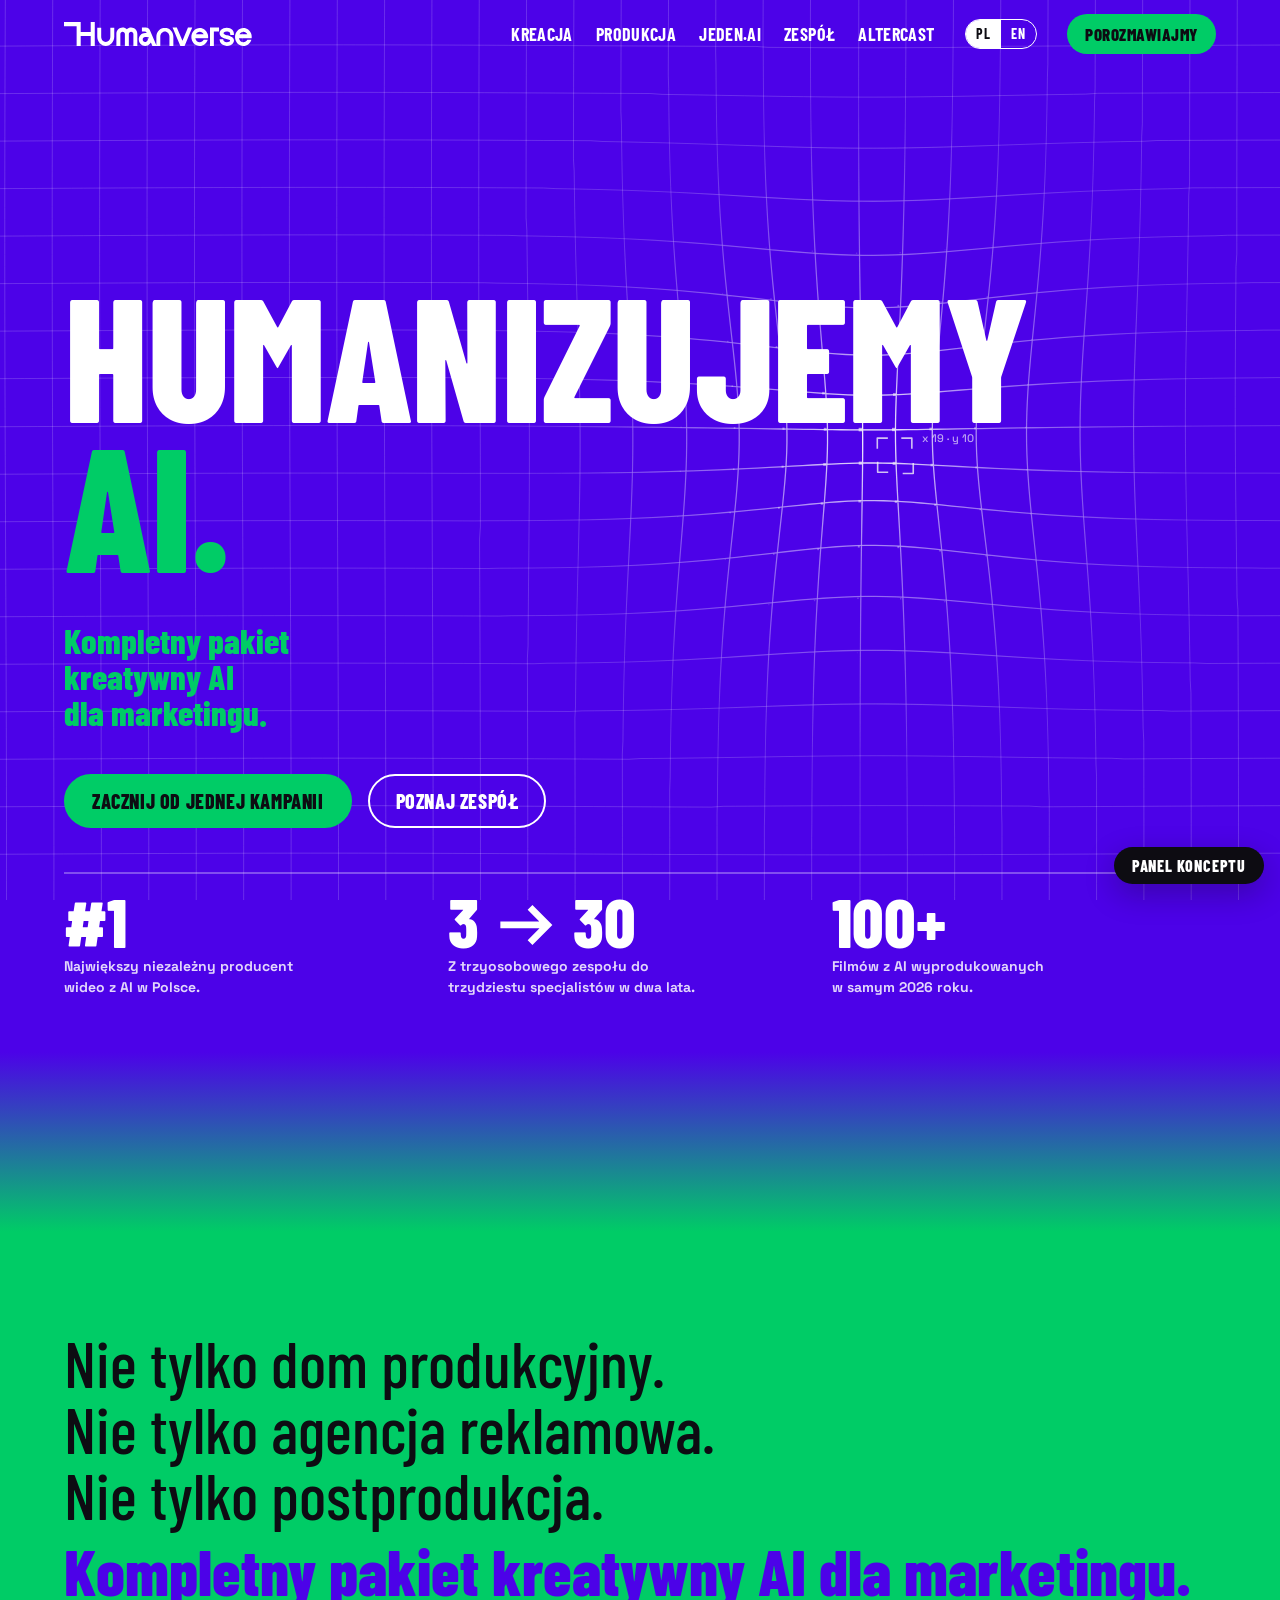
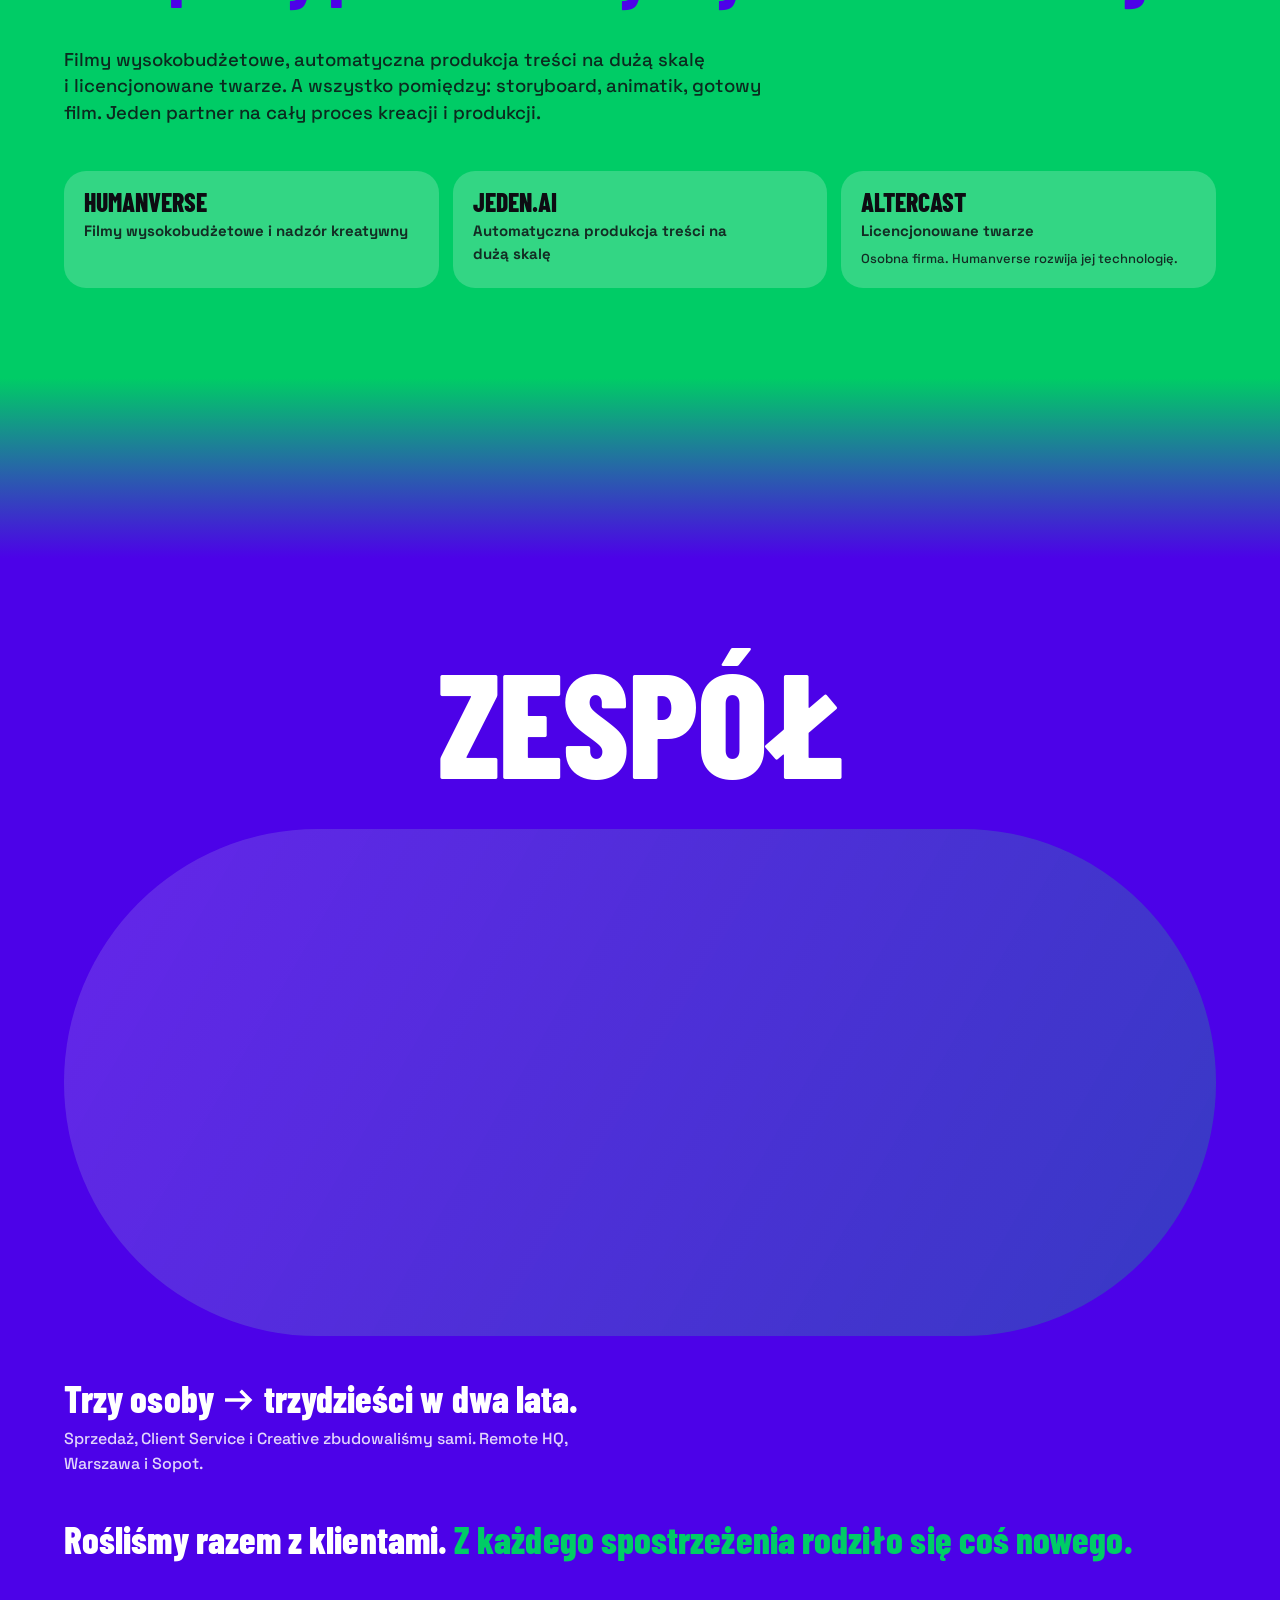
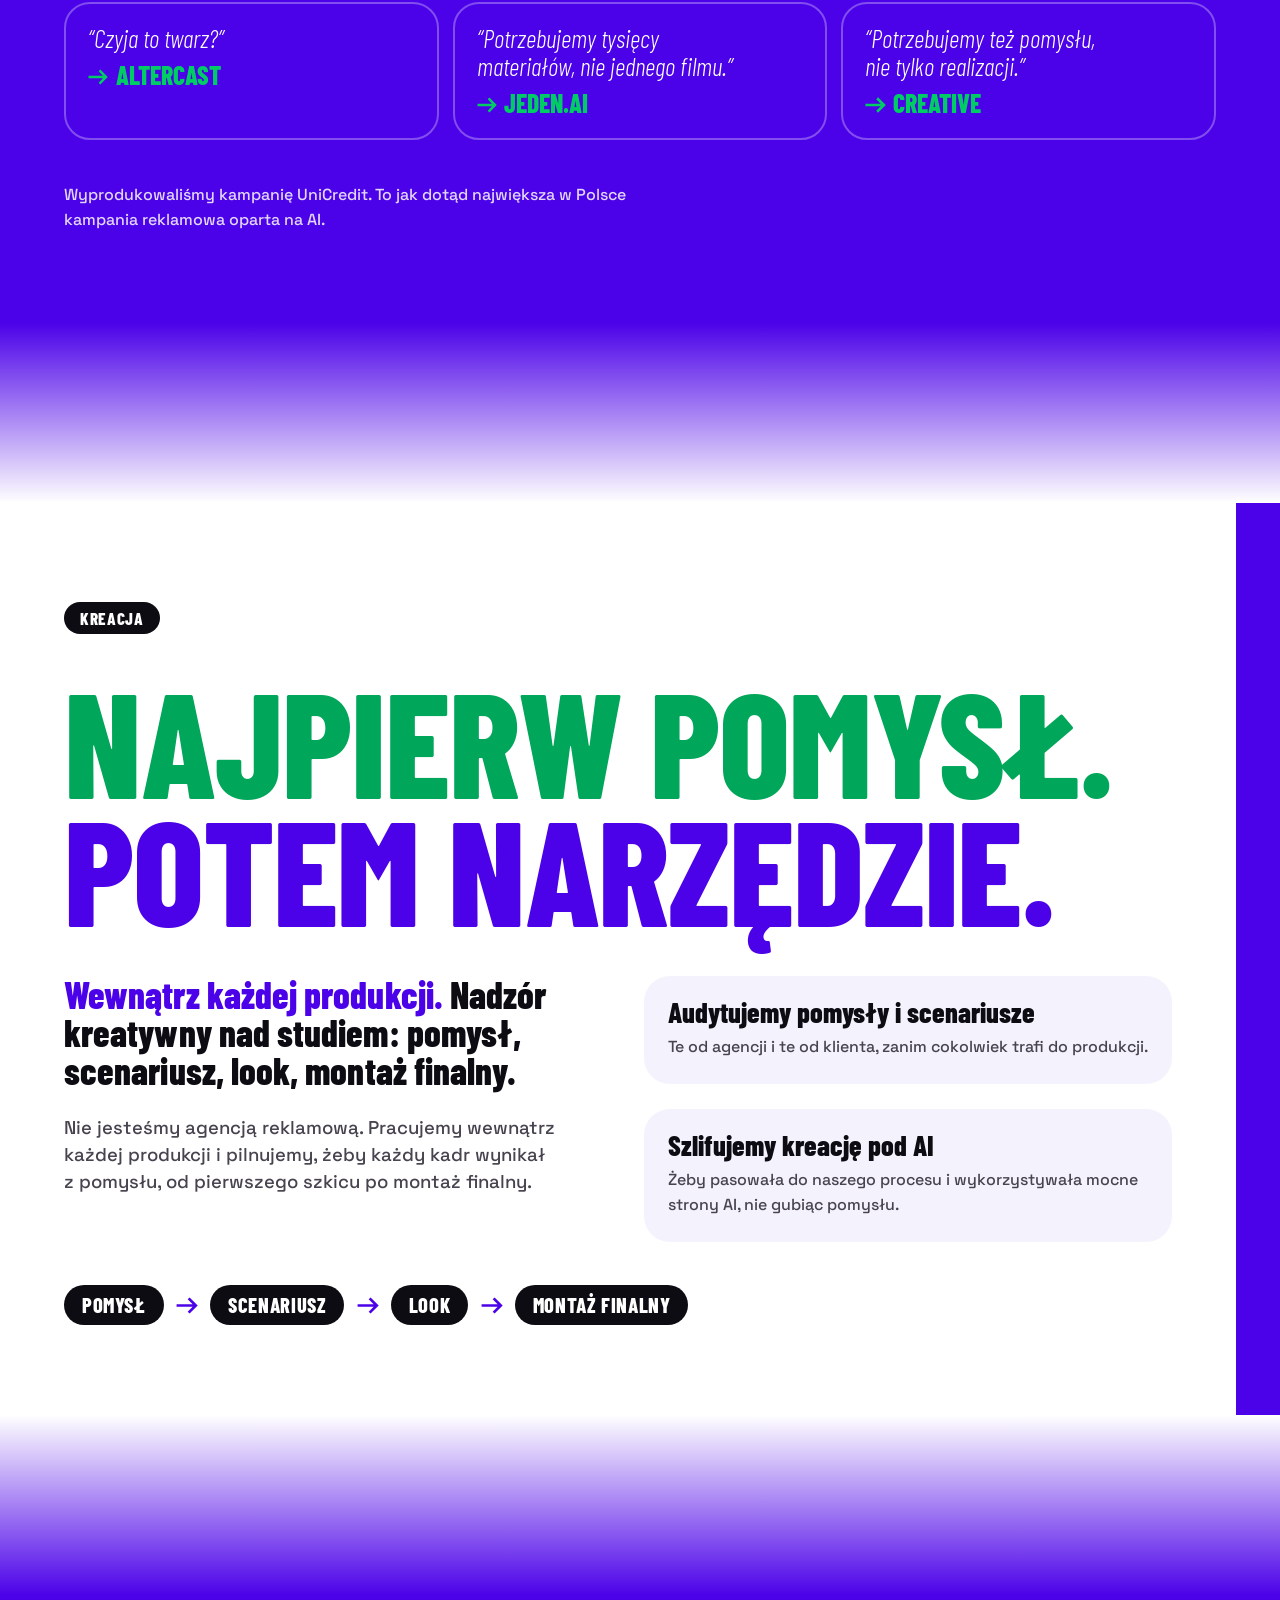
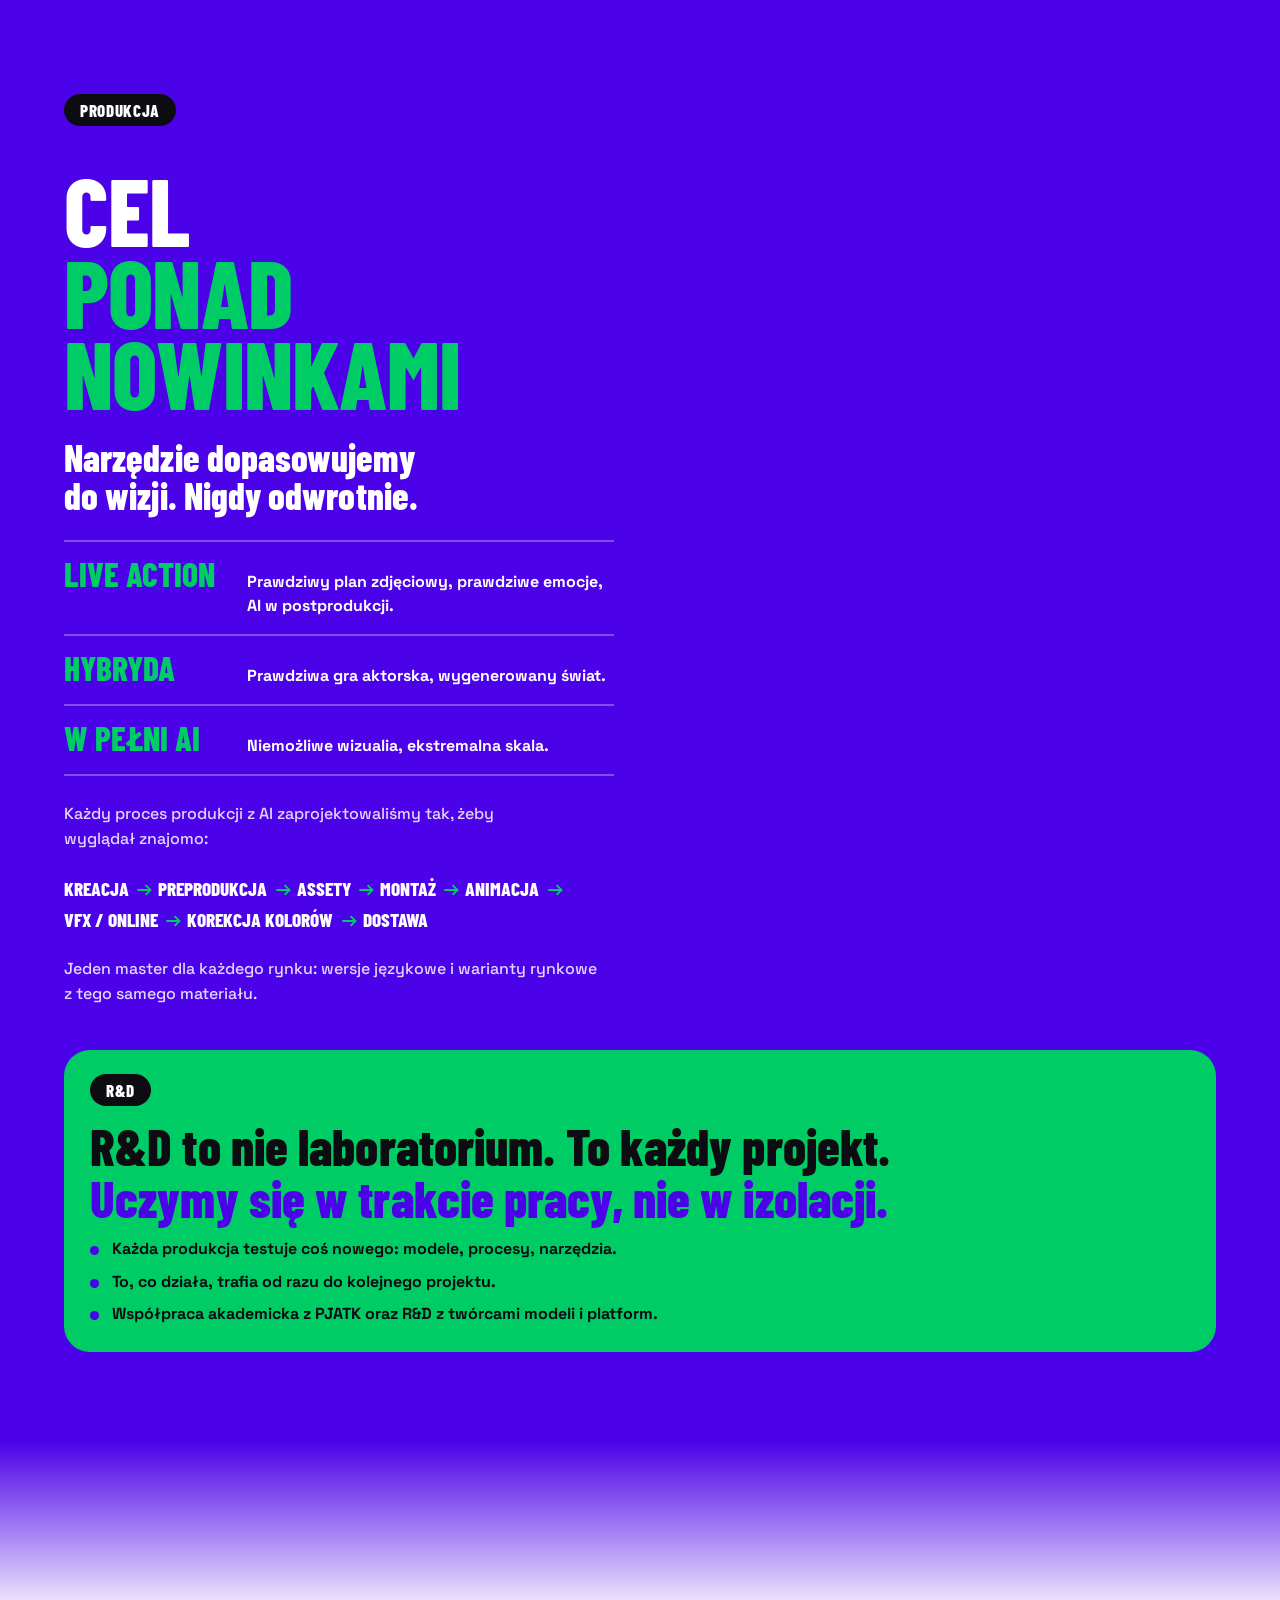
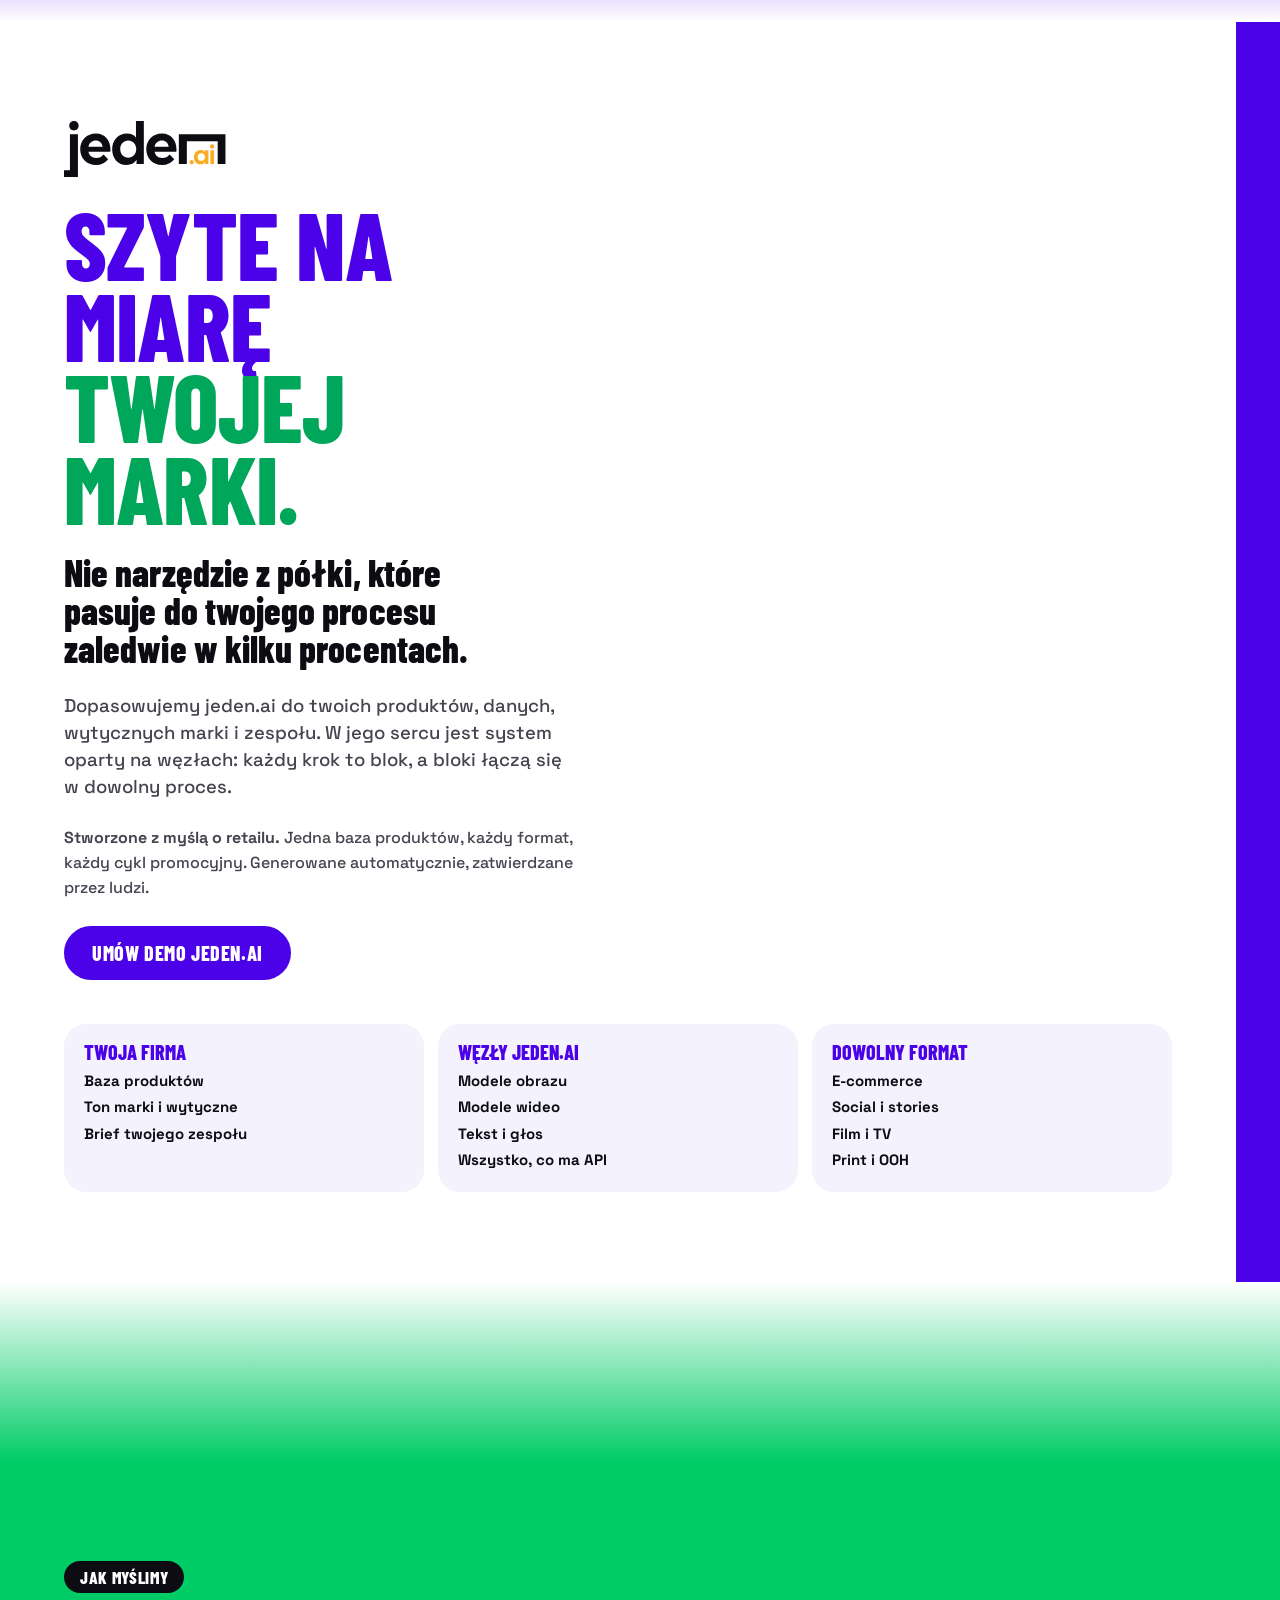
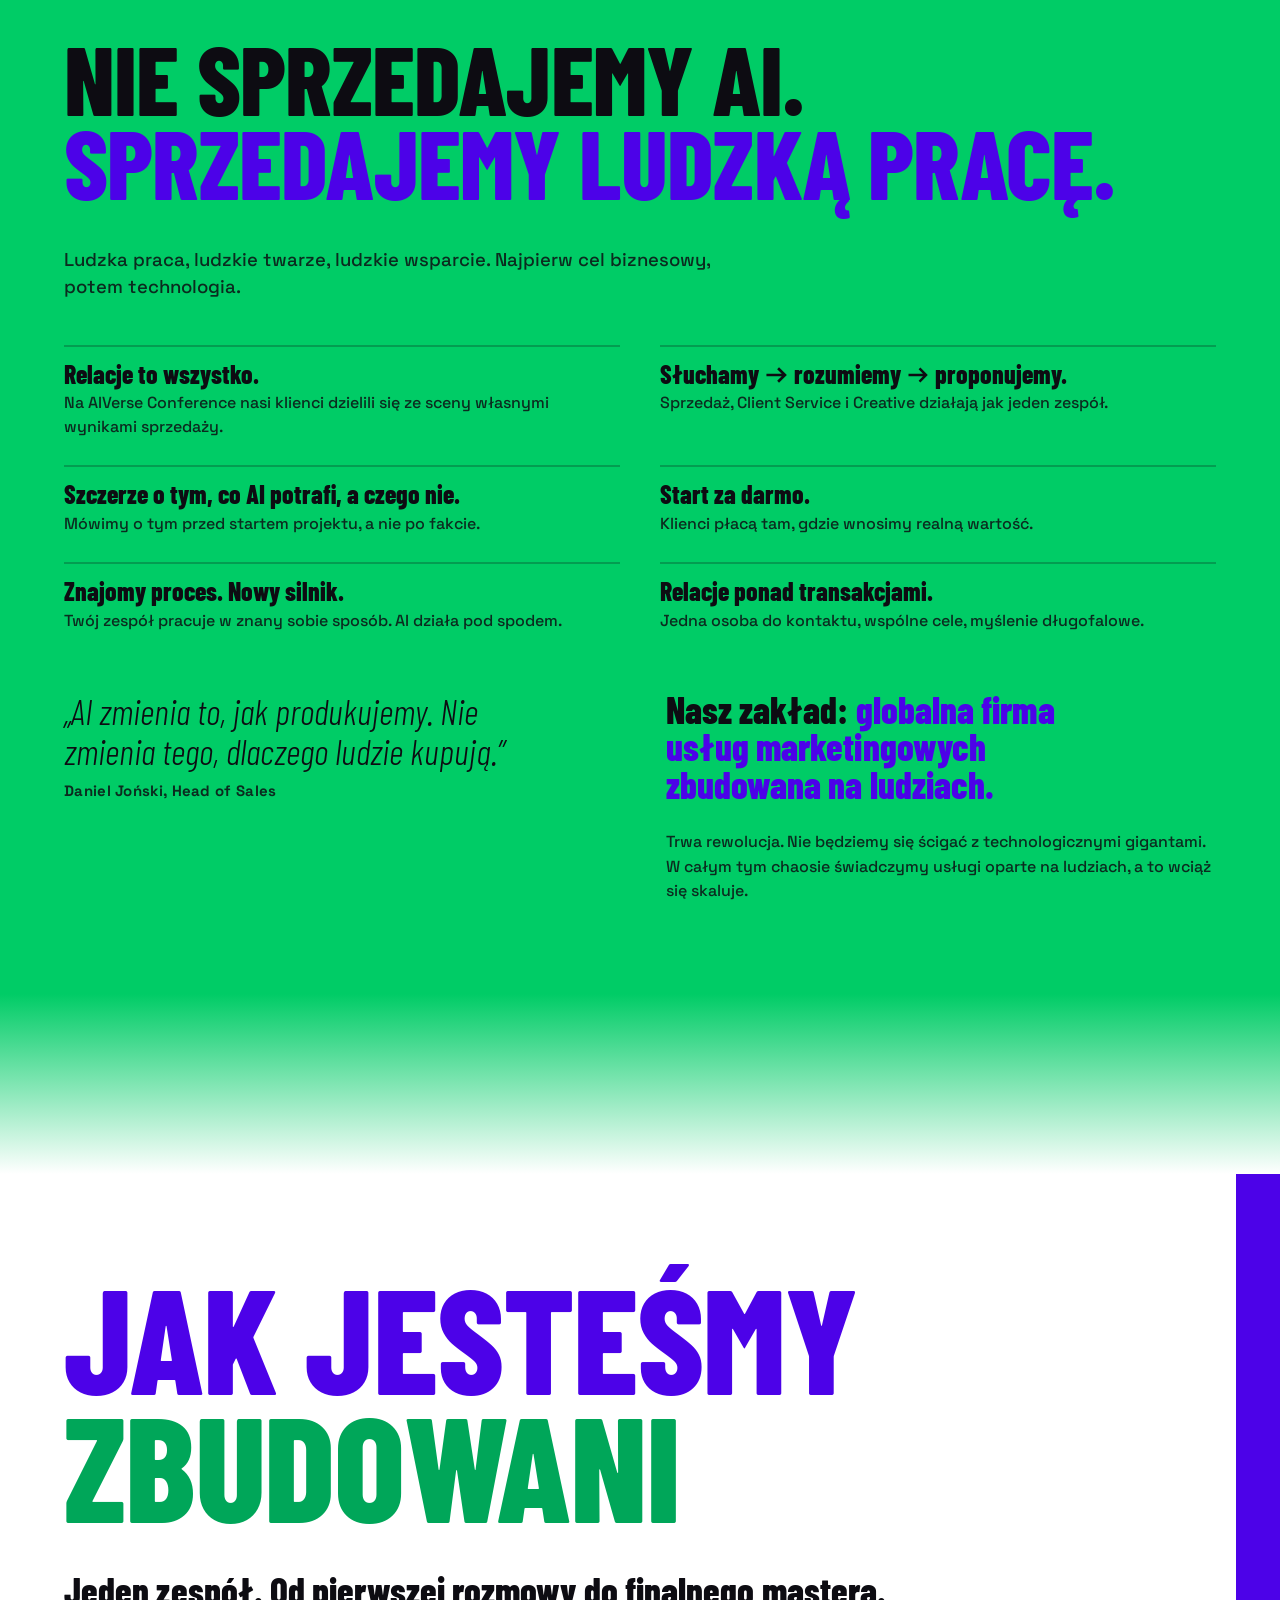
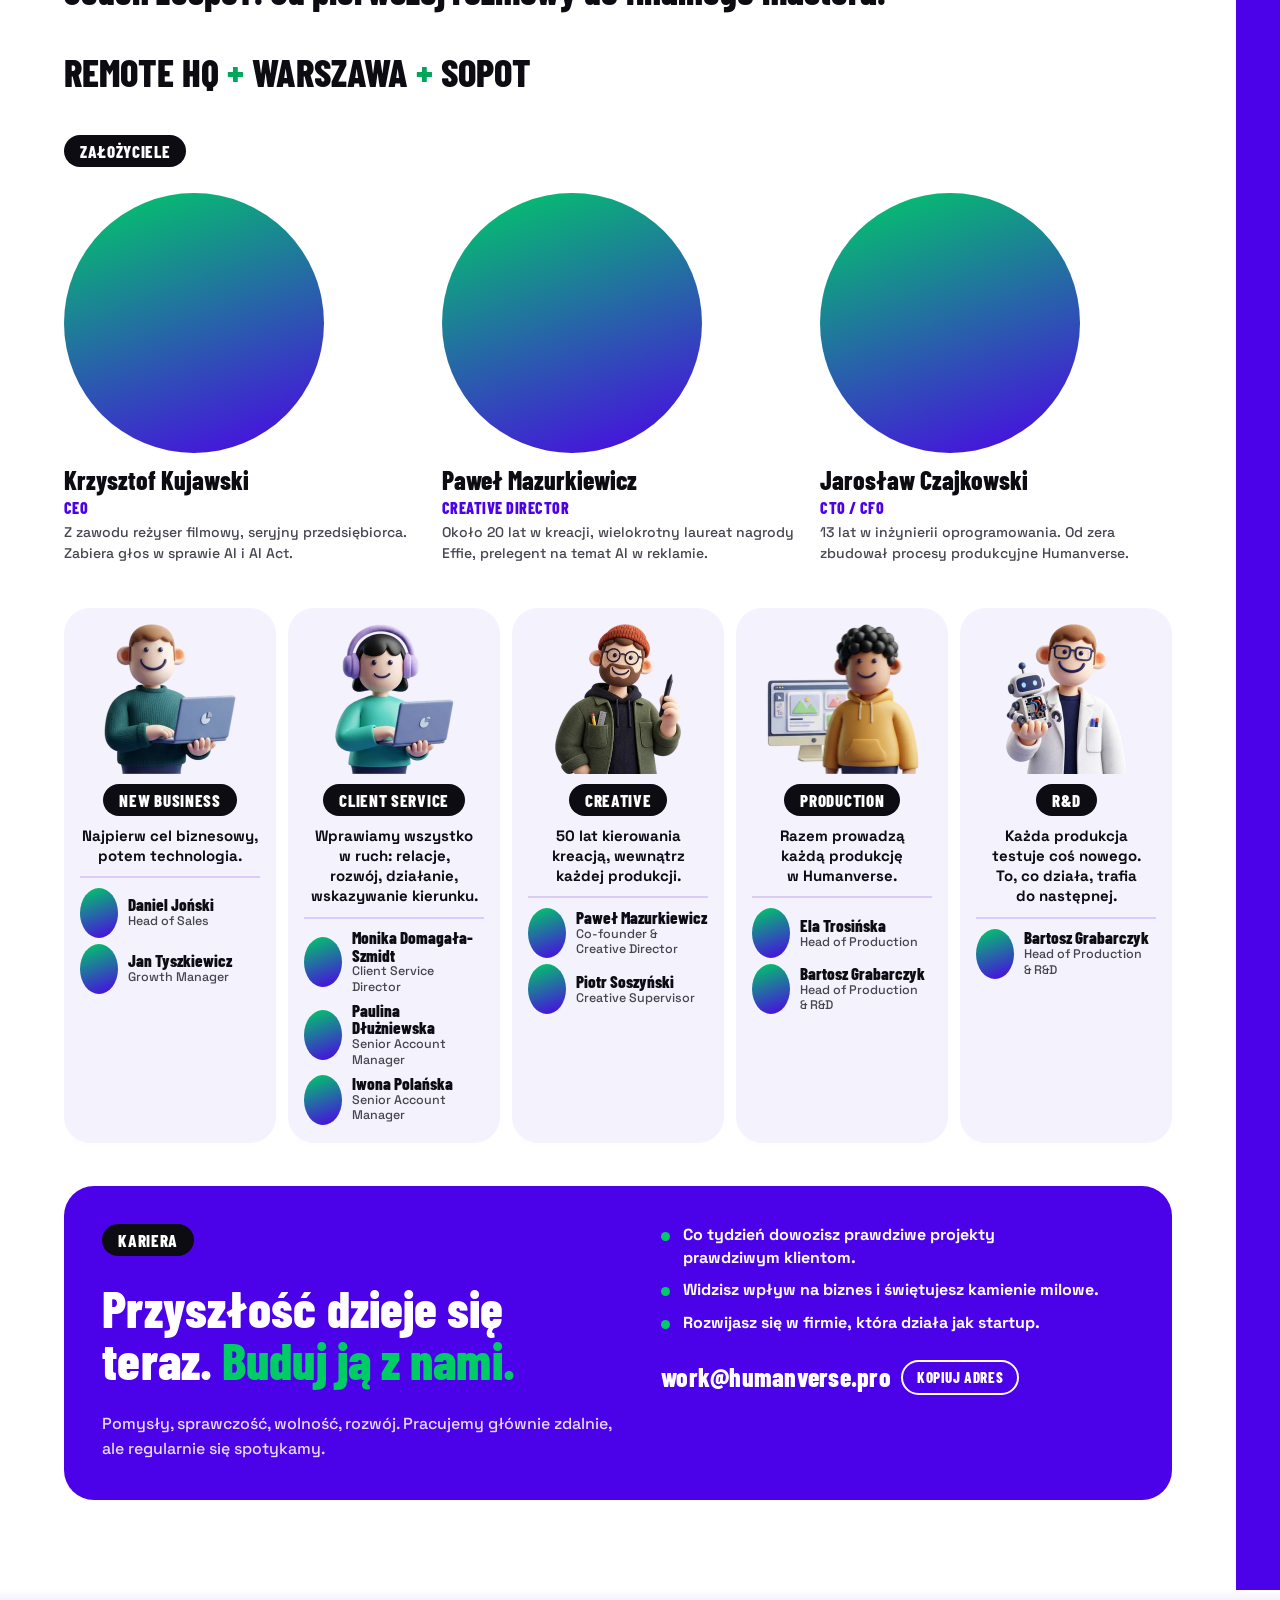
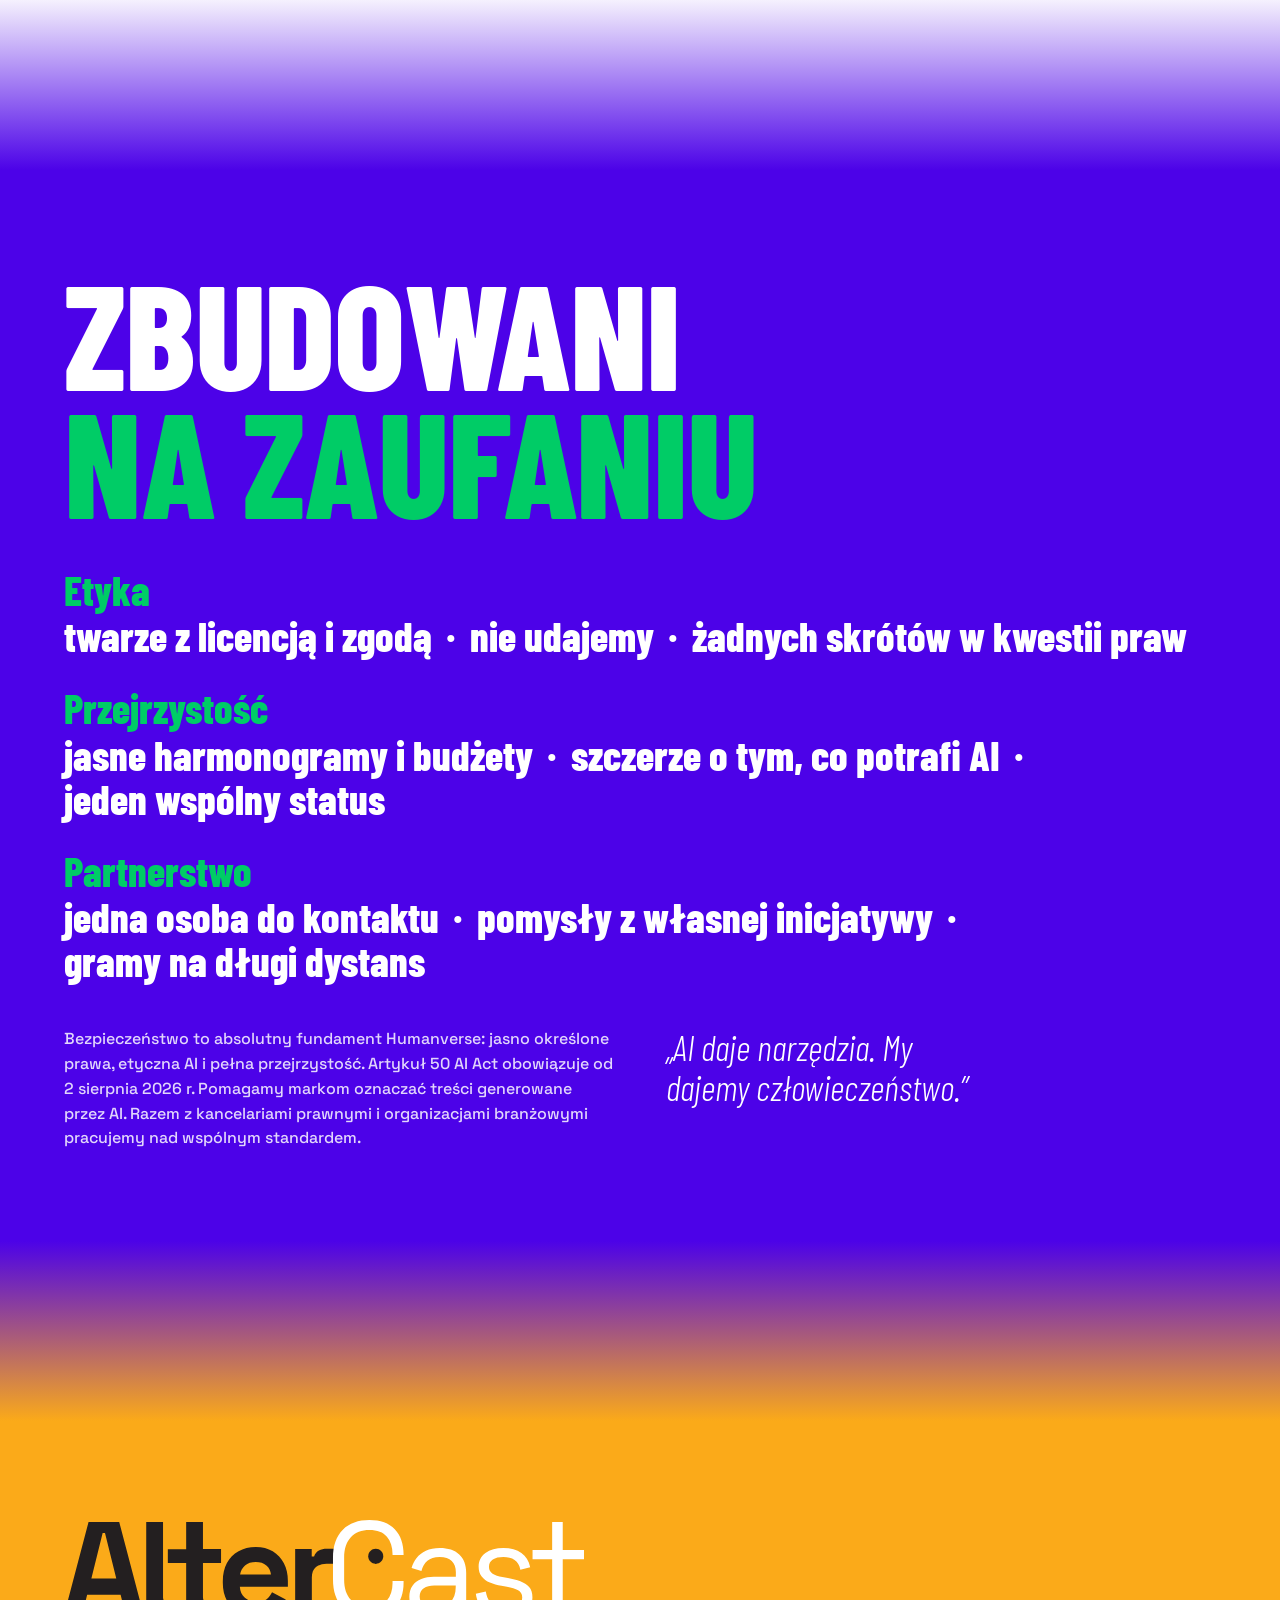
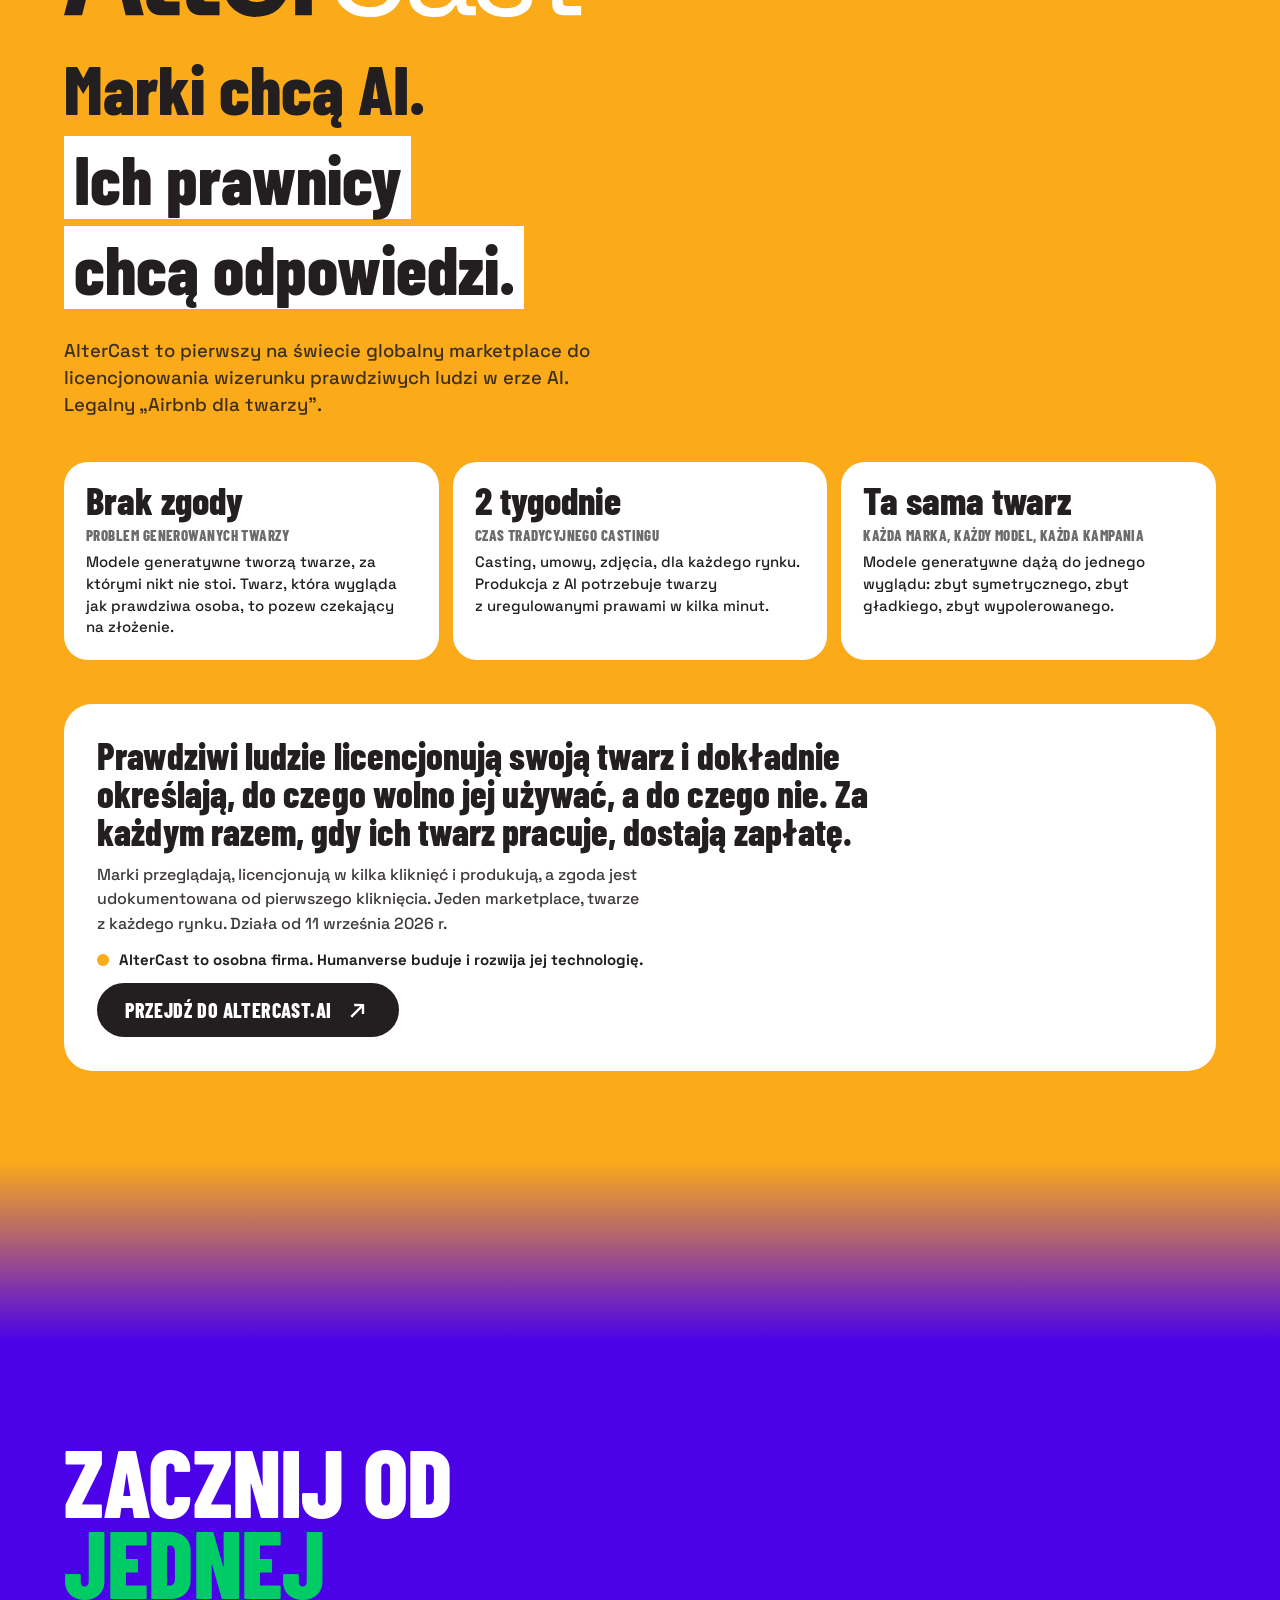
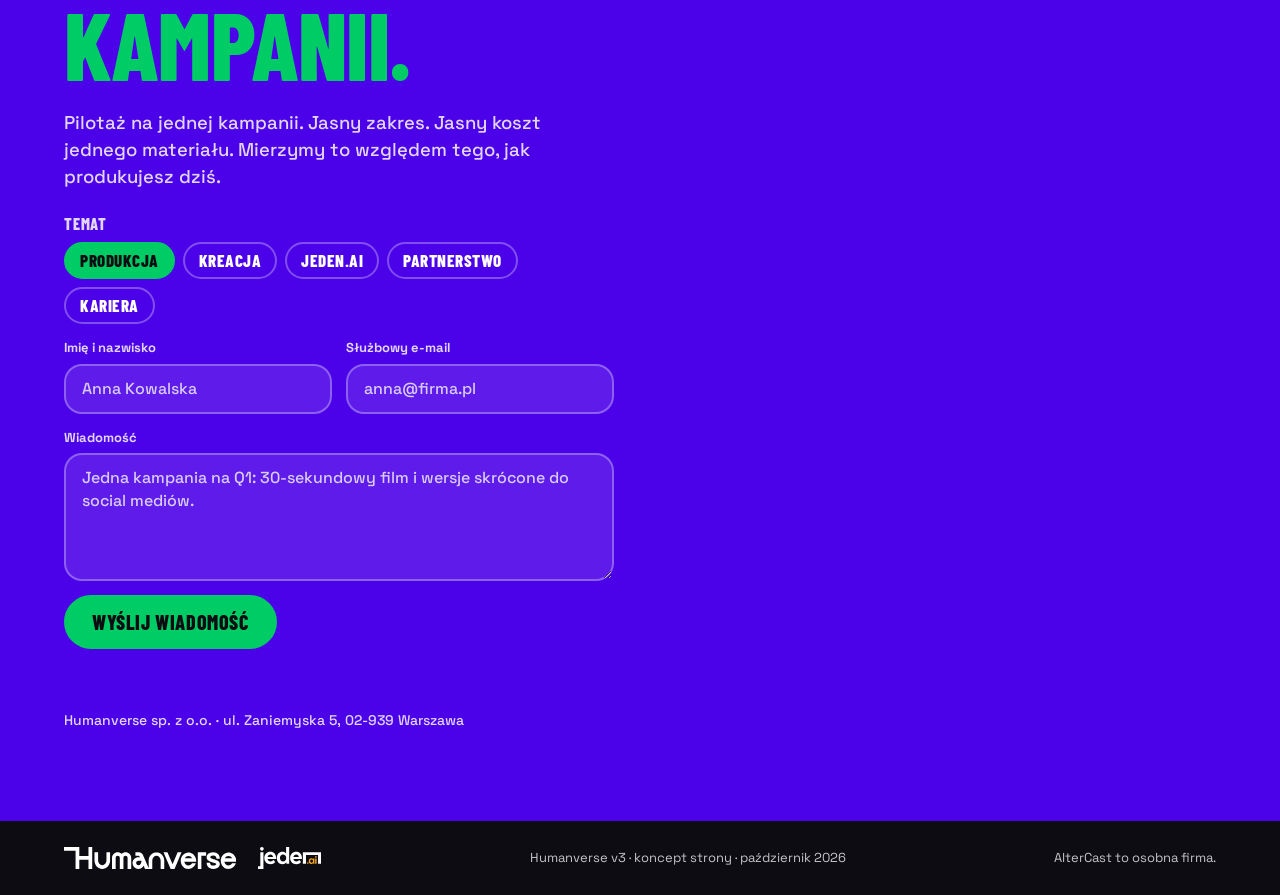
==== commit 4ac0789e: "Fix phone layout, contrast and nav after visual QA - Hero and approach headlines fit the column on p" ====
--- a/prototype/index.html
+++ b/prototype/index.html
@@ -14,6 +14,7 @@
      White blocks carry the deck's violet side rail with the rotated wordmark. */
   --c-violet: #4C02E8;
   --c-green: #00CC66;
+  --c-green-ink: #00A659; /* green for TEXT on white blocks only (3.2:1 on white); backgrounds and buttons keep --c-green */
   --c-white: #FFFFFF;
   --c-yellow: #FBAA19;
   --black: #0D0C12;
@@ -43,6 +44,7 @@
 
   --nav-fg: #FFFFFF;
   --nav-glass: rgba(76, 2, 232, 0.9);
+  --nav-solid: var(--c-violet); /* opaque twin of --nav-glass: the phone menu panel */
   --nav-cta-bg: var(--c-green);
   --nav-cta-fg: var(--black);
   --wm: #FFFFFF;
@@ -50,13 +52,13 @@
 }
 
 .s-violet { --bg: var(--c-violet); --fg: #FFFFFF; --fg-dim: rgba(255, 255, 255, 0.84); --a: #FFFFFF; --b: var(--c-green); --card: rgba(255, 255, 255, 0.08); --line: rgba(255, 255, 255, 0.3); --btn-bg: var(--c-green); --btn-fg: var(--black); --pill-bg: var(--black); --pill-fg: #FFFFFF; --mark: var(--c-green); }
-.s-green { --bg: var(--c-green); --fg: var(--black); --fg-dim: rgba(13, 12, 18, 0.84); --a: #FFFFFF; --b: var(--c-violet); --card: rgba(255, 255, 255, 0.2); --line: rgba(13, 12, 18, 0.24); --btn-bg: var(--c-violet); --btn-fg: #FFFFFF; --pill-bg: var(--black); --pill-fg: #FFFFFF; --mark: var(--c-violet); }
-.s-white { --bg: #FFFFFF; --fg: var(--black); --fg-dim: #47434F; --a: var(--c-green); --b: var(--c-violet); --card: #F4F2FD; --line: rgba(76, 2, 232, 0.16); --btn-bg: var(--c-violet); --btn-fg: #FFFFFF; --pill-bg: var(--black); --pill-fg: #FFFFFF; --mark: var(--c-violet); }
+.s-green { --bg: var(--c-green); --fg: var(--black); --fg-dim: rgba(13, 12, 18, 0.84); --a: var(--black); --b: var(--c-violet); --card: rgba(255, 255, 255, 0.2); --line: rgba(13, 12, 18, 0.24); --btn-bg: var(--c-violet); --btn-fg: #FFFFFF; --pill-bg: var(--black); --pill-fg: #FFFFFF; --mark: var(--c-violet); }
+.s-white { --bg: #FFFFFF; --fg: var(--black); --fg-dim: #47434F; --a: var(--c-green-ink); --b: var(--c-violet); --card: #F4F2FD; --line: rgba(76, 2, 232, 0.16); --btn-bg: var(--c-violet); --btn-fg: #FFFFFF; --pill-bg: var(--black); --pill-fg: #FFFFFF; --mark: var(--c-violet); }
 .s-yellow { --bg: var(--c-yellow); --fg: var(--ac-dark); --fg-dim: rgba(35, 31, 32, 0.88); --a: var(--ac-dark); --b: #FFFFFF; --card: #FFFFFF; --line: rgba(35, 31, 32, 0.25); --btn-bg: var(--ac-dark); --btn-fg: #FFFFFF; --pill-bg: var(--ac-dark); --pill-fg: #FFFFFF; --mark: #FFFFFF; }
 
-body[data-nav="green"] { --nav-fg: var(--black); --nav-glass: rgba(0, 204, 102, 0.92); --nav-cta-bg: var(--c-violet); --nav-cta-fg: #FFFFFF; --wm: var(--black); }
-body[data-nav="white"] { --nav-fg: var(--black); --nav-glass: rgba(255, 255, 255, 0.92); --nav-cta-bg: var(--c-violet); --nav-cta-fg: #FFFFFF; --wm: var(--c-violet); }
-body[data-nav="yellow"] { --nav-fg: var(--ac-dark); --nav-glass: rgba(251, 170, 25, 0.94); --nav-cta-bg: var(--ac-dark); --nav-cta-fg: #FFFFFF; --wm: var(--ac-dark); }
+body[data-nav="green"] { --nav-fg: var(--black); --nav-glass: rgba(0, 204, 102, 0.92); --nav-solid: var(--c-green); --nav-cta-bg: var(--c-violet); --nav-cta-fg: #FFFFFF; --wm: var(--black); }
+body[data-nav="white"] { --nav-fg: var(--black); --nav-glass: rgba(255, 255, 255, 0.92); --nav-solid: #FFFFFF; --nav-cta-bg: var(--c-violet); --nav-cta-fg: #FFFFFF; --wm: var(--c-violet); }
+body[data-nav="yellow"] { --nav-fg: var(--ac-dark); --nav-glass: rgba(251, 170, 25, 0.94); --nav-solid: var(--c-yellow); --nav-cta-bg: var(--ac-dark); --nav-cta-fg: #FFFFFF; --wm: var(--ac-dark); }
 
 [hidden] { display: none !important; }
 html { scroll-behavior: smooth; }
@@ -75,24 +77,32 @@
 :focus-visible { outline: 3px solid var(--mark); outline-offset: 3px; }
 p, h1, h2, h3, ul, ol, figure, blockquote { margin: 0; }
 ul, ol { padding: 0; list-style: none; }
-h1, h2, h3 { text-wrap: balance; }
+/* line breaking: running text (p, .lead, .body, list items and the spans inside them) avoids one-word last lines;
+   subheads balance; the hero h1 and the .mega headlines keep their hand-set two-tone lines */
+body { text-wrap: pretty; }
+h2, h3, .statement, .tagline, .quote, .quote p, .story q, .values b, .cards3 b, .pair h3, .dept .line { text-wrap: balance; }
+.mega { text-wrap: wrap; }
 
 /* ---------- navigation ---------- */
 .nav {
+  --nav-pad: var(--gutter);
   position: fixed; top: 0; left: 0; right: 0; z-index: 20;
   display: flex; align-items: center; gap: clamp(14px, 2.4vw, 32px);
-  padding: calc(env(safe-area-inset-top, 0px) + 14px) var(--gutter) 14px;
+  padding: calc(env(safe-area-inset-top, 0px) + 14px) var(--nav-pad) 14px;
   color: var(--nav-fg);
   transition: color 0.25s ease, background-color 0.25s ease;
 }
 .nav.scrolled { background: var(--nav-glass); -webkit-backdrop-filter: blur(10px); backdrop-filter: blur(10px); }
-.brand { display: inline-flex; margin-right: auto; }
+/* menu open: the bar and its panel read as one solid block in the colour of the section underneath */
+.nav.menu-open { background: var(--nav-solid); -webkit-backdrop-filter: none; backdrop-filter: none; }
+.nav :focus-visible { outline-color: var(--nav-fg); }
+.brand { display: inline-flex; margin-right: auto; flex: none; }
 .wordmark { height: 24px; width: auto; display: block; }
 .wordmark { color: var(--wm); transition: color 0.25s ease; }
 .nav-links { display: flex; gap: clamp(14px, 1.8vw, 26px); font: 700 18px/1 var(--font-head); letter-spacing: 0.02em; text-transform: uppercase; }
 .nav-links a { text-decoration: none; }
 .nav-links a:hover { text-decoration: underline; text-underline-offset: 6px; text-decoration-thickness: 2px; }
-.lang { display: inline-flex; border: 1.5px solid currentColor; border-radius: 999px; overflow: hidden; }
+.lang { display: inline-flex; border: 1.5px solid currentColor; border-radius: 999px; overflow: hidden; flex: none; }
 .lang button {
   font: 700 14px/1 var(--font-head); letter-spacing: 0.06em; color: inherit; background: transparent;
   border: 0; padding: 7px 10px; cursor: pointer;
@@ -102,17 +112,67 @@
 body[data-nav="white"] .lang button[aria-pressed="true"],
 body[data-nav="yellow"] .lang button[aria-pressed="true"] { color: #FFFFFF; }
 .nav-cta {
-  display: inline-flex; align-items: center; min-height: 40px; padding: 0 18px; border-radius: 999px;
+  display: inline-flex; align-items: center; min-height: 40px; padding: 0 18px; border-radius: 999px; flex: none;
   background: var(--nav-cta-bg); color: var(--nav-cta-fg); text-decoration: none;
   font: 800 17px/1 var(--font-head); letter-spacing: 0.03em; text-transform: uppercase;
   transition: background-color 0.25s ease, color 0.25s ease;
 }
-@media (max-width: 1080px) { .nav-links { display: none; } }
-@media (max-width: 520px) {
+/* menu button: only shown below 900px, where the links move into a panel */
+.nav-toggle {
+  display: none; position: relative; flex: none; align-items: center; justify-content: center; gap: 9px;
+  box-sizing: border-box; min-height: 36px; padding: 0 14px; border-radius: 999px;
+  border: 1.5px solid currentColor; background: transparent; color: inherit; cursor: pointer;
+  font: 800 15px/1 var(--font-head); letter-spacing: 0.06em; text-transform: uppercase;
+}
+.nav-toggle:focus-visible { outline: 3px solid var(--nav-fg); outline-offset: 2px; }
+.nav-ico { position: relative; flex: none; width: 16px; height: 10px; }
+.nav-ico::before, .nav-ico::after {
+  content: ""; position: absolute; left: 0; right: 0; height: 2px; border-radius: 1px; background: currentColor;
+  transition: top 0.2s ease, transform 0.2s ease;
+}
+.nav-ico::before { top: 1px; }
+.nav-ico::after { top: 7px; }
+.nav-toggle[aria-expanded="true"] .nav-ico::before { top: 4px; transform: rotate(45deg); }
+.nav-toggle[aria-expanded="true"] .nav-ico::after { top: 4px; transform: rotate(-45deg); }
+
+/* 900-1100px: all links stay in the bar, just tighter */
+@media (max-width: 1100px) {
+  .nav { gap: 16px; }
+  .nav-links { gap: 14px; font-size: 16px; }
+  .nav-cta { padding: 0 14px; font-size: 16px; }
+}
+/* below 900px: the links become a full-width panel under the bar, opened by the menu button */
+@media (max-width: 899.98px) {
+  .nav-toggle { display: inline-flex; }
+  .nav-links {
+    display: none; position: absolute; top: 100%; left: 0; right: 0; flex-direction: column; gap: 0;
+    box-sizing: border-box; padding: 2px var(--nav-pad) 24px; max-height: calc(100vh - 72px); max-height: calc(100svh - 72px);
+    overflow-y: auto; overscroll-behavior: contain;
+    background: var(--nav-solid); color: var(--nav-fg);
+    font: 800 clamp(36px, 9.5vw, 56px)/1 var(--font-head); letter-spacing: 0.01em;
+    box-shadow: 0 24px 36px -24px rgba(13, 12, 18, 0.5);
+    transition: background-color 0.25s ease, color 0.25s ease;
+  }
+  .nav.menu-open .nav-links { display: flex; }
+  .nav-links a { display: block; padding: 0.3em 0 0.24em; border-top: 2px solid currentColor; border-top-color: color-mix(in srgb, currentColor 28%, transparent); }
+  .nav-links a:first-child { border-top: 0; }
+}
+@media (max-width: 640px) {
+  .nav { gap: 10px; }
   .wordmark { height: 19px; }
   .nav-cta { min-height: 34px; padding: 0 12px; font-size: 15px; }
   .lang button { padding: 6px 7px; font-size: 13px; }
-  .nav { gap: 10px; }
+  .nav-toggle { min-height: 34px; padding: 0 12px; font-size: 14px; }
+}
+/* phones: the menu button shrinks to its icon (its text stays for screen readers) and the bar scales fluidly between
+   320px and ~445px wide, so logo, menu button, language pill and CTA always share one row inside the page gutters. */
+@media (max-width: 520px) {
+  .nav { gap: clamp(4px, calc(4px + (100vw - 320px) * 0.032), 8px); }
+  .wordmark { height: clamp(12.5px, calc(12.5px + (100vw - 320px) * 0.052), 19px); }
+  .nav-cta { padding: 0 clamp(7px, calc(7px + (100vw - 320px) * 0.04), 12px); font-size: clamp(12px, calc(12px + (100vw - 320px) * 0.024), 15px); }
+  .lang button { padding: 6px clamp(4px, calc(4px + (100vw - 320px) * 0.024), 7px); font-size: clamp(11px, calc(11px + (100vw - 320px) * 0.016), 13px); }
+  .nav-toggle { width: clamp(30px, calc(30px + (100vw - 320px) * 0.032), 34px); height: clamp(30px, calc(30px + (100vw - 320px) * 0.032), 34px); min-height: 0; padding: 0; gap: 0; }
+  .nav-toggle-text { position: absolute; width: 1px; height: 1px; margin: -1px; padding: 0; border: 0; overflow: hidden; clip: rect(0 0 0 0); clip-path: inset(50%); white-space: nowrap; }
 }
 
 /* ---------- sections ---------- */
@@ -149,6 +209,12 @@
 .hero .mega { font-size: clamp(64px, 13.6vw, 252px); }
 .split .mega { font-size: clamp(54px, 7.4vw, 140px); }
 .mega.long { font-size: clamp(48px, 7.6vw, 150px); }
+@media (max-width: 480px) {
+  /* phones: size the headlines to the column, so the longest word / line fits instead of breaking mid-word.
+     overflow-wrap: anywhere on .mega stays as the safety net. */
+  .hero .mega { font-size: 14.6vw; }   /* HUMANIZUJEMY */
+  .mega.long { font-size: 11.2vw; }    /* NIE SPRZEDAJEMY AI. on one line from 360 to 480px */
+}
 .statement { font-family: var(--font-head); font-weight: 800; font-size: clamp(30px, 4vw, 66px); line-height: 1.02; letter-spacing: 0.002em; }
 .statement.sm { font-size: clamp(26px, 2.9vw, 46px); }
 .lead { font-weight: 500; font-size: clamp(18px, 1.45vw, 23px); line-height: 1.45; color: var(--fg-dim); max-width: 60ch; }
@@ -163,6 +229,18 @@
 .hl { color: var(--mark); }
 .s-white .hl { color: var(--c-violet); }
 
+/* arrows: "→" and "↗" fall back to a hairline system glyph next to bold condensed type. The character stays in the text
+   (copy/paste, screen readers) but is pushed out of its box; the arrow itself is drawn in currentColor with a mask. */
+.arr, .chain li:not(:last-child)::after {
+  display: inline-block; flex: none; width: 0.8em; height: 0.62em; vertical-align: 0.02em; background: currentColor;
+  -webkit-mask: url("data:image/svg+xml,%3Csvg xmlns='http://www.w3.org/2000/svg' viewBox='0 0 80 62'%3E%3Cpath d='M2 31H71M46 5L72 31L46 57' fill='none' stroke='%23000' stroke-width='10'/%3E%3C/svg%3E") center / contain no-repeat;
+  mask: url("data:image/svg+xml,%3Csvg xmlns='http://www.w3.org/2000/svg' viewBox='0 0 80 62'%3E%3Cpath d='M2 31H71M46 5L72 31L46 57' fill='none' stroke='%23000' stroke-width='10'/%3E%3C/svg%3E") center / contain no-repeat;
+}
+.arr { margin: 0 0.08em; overflow: hidden; text-indent: 200%; white-space: nowrap; }
+/* keeps a word and the arrow after it on one line (Chrome would break before an inline-block even after a no-break space) */
+.nb { white-space: nowrap; }
+.arr.ne { width: 0.95em; height: 0.74em; margin: 0 0.2em 0 0.3em; transform: rotate(-45deg); }
+
 /* bullet lists like the deck: bold copy with a coloured dot */
 .dots { display: grid; gap: 10px; }
 .dots li { position: relative; padding-left: 22px; font-weight: 700; font-size: clamp(16px, 1.2vw, 19px); line-height: 1.4; }
@@ -184,8 +262,9 @@
 .proof { display: grid; grid-template-columns: repeat(3, minmax(0, 1fr)); gap: 0; border-top: 2px solid var(--line); }
 .proof > div { display: grid; gap: 4px; align-content: start; padding: 16px 20px 0 0; }
 .proof b { font: 800 clamp(44px, 5.4vw, 92px)/0.9 var(--font-head); color: var(--fg); }
-.proof span { font-weight: 700; font-size: clamp(14px, 1.05vw, 17px); color: var(--fg-dim); max-width: 28ch; }
-@media (max-width: 700px) { .proof { grid-template-columns: 1fr; } .proof > div { grid-template-columns: auto 1fr; gap: 14px; align-items: center; padding: 12px 0 0; } }
+.proof > div > span { font-weight: 700; font-size: clamp(14px, 1.05vw, 17px); color: var(--fg-dim); max-width: 28ch; }
+/* single column: the number sits above its text, so all three texts start at the same x */
+@media (max-width: 700px) { .proof { grid-template-columns: 1fr; } .proof > div { gap: 2px; padding: 14px 0 0; } }
 
 /* positioning */
 .nots { display: grid; gap: 2px; }
@@ -203,18 +282,19 @@
 .team-figure img { display: block; width: 100%; height: auto; aspect-ratio: 2.27 / 1; object-fit: cover; border-radius: 999px; background: rgba(255, 255, 255, 0.12); }
 /* build without photos (public repo): keep the stadium shape as a placeholder */
 .team-figure:empty { aspect-ratio: 2.27 / 1; border-radius: 999px; background: linear-gradient(120deg, rgba(255, 255, 255, 0.14), rgba(0, 204, 102, 0.28)); }
-@media (max-width: 700px) { .team-figure img, .team-figure:empty { aspect-ratio: 1.35 / 1; border-radius: 120px; } }
 .team-cap { display: flex; flex-wrap: wrap; justify-content: space-between; gap: 10px 24px; align-items: baseline; }
 .story { display: grid; grid-template-columns: repeat(3, minmax(0, 1fr)); gap: 14px; }
 .story > div { display: grid; gap: 10px; align-content: start; padding: 20px 22px 22px; border: 2px solid var(--line); border-radius: 26px; }
 .story q { font: 300 italic clamp(22px, 2vw, 32px)/1.1 var(--font-head); quotes: "\201C" "\201D"; }
+.story .to .arr { margin-left: 0; }
 .story .to { font: 800 clamp(22px, 2vw, 32px)/1 var(--font-head); color: var(--mark); text-transform: uppercase; }
 @media (max-width: 860px) { .story { grid-template-columns: 1fr; } }
 
 /* creative */
 .stages { display: flex; flex-wrap: wrap; gap: 10px; align-items: center; }
-.stages span { background: var(--pill-bg); color: var(--pill-fg); border-radius: 999px; padding: 10px 18px 9px; font: 800 clamp(18px, 1.6vw, 24px)/1 var(--font-head); text-transform: uppercase; letter-spacing: 0.03em; }
-.stages span.arrow { background: none; color: var(--c-violet); padding: 0 2px; }
+.stages > span { background: var(--pill-bg); color: var(--pill-fg); border-radius: 999px; padding: 10px 18px 9px; font: 800 clamp(18px, 1.6vw, 24px)/1 var(--font-head); text-transform: uppercase; letter-spacing: 0.03em; }
+.stages > span.arrow { background: none; color: var(--c-violet); padding: 0 2px; }
+.stages .arr { width: 1.1em; height: 0.85em; margin: 0; vertical-align: -0.06em; }
 .pair { display: grid; gap: 8px; padding: 22px 24px 24px; border-radius: 26px; background: var(--card); }
 .pair h3 { font: 800 clamp(24px, 2.2vw, 34px)/1.02 var(--font-head); }
 
@@ -224,10 +304,10 @@
 .paths b { font: 800 clamp(26px, 2.6vw, 42px)/1 var(--font-head); text-transform: uppercase; color: var(--mark); }
 .paths span { font-weight: 700; font-size: clamp(16px, 1.2vw, 19px); }
 .chain { display: flex; flex-wrap: wrap; gap: 8px 6px; align-items: center; font: 800 clamp(18px, 1.5vw, 24px)/1.2 var(--font-head); text-transform: uppercase; }
-.chain li:not(:last-child)::after { content: "→"; margin-left: 6px; color: var(--mark); }
+.chain li:not(:last-child)::after { content: ""; margin-left: 8px; color: var(--mark); }
 .rnd { display: grid; gap: 14px; padding: 24px 26px 26px; border-radius: 26px; background: var(--c-green); color: var(--black); }
 .rnd .statement { color: var(--black); }
-.rnd .statement .b { color: #FFFFFF; }
+.rnd .statement .b { color: var(--c-violet); } /* no white text on green: same pairing as the green sections' headlines */
 .rnd .dots li::before { background: var(--c-violet); }
 
 /* jeden.ai */
@@ -240,13 +320,18 @@
 
 /* how we think / trust */
 .values { display: grid; grid-template-columns: repeat(2, minmax(0, 1fr)); gap: 12px 40px; }
-.values li { display: grid; gap: 4px; padding: 14px 0; border-top: 2px solid var(--line); }
+.values li { display: grid; gap: 4px; align-content: start; padding: 14px 0; border-top: 2px solid var(--line); }
 .values b { font: 800 clamp(22px, 2vw, 30px)/1.05 var(--font-head); }
-.values span { font-weight: 500; font-size: 16px; color: var(--fg-dim); }
+.values li > span { font-weight: 500; font-size: 16px; color: var(--fg-dim); }
 @media (max-width: 760px) { .values { grid-template-columns: 1fr; } }
-.trust-lines { display: grid; gap: 12px; }
-.trust-lines p { font: 800 clamp(24px, 3.2vw, 52px)/1.08 var(--font-head); }
-.trust-lines .hl { color: var(--c-green); }
+/* trust lines: the label on its own line, then the phrases. Each phrase is unbreakable (.ph) and carries its own
+   separator, so no line starts with a dot and no phrase is left with one orphaned word. */
+.trust-lines { display: grid; gap: clamp(16px, 2.2vw, 28px); }
+.trust-lines .tl { display: grid; gap: 2px; }
+.trust-lines .hl { display: block; color: var(--c-green); font: 800 clamp(24px, 3.2vw, 52px)/1.08 var(--font-head); }
+.trust-lines p { display: flex; flex-wrap: wrap; column-gap: 0.34em; font: 800 clamp(24px, 3.2vw, 52px)/1.08 var(--font-head); }
+.trust-lines .ph { white-space: nowrap; }
+.trust-lines .ph:not(:last-child)::after { content: "·"; content: "·" / ""; margin-left: 0.34em; } /* decorative: empty alt text keeps it out of screen readers */
 
 /* how we're built (team) */
 .founders { display: grid; grid-template-columns: repeat(3, minmax(0, 1fr)); gap: clamp(14px, 2vw, 28px); }
@@ -274,7 +359,7 @@
 @media (max-width: 760px) { .depts { grid-template-columns: repeat(2, minmax(0, 1fr)); } }
 @media (max-width: 460px) { .depts { grid-template-columns: 1fr; } }
 .places { font: 800 clamp(26px, 3vw, 48px)/1 var(--font-head); text-transform: uppercase; }
-.places .b { color: var(--c-green); }
+.places .b { color: var(--c-green-ink); }
 .careers { display: grid; grid-template-columns: minmax(0, 1.1fr) minmax(0, 1fr); gap: clamp(20px, 3vw, 40px); padding: clamp(22px, 3vw, 40px); border-radius: 30px; background: var(--c-violet); color: #FFFFFF; }
 .careers .statement .b { color: var(--c-green); }
 .careers .dots li::before { background: var(--c-green); }
@@ -285,14 +370,17 @@
 
 /* AlterCast */
 .ac-logo { width: min(520px, 100%); height: auto; display: block; }
-.ac-head { font: 800 clamp(36px, 5.4vw, 90px)/0.98 var(--font-head); }
-.ac-head .b { color: #FFFFFF; }
-.cards3 { display: grid; grid-template-columns: repeat(3, minmax(0, 1fr)); gap: 14px; }
-.cards3 > div { display: grid; gap: 8px; align-content: start; padding: 20px 22px 22px; border-radius: 24px; background: #FFFFFF; color: var(--ac-dark); }
+.ac-head { font: 800 clamp(36px, 5.4vw, 90px)/1.3 var(--font-head); }
+/* white on the yellow was 1.9:1: dark text on a white band instead. The line-height (1.3 > the font's 1.2em content box)
+   keeps the bands of consecutive lines apart; clone repeats the padding on every line. */
+.ac-head .b { color: var(--ac-dark); background: #FFFFFF; padding: 0 0.14em; -webkit-box-decoration-break: clone; box-decoration-break: clone; }
+/* each card spans the same three rows (title, kicker, text) of the grid, so the rows line up across cards */
+.cards3 { display: grid; grid-template-columns: repeat(3, minmax(0, 1fr)); column-gap: 14px; row-gap: 8px; }
+.cards3 > div { display: grid; grid-template-rows: subgrid; grid-row: span 3; gap: 8px; align-content: start; padding: 20px 22px 22px; border-radius: 24px; background: #FFFFFF; color: var(--ac-dark); }
 .cards3 b { font: 800 clamp(30px, 3vw, 46px)/0.95 var(--font-head); }
 .cards3 small { font: 800 15px/1.1 var(--font-head); text-transform: uppercase; letter-spacing: 0.03em; color: rgba(35, 31, 32, 0.66); }
 .cards3 p { font-weight: 500; font-size: 15px; line-height: 1.45; }
-@media (max-width: 860px) { .cards3 { grid-template-columns: 1fr; } }
+@media (max-width: 860px) { .cards3 { grid-template-columns: 1fr; row-gap: 14px; } .cards3 > div { grid-template-rows: none; grid-row: auto; } }
 .ac-box { display: grid; gap: 12px; padding: clamp(20px, 2.6vw, 34px); border-radius: 28px; background: #FFFFFF; color: var(--ac-dark); }
 .ac-box .statement.sm { color: var(--ac-dark); }
 .ac-note { font-weight: 700; font-size: 15px; display: flex; gap: 10px; align-items: center; }
@@ -312,7 +400,7 @@
   font: 500 16px/1.4 var(--font-body); color: var(--fg); background: rgba(255, 255, 255, 0.1);
   border: 2px solid var(--line); border-radius: 18px; padding: 12px 16px; min-width: 0;
 }
-.field input::placeholder, .field textarea::placeholder { color: var(--fg-dim); opacity: 0.7; }
+.field input::placeholder, .field textarea::placeholder { color: #D9CCFA; opacity: 1; } /* 4.9:1 on the violet field */
 .field textarea { min-height: 100px; resize: vertical; }
 .row2 { display: grid; grid-template-columns: repeat(2, minmax(0, 1fr)); gap: 14px; }
 @media (max-width: 560px) { .row2 { grid-template-columns: 1fr; } }
@@ -334,14 +422,22 @@
   display: grid; justify-items: end; gap: 8px; font-family: var(--font-body); font-size: 13px; color: #0D0C12;
 }
 .panel-toggle {
-  cursor: pointer; background: #0D0C12; color: #FFFFFF; border: 0; border-radius: 999px; padding: 11px 18px 10px;
+  position: relative; cursor: pointer; background: #0D0C12; color: #FFFFFF; border: 0; border-radius: 999px; padding: 11px 18px 10px;
   font: 800 16px/1 var(--font-head); letter-spacing: 0.05em; text-transform: uppercase; box-shadow: 0 10px 30px rgba(13, 12, 18, 0.28);
 }
+.pt-ico { display: none; width: 22px; height: 22px; }
 .panel-body {
   box-sizing: border-box; width: min(300px, calc(100vw - 32px)); display: grid; gap: 14px; padding: 16px;
   background: #FFFFFF; border-radius: 22px; box-shadow: 0 10px 34px rgba(13, 12, 18, 0.25);
 }
-@media (max-width: 520px) { .panel-toggle { font-size: 13px; padding: 9px 13px 8px; } }
+@media (max-width: 600px) {
+  /* phones: the wide pill covered content, so it becomes a 44px round icon button; its text stays for screen readers */
+  .panel-toggle { display: grid; place-items: center; width: 44px; height: 44px; padding: 0; border-radius: 50%; }
+  .pt-ico { display: block; }
+  .pt-text { position: absolute; width: 1px; height: 1px; margin: -1px; padding: 0; border: 0; overflow: hidden; clip: rect(0 0 0 0); clip-path: inset(50%); white-space: nowrap; }
+  /* and the whole panel steps aside while a contact form field has focus (the keyboard leaves little room) */
+  body:has(#contactForm input:focus, #contactForm textarea:focus, #contactForm select:focus) .panel { display: none; }
+}
 .panel-body fieldset { border: 0; margin: 0; padding: 0; display: grid; gap: 8px; }
 .panel-body legend, .panel-body .lbl { padding: 0; margin-bottom: 6px; font: 800 14px/1 var(--font-head); letter-spacing: 0.06em; text-transform: uppercase; color: #47434F; }
 .seg { display: grid; grid-template-columns: repeat(2, 1fr); border: 2px solid #0D0C12; border-radius: 999px; overflow: hidden; }
@@ -359,6 +455,7 @@
   html { scroll-behavior: auto; }
   .btn { transition: none; }
   .btn:hover { transform: none; }
+  .nav-ico::before, .nav-ico::after { transition: none; }
 }
 </style>
 </head>
@@ -384,7 +481,8 @@
 </clipPath>
 </defs>
 </svg></a>
-  <nav class="nav-links" aria-label="Główna" data-i18n-attr="aria-label:nav.aria">
+  <button class="nav-toggle" id="navToggle" type="button" aria-expanded="false" aria-controls="navLinks"><span class="nav-ico" aria-hidden="true"></span><span class="nav-toggle-text" data-i18n="nav.menu">Menu</span></button>
+  <nav class="nav-links" id="navLinks" aria-label="Główna" data-i18n-attr="aria-label:nav.aria">
     <a href="#creative" data-i18n="nav.creative">Kreacja</a>
     <a href="#production" data-i18n="nav.production">Produkcja</a>
     <a href="#jeden">jeden.ai</a>
@@ -409,7 +507,7 @@
       </div>
       <div class="proof">
         <div><b>#1</b><span data-i18n="hero.p1">Największy niezależny producent wideo z&nbsp;AI w&nbsp;Polsce.</span></div>
-        <div><b>3 → 30</b><span data-i18n="hero.p2">Z&nbsp;trzyosobowego zespołu do trzydziestu specjalistów w&nbsp;dwa lata.</span></div>
+        <div><b>3 <span class="arr">→</span> 30</b><span data-i18n="hero.p2">Z&nbsp;trzyosobowego zespołu do trzydziestu specjalistów w&nbsp;dwa lata.</span></div>
         <div><b>100+</b><span data-i18n="hero.p3">Filmów z&nbsp;AI wyprodukowanych w&nbsp;samym 2026 roku.</span></div>
       </div>
     </div>
@@ -437,14 +535,14 @@
       <h2 id="team-title" class="mega" style="text-align:center"><span class="a" data-i18n="team.t">Zespół</span></h2>
       <figure class="team-figure"></figure>
       <div class="team-cap">
-        <p class="statement sm" data-i18n="team.s">Trzy osoby → trzydzieści w&nbsp;dwa lata.</p>
+        <p class="statement sm" data-i18n="team.s"><span class="nb">Trzy osoby <span class="arr">→</span></span> trzydzieści w&nbsp;dwa lata.</p>
         <p class="body" data-i18n="team.b">Sprzedaż, Client Service i&nbsp;Creative zbudowaliśmy sami. Remote HQ, Warszawa i&nbsp;Sopot.</p>
       </div>
       <p class="statement sm"><span data-i18n="team.g1">Rośliśmy razem z&nbsp;klientami.</span> <span class="b" data-i18n="team.g2">Z&nbsp;każdego spostrzeżenia rodziło się coś nowego.</span></p>
       <div class="story">
-        <div><q data-i18n="team.q1">Czyja to twarz?</q><span class="to">→ AlterCast</span></div>
-        <div><q data-i18n="team.q2">Potrzebujemy tysięcy materiałów, nie jednego filmu.</q><span class="to">→ jeden.ai</span></div>
-        <div><q data-i18n="team.q3">Potrzebujemy też pomysłu, nie tylko realizacji.</q><span class="to">→ Creative</span></div>
+        <div><q data-i18n="team.q1">Czyja to twarz?</q><span class="to"><span class="arr">→</span> AlterCast</span></div>
+        <div><q data-i18n="team.q2">Potrzebujemy tysięcy materiałów, nie jednego filmu.</q><span class="to"><span class="arr">→</span> jeden.ai</span></div>
+        <div><q data-i18n="team.q3">Potrzebujemy też pomysłu, nie tylko realizacji.</q><span class="to"><span class="arr">→</span> Creative</span></div>
       </div>
       <p class="body" data-i18n="team.uc">Wyprodukowaliśmy kampanię UniCredit. To jak dotąd największa w&nbsp;Polsce kampania reklamowa oparta na AI.</p>
     </div>
@@ -483,9 +581,9 @@
         </div>
       </div>
       <p class="stages">
-        <span data-i18n="cr.st1">Pomysł</span><span class="arrow" aria-hidden="true">→</span>
-        <span data-i18n="cr.st2">Scenariusz</span><span class="arrow" aria-hidden="true">→</span>
-        <span data-i18n="cr.st3">Look</span><span class="arrow" aria-hidden="true">→</span>
+        <span data-i18n="cr.st1">Pomysł</span><span class="arrow" aria-hidden="true"><span class="arr">→</span></span>
+        <span data-i18n="cr.st2">Scenariusz</span><span class="arrow" aria-hidden="true"><span class="arr">→</span></span>
+        <span data-i18n="cr.st3">Look</span><span class="arrow" aria-hidden="true"><span class="arr">→</span></span>
         <span data-i18n="cr.st4">Montaż finalny</span>
       </p>
     </div>
@@ -586,7 +684,7 @@
       <p class="lead" data-i18n="ap.l">Ludzka praca, ludzkie twarze, ludzkie wsparcie. Najpierw cel biznesowy, potem technologia.</p>
       <ul class="values">
         <li><b data-i18n="ap.v1">Relacje to wszystko.</b><span data-i18n="ap.v1d">Na AIVerse Conference nasi klienci dzielili się ze sceny własnymi wynikami sprzedaży.</span></li>
-        <li><b data-i18n="ap.v2">Słuchamy → rozumiemy → proponujemy.</b><span data-i18n="ap.v2d">Sprzedaż, Client Service i&nbsp;Creative działają jak jeden zespół.</span></li>
+        <li><b data-i18n="ap.v2"><span class="nb">Słuchamy <span class="arr">→</span></span> <span class="nb">rozumiemy <span class="arr">→</span></span> proponujemy.</b><span data-i18n="ap.v2d">Sprzedaż, Client Service i&nbsp;Creative działają jak jeden zespół.</span></li>
         <li><b data-i18n="ap.v3">Szczerze o&nbsp;tym, co AI potrafi, a&nbsp;czego nie.</b><span data-i18n="ap.v3d">Mówimy o&nbsp;tym przed startem projektu, a&nbsp;nie po fakcie.</span></li>
         <li><b data-i18n="ap.v4">Start za darmo.</b><span data-i18n="ap.v4d">Klienci płacą tam, gdzie wnosimy realną wartość.</span></li>
         <li><b data-i18n="ap.v5">Znajomy proces. Nowy silnik.</b><span data-i18n="ap.v5d">Twój zespół pracuje w&nbsp;znany sobie sposób. AI działa pod spodem.</span></li>
@@ -705,9 +803,9 @@
     <div class="wrap">
       <h2 id="trust-title" class="mega"><span class="a" data-i18n="tr.t1">Zbudowani</span><span class="b" data-i18n="tr.t2">na zaufaniu</span></h2>
       <div class="trust-lines">
-        <p><span class="hl" data-i18n="tr.e">Etyka</span> · <span data-i18n="tr.ed">twarze z&nbsp;licencją i&nbsp;zgodą · nie udajemy · żadnych skrótów w&nbsp;kwestii praw</span></p>
-        <p><span class="hl" data-i18n="tr.x">Przejrzystość</span> · <span data-i18n="tr.xd">jasne harmonogramy i&nbsp;budżety · szczerze o&nbsp;tym, co potrafi AI · jeden wspólny status</span></p>
-        <p><span class="hl" data-i18n="tr.p">Partnerstwo</span> · <span data-i18n="tr.pd">jedna osoba do kontaktu · pomysły z&nbsp;własnej inicjatywy · gramy na długi dystans</span></p>
+        <div class="tl"><span class="hl" data-i18n="tr.e">Etyka</span><p data-i18n="tr.ed"><span class="ph">twarze z&nbsp;licencją i&nbsp;zgodą</span> <span class="ph">nie udajemy</span> <span class="ph">żadnych skrótów w&nbsp;kwestii praw</span></p></div>
+        <div class="tl"><span class="hl" data-i18n="tr.x">Przejrzystość</span><p data-i18n="tr.xd"><span class="ph">jasne harmonogramy i&nbsp;budżety</span> <span class="ph">szczerze o&nbsp;tym, co potrafi AI</span> <span class="ph">jeden wspólny status</span></p></div>
+        <div class="tl"><span class="hl" data-i18n="tr.p">Partnerstwo</span><p data-i18n="tr.pd"><span class="ph">jedna osoba do kontaktu</span> <span class="ph">pomysły z&nbsp;własnej inicjatywy</span> <span class="ph">gramy na długi dystans</span></p></div>
       </div>
       <div class="split">
         <p class="body" data-i18n="tr.s">Bezpieczeństwo to absolutny fundament Humanverse: jasno określone prawa, etyczna AI i&nbsp;pełna przejrzystość. Artykuł 50 AI Act obowiązuje od 2&nbsp;sierpnia 2026&nbsp;r. Pomagamy markom oznaczać treści generowane przez AI. Razem z&nbsp;kancelariami prawnymi i&nbsp;organizacjami branżowymi pracujemy nad wspólnym standardem.</p>
@@ -745,7 +843,7 @@
         <div class="col" aria-hidden="true"></div>
       </div>
       <div class="cards3">
-        <div><b data-i18n="ac.c1">Brak zgody</b><p data-i18n="ac.c1d">Modele generatywne tworzą twarze, za którymi nikt nie stoi. Twarz, która wygląda jak prawdziwa osoba, to pozew czekający na złożenie.</p></div>
+        <div><b data-i18n="ac.c1">Brak zgody</b><small data-i18n="ac.c1s">problem generowanych twarzy</small><p data-i18n="ac.c1d">Modele generatywne tworzą twarze, za którymi nikt nie stoi. Twarz, która wygląda jak prawdziwa osoba, to pozew czekający na złożenie.</p></div>
         <div><b data-i18n="ac.c2">2&nbsp;tygodnie</b><small data-i18n="ac.c2s">czas tradycyjnego castingu</small><p data-i18n="ac.c2d">Casting, umowy, zdjęcia, dla każdego rynku. Produkcja z&nbsp;AI potrzebuje twarzy z&nbsp;uregulowanymi prawami w&nbsp;kilka minut.</p></div>
         <div><b data-i18n="ac.c3">Ta sama twarz</b><small data-i18n="ac.c3s">każda marka, każdy model, każda kampania</small><p data-i18n="ac.c3d">Modele generatywne dążą do jednego wyglądu: zbyt symetrycznego, zbyt gładkiego, zbyt wypolerowanego.</p></div>
       </div>
@@ -753,7 +851,7 @@
         <p class="statement sm" data-i18n="ac.s">Prawdziwi ludzie licencjonują swoją twarz i&nbsp;dokładnie określają, do czego wolno jej używać, a&nbsp;do czego nie. Za każdym razem, gdy ich twarz pracuje, dostają zapłatę.</p>
         <p class="body" data-i18n="ac.b">Marki przeglądają, licencjonują w&nbsp;kilka kliknięć i&nbsp;produkują, a&nbsp;zgoda jest udokumentowana od pierwszego kliknięcia. Jeden marketplace, twarze z&nbsp;każdego rynku. Działa od 11&nbsp;września 2026&nbsp;r.</p>
         <p class="ac-note" data-i18n="ac.n">AlterCast to osobna firma. Humanverse buduje i&nbsp;rozwija jej technologię.</p>
-        <p><a class="btn primary" href="https://altercast.ai" target="_blank" rel="noopener" data-i18n="ac.cta">Przejdź do altercast.ai ↗</a></p>
+        <p><a class="btn primary" href="https://altercast.ai" target="_blank" rel="noopener" data-i18n="ac.cta">Przejdź do altercast.ai <span class="arr ne">↗</span></a></p>
       </div>
     </div>
   </section>
@@ -781,7 +879,7 @@
             <div class="ctas"><button class="btn primary" type="submit" data-i18n="ct.send">Wyślij wiadomość</button></div>
             <p class="form-status" id="formStatus" role="status" aria-live="polite"></p>
           </form>
-          <address>Humanverse sp. z o.o. · ul. Zaniemyska 5, 02-939 Warszawa</address>
+          <address>Humanverse sp. z o.o. · <span class="nb">ul. Zaniemyska 5,</span> <span class="nb">02-939 Warszawa</span></address>
         </div>
         <div class="col" aria-hidden="true"></div>
       </div>
@@ -844,10 +942,10 @@
     <div class="panel-row"><span class="lbl" data-i18n="pn.mode">Tryb siatki</span><b id="modeReadout">Fabric</b></div>
     <label class="chk" for="motion"><input type="checkbox" id="motion" checked><span data-i18n="pn.anim">Animuj siatkę</span></label>
   </div>
-  <button class="panel-toggle" id="panelToggle" type="button" aria-expanded="false" aria-controls="panelBody" data-i18n="pn.btn">Panel konceptu</button>
+  <button class="panel-toggle" id="panelToggle" type="button" aria-expanded="false" aria-controls="panelBody"><svg class="pt-ico" viewBox="0 0 24 24" fill="none" stroke="currentColor" stroke-width="2" stroke-linecap="round" aria-hidden="true" focusable="false"><path d="M3 6h7.5M15.5 6H21M3 12h2.5M10.5 12H21M3 18h10.5M18.5 18H21"/><circle cx="13" cy="6" r="2.5"/><circle cx="8" cy="12" r="2.5"/><circle cx="16" cy="18" r="2.5"/></svg><span class="pt-text" data-i18n="pn.btn">Panel konceptu</span></button>
 </aside>
 
-<script>window.HV_I18N = {"pl": {"nav.creative": "Kreacja", "nav.production": "Produkcja", "nav.team": "Zespół", "nav.cta": "Porozmawiajmy", "hero.t1": "Humanizujemy", "hero.t2": "AI.", "hero.tag": "Kompletny pakiet kreatywny AI dla marketingu.", "hero.cta1": "Zacznij od jednej kampanii", "hero.cta2": "Poznaj zespół", "hero.p1": "Największy niezależny producent wideo z&nbsp;AI w&nbsp;Polsce.", "hero.p2": "Z&nbsp;trzyosobowego zespołu do trzydziestu specjalistów w&nbsp;dwa lata.", "hero.p3": "Filmów z&nbsp;AI wyprodukowanych w&nbsp;samym 2026 roku.", "pos.n1": "Nie tylko dom produkcyjny.", "pos.n2": "Nie tylko agencja reklamowa.", "pos.n3": "Nie tylko postprodukcja.", "pos.n4": "Kompletny pakiet kreatywny AI dla marketingu.", "pos.lead": "Filmy wysokobudżetowe, automatyczna produkcja treści na dużą skalę i&nbsp;licencjonowane twarze. A&nbsp;wszystko pomiędzy: storyboard, animatik, gotowy film. Jeden partner na cały proces kreacji i&nbsp;produkcji.", "pos.hv": "Filmy wysokobudżetowe i&nbsp;nadzór kreatywny", "pos.jd": "Automatyczna produkcja treści na dużą skalę", "pos.ac": "Licencjonowane twarze", "pos.acp": "Osobna firma. Humanverse rozwija jej technologię.", "team.t": "Zespół", "team.s": "Trzy osoby → trzydzieści w&nbsp;dwa lata.", "team.b": "Sprzedaż, Client Service i&nbsp;Creative zbudowaliśmy sami. Remote HQ, Warszawa i&nbsp;Sopot.", "team.g1": "Rośliśmy razem z&nbsp;klientami.", "team.g2": "Z&nbsp;każdego spostrzeżenia rodziło się coś nowego.", "team.q1": "Czyja to twarz?", "team.q2": "Potrzebujemy tysięcy materiałów, nie jednego filmu.", "team.q3": "Potrzebujemy też pomysłu, nie tylko realizacji.", "team.uc": "Wyprodukowaliśmy kampanię UniCredit. To jak dotąd największa w&nbsp;Polsce kampania reklamowa oparta na AI.", "cr.k": "Kreacja", "cr.t1": "Najpierw pomysł.", "cr.t2": "Potem narzędzie.", "cr.s1": "Wewnątrz każdej produkcji.", "cr.s2": "Nadzór kreatywny nad studiem: pomysł, scenariusz, look, montaż finalny.", "cr.l": "Nie jesteśmy agencją reklamową. Pracujemy wewnątrz każdej produkcji i&nbsp;pilnujemy, żeby każdy kadr wynikał z&nbsp;pomysłu, od pierwszego szkicu po montaż finalny.", "cr.a.t": "Audytujemy pomysły i&nbsp;scenariusze", "cr.a.b": "Te od agencji i&nbsp;te od klienta, zanim cokolwiek trafi do produkcji.", "cr.p.t": "Szlifujemy kreację pod AI", "cr.p.b": "Żeby pasowała do naszego procesu i&nbsp;wykorzystywała mocne strony AI, nie gubiąc pomysłu.", "cr.st1": "Pomysł", "cr.st2": "Scenariusz", "cr.st3": "Look", "cr.st4": "Montaż finalny", "pr.k": "Produkcja", "pr.t1": "Cel", "pr.t2": "ponad nowinkami", "pr.s": "Narzędzie dopasowujemy do wizji. Nigdy odwrotnie.", "pr.l1": "Live action", "pr.l1d": "Prawdziwy plan zdjęciowy, prawdziwe emocje, AI w&nbsp;postprodukcji.", "pr.l2": "Hybryda", "pr.l2d": "Prawdziwa gra aktorska, wygenerowany świat.", "pr.l3": "W&nbsp;pełni AI", "pr.l3d": "Niemożliwe wizualia, ekstremalna skala.", "pr.fam": "Każdy proces produkcji z&nbsp;AI zaprojektowaliśmy tak, żeby wyglądał znajomo:", "pr.c1": "Kreacja", "pr.c2": "Preprodukcja", "pr.c3": "Assety", "pr.c4": "Montaż", "pr.c5": "Animacja", "pr.c6": "VFX / Online", "pr.c7": "Korekcja kolorów", "pr.c8": "Dostawa", "pr.master": "Jeden master dla każdego rynku: wersje językowe i&nbsp;warianty rynkowe z&nbsp;tego samego materiału.", "rd.t1": "R&amp;D to nie laboratorium. To każdy projekt.", "rd.t2": "Uczymy się w&nbsp;trakcie pracy, nie w&nbsp;izolacji.", "rd.d1": "Każda produkcja testuje coś nowego: modele, procesy, narzędzia.", "rd.d2": "To, co działa, trafia od razu do kolejnego projektu.", "rd.d3": "Współpraca akademicka z&nbsp;PJATK oraz R&amp;D z&nbsp;twórcami modeli i&nbsp;platform.", "jd.t1": "Szyte na miarę", "jd.t2": "twojej marki.", "jd.s": "Nie narzędzie z&nbsp;półki, które pasuje do twojego procesu zaledwie w&nbsp;kilku procentach.", "jd.l": "Dopasowujemy jeden.ai do twoich produktów, danych, wytycznych marki i&nbsp;zespołu. W&nbsp;jego sercu jest system oparty na węzłach: każdy krok to blok, a&nbsp;bloki łączą się w&nbsp;dowolny proces.", "jd.r": "<strong>Stworzone z&nbsp;myślą o&nbsp;retailu.<\/strong> Jedna baza produktów, każdy format, każdy cykl promocyjny. Generowane automatycznie, zatwierdzane przez ludzi.", "jd.cta": "Umów demo jeden.ai", "jd.f1": "Twoja firma", "jd.f1a": "Baza produktów", "jd.f1b": "Ton marki i&nbsp;wytyczne", "jd.f1c": "Brief twojego zespołu", "jd.f2": "Węzły jeden.ai", "jd.f2a": "Modele obrazu", "jd.f2b": "Modele wideo", "jd.f2c": "Tekst i&nbsp;głos", "jd.f2d": "Wszystko, co ma API", "jd.f3": "Dowolny format", "jd.f3a": "E-commerce", "jd.f3b": "Social i&nbsp;stories", "jd.f3c": "Film i&nbsp;TV", "jd.f3d": "Print i&nbsp;OOH", "ap.k": "Jak myślimy", "ap.t1": "Nie sprzedajemy AI.", "ap.t2": "Sprzedajemy ludzką pracę.", "ap.l": "Ludzka praca, ludzkie twarze, ludzkie wsparcie. Najpierw cel biznesowy, potem technologia.", "ap.v1": "Relacje to wszystko.", "ap.v1d": "Na AIVerse Conference nasi klienci dzielili się ze sceny własnymi wynikami sprzedaży.", "ap.v2": "Słuchamy → rozumiemy → proponujemy.", "ap.v2d": "Sprzedaż, Client Service i&nbsp;Creative działają jak jeden zespół.", "ap.v3": "Szczerze o&nbsp;tym, co AI potrafi, a&nbsp;czego nie.", "ap.v3d": "Mówimy o&nbsp;tym przed startem projektu, a&nbsp;nie po fakcie.", "ap.v4": "Start za darmo.", "ap.v4d": "Klienci płacą tam, gdzie wnosimy realną wartość.", "ap.v5": "Znajomy proces. Nowy silnik.", "ap.v5d": "Twój zespół pracuje w&nbsp;znany sobie sposób. AI działa pod spodem.", "ap.v6": "Relacje ponad transakcjami.", "ap.v6d": "Jedna osoba do kontaktu, wspólne cele, myślenie długofalowe.", "ap.q": "„AI zmienia to, jak produkujemy. Nie zmienia tego, dlaczego ludzie kupują.”", "ap.qc": "Daniel Joński, Head of Sales", "ap.b1": "Nasz zakład:", "ap.b2": "globalna firma usług marketingowych zbudowana na&nbsp;ludziach.", "ap.b3": "Trwa rewolucja. Nie będziemy się ścigać z&nbsp;technologicznymi gigantami. W&nbsp;całym tym chaosie świadczymy usługi oparte na ludziach, a&nbsp;to wciąż się skaluje.", "bt.t1": "Jak jesteśmy", "bt.t2": "zbudowani", "bt.s": "Jeden zespół. Od pierwszej rozmowy do finalnego mastera.", "bt.waw": "Warszawa", "bt.fk": "Założyciele", "bt.f1": "Z&nbsp;zawodu reżyser filmowy, seryjny przedsiębiorca. Zabiera głos w&nbsp;sprawie AI i&nbsp;AI Act.", "bt.f2": "Około 20&nbsp;lat w&nbsp;kreacji, wielokrotny laureat nagrody Effie, prelegent na temat AI w&nbsp;reklamie.", "bt.f3": "13&nbsp;lat w&nbsp;inżynierii oprogramowania. Od zera zbudował procesy produkcyjne Humanverse.", "bt.d1": "Najpierw cel biznesowy, potem technologia.", "bt.d2": "Wprawiamy wszystko w&nbsp;ruch: relacje, rozwój, działanie, wskazywanie kierunku.", "bt.d3": "50&nbsp;lat kierowania kreacją, wewnątrz każdej produkcji.", "bt.d4": "Razem prowadzą każdą produkcję w&nbsp;Humanverse.", "bt.d5": "Każda produkcja testuje coś nowego. To, co działa, trafia do następnej.", "ca.k": "Kariera", "ca.t1": "Przyszłość dzieje się teraz.", "ca.t2": "Buduj ją z&nbsp;nami.", "ca.l": "Pomysły, sprawczość, wolność, rozwój. Pracujemy głównie zdalnie, ale regularnie się spotykamy.", "ca.d1": "Co tydzień dowozisz prawdziwe projekty prawdziwym klientom.", "ca.d2": "Widzisz wpływ na biznes i&nbsp;świętujesz kamienie milowe.", "ca.d3": "Rozwijasz się w&nbsp;firmie, która działa jak startup.", "ca.copy": "Kopiuj adres", "tr.t1": "Zbudowani", "tr.t2": "na zaufaniu", "tr.e": "Etyka", "tr.ed": "twarze z&nbsp;licencją i&nbsp;zgodą · nie udajemy · żadnych skrótów w&nbsp;kwestii praw", "tr.x": "Przejrzystość", "tr.xd": "jasne harmonogramy i&nbsp;budżety · szczerze o&nbsp;tym, co potrafi AI · jeden wspólny status", "tr.p": "Partnerstwo", "tr.pd": "jedna osoba do kontaktu · pomysły z&nbsp;własnej inicjatywy · gramy na długi dystans", "tr.s": "Bezpieczeństwo to absolutny fundament Humanverse: jasno określone prawa, etyczna AI i&nbsp;pełna przejrzystość. Artykuł 50 AI Act obowiązuje od 2&nbsp;sierpnia 2026&nbsp;r. Pomagamy markom oznaczać treści generowane przez AI. Razem z&nbsp;kancelariami prawnymi i&nbsp;organizacjami branżowymi pracujemy nad wspólnym standardem.", "tr.q": "„AI daje narzędzia. My dajemy człowieczeństwo.”", "ac.t1": "Marki chcą AI.", "ac.t2": "Ich prawnicy chcą odpowiedzi.", "ac.l": "AlterCast to pierwszy na świecie globalny marketplace do licencjonowania wizerunku prawdziwych ludzi w&nbsp;erze AI. Legalny „Airbnb dla twarzy”.", "ac.c1": "Brak zgody", "ac.c1d": "Modele generatywne tworzą twarze, za którymi nikt nie stoi. Twarz, która wygląda jak prawdziwa osoba, to pozew czekający na złożenie.", "ac.c2": "2&nbsp;tygodnie", "ac.c2s": "czas tradycyjnego castingu", "ac.c2d": "Casting, umowy, zdjęcia, dla każdego rynku. Produkcja z&nbsp;AI potrzebuje twarzy z&nbsp;uregulowanymi prawami w&nbsp;kilka minut.", "ac.c3": "Ta sama twarz", "ac.c3s": "każda marka, każdy model, każda kampania", "ac.c3d": "Modele generatywne dążą do jednego wyglądu: zbyt symetrycznego, zbyt gładkiego, zbyt wypolerowanego.", "ac.s": "Prawdziwi ludzie licencjonują swoją twarz i&nbsp;dokładnie określają, do czego wolno jej używać, a&nbsp;do czego nie. Za każdym razem, gdy ich twarz pracuje, dostają zapłatę.", "ac.b": "Marki przeglądają, licencjonują w&nbsp;kilka kliknięć i&nbsp;produkują, a&nbsp;zgoda jest udokumentowana od pierwszego kliknięcia. Jeden marketplace, twarze z&nbsp;każdego rynku. Działa od 11&nbsp;września 2026&nbsp;r.", "ac.n": "AlterCast to osobna firma. Humanverse buduje i&nbsp;rozwija jej technologię.", "ac.cta": "Przejdź do altercast.ai ↗", "ct.t1": "Zacznij od", "ct.t2": "jednej kampanii.", "ct.l": "Pilotaż na jednej kampanii. Jasny zakres. Jasny koszt jednego materiału. Mierzymy to względem tego, jak produkujesz dziś.", "ct.topic": "Temat", "ct.tp1": "Produkcja", "ct.tp2": "Kreacja", "ct.tp4": "Partnerstwo", "ct.tp5": "Kariera", "ct.name": "Imię i&nbsp;nazwisko", "ct.mail": "Służbowy e-mail", "ct.msg": "Wiadomość", "ct.send": "Wyślij wiadomość", "ft.c": "Humanverse v3 · koncept strony · październik 2026", "ft.n": "AlterCast to osobna firma.", "pn.tr": "Przejścia kolorów", "pn.soft": "Płynne", "pn.hard": "Ostre", "pn.int": "Siła siatki", "pn.mode": "Tryb siatki", "pn.anim": "Animuj siatkę", "pn.btn": "Panel konceptu", "nav.aria": "Główna", "nav.lang": "Język", "ct.mailph": "anna@firma.pl", "ct.msgph": "Jedna kampania na Q1: 30-sekundowy film i wersje skrócone do social mediów.", "doc.title": "Humanverse v3", "ct.ok": "To prototyp. W wersji docelowej wiadomość trafi do osoby odpowiedzialnej za wybrany temat.", "ca.copied": "Skopiowano", "mode.fabric": "Tkanina", "mode.calm": "Spokój", "mode.modules": "Moduły", "mode.frames": "Kadry storyboardu", "mode.process": "Proces produkcji", "mode.pipeline": "Przepływ jeden.ai", "mode.face": "Twarz AlterCast", "mode.logo": "Znak Humanverse", "cv.module": "moduł", "cv.scene": "scena", "cv.shot": "ujęcie", "cv.idea": "Pomysł", "cv.script": "Scenariusz", "cv.look": "Look", "cv.cut": "Montaż finalny", "cv.in1": "Baza produktów", "cv.in2": "Wytyczne marki", "cv.in3": "Brief zespołu", "cv.n1": "Modele obrazu", "cv.n2": "Modele wideo", "cv.n3": "Tekst i głos", "cv.n4": "Dowolne API", "cv.o1": "E-commerce", "cv.o2": "Social i stories", "cv.o3": "Film i TV", "cv.o4": "Print i OOH", "cv.p1": "Kreacja", "cv.p2": "Preprodukcja", "cv.p3": "Assety", "cv.p4": "Montaż", "cv.p5": "Animacja", "cv.p6": "VFX / Online", "cv.p7": "Korekcja kolorów", "cv.p8": "Dostawa", "cv.ac1": "Licencja aktywna", "cv.ac2": "Zgoda udokumentowana", "team.alt": "Zespół Humanverse"}, "en": {"nav.creative": "Creative", "nav.production": "Production", "nav.team": "Team", "nav.cta": "Let's talk", "hero.t1": "Humanizing", "hero.t2": "AI.", "hero.tag": "A complete AI-based creative package for marketing.", "hero.cta1": "Start with one campaign", "hero.cta2": "Meet the team", "hero.p1": "The biggest independent AI video production company in Poland.", "hero.p2": "From a team of three to thirty specialists in two years.", "hero.p3": "AI videos produced in 2026 alone.", "pos.n1": "Not just a production house.", "pos.n2": "Not just an ad agency.", "pos.n3": "Not just post-production.", "pos.n4": "A complete AI-based creative package for marketing.", "pos.lead": "High-budget films, automated content at scale and licensed faces, plus everything in between: storyboard, animatic, final film. One partner for the whole creative and production process.", "pos.hv": "High-budget films and creative supervision", "pos.jd": "Automated content at scale", "pos.ac": "Licensed faces", "pos.acp": "A separate company. Humanverse develops its technology.", "team.t": "The team", "team.s": "Three people → thirty in two years.", "team.b": "Sales, Client Service and Creative built in-house. Remote HQ, Warsaw and Sopot.", "team.g1": "We grew with our clients.", "team.g2": "Every insight became something new.", "team.q1": "Whose face is this?", "team.q2": "We need thousands of assets, not one film.", "team.q3": "We need the idea too, not just the execution.", "team.uc": "We produced UniCredit's campaign, the biggest AI-driven ad campaign in Poland to date.", "cr.k": "Creative", "cr.t1": "Idea first.", "cr.t2": "Then the tool.", "cr.s1": "Inside every production.", "cr.s2": "Creative supervision of the studio: idea, script, look, final cut.", "cr.l": "We are not an ad agency. We work inside every production and make sure every frame answers to the idea, from the first draft to the final cut.", "cr.a.t": "We audit ideas and scripts", "cr.a.b": "From the agency and from the client, before anything goes into production.", "cr.p.t": "We polish the creative for AI", "cr.p.b": "So it fits our pipeline and plays to what AI does best, without losing the idea.", "cr.st1": "Idea", "cr.st2": "Script", "cr.st3": "Look", "cr.st4": "Final cut", "pr.k": "Production", "pr.t1": "Purpose", "pr.t2": "over novelty", "pr.s": "The tool fits the vision. Never the other way around.", "pr.l1": "Live action", "pr.l1d": "Real set, real emotion, AI in post.", "pr.l2": "Hybrid", "pr.l2d": "Real performance, generated world.", "pr.l3": "Full AI", "pr.l3d": "Impossible visuals, extreme scale.", "pr.fam": "We designed every AI production process to feel familiar:", "pr.c1": "Creative", "pr.c2": "Pre-production", "pr.c3": "Assets", "pr.c4": "Edit", "pr.c5": "Animation", "pr.c6": "VFX / Online", "pr.c7": "Grade", "pr.c8": "Delivery", "pr.master": "One master, every market: language versions and market-specific variants from the same material.", "rd.t1": "R&amp;D isn't a lab. It's every project.", "rd.t2": "We learn on the job, not in isolation.", "rd.d1": "Every production tests something new: models, pipelines, tools.", "rd.d2": "What works goes straight into the next project.", "rd.d3": "Academic collaboration with PJAIT, and R&amp;D with model and platform developers.", "jd.t1": "Built around", "jd.t2": "your brand.", "jd.s": "Not an off-the-shelf tool that fits your process in a few percent.", "jd.l": "We set jeden.ai up around your products, data, brand guidelines and team. At its heart is a node-based system: every step is a block, and blocks connect into any workflow.", "jd.r": "<strong>Built for retail.<\/strong> One product database, every format, every promo cycle. Generated automatically, approved by people.", "jd.cta": "Book a jeden.ai demo", "jd.f1": "Your business", "jd.f1a": "Product database", "jd.f1b": "Brand voice &amp; guidelines", "jd.f1c": "Your team's brief", "jd.f2": "jeden.ai nodes", "jd.f2a": "Image models", "jd.f2b": "Video models", "jd.f2c": "Text &amp; voice", "jd.f2d": "Anything with an API", "jd.f3": "Any format", "jd.f3a": "E-commerce", "jd.f3b": "Social &amp; stories", "jd.f3c": "Film &amp; TV", "jd.f3d": "Print &amp; OOH", "ap.k": "How we think", "ap.t1": "We don't sell AI.", "ap.t2": "We sell people.", "ap.l": "Human work, human faces, human support. Business goal first, technology second.", "ap.v1": "Relationships are everything.", "ap.v1d": "At the AIVerse Conference our clients shared their own sales results on stage.", "ap.v2": "Listen → understand → propose.", "ap.v2d": "Sales, Client Service and Creative work as one team.", "ap.v3": "Honest about what AI can and can't do.", "ap.v3d": "We say it before the project starts, not after.", "ap.v4": "Free to start.", "ap.v4d": "Clients pay where we add real value.", "ap.v5": "Familiar process. New engine.", "ap.v5d": "Your team works the way it knows. AI runs underneath.", "ap.v6": "Relationships over transactions.", "ap.v6d": "One point of contact, shared targets, long-term thinking.", "ap.q": "“AI changes how we produce. It doesn't change why people buy.”", "ap.qc": "Daniel Joński, Head of Sales", "ap.b1": "Our bet:", "ap.b2": "a global marketing services company built on people.", "ap.b3": "A revolution is happening. We won't race big tech. In all this chaos we deliver human services, and that still scales.", "bt.t1": "How we're", "bt.t2": "built", "bt.s": "One team. From first conversation to final master.", "bt.waw": "Warsaw", "bt.fk": "Founders", "bt.f1": "Film director by background and serial entrepreneur. A voice on AI and the AI Act.", "bt.f2": "About 20 years as a creative, multiple Effie Award winner, speaker on AI in advertising.", "bt.f3": "13 years in software engineering. Built Humanverse's production pipelines from scratch.", "bt.d1": "Business goal first, technology second.", "bt.d2": "Putting things in motion: relationships, growth, action, guidance.", "bt.d3": "50 years of creative direction, inside every production.", "bt.d4": "Together they run every production at Humanverse.", "bt.d5": "Every production tests something new. What works goes into the next one.", "ca.k": "Careers", "ca.t1": "The future is now.", "ca.t2": "Build it with us.", "ca.l": "Ideas, ownership, freedom, growth. Remote-first, but we get together regularly.", "ca.d1": "You ship real projects to real clients, every week.", "ca.d2": "You see business impact and celebrate milestones.", "ca.d3": "You grow in a company that acts like a startup.", "ca.copy": "Copy address", "tr.t1": "Built", "tr.t2": "on trust", "tr.e": "Ethics", "tr.ed": "licensed, consented faces · we don't pretend · no shortcuts on rights", "tr.x": "Transparency", "tr.xd": "clear timelines and budgets · honest about what AI can do · one shared status", "tr.p": "Partnership", "tr.pd": "one point of contact · proactive ideas · in it for the long run", "tr.s": "Safety is the absolute foundation of Humanverse: clear legal rights, ethical AI and full transparency. Article 50 of the AI Act has applied since 2 August 2026. We help brands label AI content and work with law firms and industry bodies on a common standard.", "tr.q": "“AI provides the tools. We provide the humanity.”", "ac.t1": "Brands want AI.", "ac.t2": "Their lawyers want answers.", "ac.l": "AlterCast is the world's first global marketplace for licensing real human likeness in the AI era. A legal “Airbnb for faces”.", "ac.c1": "No consent", "ac.c1d": "Generative models create faces with no one behind them. A face that looks like a real person is a lawsuit waiting to happen.", "ac.c2": "2 weeks", "ac.c2s": "the timeline of traditional casting", "ac.c2d": "Casting, contracts, shoot, for every market. AI production needs a cleared face in minutes.", "ac.c3": "Same face", "ac.c3s": "every brand, every model, every campaign", "ac.c3d": "Generative models converge on one look: too symmetrical, too smooth, too polished.", "ac.s": "Real people license their face, define exactly what it can and cannot be used for, and get paid every time it works.", "ac.b": "Brands browse, license in a few clicks and produce, with consent documented from the first click. One marketplace, faces from every market. Live since 11 September 2026.", "ac.n": "AlterCast is a separate company. Humanverse builds and develops its technology.", "ac.cta": "Go to altercast.ai ↗", "ct.t1": "Start with", "ct.t2": "one campaign.", "ct.l": "A pilot on one campaign. Clear scope. Clear cost per asset. Measured against how you produce today.", "ct.topic": "Topic", "ct.tp1": "Production", "ct.tp2": "Creative", "ct.tp4": "Partnership", "ct.tp5": "Careers", "ct.name": "Name", "ct.mail": "Work email", "ct.msg": "Message", "ct.send": "Send message", "ft.c": "Humanverse v3 · website concept · October 2026", "ft.n": "AlterCast is a separate company.", "pn.tr": "Colour transitions", "pn.soft": "Smooth", "pn.hard": "Sharp", "pn.int": "Grid strength", "pn.mode": "Grid mode", "pn.anim": "Animate the grid", "pn.btn": "Concept panel", "nav.aria": "Main", "nav.lang": "Language", "ct.mailph": "anna@company.com", "ct.msgph": "One campaign for Q1: a 30-second film and cutdowns for social.", "doc.title": "Humanverse v3", "ct.ok": "This is a prototype. In production the message goes to the person responsible for the topic you picked.", "ca.copied": "Copied", "mode.fabric": "Fabric", "mode.calm": "Calm", "mode.modules": "Modules", "mode.frames": "Storyboard frames", "mode.process": "Production process", "mode.pipeline": "jeden.ai pipeline", "mode.face": "AlterCast face", "mode.logo": "Humanverse mark", "cv.module": "module", "cv.scene": "scene", "cv.shot": "shot", "cv.idea": "Idea", "cv.script": "Script", "cv.look": "Look", "cv.cut": "Final cut", "cv.in1": "Product database", "cv.in2": "Brand guidelines", "cv.in3": "Team brief", "cv.n1": "Image models", "cv.n2": "Video models", "cv.n3": "Text & voice", "cv.n4": "Any API", "cv.o1": "E-commerce", "cv.o2": "Social & stories", "cv.o3": "Film & TV", "cv.o4": "Print & OOH", "cv.p1": "Creative", "cv.p2": "Pre-production", "cv.p3": "Assets", "cv.p4": "Edit", "cv.p5": "Animation", "cv.p6": "VFX / Online", "cv.p7": "Grade", "cv.p8": "Delivery", "cv.ac1": "Licence active", "cv.ac2": "Consent documented", "team.alt": "The Humanverse team"}};</script>
+<script>window.HV_I18N = {"pl": {"nav.creative": "Kreacja", "nav.production": "Produkcja", "nav.team": "Zespół", "nav.cta": "Porozmawiajmy", "nav.menu": "Menu", "hero.t1": "Humanizujemy", "hero.t2": "AI.", "hero.tag": "Kompletny pakiet kreatywny AI dla marketingu.", "hero.cta1": "Zacznij od jednej kampanii", "hero.cta2": "Poznaj zespół", "hero.p1": "Największy niezależny producent wideo z&nbsp;AI w&nbsp;Polsce.", "hero.p2": "Z&nbsp;trzyosobowego zespołu do trzydziestu specjalistów w&nbsp;dwa lata.", "hero.p3": "Filmów z&nbsp;AI wyprodukowanych w&nbsp;samym 2026 roku.", "pos.n1": "Nie tylko dom produkcyjny.", "pos.n2": "Nie tylko agencja reklamowa.", "pos.n3": "Nie tylko postprodukcja.", "pos.n4": "Kompletny pakiet kreatywny AI dla marketingu.", "pos.lead": "Filmy wysokobudżetowe, automatyczna produkcja treści na dużą skalę i&nbsp;licencjonowane twarze. A&nbsp;wszystko pomiędzy: storyboard, animatik, gotowy film. Jeden partner na cały proces kreacji i&nbsp;produkcji.", "pos.hv": "Filmy wysokobudżetowe i&nbsp;nadzór kreatywny", "pos.jd": "Automatyczna produkcja treści na dużą skalę", "pos.ac": "Licencjonowane twarze", "pos.acp": "Osobna firma. Humanverse rozwija jej technologię.", "team.t": "Zespół", "team.s": "<span class=\"nb\">Trzy osoby <span class=\"arr\">→<\/span><\/span> trzydzieści w&nbsp;dwa lata.", "team.b": "Sprzedaż, Client Service i&nbsp;Creative zbudowaliśmy sami. Remote HQ, Warszawa i&nbsp;Sopot.", "team.g1": "Rośliśmy razem z&nbsp;klientami.", "team.g2": "Z&nbsp;każdego spostrzeżenia rodziło się coś nowego.", "team.q1": "Czyja to twarz?", "team.q2": "Potrzebujemy tysięcy materiałów, nie jednego filmu.", "team.q3": "Potrzebujemy też pomysłu, nie tylko realizacji.", "team.uc": "Wyprodukowaliśmy kampanię UniCredit. To jak dotąd największa w&nbsp;Polsce kampania reklamowa oparta na AI.", "cr.k": "Kreacja", "cr.t1": "Najpierw pomysł.", "cr.t2": "Potem narzędzie.", "cr.s1": "Wewnątrz każdej produkcji.", "cr.s2": "Nadzór kreatywny nad studiem: pomysł, scenariusz, look, montaż finalny.", "cr.l": "Nie jesteśmy agencją reklamową. Pracujemy wewnątrz każdej produkcji i&nbsp;pilnujemy, żeby każdy kadr wynikał z&nbsp;pomysłu, od pierwszego szkicu po montaż finalny.", "cr.a.t": "Audytujemy pomysły i&nbsp;scenariusze", "cr.a.b": "Te od agencji i&nbsp;te od klienta, zanim cokolwiek trafi do produkcji.", "cr.p.t": "Szlifujemy kreację pod AI", "cr.p.b": "Żeby pasowała do naszego procesu i&nbsp;wykorzystywała mocne strony AI, nie gubiąc pomysłu.", "cr.st1": "Pomysł", "cr.st2": "Scenariusz", "cr.st3": "Look", "cr.st4": "Montaż finalny", "pr.k": "Produkcja", "pr.t1": "Cel", "pr.t2": "ponad nowinkami", "pr.s": "Narzędzie dopasowujemy do wizji. Nigdy odwrotnie.", "pr.l1": "Live action", "pr.l1d": "Prawdziwy plan zdjęciowy, prawdziwe emocje, AI w&nbsp;postprodukcji.", "pr.l2": "Hybryda", "pr.l2d": "Prawdziwa gra aktorska, wygenerowany świat.", "pr.l3": "W&nbsp;pełni AI", "pr.l3d": "Niemożliwe wizualia, ekstremalna skala.", "pr.fam": "Każdy proces produkcji z&nbsp;AI zaprojektowaliśmy tak, żeby wyglądał znajomo:", "pr.c1": "Kreacja", "pr.c2": "Preprodukcja", "pr.c3": "Assety", "pr.c4": "Montaż", "pr.c5": "Animacja", "pr.c6": "VFX / Online", "pr.c7": "Korekcja kolorów", "pr.c8": "Dostawa", "pr.master": "Jeden master dla każdego rynku: wersje językowe i&nbsp;warianty rynkowe z&nbsp;tego samego materiału.", "rd.t1": "R&amp;D to nie laboratorium. To każdy projekt.", "rd.t2": "Uczymy się w&nbsp;trakcie pracy, nie w&nbsp;izolacji.", "rd.d1": "Każda produkcja testuje coś nowego: modele, procesy, narzędzia.", "rd.d2": "To, co działa, trafia od razu do kolejnego projektu.", "rd.d3": "Współpraca akademicka z&nbsp;PJATK oraz R&amp;D z&nbsp;twórcami modeli i&nbsp;platform.", "jd.t1": "Szyte na miarę", "jd.t2": "twojej marki.", "jd.s": "Nie narzędzie z&nbsp;półki, które pasuje do twojego procesu zaledwie w&nbsp;kilku procentach.", "jd.l": "Dopasowujemy jeden.ai do twoich produktów, danych, wytycznych marki i&nbsp;zespołu. W&nbsp;jego sercu jest system oparty na węzłach: każdy krok to blok, a&nbsp;bloki łączą się w&nbsp;dowolny proces.", "jd.r": "<strong>Stworzone z&nbsp;myślą o&nbsp;retailu.<\/strong> Jedna baza produktów, każdy format, każdy cykl promocyjny. Generowane automatycznie, zatwierdzane przez ludzi.", "jd.cta": "Umów demo jeden.ai", "jd.f1": "Twoja firma", "jd.f1a": "Baza produktów", "jd.f1b": "Ton marki i&nbsp;wytyczne", "jd.f1c": "Brief twojego zespołu", "jd.f2": "Węzły jeden.ai", "jd.f2a": "Modele obrazu", "jd.f2b": "Modele wideo", "jd.f2c": "Tekst i&nbsp;głos", "jd.f2d": "Wszystko, co ma API", "jd.f3": "Dowolny format", "jd.f3a": "E-commerce", "jd.f3b": "Social i&nbsp;stories", "jd.f3c": "Film i&nbsp;TV", "jd.f3d": "Print i&nbsp;OOH", "ap.k": "Jak myślimy", "ap.t1": "Nie sprzedajemy AI.", "ap.t2": "Sprzedajemy ludzką pracę.", "ap.l": "Ludzka praca, ludzkie twarze, ludzkie wsparcie. Najpierw cel biznesowy, potem technologia.", "ap.v1": "Relacje to wszystko.", "ap.v1d": "Na AIVerse Conference nasi klienci dzielili się ze sceny własnymi wynikami sprzedaży.", "ap.v2": "<span class=\"nb\">Słuchamy <span class=\"arr\">→<\/span><\/span> <span class=\"nb\">rozumiemy <span class=\"arr\">→<\/span><\/span> proponujemy.", "ap.v2d": "Sprzedaż, Client Service i&nbsp;Creative działają jak jeden zespół.", "ap.v3": "Szczerze o&nbsp;tym, co AI potrafi, a&nbsp;czego nie.", "ap.v3d": "Mówimy o&nbsp;tym przed startem projektu, a&nbsp;nie po fakcie.", "ap.v4": "Start za darmo.", "ap.v4d": "Klienci płacą tam, gdzie wnosimy realną wartość.", "ap.v5": "Znajomy proces. Nowy silnik.", "ap.v5d": "Twój zespół pracuje w&nbsp;znany sobie sposób. AI działa pod spodem.", "ap.v6": "Relacje ponad transakcjami.", "ap.v6d": "Jedna osoba do kontaktu, wspólne cele, myślenie długofalowe.", "ap.q": "„AI zmienia to, jak produkujemy. Nie zmienia tego, dlaczego ludzie kupują.”", "ap.qc": "Daniel Joński, Head of Sales", "ap.b1": "Nasz zakład:", "ap.b2": "globalna firma usług marketingowych zbudowana na&nbsp;ludziach.", "ap.b3": "Trwa rewolucja. Nie będziemy się ścigać z&nbsp;technologicznymi gigantami. W&nbsp;całym tym chaosie świadczymy usługi oparte na ludziach, a&nbsp;to wciąż się skaluje.", "bt.t1": "Jak jesteśmy", "bt.t2": "zbudowani", "bt.s": "Jeden zespół. Od pierwszej rozmowy do finalnego mastera.", "bt.waw": "Warszawa", "bt.fk": "Założyciele", "bt.f1": "Z&nbsp;zawodu reżyser filmowy, seryjny przedsiębiorca. Zabiera głos w&nbsp;sprawie AI i&nbsp;AI Act.", "bt.f2": "Około 20&nbsp;lat w&nbsp;kreacji, wielokrotny laureat nagrody Effie, prelegent na temat AI w&nbsp;reklamie.", "bt.f3": "13&nbsp;lat w&nbsp;inżynierii oprogramowania. Od zera zbudował procesy produkcyjne Humanverse.", "bt.d1": "Najpierw cel biznesowy, potem technologia.", "bt.d2": "Wprawiamy wszystko w&nbsp;ruch: relacje, rozwój, działanie, wskazywanie kierunku.", "bt.d3": "50&nbsp;lat kierowania kreacją, wewnątrz każdej produkcji.", "bt.d4": "Razem prowadzą każdą produkcję w&nbsp;Humanverse.", "bt.d5": "Każda produkcja testuje coś nowego. To, co działa, trafia do następnej.", "ca.k": "Kariera", "ca.t1": "Przyszłość dzieje się teraz.", "ca.t2": "Buduj ją z&nbsp;nami.", "ca.l": "Pomysły, sprawczość, wolność, rozwój. Pracujemy głównie zdalnie, ale regularnie się spotykamy.", "ca.d1": "Co tydzień dowozisz prawdziwe projekty prawdziwym klientom.", "ca.d2": "Widzisz wpływ na biznes i&nbsp;świętujesz kamienie milowe.", "ca.d3": "Rozwijasz się w&nbsp;firmie, która działa jak startup.", "ca.copy": "Kopiuj adres", "tr.t1": "Zbudowani", "tr.t2": "na zaufaniu", "tr.e": "Etyka", "tr.ed": "<span class=\"ph\">twarze z&nbsp;licencją i&nbsp;zgodą<\/span> <span class=\"ph\">nie udajemy<\/span> <span class=\"ph\">żadnych skrótów w&nbsp;kwestii praw<\/span>", "tr.x": "Przejrzystość", "tr.xd": "<span class=\"ph\">jasne harmonogramy i&nbsp;budżety<\/span> <span class=\"ph\">szczerze o&nbsp;tym, co potrafi AI<\/span> <span class=\"ph\">jeden wspólny status<\/span>", "tr.p": "Partnerstwo", "tr.pd": "<span class=\"ph\">jedna osoba do kontaktu<\/span> <span class=\"ph\">pomysły z&nbsp;własnej inicjatywy<\/span> <span class=\"ph\">gramy na długi dystans<\/span>", "tr.s": "Bezpieczeństwo to absolutny fundament Humanverse: jasno określone prawa, etyczna AI i&nbsp;pełna przejrzystość. Artykuł 50 AI Act obowiązuje od 2&nbsp;sierpnia 2026&nbsp;r. Pomagamy markom oznaczać treści generowane przez AI. Razem z&nbsp;kancelariami prawnymi i&nbsp;organizacjami branżowymi pracujemy nad wspólnym standardem.", "tr.q": "„AI daje narzędzia. My dajemy człowieczeństwo.”", "ac.t1": "Marki chcą AI.", "ac.t2": "Ich prawnicy chcą odpowiedzi.", "ac.l": "AlterCast to pierwszy na świecie globalny marketplace do licencjonowania wizerunku prawdziwych ludzi w&nbsp;erze AI. Legalny „Airbnb dla twarzy”.", "ac.c1": "Brak zgody", "ac.c1s": "problem generowanych twarzy", "ac.c1d": "Modele generatywne tworzą twarze, za którymi nikt nie stoi. Twarz, która wygląda jak prawdziwa osoba, to pozew czekający na złożenie.", "ac.c2": "2&nbsp;tygodnie", "ac.c2s": "czas tradycyjnego castingu", "ac.c2d": "Casting, umowy, zdjęcia, dla każdego rynku. Produkcja z&nbsp;AI potrzebuje twarzy z&nbsp;uregulowanymi prawami w&nbsp;kilka minut.", "ac.c3": "Ta sama twarz", "ac.c3s": "każda marka, każdy model, każda kampania", "ac.c3d": "Modele generatywne dążą do jednego wyglądu: zbyt symetrycznego, zbyt gładkiego, zbyt wypolerowanego.", "ac.s": "Prawdziwi ludzie licencjonują swoją twarz i&nbsp;dokładnie określają, do czego wolno jej używać, a&nbsp;do czego nie. Za każdym razem, gdy ich twarz pracuje, dostają zapłatę.", "ac.b": "Marki przeglądają, licencjonują w&nbsp;kilka kliknięć i&nbsp;produkują, a&nbsp;zgoda jest udokumentowana od pierwszego kliknięcia. Jeden marketplace, twarze z&nbsp;każdego rynku. Działa od 11&nbsp;września 2026&nbsp;r.", "ac.n": "AlterCast to osobna firma. Humanverse buduje i&nbsp;rozwija jej technologię.", "ac.cta": "Przejdź do altercast.ai <span class=\"arr ne\">↗<\/span>", "ct.t1": "Zacznij od", "ct.t2": "jednej kampanii.", "ct.l": "Pilotaż na jednej kampanii. Jasny zakres. Jasny koszt jednego materiału. Mierzymy to względem tego, jak produkujesz dziś.", "ct.topic": "Temat", "ct.tp1": "Produkcja", "ct.tp2": "Kreacja", "ct.tp4": "Partnerstwo", "ct.tp5": "Kariera", "ct.name": "Imię i&nbsp;nazwisko", "ct.mail": "Służbowy e-mail", "ct.msg": "Wiadomość", "ct.send": "Wyślij wiadomość", "ft.c": "Humanverse v3 · koncept strony · październik 2026", "ft.n": "AlterCast to osobna firma.", "pn.tr": "Przejścia kolorów", "pn.soft": "Płynne", "pn.hard": "Ostre", "pn.int": "Siła siatki", "pn.mode": "Tryb siatki", "pn.anim": "Animuj siatkę", "pn.btn": "Panel konceptu", "nav.aria": "Główna", "nav.lang": "Język", "ct.mailph": "anna@firma.pl", "ct.msgph": "Jedna kampania na Q1: 30-sekundowy film i wersje skrócone do social mediów.", "doc.title": "Humanverse v3", "ct.ok": "To prototyp. W wersji docelowej wiadomość trafi do osoby odpowiedzialnej za wybrany temat.", "ca.copied": "Skopiowano", "mode.fabric": "Tkanina", "mode.calm": "Spokój", "mode.modules": "Moduły", "mode.frames": "Kadry storyboardu", "mode.process": "Proces produkcji", "mode.pipeline": "Przepływ jeden.ai", "mode.face": "Twarz AlterCast", "mode.logo": "Znak Humanverse", "cv.module": "moduł", "cv.scene": "scena", "cv.shot": "ujęcie", "cv.idea": "Pomysł", "cv.script": "Scenariusz", "cv.look": "Look", "cv.cut": "Montaż finalny", "cv.in1": "Baza produktów", "cv.in2": "Wytyczne marki", "cv.in3": "Brief zespołu", "cv.n1": "Modele obrazu", "cv.n2": "Modele wideo", "cv.n3": "Tekst i głos", "cv.n4": "Dowolne API", "cv.o1": "E-commerce", "cv.o2": "Social i stories", "cv.o3": "Film i TV", "cv.o4": "Print i OOH", "cv.p1": "Kreacja", "cv.p2": "Preprodukcja", "cv.p3": "Assety", "cv.p4": "Montaż", "cv.p5": "Animacja", "cv.p6": "VFX / Online", "cv.p7": "Korekcja kolorów", "cv.p8": "Dostawa", "cv.ac1": "Licencja aktywna", "cv.ac2": "Zgoda udokumentowana", "team.alt": "Zespół Humanverse"}, "en": {"nav.menu": "Menu", "nav.creative": "Creative", "nav.production": "Production", "nav.team": "Team", "nav.cta": "Let's talk", "hero.t1": "Humanizing", "hero.t2": "AI.", "hero.tag": "A complete AI-based creative package for marketing.", "hero.cta1": "Start with one campaign", "hero.cta2": "Meet the team", "hero.p1": "The biggest independent AI video production company in Poland.", "hero.p2": "From a team of three to thirty specialists in two years.", "hero.p3": "AI videos produced in 2026 alone.", "pos.n1": "Not just a production house.", "pos.n2": "Not just an ad agency.", "pos.n3": "Not just post-production.", "pos.n4": "A complete AI-based creative package for marketing.", "pos.lead": "High-budget films, automated content at scale and licensed faces, plus everything in between: storyboard, animatic, final film. One partner for the whole creative and production process.", "pos.hv": "High-budget films and creative supervision", "pos.jd": "Automated content at scale", "pos.ac": "Licensed faces", "pos.acp": "A separate company. Humanverse develops its technology.", "team.t": "The team", "team.s": "<span class=\"nb\">Three people <span class=\"arr\">→<\/span><\/span> thirty in two years.", "team.b": "Sales, Client Service and Creative built in-house. Remote HQ, Warsaw and Sopot.", "team.g1": "We grew with our clients.", "team.g2": "Every insight became something new.", "team.q1": "Whose face is this?", "team.q2": "We need thousands of assets, not one film.", "team.q3": "We need the idea too, not just the execution.", "team.uc": "We produced UniCredit's campaign, the biggest AI-driven ad campaign in Poland to date.", "cr.k": "Creative", "cr.t1": "Idea first.", "cr.t2": "Then the tool.", "cr.s1": "Inside every production.", "cr.s2": "Creative supervision of the studio: idea, script, look, final cut.", "cr.l": "We are not an ad agency. We work inside every production and make sure every frame answers to the idea, from the first draft to the final cut.", "cr.a.t": "We audit ideas and scripts", "cr.a.b": "From the agency and from the client, before anything goes into production.", "cr.p.t": "We polish the creative for AI", "cr.p.b": "So it fits our pipeline and plays to what AI does best, without losing the idea.", "cr.st1": "Idea", "cr.st2": "Script", "cr.st3": "Look", "cr.st4": "Final cut", "pr.k": "Production", "pr.t1": "Purpose", "pr.t2": "over novelty", "pr.s": "The tool fits the vision. Never the other way around.", "pr.l1": "Live action", "pr.l1d": "Real set, real emotion, AI in post.", "pr.l2": "Hybrid", "pr.l2d": "Real performance, generated world.", "pr.l3": "Full AI", "pr.l3d": "Impossible visuals, extreme scale.", "pr.fam": "We designed every AI production process to feel familiar:", "pr.c1": "Creative", "pr.c2": "Pre-production", "pr.c3": "Assets", "pr.c4": "Edit", "pr.c5": "Animation", "pr.c6": "VFX / Online", "pr.c7": "Grade", "pr.c8": "Delivery", "pr.master": "One master, every market: language versions and market-specific variants from the same material.", "rd.t1": "R&amp;D isn't a lab. It's every project.", "rd.t2": "We learn on the job, not in isolation.", "rd.d1": "Every production tests something new: models, pipelines, tools.", "rd.d2": "What works goes straight into the next project.", "rd.d3": "Academic collaboration with PJAIT, and R&amp;D with model and platform developers.", "jd.t1": "Built around", "jd.t2": "your brand.", "jd.s": "Not an off-the-shelf tool that fits your process in a few percent.", "jd.l": "We set jeden.ai up around your products, data, brand guidelines and team. At its heart is a node-based system: every step is a block, and blocks connect into any workflow.", "jd.r": "<strong>Built for retail.<\/strong> One product database, every format, every promo cycle. Generated automatically, approved by people.", "jd.cta": "Book a jeden.ai demo", "jd.f1": "Your business", "jd.f1a": "Product database", "jd.f1b": "Brand voice &amp; guidelines", "jd.f1c": "Your team's brief", "jd.f2": "jeden.ai nodes", "jd.f2a": "Image models", "jd.f2b": "Video models", "jd.f2c": "Text &amp; voice", "jd.f2d": "Anything with an API", "jd.f3": "Any format", "jd.f3a": "E-commerce", "jd.f3b": "Social &amp; stories", "jd.f3c": "Film &amp; TV", "jd.f3d": "Print &amp; OOH", "ap.k": "How we think", "ap.t1": "We don't sell AI.", "ap.t2": "We sell people.", "ap.l": "Human work, human faces, human support. Business goal first, technology second.", "ap.v1": "Relationships are everything.", "ap.v1d": "At the AIVerse Conference our clients shared their own sales results on stage.", "ap.v2": "<span class=\"nb\">Listen <span class=\"arr\">→<\/span><\/span> <span class=\"nb\">understand <span class=\"arr\">→<\/span><\/span> propose.", "ap.v2d": "Sales, Client Service and Creative work as one team.", "ap.v3": "Honest about what AI can and can't do.", "ap.v3d": "We say it before the project starts, not after.", "ap.v4": "Free to start.", "ap.v4d": "Clients pay where we add real value.", "ap.v5": "Familiar process. New engine.", "ap.v5d": "Your team works the way it knows. AI runs underneath.", "ap.v6": "Relationships over transactions.", "ap.v6d": "One point of contact, shared targets, long-term thinking.", "ap.q": "“AI changes how we produce. It doesn't change why people buy.”", "ap.qc": "Daniel Joński, Head of Sales", "ap.b1": "Our bet:", "ap.b2": "a global marketing services company built on people.", "ap.b3": "A revolution is happening. We won't race big tech. In all this chaos we deliver human services, and that still scales.", "bt.t1": "How we're", "bt.t2": "built", "bt.s": "One team. From first conversation to final master.", "bt.waw": "Warsaw", "bt.fk": "Founders", "bt.f1": "Film director by background and serial entrepreneur. A voice on AI and the AI Act.", "bt.f2": "About 20 years as a creative, multiple Effie Award winner, speaker on AI in advertising.", "bt.f3": "13 years in software engineering. Built Humanverse's production pipelines from scratch.", "bt.d1": "Business goal first, technology second.", "bt.d2": "Putting things in motion: relationships, growth, action, guidance.", "bt.d3": "50 years of creative direction, inside every production.", "bt.d4": "Together they run every production at Humanverse.", "bt.d5": "Every production tests something new. What works goes into the next one.", "ca.k": "Careers", "ca.t1": "The future is now.", "ca.t2": "Build it with us.", "ca.l": "Ideas, ownership, freedom, growth. Remote-first, but we get together regularly.", "ca.d1": "You ship real projects to real clients, every week.", "ca.d2": "You see business impact and celebrate milestones.", "ca.d3": "You grow in a company that acts like a startup.", "ca.copy": "Copy address", "tr.t1": "Built", "tr.t2": "on trust", "tr.e": "Ethics", "tr.ed": "<span class=\"ph\">licensed, consented faces<\/span> <span class=\"ph\">we don't pretend<\/span> <span class=\"ph\">no shortcuts on rights<\/span>", "tr.x": "Transparency", "tr.xd": "<span class=\"ph\">clear timelines and budgets<\/span> <span class=\"ph\">honest about what AI can do<\/span> <span class=\"ph\">one shared status<\/span>", "tr.p": "Partnership", "tr.pd": "<span class=\"ph\">one point of contact<\/span> <span class=\"ph\">proactive ideas<\/span> <span class=\"ph\">in it for the long run<\/span>", "tr.s": "Safety is the absolute foundation of Humanverse: clear legal rights, ethical AI and full transparency. Article 50 of the AI Act has applied since 2 August 2026. We help brands label AI content and work with law firms and industry bodies on a common standard.", "tr.q": "“AI provides the tools. We provide the humanity.”", "ac.t1": "Brands want AI.", "ac.t2": "Their lawyers want answers.", "ac.l": "AlterCast is the world's first global marketplace for licensing real human likeness in the AI era. A legal “Airbnb for faces”.", "ac.c1": "No consent", "ac.c1s": "the problem with generated faces", "ac.c1d": "Generative models create faces with no one behind them. A face that looks like a real person is a lawsuit waiting to happen.", "ac.c2": "2 weeks", "ac.c2s": "the timeline of traditional casting", "ac.c2d": "Casting, contracts, shoot, for every market. AI production needs a cleared face in minutes.", "ac.c3": "Same face", "ac.c3s": "every brand, every model, every campaign", "ac.c3d": "Generative models converge on one look: too symmetrical, too smooth, too polished.", "ac.s": "Real people license their face, define exactly what it can and cannot be used for, and get paid every time it works.", "ac.b": "Brands browse, license in a few clicks and produce, with consent documented from the first click. One marketplace, faces from every market. Live since 11 September 2026.", "ac.n": "AlterCast is a separate company. Humanverse builds and develops its technology.", "ac.cta": "Go to altercast.ai <span class=\"arr ne\">↗<\/span>", "ct.t1": "Start with", "ct.t2": "one campaign.", "ct.l": "A pilot on one campaign. Clear scope. Clear cost per asset. Measured against how you produce today.", "ct.topic": "Topic", "ct.tp1": "Production", "ct.tp2": "Creative", "ct.tp4": "Partnership", "ct.tp5": "Careers", "ct.name": "Name", "ct.mail": "Work email", "ct.msg": "Message", "ct.send": "Send message", "ft.c": "Humanverse v3 · website concept · October 2026", "ft.n": "AlterCast is a separate company.", "pn.tr": "Colour transitions", "pn.soft": "Smooth", "pn.hard": "Sharp", "pn.int": "Grid strength", "pn.mode": "Grid mode", "pn.anim": "Animate the grid", "pn.btn": "Concept panel", "nav.aria": "Main", "nav.lang": "Language", "ct.mailph": "anna@company.com", "ct.msgph": "One campaign for Q1: a 30-second film and cutdowns for social.", "doc.title": "Humanverse v3", "ct.ok": "This is a prototype. In production the message goes to the person responsible for the topic you picked.", "ca.copied": "Copied", "mode.fabric": "Fabric", "mode.calm": "Calm", "mode.modules": "Modules", "mode.frames": "Storyboard frames", "mode.process": "Production process", "mode.pipeline": "jeden.ai pipeline", "mode.face": "AlterCast face", "mode.logo": "Humanverse mark", "cv.module": "module", "cv.scene": "scene", "cv.shot": "shot", "cv.idea": "Idea", "cv.script": "Script", "cv.look": "Look", "cv.cut": "Final cut", "cv.in1": "Product database", "cv.in2": "Brand guidelines", "cv.in3": "Team brief", "cv.n1": "Image models", "cv.n2": "Video models", "cv.n3": "Text & voice", "cv.n4": "Any API", "cv.o1": "E-commerce", "cv.o2": "Social & stories", "cv.o3": "Film & TV", "cv.o4": "Print & OOH", "cv.p1": "Creative", "cv.p2": "Pre-production", "cv.p3": "Assets", "cv.p4": "Edit", "cv.p5": "Animation", "cv.p6": "VFX / Online", "cv.p7": "Grade", "cv.p8": "Delivery", "cv.ac1": "Licence active", "cv.ac2": "Consent documented", "team.alt": "The Humanverse team"}};</script>
 <script>
 (() => {
   'use strict';
@@ -886,6 +984,31 @@
     try { localStorage.setItem('hv3-lang', lang); } catch (err) { /* storage unavailable */ }
     apply();
   }));
+
+  // navigation menu (below 900px the links live in a panel under the bar)
+  const nav = document.getElementById('nav');
+  const navToggle = document.getElementById('navToggle');
+  if (nav && navToggle) {
+    const isOpen = () => navToggle.getAttribute('aria-expanded') === 'true';
+    const setMenu = (open, returnFocus) => {
+      nav.classList.toggle('menu-open', open);
+      navToggle.setAttribute('aria-expanded', String(open));
+      if (!open && returnFocus) navToggle.focus();
+    };
+    navToggle.addEventListener('click', () => setMenu(!isOpen()));
+    // any link in the bar closes the menu (the page then scrolls to its section)
+    nav.querySelectorAll('a[href^="#"]').forEach(a => a.addEventListener('click', () => setMenu(false)));
+    document.addEventListener('keydown', e => {
+      if (e.key !== 'Escape' || !isOpen()) return;
+      setMenu(false, nav.contains(document.activeElement));
+    });
+    // a tap outside the bar closes it too
+    document.addEventListener('pointerdown', e => { if (isOpen() && !nav.contains(e.target)) setMenu(false); });
+    // widening past the breakpoint puts the links back in the bar: reset
+    const wide = window.matchMedia('(min-width: 900px)');
+    const onWide = e => { if (e.matches) setMenu(false); };
+    if (wide.addEventListener) wide.addEventListener('change', onWide); else if (wide.addListener) wide.addListener(onWide);
+  }
 
   // concept panel
   const toggle = document.getElementById('panelToggle');
@@ -1045,9 +1168,9 @@
   }
   function buildFace() {
     const narrow = W < 900;
-    face.S = Math.min(H * 0.33, narrow ? W * 0.42 : W * 0.2);
-    face.cx = narrow ? W * 0.5 : W * 0.72;
-    face.cy = H * 0.53;
+    face.S = Math.min(H * 0.33, narrow ? W * 0.38 : W * 0.2);
+    face.cx = narrow ? W * 0.62 : W * 0.72;
+    face.cy = H * (narrow ? 0.56 : 0.53);
     face.vr = new Float32Array(NX * 2);
     for (let i = 0; i < NX; i++) {
       const u = -face.A + 2 * face.A * (i / (NX - 1));
@@ -1066,8 +1189,8 @@
   const logo = { ox: 0, oy: 0, s: 1, cx: 0, cy: 0, nF: 1, nL: 1, nR: 1, nFH: 1, nC: 1 };
   function buildLogo() {
     const narrow = W < 900;
-    logo.s = Math.min((narrow ? W * 0.78 : W * 0.38) / 105, (H * 0.5) / 80);
-    logo.cx = narrow ? W * 0.5 : W * 0.72;
+    logo.s = Math.min((narrow ? W * 0.5 : W * 0.38) / 105, (H * (narrow ? 0.32 : 0.5)) / 80);
+    logo.cx = narrow ? W * 0.6 : W * 0.72;
     logo.cy = H * 0.5;
     logo.ox = logo.cx - 52.5 * logo.s;
     logo.oy = logo.cy - 40 * logo.s;
@@ -1353,7 +1476,7 @@
       for (let k = 0; k < SH; k++) { posH(j, k / (SH - 1)); if (k) path.lineTo(o.x, o.y); else path.moveTo(o.x, o.y); }
     }
     // on phones the scene art sits behind the copy, so it steps back a little
-    const dim = W < 900 ? 1 - 0.4 * (wt.face + wt.logo + wt.pipeline + wt.process) : 1;
+    const dim = W < 900 ? 1 - 0.5 * (wt.pipeline + wt.process) - 0.62 * (wt.face + wt.logo) : 1;
     const c = focusCenter();
     ctx.lineCap = 'butt';
     ctx.lineJoin = 'round';
@@ -1398,15 +1521,25 @@
     const graph = wt.pipeline + wt.process;
     const nodesA = (wt.fabric + wt.calm * 0.4 + wt.modules * 0.7) * (1 - geo);
     if (nodesA > 0.03) drawNodes(nodesA);
-    if (wt.frames > 0.02) drawFrames(wt.frames);
+    if (fade(wt.frames) > 0) drawFrames(fade(wt.frames));
     const brA = (wt.fabric + wt.calm * 0.5 + wt.modules + wt.frames) * (1 - geo - graph);
     if (brA > 0.03) drawBracket(brA);
-    if (wt.pipeline > 0.02) drawGraph(graphs.pipeline, wt.pipeline * dim);
-    if (wt.process > 0.02) drawGraph(graphs.process, wt.process * dim);
-    // on phones the face sits behind the copy, so it drops the pupils, scan line and labels
-    if (wt.face > 0.02 && W >= 900) drawFaceExtras(wt.face);
+    // on narrow screens the diagrams sit behind one column of copy: fainter, and without labels
+    const gA = W < 900 ? 0.45 : 1;
+    if (fade(wt.pipeline) > 0) drawGraph(graphs.pipeline, fade(wt.pipeline) * dim * gA);
+    if (fade(wt.process) > 0) drawGraph(graphs.process, fade(wt.process) * dim * gA);
+    // on narrow screens the face also drops the pupils, scan line and labels
+    if (fade(wt.face) > 0 && W >= 900) drawFaceExtras(fade(wt.face));
     ctx.restore();
     ctx.globalAlpha = 1;
+  }
+
+  function fade(w) { return w > 0.1 ? (w - 0.1) / 0.9 : 0; }
+
+  // keep canvas labels inside the page gutter
+  function labelX(x, w, align) {
+    const g = 20, left = align === 'center' ? x - w / 2 : x;
+    return x + Math.max(0, g - left) + Math.min(0, W - g - (left + w));
   }
 
   function latticeNode(i, j) {
@@ -1457,12 +1590,15 @@
     ctx.moveTo(q[2][0], q[2][1] - L); ctx.lineTo(q[2][0], q[2][1]); ctx.lineTo(q[2][0] - L, q[2][1]);
     ctx.moveTo(q[3][0] + L, q[3][1]); ctx.lineTo(q[3][0], q[3][1]); ctx.lineTo(q[3][0], q[3][1] - L);
     ctx.stroke();
+    if (W < 900) { ctx.globalAlpha = 1; return; }
     ctx.font = MONO;
     ctx.textBaseline = 'middle';
     ctx.textAlign = 'left';
     ctx.globalAlpha = alpha * 0.85;
     ctx.fillStyle = rgb(cur.txt);
+    const tw = ctx.measureText(br.lab).width + (br.rec ? 23 + ctx.measureText('REC 00:00:00:00').width : 0);
     let tx = q[1][0] + 10;
+    if (tx + tw > W - 20) tx = q[0][0] - 10 - tw;
     const ty = q[1][1] + 1;
     ctx.fillText(br.lab, tx, ty);
     if (br.rec) {
@@ -1499,7 +1635,7 @@
         ctx.moveTo(c[0][0], c[0][1]); ctx.lineTo(c[1][0], c[1][1]); ctx.lineTo(c[2][0], c[2][1]); ctx.lineTo(c[3][0], c[3][1]);
         ctx.closePath();
         ctx.fill();
-        if (h > 0.9 && !hv) {
+        if (h > 0.9 && !hv && W >= 900) {
           ctx.globalAlpha = alpha * 0.45;
           ctx.fillStyle = rgb(cur.txt);
           ctx.fillText(T(STAGES[Math.floor(h * 1000) % 4]).toUpperCase(), c[0][0] + 8, c[0][1] + 7);
@@ -1551,13 +1687,13 @@
         ctx.fillStyle = rgb(n.kind === 'src' ? cur.hi : cur.acc);
         ctx.fillRect(q[0] - s / 2, q[1] - s / 2, s, s);
       }
-      if (narrow && !(n.kind === 'src' || n.kind === 'out')) continue;
+      if (narrow) continue;
       ctx.globalAlpha = alpha * 0.9;
       ctx.fillStyle = rgb(cur.txt);
-      const label = T(n.k).toUpperCase();
-      if (n.below) { ctx.textAlign = 'center'; ctx.fillText(label, q[0], q[1] + 20); }
-      else if (n.kind === 'out') { ctx.textAlign = 'left'; ctx.fillText(label, q[0] + 13, q[1]); }
-      else { ctx.textAlign = 'center'; ctx.fillText(label, q[0], q[1] - 18); }
+      const label = T(n.k).toUpperCase(), lw = ctx.measureText(label).width;
+      if (n.below) { ctx.textAlign = 'center'; ctx.fillText(label, labelX(q[0], lw, 'center'), q[1] + 20); }
+      else if (n.kind === 'out') { ctx.textAlign = 'left'; ctx.fillText(label, labelX(q[0] + 13, lw, 'left'), q[1]); }
+      else { ctx.textAlign = 'center'; ctx.fillText(label, labelX(q[0], lw, 'center'), q[1] - 18); }
     }
     ctx.globalAlpha = 1;
   }
@@ -1586,8 +1722,9 @@
     }
     if (W >= 900) {
       faceProject(0.6, -0.8, o);
-      const lx = o.x + 22, ly = o.y;
       ctx.font = LABEL; ctx.textBaseline = 'middle'; ctx.textAlign = 'left';
+      const lw = 18 + Math.max(ctx.measureText(T('cv.ac1').toUpperCase()).width, ctx.measureText(T('cv.ac2').toUpperCase()).width);
+      const lx = labelX(o.x + 22, lw, 'left'), ly = o.y;
       ctx.fillStyle = 'rgb(255,255,255)'; ctx.fillRect(lx, ly - 5, 10, 10);
       ctx.globalAlpha = alpha * 0.9; ctx.fillStyle = 'rgb(35,31,32)';
       ctx.fillText(T('cv.ac1').toUpperCase(), lx + 18, ly);
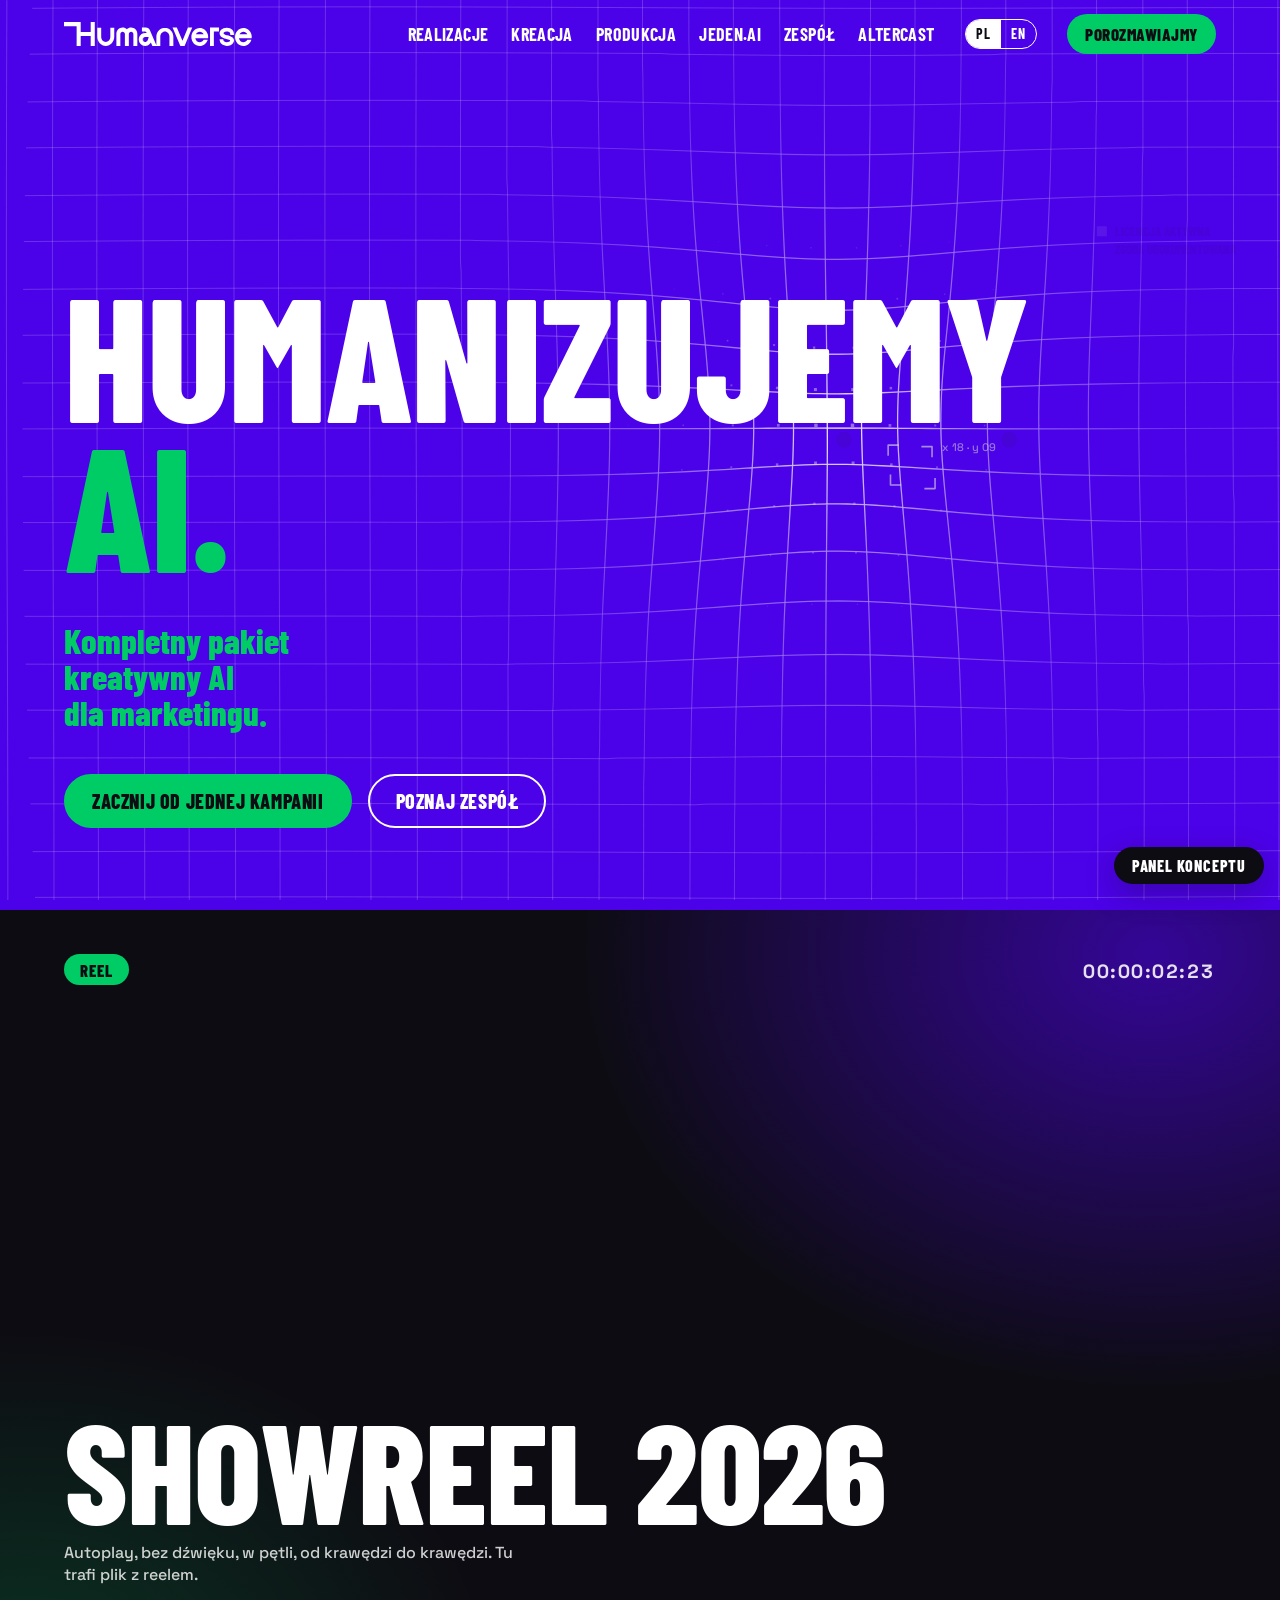
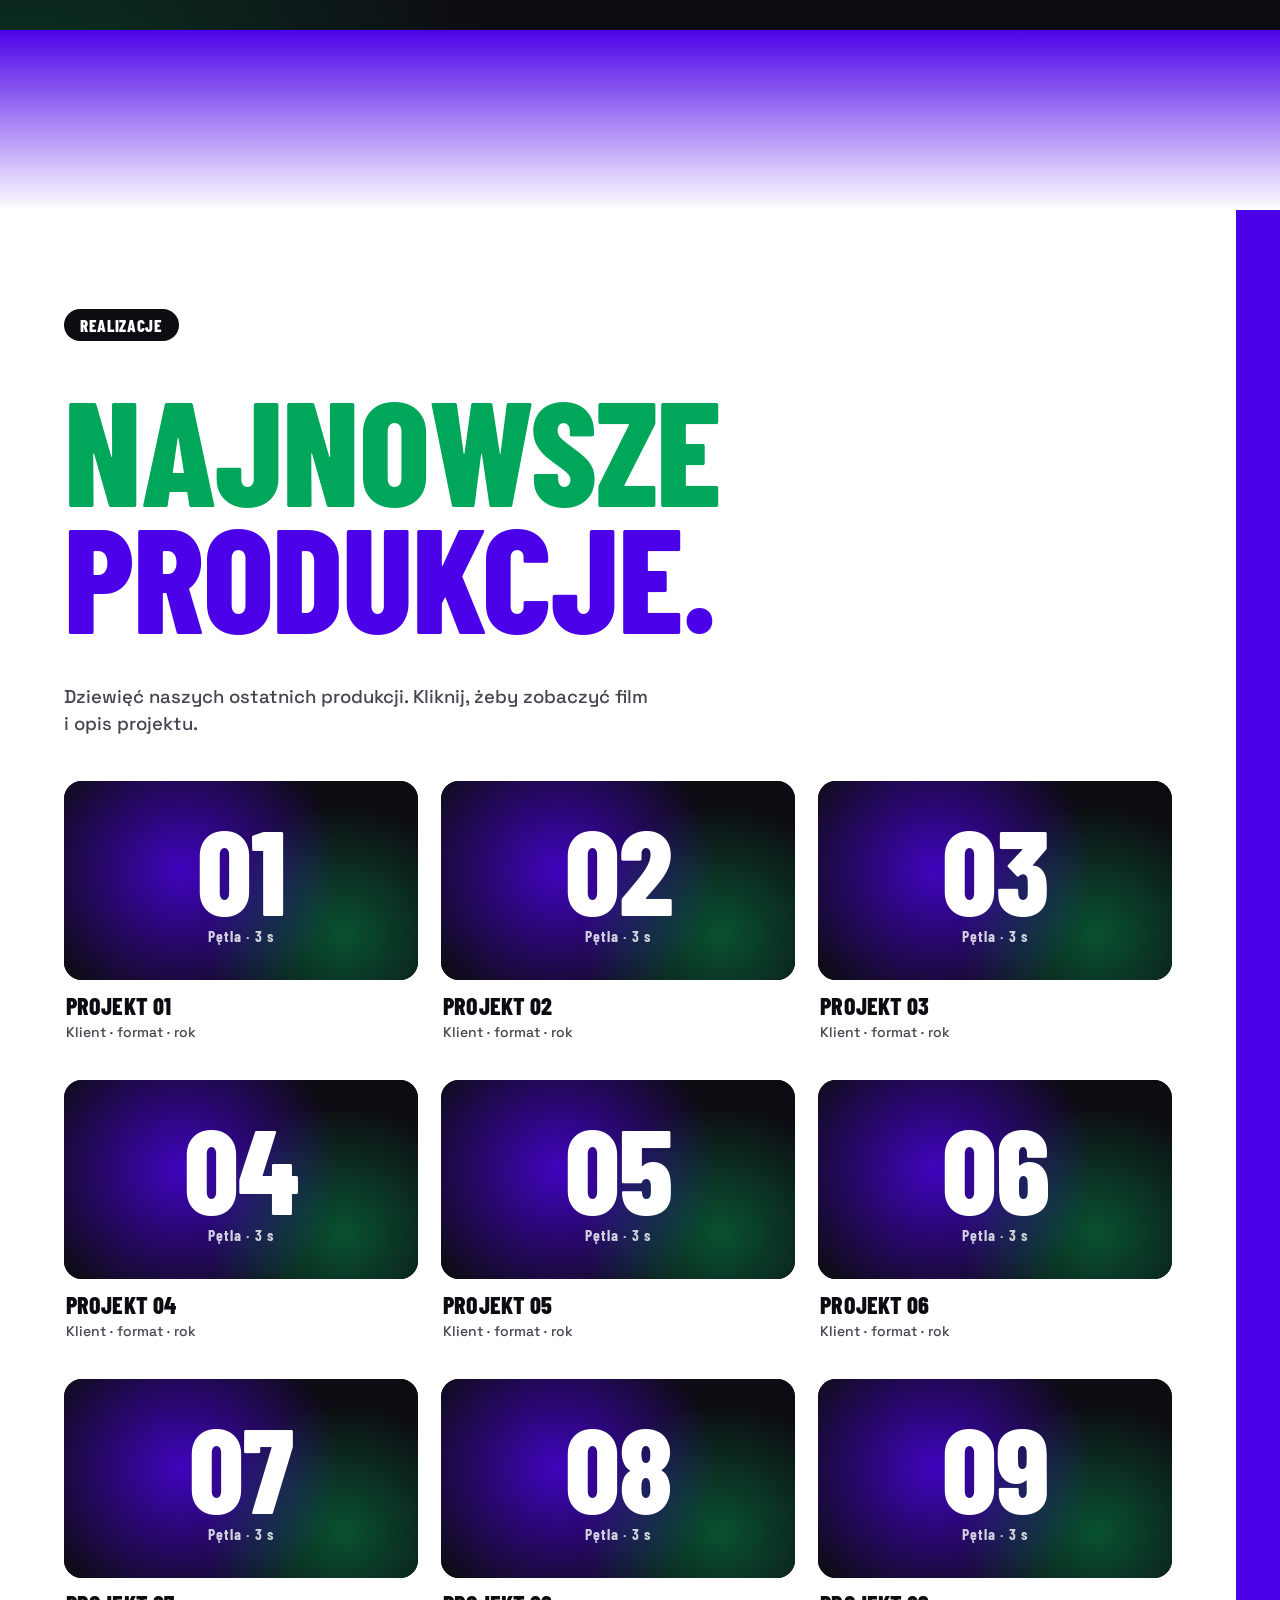
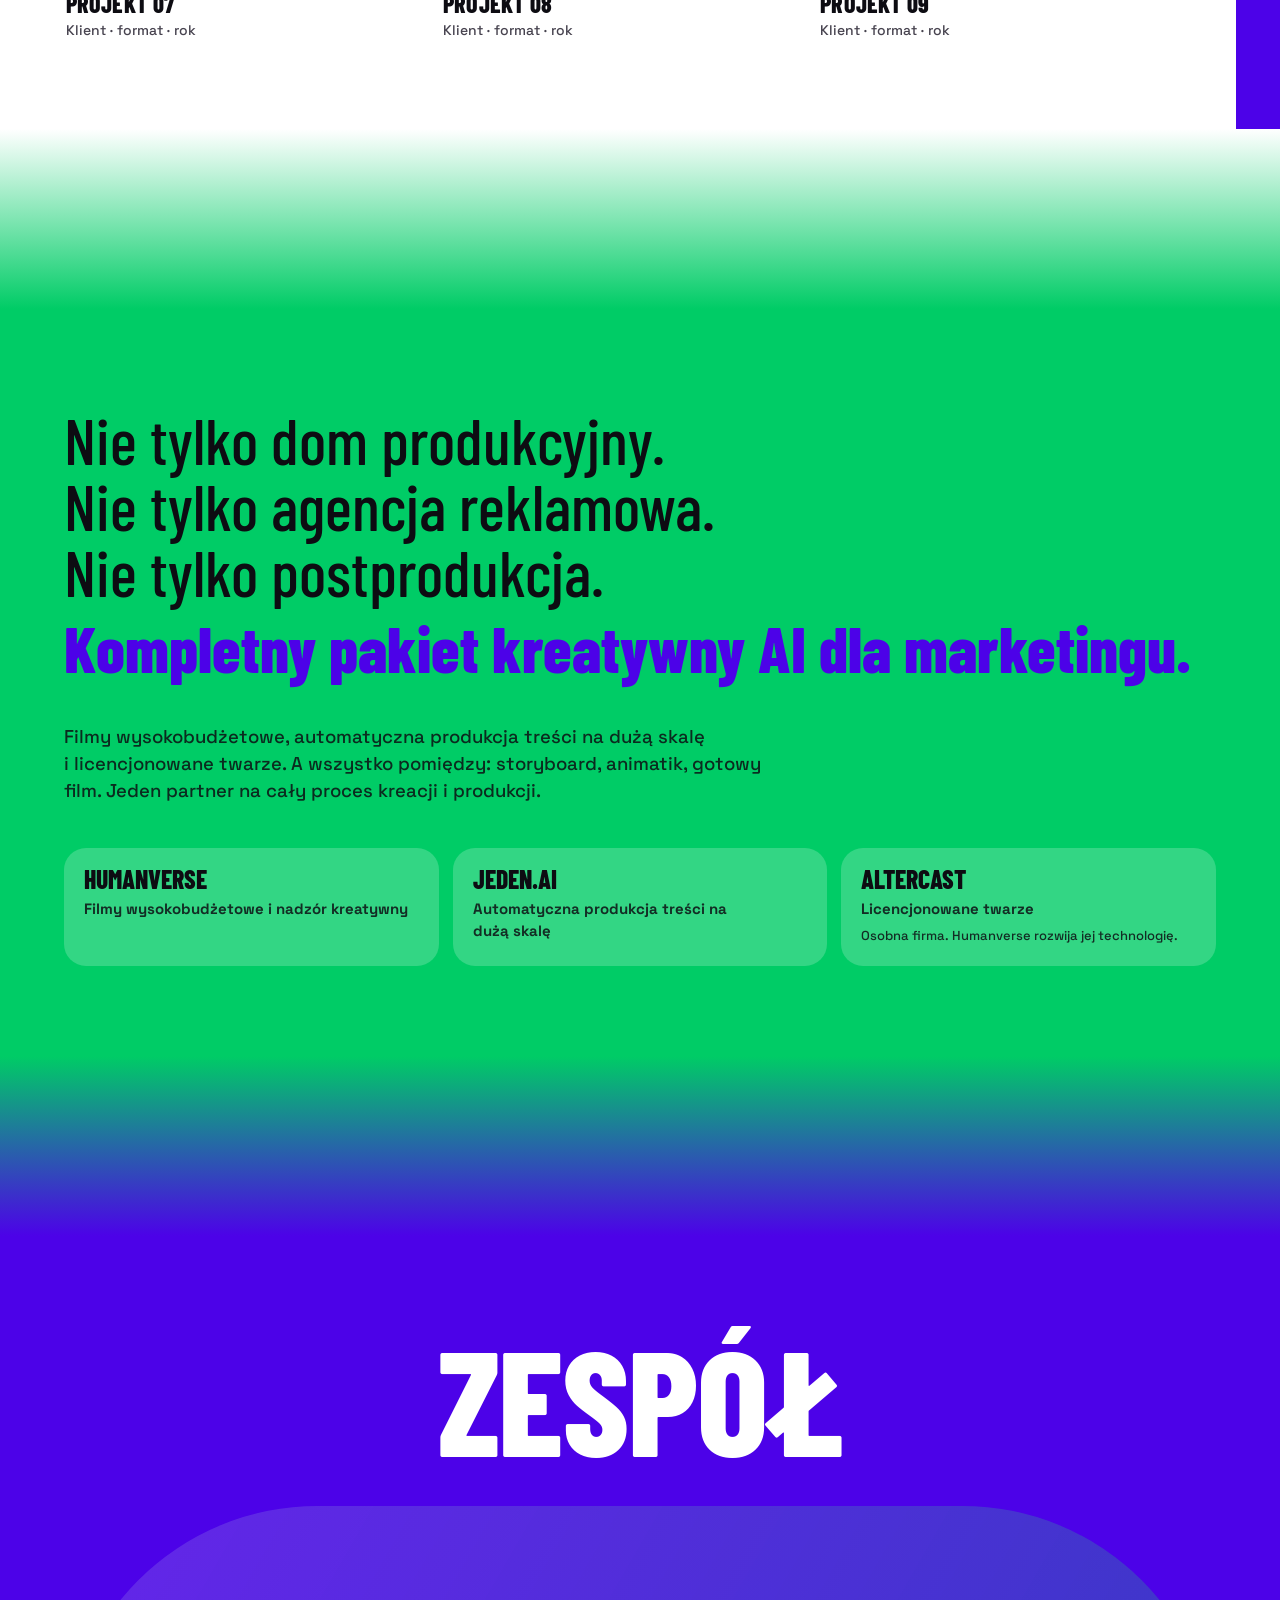
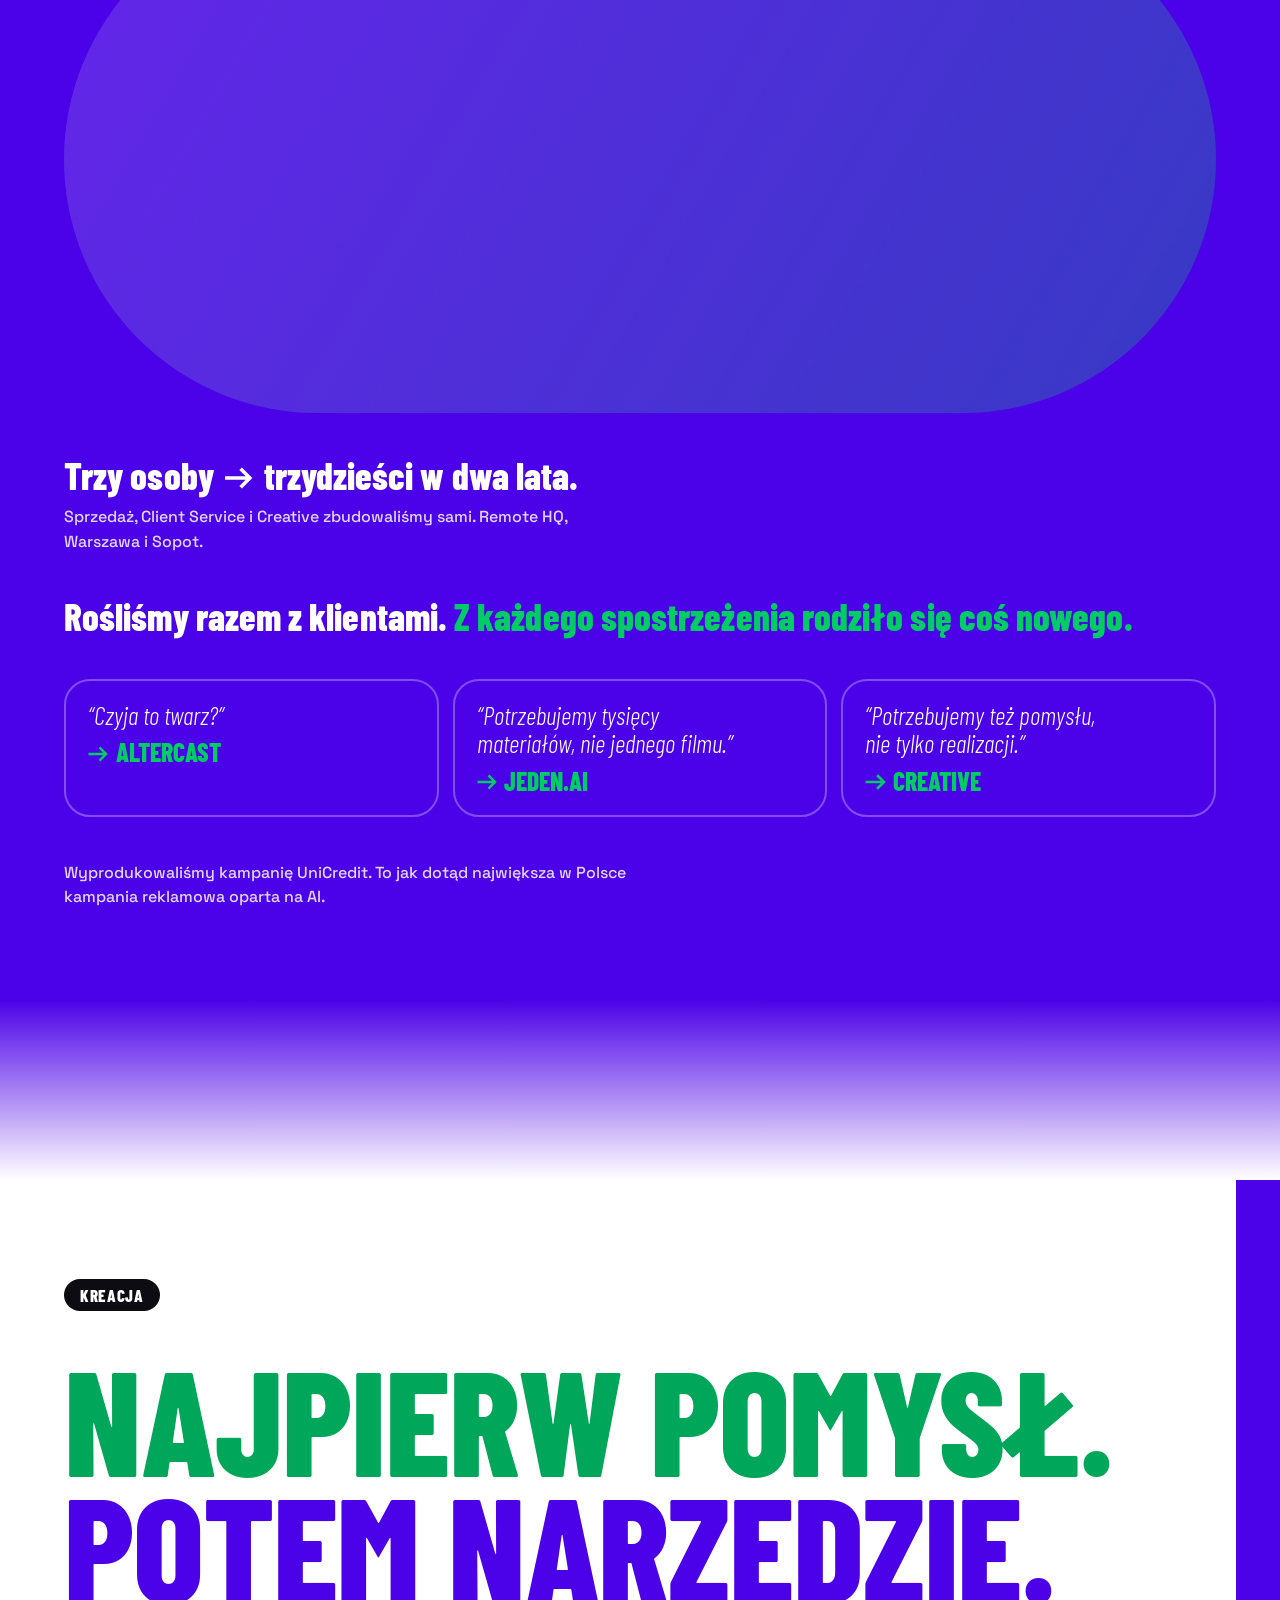
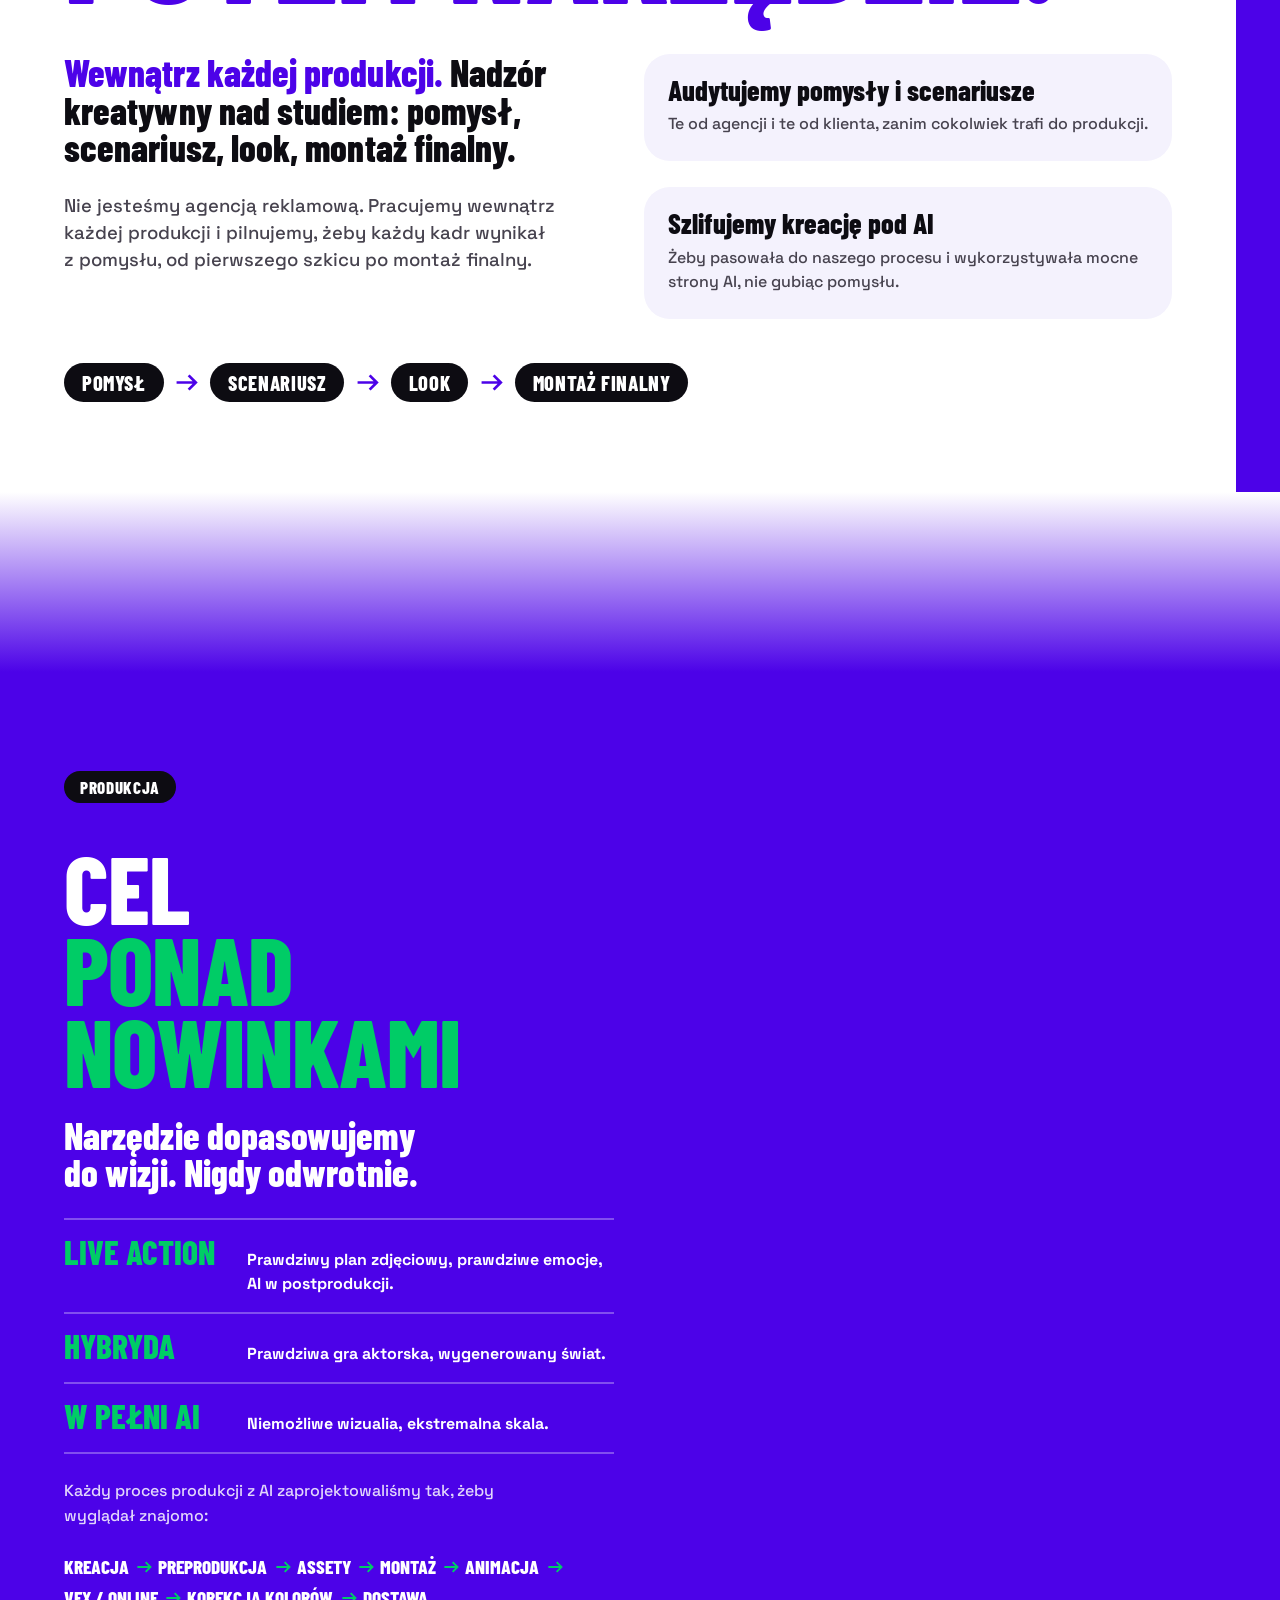
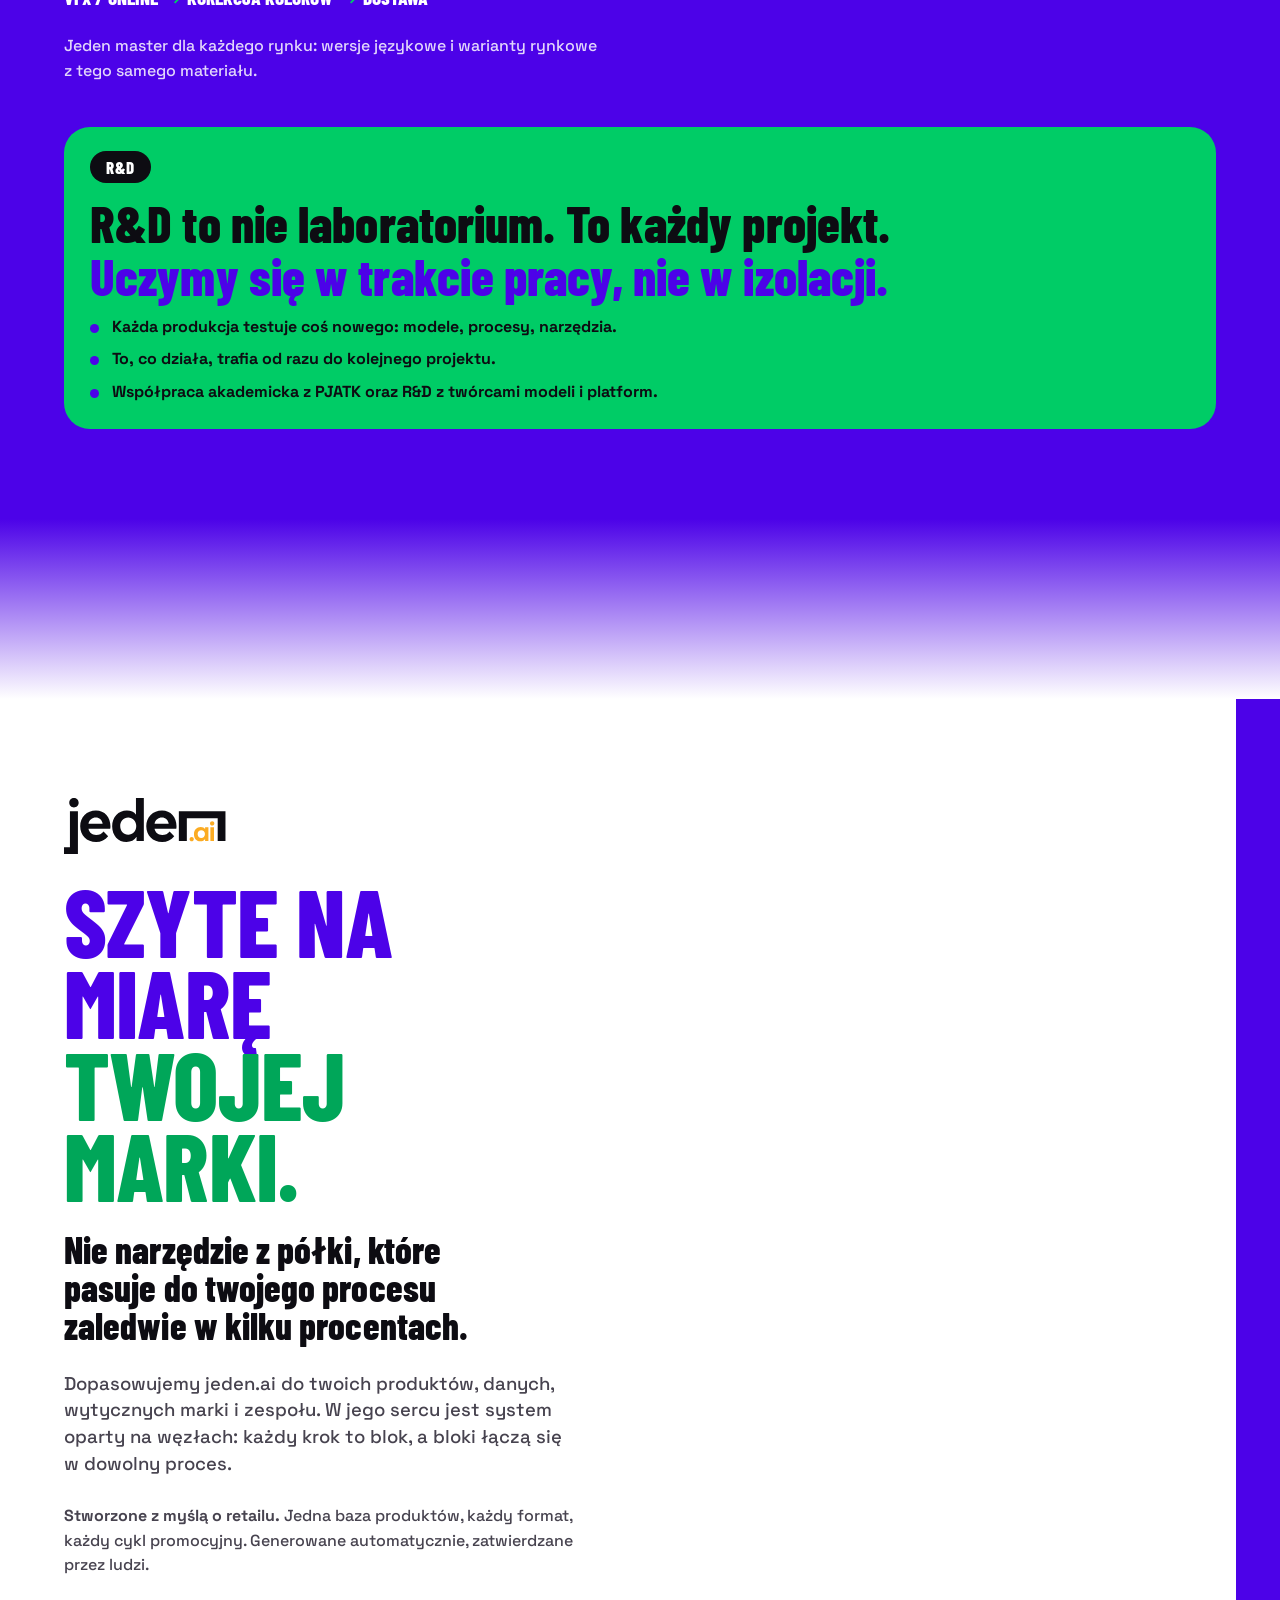
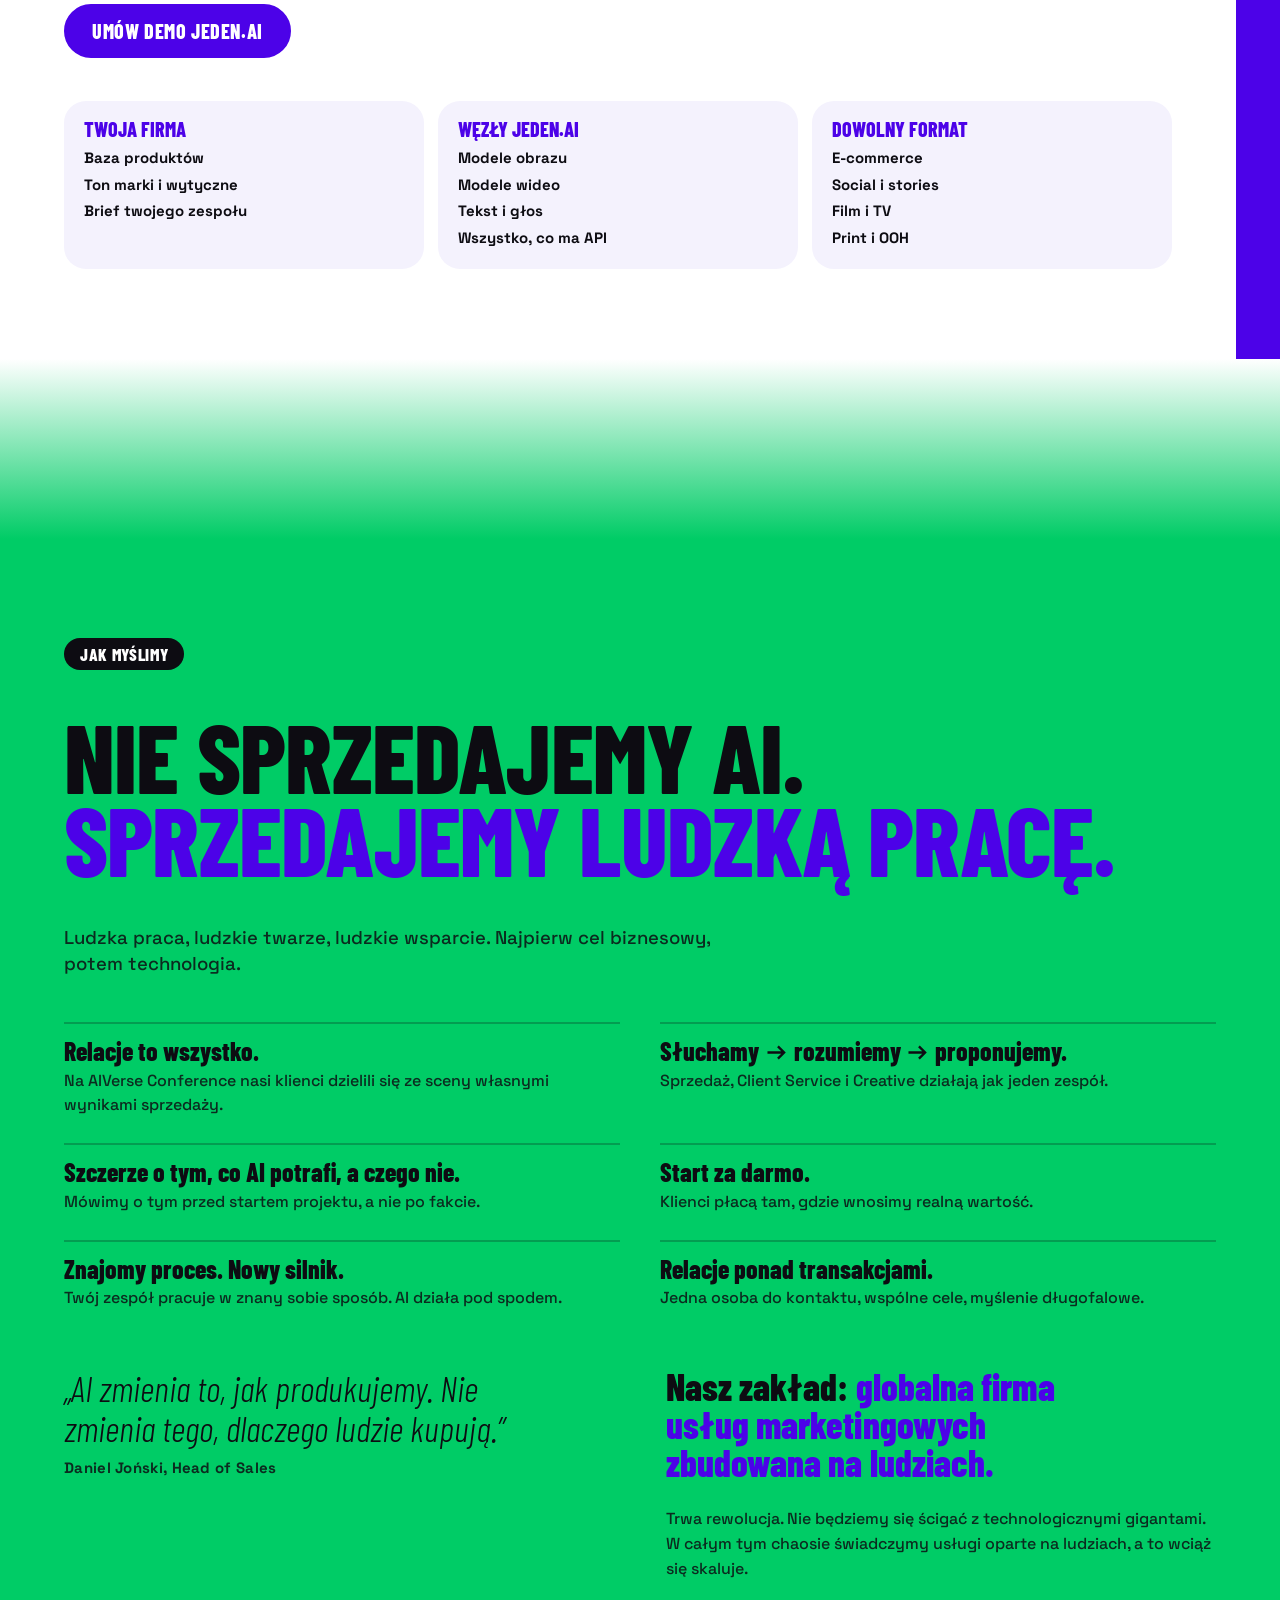
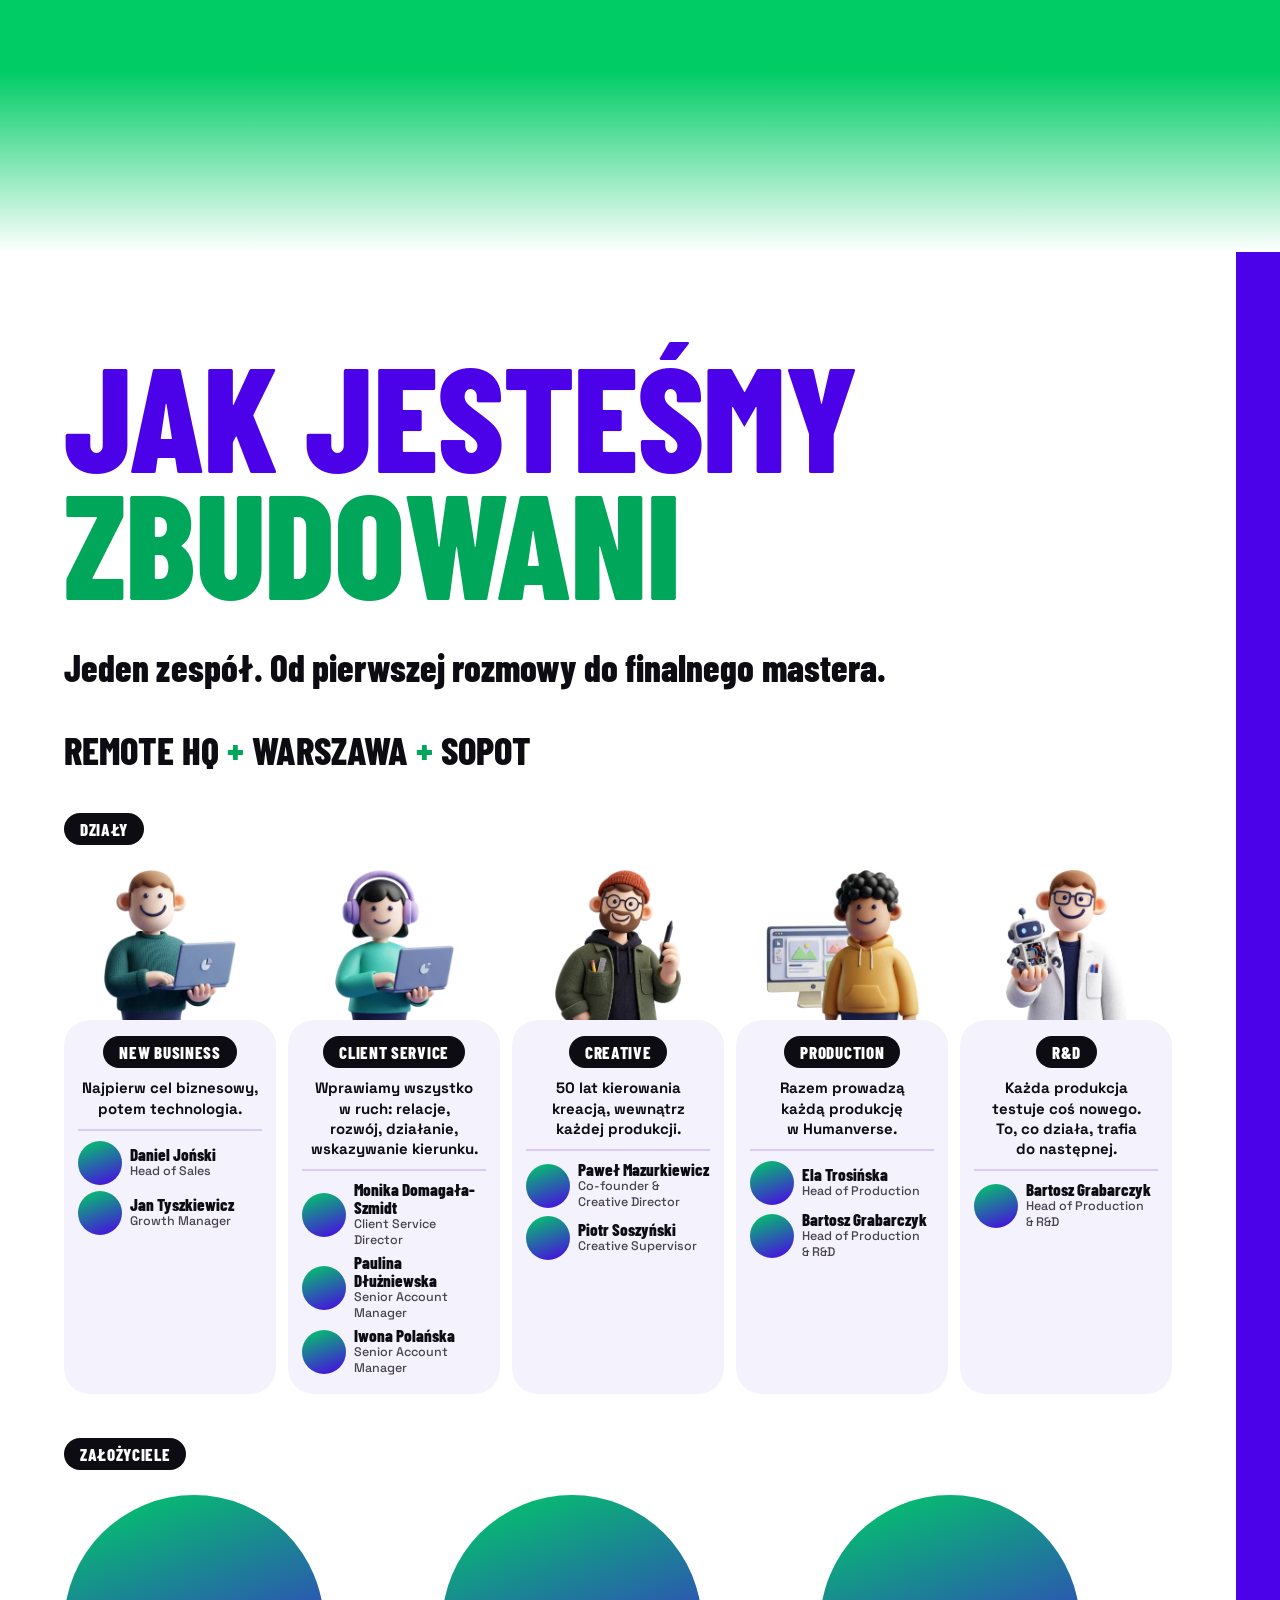
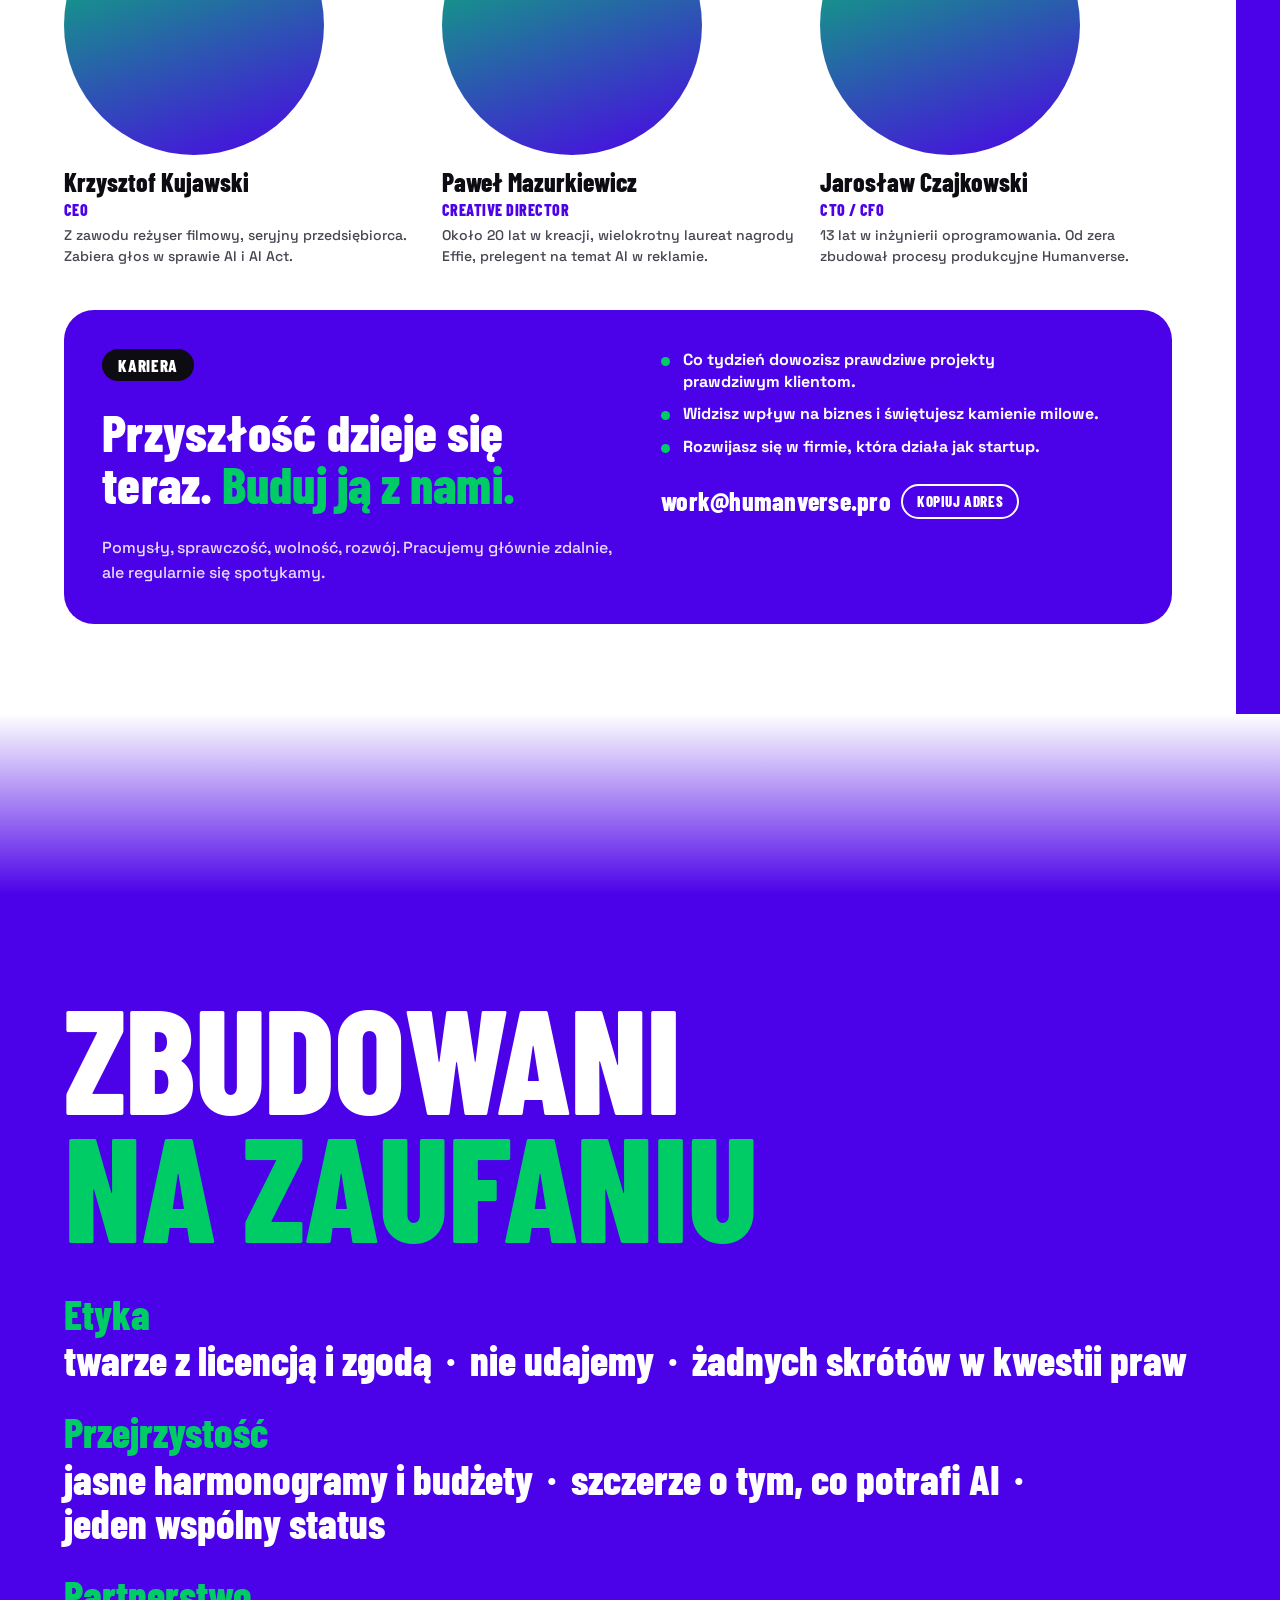
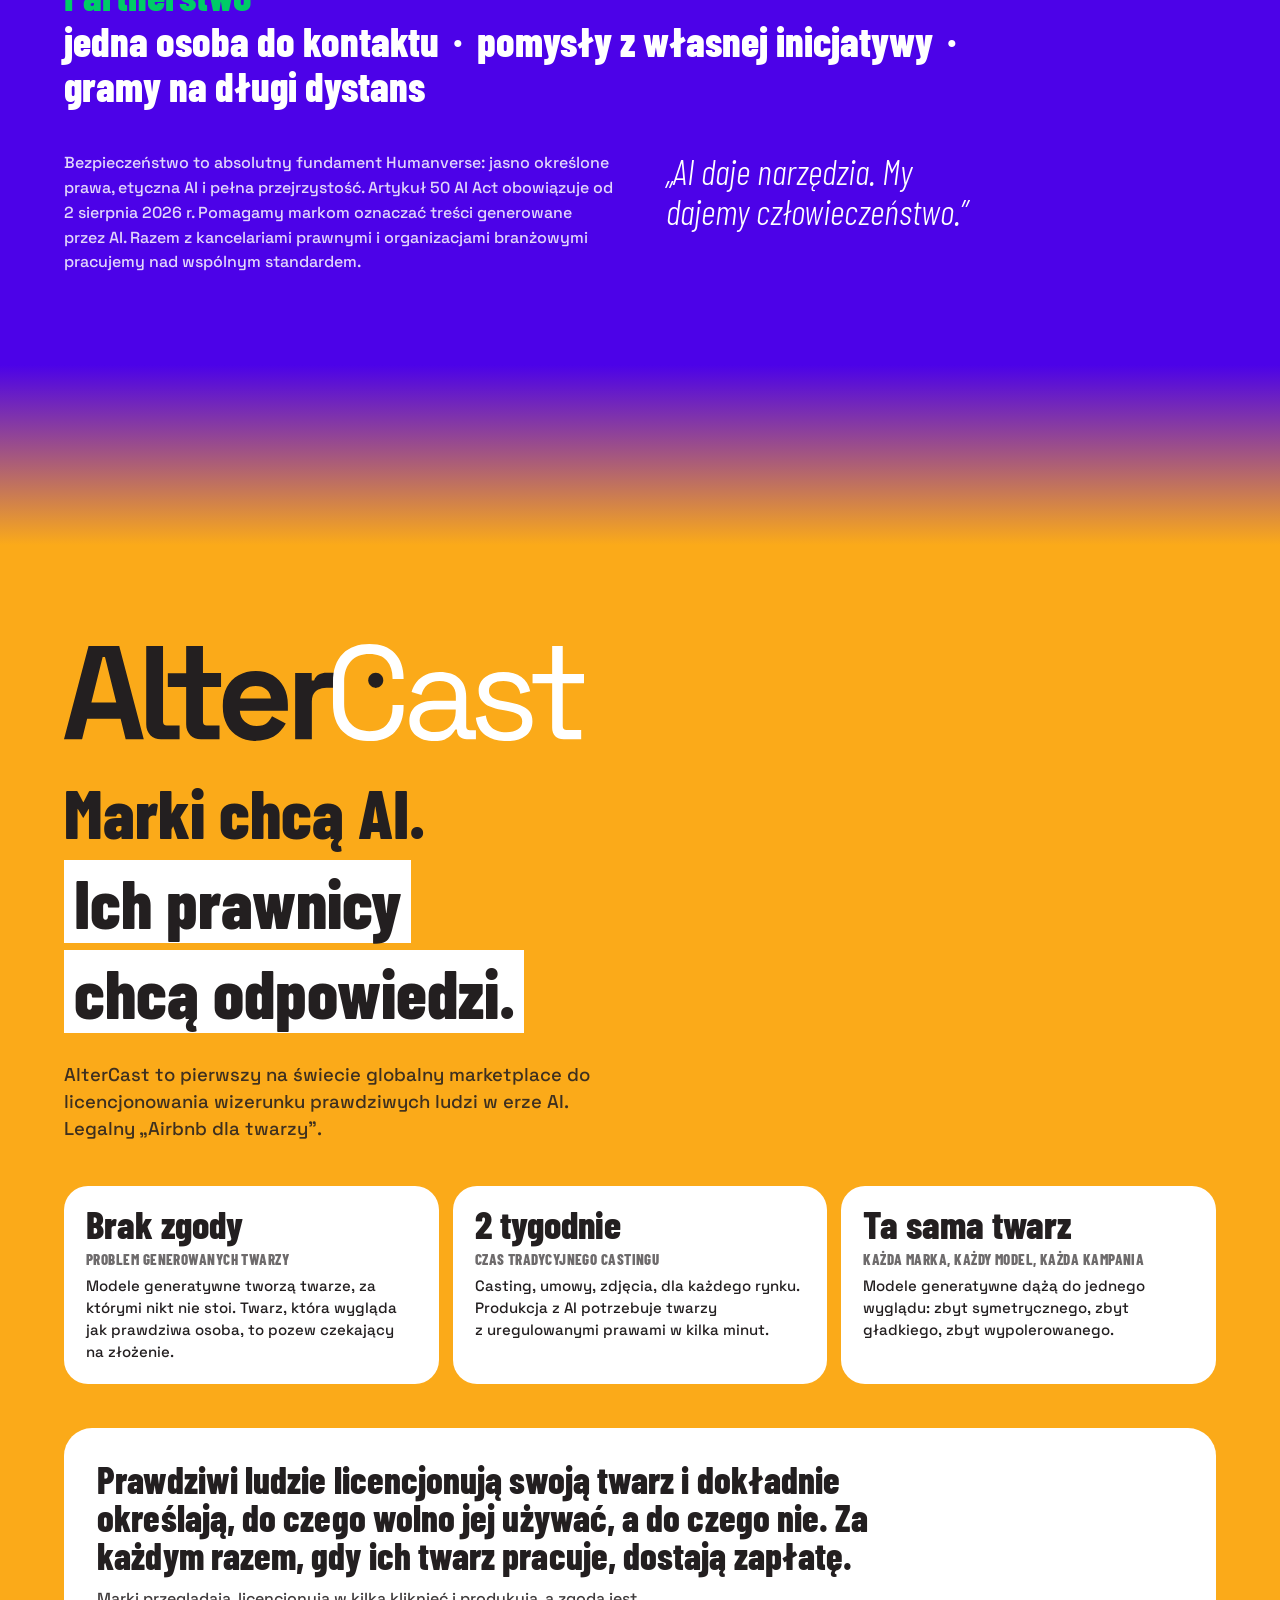
==== commit 444ef33a: "Add the reel, the latest-work grid and the team order from review - Hero: the three stats give way t" ====
--- a/prototype/index.html
+++ b/prototype/index.html
@@ -135,11 +135,16 @@
 .nav-toggle[aria-expanded="true"] .nav-ico::before { top: 4px; transform: rotate(45deg); }
 .nav-toggle[aria-expanded="true"] .nav-ico::after { top: 4px; transform: rotate(-45deg); }
 
-/* 900-1100px: all links stay in the bar, just tighter */
-@media (max-width: 1100px) {
+/* 900-1140px: all six links stay in the bar, just tighter; 900-1000px: tighter still, so links, language pill and CTA share one row */
+@media (max-width: 1140px) {
   .nav { gap: 16px; }
   .nav-links { gap: 14px; font-size: 16px; }
   .nav-cta { padding: 0 14px; font-size: 16px; }
+}
+@media (max-width: 1000px) {
+  .nav { gap: 12px; }
+  .nav-links { gap: 10px; font-size: 15px; }
+  .wordmark { height: 20px; }
 }
 /* below 900px: the links become a full-width panel under the bar, opened by the menu button */
 @media (max-width: 899.98px) {
@@ -257,14 +262,133 @@
 .ctas { display: flex; flex-wrap: wrap; gap: 12px 16px; align-items: center; }
 
 /* ---------- hero ---------- */
-.hero { justify-content: flex-end; min-height: 94vh; min-height: 94svh; padding-bottom: clamp(36px, 6vh, 64px); }
+/* the reel closes the hero: no padding under it, and it steps out of the section gutters to run edge to edge */
+.hero { justify-content: flex-end; min-height: 94vh; min-height: 94svh; padding-bottom: 0; }
 .tagline { font: 800 clamp(24px, 2.7vw, 46px)/1.05 var(--font-head); color: var(--c-green); max-width: 22ch; }
-.proof { display: grid; grid-template-columns: repeat(3, minmax(0, 1fr)); gap: 0; border-top: 2px solid var(--line); }
-.proof > div { display: grid; gap: 4px; align-content: start; padding: 16px 20px 0 0; }
-.proof b { font: 800 clamp(44px, 5.4vw, 92px)/0.9 var(--font-head); color: var(--fg); }
-.proof > div > span { font-weight: 700; font-size: clamp(14px, 1.05vw, 17px); color: var(--fg-dim); max-width: 28ch; }
-/* single column: the number sits above its text, so all three texts start at the same x */
-@media (max-width: 700px) { .proof { grid-template-columns: 1fr; } .proof > div { gap: 2px; padding: 14px 0 0; } }
+.reel {
+  position: relative; z-index: 2; box-sizing: border-box; flex: none;
+  width: calc(100% + var(--gutter) * 2); margin: clamp(44px, 6.4vw, 104px) 0 0 calc(var(--gutter) * -1);
+  aspect-ratio: 16 / 9; overflow: hidden; background: var(--black);
+}
+.reel-video { position: absolute; inset: 0; display: block; width: 100%; height: 100%; object-fit: cover; background: var(--black); }
+/* no player: where a browser would draw its own start button over a video that cannot autoplay (iOS low-power mode), hide it */
+.reel-video::-webkit-media-controls, .reel-video::-webkit-media-controls-start-playback-button,
+.work-loop::-webkit-media-controls, .work-loop::-webkit-media-controls-start-playback-button { display: none !important; -webkit-appearance: none; }
+/* placeholder until the reel file exists: a dark panel with a running timecode (25 fps, driven by work.js) */
+.reel-slate {
+  --pad: clamp(16px, 3.4vw, 56px);
+  position: absolute; inset: 0; box-sizing: border-box; overflow: hidden;
+  display: grid; grid-template-rows: auto 1fr auto auto; justify-items: start; row-gap: clamp(6px, 1vw, 14px);
+  padding: var(--pad) max(var(--gutter), var(--pad));
+  color: #FFFFFF;
+  background:
+    radial-gradient(70% 95% at 90% 6%, rgba(76, 2, 232, 0.62), transparent 64%),
+    radial-gradient(55% 75% at 2% 108%, rgba(0, 204, 102, 0.2), transparent 66%),
+    var(--black);
+}
+.reel-video ~ .reel-slate { display: none; }
+.reel.no-video .reel-video { display: none; }
+.reel.no-video .reel-slate { display: grid; }
+.reel-pill {
+  grid-row: 1; display: inline-flex; align-items: center; padding: 8px 16px 7px; border-radius: 999px;
+  background: var(--c-green); color: var(--black);
+  font: 800 clamp(14px, 1.3vw, 18px)/1 var(--font-head); letter-spacing: 0.06em; text-transform: uppercase;
+}
+.reel-t { grid-row: 3; font: 800 min(200px, max(11vw, min(13.4vw, 64px)))/0.86 var(--font-head); letter-spacing: -0.008em; text-transform: uppercase; color: #FFFFFF; }
+.reel-note { grid-row: 4; max-width: 46ch; font: 500 clamp(13px, 1.25vw, 19px)/1.4 var(--font-body); color: rgba(255, 255, 255, 0.8); }
+@media (max-width: 480px) { .reel-note { font-size: clamp(11.5px, 3.4vw, 13px); } }
+.reel-tc {
+  position: absolute; top: var(--pad); right: max(var(--gutter), var(--pad));
+  display: inline-flex; align-items: center; min-height: 1.9em; padding: 0 0.1em;
+  font: 700 clamp(13px, 1.5vw, 22px)/1 var(--font-body); font-variant-numeric: tabular-nums; letter-spacing: 0.08em; color: rgba(255, 255, 255, 0.88);
+}
+
+/* ---------- work: nine tiles that open an overlay ---------- */
+.work-grid { display: grid; grid-template-columns: repeat(3, minmax(0, 1fr)); gap: clamp(26px, 3vw, 44px) clamp(14px, 1.8vw, 28px); }
+.work-item { min-width: 0; }
+/* 420-759px: two columns, the first tile spans both (1 + 4 rows, no orphan); under 420px a single column */
+@media (max-width: 759.98px) {
+  .work-grid { grid-template-columns: repeat(2, minmax(0, 1fr)); }
+  .work-item:first-child { grid-column: 1 / -1; }
+}
+@media (max-width: 419.98px) { .work-grid { grid-template-columns: minmax(0, 1fr); } }
+/* the whole tile is the button */
+.work-tile {
+  display: block; width: 100%; margin: 0; padding: 0; border: 0; border-radius: 18px; background: none;
+  color: inherit; font: inherit; text-align: left; cursor: pointer; -webkit-tap-highlight-color: transparent;
+}
+.work-tile:focus-visible { outline: 3px solid var(--c-violet); outline-offset: 6px; }
+.work-media {
+  position: relative; display: block; aspect-ratio: 16 / 9; border-radius: 18px; overflow: hidden; isolation: isolate;
+  background: var(--black); container-type: inline-size;
+}
+.work-loop, .work-slate { transition: transform 0.7s cubic-bezier(0.2, 0.7, 0.2, 1); }
+.work-loop { position: absolute; inset: 0; display: block; width: 100%; height: 100%; object-fit: cover; }
+.work-tile:hover .work-loop, .work-tile:focus-visible .work-loop,
+.work-tile:hover .work-slate, .work-tile:focus-visible .work-slate { transform: scale(1.045); }
+.work-cap { display: grid; gap: 4px; padding: 14px 2px 0; }
+.work-title { display: block; font: 800 24px/1.02 var(--font-head); letter-spacing: 0.005em; text-transform: uppercase; color: var(--fg); transition: color 0.2s ease; }
+.work-sub { display: block; font: 500 14px/1.35 var(--font-body); color: var(--fg-dim); }
+.work-tile:hover .work-title, .work-tile:focus-visible .work-title { color: var(--c-violet); }
+
+/* placeholder until a loop exists: the project number on a dark panel with a slow drift of brand colour */
+.work-slate {
+  position: absolute; inset: 0; display: grid; place-content: center; justify-items: center; gap: 0.5em;
+  overflow: hidden; color: #FFFFFF; background: var(--black);
+}
+.work-slate::before, .work-slate::after { content: ""; position: absolute; border-radius: 50%; pointer-events: none; }
+.work-slate::before {
+  left: -12%; top: -30%; width: 90%; height: 150%;
+  background: radial-gradient(closest-side, rgba(76, 2, 232, 0.8), rgba(76, 2, 232, 0));
+  animation: slate-a 15s ease-in-out infinite alternate;
+}
+.work-slate::after {
+  right: -18%; bottom: -42%; width: 78%; height: 130%;
+  background: radial-gradient(closest-side, rgba(0, 204, 102, 0.36), rgba(0, 204, 102, 0));
+  animation: slate-b 19s ease-in-out infinite alternate;
+}
+.work-item:nth-child(3n + 2) .work-slate::before { animation-delay: -5s; }
+.work-item:nth-child(3n + 2) .work-slate::after { animation-delay: -9s; }
+.work-item:nth-child(3n) .work-slate::before { animation-delay: -10s; }
+.work-item:nth-child(3n) .work-slate::after { animation-delay: -4s; }
+@keyframes slate-a { from { transform: translate(-6%, -6%) scale(1); } to { transform: translate(34%, 12%) scale(1.18); } }
+@keyframes slate-b { from { transform: translate(8%, 6%) scale(1.08); } to { transform: translate(-40%, -16%) scale(0.86); } }
+html.motion-off .work-slate::before, html.motion-off .work-slate::after { animation-play-state: paused; }
+.work-slate b { position: relative; z-index: 1; font: 800 96px/0.84 var(--font-head); font-size: 34cqw; letter-spacing: -0.01em; }
+.work-slate small { position: relative; z-index: 1; font: 700 14px/1 var(--font-head); font-size: clamp(14px, 4.4cqw, 26px); letter-spacing: 0.06em; color: rgba(255, 255, 255, 0.8); }
+
+/* overlay: a black rounded frame, the film at 80% of the page width, then a big subtitle and the description */
+.work-dialog {
+  box-sizing: border-box; width: 100%; height: 100%; max-width: none; max-height: none; margin: 0; padding: 0; border: 0;
+  background: transparent; color: #FFFFFF; overflow: hidden;
+}
+.work-dialog[open] { display: grid; place-items: center; }
+.work-dialog::backdrop { background: rgba(13, 12, 18, 0.72); -webkit-backdrop-filter: blur(6px); backdrop-filter: blur(6px); }
+.wd-frame {
+  box-sizing: border-box; position: relative; width: 80vw; max-height: 92vh; max-height: 92dvh; overflow-y: auto; overscroll-behavior: contain;
+  --wd-pad: clamp(16px, 2.4vw, 32px); padding: var(--wd-pad); border-radius: 28px; background: var(--black); color: #FFFFFF;
+  scrollbar-width: thin; scrollbar-color: rgba(255, 255, 255, 0.3) transparent;
+}
+@media (max-width: 600px) { .wd-frame { width: calc(100vw - 32px); border-radius: 22px; } }
+/* sticky and pulled over the media's corner, so the close button stays in reach while the text scrolls */
+.wd-close {
+  position: sticky; top: 12px; z-index: 3; display: grid; place-items: center; width: 44px; height: 44px; box-sizing: border-box;
+  margin: 12px 12px -56px auto; padding: 0; border-radius: 50%; cursor: pointer;
+  border: 2px solid rgba(255, 255, 255, 0.6); background: rgba(13, 12, 18, 0.72); color: #FFFFFF;
+  -webkit-backdrop-filter: blur(4px); backdrop-filter: blur(4px);
+  transition: background-color 0.2s ease, color 0.2s ease, border-color 0.2s ease;
+}
+.wd-close svg { width: 20px; height: 20px; display: block; }
+.wd-close:hover { background: #FFFFFF; border-color: #FFFFFF; color: var(--black); }
+.wd-close:focus-visible { outline: 3px solid var(--c-green); outline-offset: 3px; }
+/* full width of the frame; on a short window it narrows (still 16:9) so the film and the title below it stay in view */
+.wd-media { position: relative; width: min(100%, calc((92vh - var(--wd-pad) * 2 - 180px) * 16 / 9)); width: min(100%, calc((92dvh - var(--wd-pad) * 2 - 180px) * 16 / 9)); aspect-ratio: 16 / 9; border-radius: 16px; overflow: hidden; isolation: isolate; background: #000000; container-type: inline-size; }
+.wd-media > video, .wd-media > img { position: absolute; inset: 0; display: block; width: 100%; height: 100%; object-fit: cover; }
+.wd-media > video[controls] { object-fit: contain; }
+.wd-title { margin: clamp(18px, 2.4vw, 32px) 0 0; font: 800 clamp(36px, 4.6vw, 72px)/0.95 var(--font-head); text-transform: uppercase; color: #FFFFFF; text-wrap: balance; overflow-wrap: anywhere; }
+.wd-sub { margin: 10px 0 0; font: 700 20px/1.2 var(--font-head); letter-spacing: 0.04em; text-transform: uppercase; color: var(--c-green); }
+.wd-desc { margin: 18px 0 0; max-width: 70ch; font: 400 17px/1.55 var(--font-body); color: rgba(255, 255, 255, 0.8); }
+.wd-sub:empty, .wd-desc:empty { display: none; }
 
 /* positioning */
 .nots { display: grid; gap: 2px; }
@@ -342,22 +466,29 @@
 .person .rl { font: 800 16px/1.1 var(--font-head); text-transform: uppercase; letter-spacing: 0.03em; color: var(--c-violet); }
 .person .bio { font-weight: 500; font-size: 14px; color: var(--fg-dim); }
 @media (max-width: 760px) { .founders { grid-template-columns: repeat(3, minmax(0, 1fr)); gap: 10px; } .person .bio { display: none; } .person .nm { font-size: 18px; } .person .rl { font-size: 13px; } }
-.depts { display: grid; grid-template-columns: repeat(5, minmax(0, 1fr)); gap: 12px; }
-.dept { display: grid; gap: 10px; align-content: start; padding: 16px 16px 18px; border-radius: 26px; background: var(--card); }
-.dept .char { height: 150px; display: grid; place-items: end center; }
-.dept .char img { max-height: 150px; max-width: 100%; width: auto; display: block; }
-.dept .char:empty { background: radial-gradient(circle at 50% 70%, rgba(76, 2, 232, 0.14), transparent 60%); }
+/* Each character stands BEHIND its card: the 3D figure is cut flat at the waist, and that cut sits exactly on the card's top
+   edge (the card is opaque and the figure is not tucked under it). The card's top margin reserves the figure's height, so
+   cards still align in their rows. The figure box keeps clear of the card's rounded corners, so the cut always lands on the
+   straight part of the edge. */
+.depts { --char-h: 150px; --dept-r: 26px; display: grid; grid-template-columns: repeat(5, minmax(0, 1fr)); gap: 24px 12px; }
+.dept { position: relative; margin-top: var(--char-h); display: grid; gap: 10px; align-content: start; padding: 16px 14px 18px; border-radius: var(--dept-r); background: var(--card); }
+.dept .char {
+  position: absolute; left: 0; right: 0; bottom: 100%; height: var(--char-h); box-sizing: border-box; padding: 0 var(--dept-r);
+  display: flex; justify-content: center; align-items: flex-end; pointer-events: none;
+}
+.dept .char img { display: block; height: 100%; width: auto; max-width: 100%; object-fit: contain; object-position: center bottom; }
 .dept .kicker { justify-self: center; }
 .dept .line { font-weight: 700; font-size: 15px; line-height: 1.35; text-align: center; }
 .dept .people { display: grid; gap: 6px; border-top: 2px solid var(--line); padding-top: 10px; }
-.dept .people li { display: grid; grid-template-columns: 38px minmax(0, 1fr); gap: 10px; align-items: center; }
-.dept .people .av { width: 38px; height: 50px; border-radius: 50%; overflow: hidden; background: linear-gradient(160deg, var(--c-green), var(--c-violet)); }
-.dept .people .av img { width: 100%; height: 100%; object-fit: cover; display: block; transform: scale(1.04); }
+.dept .people li { display: grid; grid-template-columns: 44px minmax(0, 1fr); gap: 8px; align-items: center; }
+.dept .people .av { width: 44px; height: 44px; aspect-ratio: 1 / 1; border-radius: 50%; overflow: hidden; background: linear-gradient(160deg, var(--c-green), var(--c-violet)); }
+.dept .people .av img { width: 100%; height: 100%; object-fit: cover; object-position: center 30%; display: block; transform: scale(1.04); }
 .dept .people b { display: block; font: 800 17px/1.05 var(--font-head); }
 .dept .people small { display: block; font-weight: 500; font-size: 12.5px; color: var(--fg-dim); line-height: 1.25; }
 @media (max-width: 1180px) { .depts { grid-template-columns: repeat(3, minmax(0, 1fr)); } }
 @media (max-width: 760px) { .depts { grid-template-columns: repeat(2, minmax(0, 1fr)); } }
 @media (max-width: 460px) { .depts { grid-template-columns: 1fr; } }
+@media (max-width: 600px) { .depts { --char-h: 130px; } }
 .places { font: 800 clamp(26px, 3vw, 48px)/1 var(--font-head); text-transform: uppercase; }
 .places .b { color: var(--c-green-ink); }
 .careers { display: grid; grid-template-columns: minmax(0, 1.1fr) minmax(0, 1fr); gap: clamp(20px, 3vw, 40px); padding: clamp(22px, 3vw, 40px); border-radius: 30px; background: var(--c-violet); color: #FFFFFF; }
@@ -456,6 +587,11 @@
   .btn { transition: none; }
   .btn:hover { transform: none; }
   .nav-ico::before, .nav-ico::after { transition: none; }
+  /* work tiles: no drifting colour on the placeholders, no zoom on hover (videos and the timecode are stopped by work.js) */
+  .work-slate::before, .work-slate::after { animation: none; }
+  .work-loop, .work-slate, .work-title, .wd-close { transition: none; }
+  .work-tile:hover .work-loop, .work-tile:focus-visible .work-loop,
+  .work-tile:hover .work-slate, .work-tile:focus-visible .work-slate { transform: none; }
 }
 </style>
 </head>
@@ -483,6 +619,7 @@
 </svg></a>
   <button class="nav-toggle" id="navToggle" type="button" aria-expanded="false" aria-controls="navLinks"><span class="nav-ico" aria-hidden="true"></span><span class="nav-toggle-text" data-i18n="nav.menu">Menu</span></button>
   <nav class="nav-links" id="navLinks" aria-label="Główna" data-i18n-attr="aria-label:nav.aria">
+    <a href="#work" data-i18n="nav.work">Realizacje</a>
     <a href="#creative" data-i18n="nav.creative">Kreacja</a>
     <a href="#production" data-i18n="nav.production">Produkcja</a>
     <a href="#jeden">jeden.ai</a>
@@ -505,11 +642,103 @@
         <a class="btn primary" href="#contact" data-i18n="hero.cta1">Zacznij od jednej kampanii</a>
         <a class="btn" href="#team" data-i18n="hero.cta2">Poznaj zespół</a>
       </div>
-      <div class="proof">
-        <div><b>#1</b><span data-i18n="hero.p1">Największy niezależny producent wideo z&nbsp;AI w&nbsp;Polsce.</span></div>
-        <div><b>3 <span class="arr">→</span> 30</b><span data-i18n="hero.p2">Z&nbsp;trzyosobowego zespołu do trzydziestu specjalistów w&nbsp;dwa lata.</span></div>
-        <div><b>100+</b><span data-i18n="hero.p3">Filmów z&nbsp;AI wyprodukowanych w&nbsp;samym 2026 roku.</span></div>
-      </div>
+    </div>
+    <div class="reel"><div class="reel-slate">
+      <span class="reel-pill">Reel</span>
+      <p class="reel-t" data-i18n="reel.t">Showreel 2026</p>
+      <p class="reel-note" data-i18n="reel.note">Autoplay, bez dźwięku, w&nbsp;pętli, od krawędzi do krawędzi. Tu trafi plik z&nbsp;reelem.</p>
+      <span class="reel-tc" aria-hidden="true">00:00:00:00</span>
+    </div></div>
+  </section>
+
+  <section id="work" class="scene s-white" data-mode="modules" data-bg="white" aria-labelledby="work-title">
+    <div class="rail" aria-hidden="true"><div class="rail-mark"><svg aria-hidden="true" focusable="false" viewBox="0 0 407 52" fill="none" xmlns="http://www.w3.org/2000/svg">
+<g clip-path="url(#clip2)">
+<path d="M57.8522 21.4361L36.1987 21.4361L36.1987 6.32918e-06L9.09196e-06 0L7.52438e-06 8.96551L27.3578 8.96551L27.3578 51.8287L36.1987 51.8287L36.1987 30.3926L57.8522 30.3926L57.8522 51.8287L66.693 51.8287L66.6931 1.1661e-05L57.8522 1.01152e-05L57.8522 21.4361Z" fill="white"/>
+<path d="M100.377 32.0866C100.377 38.2408 95.9434 43.2507 90.4878 43.2507C85.0322 43.2507 80.5985 38.2408 80.5985 32.0866L80.5985 12.3174L72.0952 12.3174L72.0952 32.0956C72.0952 43.0074 80.3497 51.8828 90.4967 51.8828C100.644 51.8828 108.898 43.0074 108.898 32.0956L108.898 12.2454L100.395 12.2454L100.395 32.0866L100.377 32.0866Z" fill="white"/>
+<path d="M145.399 12.1643C141.845 12.1643 138.611 13.579 136.203 15.8677C133.795 13.579 130.561 12.1643 127.006 12.1643C119.569 12.1643 113.519 18.3005 113.519 25.8423L113.519 51.8288L122.093 51.8288L122.093 25.8423C122.093 23.0941 124.296 20.8595 127.006 20.8595C129.716 20.8595 131.92 23.0941 131.92 25.8423L131.92 51.8288L140.494 51.8288L140.494 25.8423C140.494 23.0941 142.698 20.8595 145.408 20.8595C148.118 20.8595 150.321 23.0941 150.321 25.8423L150.321 51.8288L158.896 51.8288L158.896 25.8423C158.896 18.3005 152.845 12.1643 145.408 12.1643L145.399 12.1643Z" fill="white"/>
+<path d="M218.552 12.2003C208.405 12.2003 200.15 21.0757 200.15 31.9874L200.15 50.387L186.129 17.958C184.61 14.4439 181.189 12.1732 177.404 12.1732L168.821 12.1732L168.821 20.7963L174.587 20.7963C176.711 20.7963 178.63 22.0668 179.483 24.0401L179.483 24.0581L175.689 24.0581C168.154 24.0581 162.023 30.2754 162.023 37.9164C162.023 45.5573 168.154 51.7746 175.689 51.7746C178.026 51.7746 184.157 51.0628 188.262 44.3319L191.505 51.8287L208.662 51.8287L208.662 31.9874C208.662 25.8332 213.105 20.8234 218.552 20.8234C223.998 20.8234 228.441 25.8332 228.441 31.9874L228.441 51.7656L236.944 51.7656L236.944 31.9874C236.944 21.0757 228.69 12.2003 218.543 12.2003L218.552 12.2003ZM175.68 43.1515C172.837 43.1515 170.527 40.8088 170.527 37.9254C170.527 35.042 172.837 32.6993 175.68 32.6993L183.215 32.6993L183.268 32.8344C182.584 37.2766 180.736 43.1605 175.671 43.1605L175.68 43.1515Z" fill="white"/>
+<path d="M268.612 12.1824L256.67 40.7819L244.452 12.1824L235.185 12.1824L252.12 51.8288L261.299 51.8288L277.835 12.1824L268.612 12.1824Z" fill="white"/>
+<path d="M294.148 12.786C284.098 12.786 275.933 21.5803 275.933 32.393C275.933 43.2056 284.098 51.9999 294.148 51.9999C302.224 51.9999 309.093 46.3233 311.474 38.4571L302.642 38.4571C300.874 41.6378 297.72 43.7282 294.148 43.7282C289.367 43.7282 285.369 39.9889 284.356 34.961L312.194 34.961C312.309 34.114 312.363 33.267 312.363 32.384C312.363 30.2755 312.052 28.2301 311.465 26.3289C309.102 18.4626 302.224 12.777 294.139 12.777L294.148 12.786ZM285.662 26.3379C287.422 23.1571 290.567 21.0487 294.157 21.0487C297.746 21.0487 300.892 23.1662 302.651 26.3379L285.671 26.3379L285.662 26.3379Z" fill="white"/>
+<path d="M316.299 51.8288L324.722 51.8288L324.722 20.8415L335.926 20.8415L335.926 12.1824L316.299 12.1824L316.299 51.8288Z" fill="white"/>
+<path d="M353.937 28.906L352.524 28.4915C345.851 26.4911 345.878 25.0855 345.762 24.2475C345.647 23.4095 346.953 20.3189 352.533 20.3189L352.577 20.3189C355.465 20.3189 357.553 21.0127 358.762 22.3463C360.432 24.1844 360.237 26.9507 360.237 26.9777L360.237 27.9058L368.171 27.9058L368.171 26.9867C368.216 25.1576 367.94 20.6793 364.697 17.012C361.916 13.8764 357.846 12.2995 352.595 12.2815L352.542 12.2815C347.664 12.2815 343.39 13.8944 340.493 16.8138C338.37 18.9673 337.144 21.6705 337.161 24.2475C337.161 31.3388 343.47 34.1771 350.303 36.2045L351.76 36.619C353.857 37.2407 357.313 38.2409 359.215 39.2321C359.979 39.6375 360.21 40.6377 359.668 41.3315C358.788 42.4488 356.878 43.7914 352.764 43.7914C350.116 43.7914 348.099 43.0976 346.784 41.746C345.229 40.1511 345.078 38.0967 345.078 37.2858L337.153 37.1867C337.108 41.0252 338.556 44.7465 341.133 47.3956C343.088 49.423 346.722 51.8198 352.755 51.8198C359.464 51.8198 363.258 49.2158 365.257 47.0352C367.727 44.3591 368.447 41.2955 368.304 39.3312C367.834 32.9337 360.45 30.7892 353.928 28.897L353.937 28.906Z" fill="white"/>
+<path d="M407 32.393C407 30.2845 406.689 28.2391 406.112 26.3379C403.739 18.4717 396.871 12.786 388.785 12.786C378.736 12.786 370.57 21.5803 370.57 32.393C370.57 43.2057 378.736 52 388.785 52C396.862 52 403.73 46.3233 406.112 38.4571L397.28 38.4571C395.511 41.6378 392.357 43.7283 388.785 43.7283C384.005 43.7283 380.007 39.9889 378.994 34.961L406.831 34.961C406.947 34.114 407 33.267 407 32.384L407 32.393ZM380.291 26.3379C382.05 23.1572 385.196 21.0487 388.785 21.0487C392.375 21.0487 395.52 23.1662 397.28 26.3379L380.3 26.3379L380.291 26.3379Z" fill="white"/>
+</g>
+<defs>
+<clipPath id="clip2">
+<rect width="407" height="51.9999" fill="white"/>
+</clipPath>
+</defs>
+</svg></div></div>
+    <div class="wrap">
+      <span class="kicker" data-i18n="work.k">Realizacje</span>
+      <h2 id="work-title" class="mega"><span class="a" data-i18n="work.t1">Najnowsze</span><span class="b" data-i18n="work.t2">produkcje.</span></h2>
+      <p class="lead" data-i18n="work.l">Dziewięć naszych ostatnich produkcji. Kliknij, żeby zobaczyć film i&nbsp;opis projektu.</p>
+      <ul class="work-grid" role="list">
+      <li class="work-item">
+        <button class="work-tile" type="button" aria-haspopup="dialog" data-id="01" data-loop="" data-film="">
+          <span class="work-media"><span class="work-slate" aria-hidden="true"><b>01</b><small data-i18n="work.slate">Pętla · 3&nbsp;s</small></span></span>
+          <span class="work-cap"><span class="work-title" data-i18n="work.01.t">Projekt 01</span><span class="work-sub" data-i18n="work.01.s">Klient · format · rok</span></span>
+        </button>
+        <p class="work-desc" data-i18n="work.01.d" hidden>Miejsce na opis projektu: wyzwanie, co zrobiliśmy i jaki był efekt. Każdy z dziewięciu projektów ma własny tytuł, podtytuł, opis, pętlę i film.</p>
+      </li>
+      <li class="work-item">
+        <button class="work-tile" type="button" aria-haspopup="dialog" data-id="02" data-loop="" data-film="">
+          <span class="work-media"><span class="work-slate" aria-hidden="true"><b>02</b><small data-i18n="work.slate">Pętla · 3&nbsp;s</small></span></span>
+          <span class="work-cap"><span class="work-title" data-i18n="work.02.t">Projekt 02</span><span class="work-sub" data-i18n="work.02.s">Klient · format · rok</span></span>
+        </button>
+        <p class="work-desc" data-i18n="work.02.d" hidden>Miejsce na opis projektu: wyzwanie, co zrobiliśmy i jaki był efekt.</p>
+      </li>
+      <li class="work-item">
+        <button class="work-tile" type="button" aria-haspopup="dialog" data-id="03" data-loop="" data-film="">
+          <span class="work-media"><span class="work-slate" aria-hidden="true"><b>03</b><small data-i18n="work.slate">Pętla · 3&nbsp;s</small></span></span>
+          <span class="work-cap"><span class="work-title" data-i18n="work.03.t">Projekt 03</span><span class="work-sub" data-i18n="work.03.s">Klient · format · rok</span></span>
+        </button>
+        <p class="work-desc" data-i18n="work.03.d" hidden>Miejsce na opis projektu: wyzwanie, co zrobiliśmy i jaki był efekt.</p>
+      </li>
+      <li class="work-item">
+        <button class="work-tile" type="button" aria-haspopup="dialog" data-id="04" data-loop="" data-film="">
+          <span class="work-media"><span class="work-slate" aria-hidden="true"><b>04</b><small data-i18n="work.slate">Pętla · 3&nbsp;s</small></span></span>
+          <span class="work-cap"><span class="work-title" data-i18n="work.04.t">Projekt 04</span><span class="work-sub" data-i18n="work.04.s">Klient · format · rok</span></span>
+        </button>
+        <p class="work-desc" data-i18n="work.04.d" hidden>Miejsce na opis projektu: wyzwanie, co zrobiliśmy i jaki był efekt.</p>
+      </li>
+      <li class="work-item">
+        <button class="work-tile" type="button" aria-haspopup="dialog" data-id="05" data-loop="" data-film="">
+          <span class="work-media"><span class="work-slate" aria-hidden="true"><b>05</b><small data-i18n="work.slate">Pętla · 3&nbsp;s</small></span></span>
+          <span class="work-cap"><span class="work-title" data-i18n="work.05.t">Projekt 05</span><span class="work-sub" data-i18n="work.05.s">Klient · format · rok</span></span>
+        </button>
+        <p class="work-desc" data-i18n="work.05.d" hidden>Miejsce na opis projektu: wyzwanie, co zrobiliśmy i jaki był efekt.</p>
+      </li>
+      <li class="work-item">
+        <button class="work-tile" type="button" aria-haspopup="dialog" data-id="06" data-loop="" data-film="">
+          <span class="work-media"><span class="work-slate" aria-hidden="true"><b>06</b><small data-i18n="work.slate">Pętla · 3&nbsp;s</small></span></span>
+          <span class="work-cap"><span class="work-title" data-i18n="work.06.t">Projekt 06</span><span class="work-sub" data-i18n="work.06.s">Klient · format · rok</span></span>
+        </button>
+        <p class="work-desc" data-i18n="work.06.d" hidden>Miejsce na opis projektu: wyzwanie, co zrobiliśmy i jaki był efekt.</p>
+      </li>
+      <li class="work-item">
+        <button class="work-tile" type="button" aria-haspopup="dialog" data-id="07" data-loop="" data-film="">
+          <span class="work-media"><span class="work-slate" aria-hidden="true"><b>07</b><small data-i18n="work.slate">Pętla · 3&nbsp;s</small></span></span>
+          <span class="work-cap"><span class="work-title" data-i18n="work.07.t">Projekt 07</span><span class="work-sub" data-i18n="work.07.s">Klient · format · rok</span></span>
+        </button>
+        <p class="work-desc" data-i18n="work.07.d" hidden>Miejsce na opis projektu: wyzwanie, co zrobiliśmy i jaki był efekt.</p>
+      </li>
+      <li class="work-item">
+        <button class="work-tile" type="button" aria-haspopup="dialog" data-id="08" data-loop="" data-film="">
+          <span class="work-media"><span class="work-slate" aria-hidden="true"><b>08</b><small data-i18n="work.slate">Pętla · 3&nbsp;s</small></span></span>
+          <span class="work-cap"><span class="work-title" data-i18n="work.08.t">Projekt 08</span><span class="work-sub" data-i18n="work.08.s">Klient · format · rok</span></span>
+        </button>
+        <p class="work-desc" data-i18n="work.08.d" hidden>Miejsce na opis projektu: wyzwanie, co zrobiliśmy i jaki był efekt.</p>
+      </li>
+      <li class="work-item">
+        <button class="work-tile" type="button" aria-haspopup="dialog" data-id="09" data-loop="" data-film="">
+          <span class="work-media"><span class="work-slate" aria-hidden="true"><b>09</b><small data-i18n="work.slate">Pętla · 3&nbsp;s</small></span></span>
+          <span class="work-cap"><span class="work-title" data-i18n="work.09.t">Projekt 09</span><span class="work-sub" data-i18n="work.09.s">Klient · format · rok</span></span>
+        </button>
+        <p class="work-desc" data-i18n="work.09.d" hidden>Miejsce na opis projektu: wyzwanie, co zrobiliśmy i jaki był efekt.</p>
+      </li>
+      </ul>
     </div>
   </section>
 
@@ -550,7 +779,7 @@
 
   <section id="creative" class="scene s-white" data-mode="frames" data-bg="white" aria-labelledby="creative-title">
     <div class="rail" aria-hidden="true"><div class="rail-mark"><svg aria-hidden="true" focusable="false" viewBox="0 0 407 52" fill="none" xmlns="http://www.w3.org/2000/svg">
-<g clip-path="url(#clip2)">
+<g clip-path="url(#clip3)">
 <path d="M57.8522 21.4361L36.1987 21.4361L36.1987 6.32918e-06L9.09196e-06 0L7.52438e-06 8.96551L27.3578 8.96551L27.3578 51.8287L36.1987 51.8287L36.1987 30.3926L57.8522 30.3926L57.8522 51.8287L66.693 51.8287L66.6931 1.1661e-05L57.8522 1.01152e-05L57.8522 21.4361Z" fill="white"/>
 <path d="M100.377 32.0866C100.377 38.2408 95.9434 43.2507 90.4878 43.2507C85.0322 43.2507 80.5985 38.2408 80.5985 32.0866L80.5985 12.3174L72.0952 12.3174L72.0952 32.0956C72.0952 43.0074 80.3497 51.8828 90.4967 51.8828C100.644 51.8828 108.898 43.0074 108.898 32.0956L108.898 12.2454L100.395 12.2454L100.395 32.0866L100.377 32.0866Z" fill="white"/>
 <path d="M145.399 12.1643C141.845 12.1643 138.611 13.579 136.203 15.8677C133.795 13.579 130.561 12.1643 127.006 12.1643C119.569 12.1643 113.519 18.3005 113.519 25.8423L113.519 51.8288L122.093 51.8288L122.093 25.8423C122.093 23.0941 124.296 20.8595 127.006 20.8595C129.716 20.8595 131.92 23.0941 131.92 25.8423L131.92 51.8288L140.494 51.8288L140.494 25.8423C140.494 23.0941 142.698 20.8595 145.408 20.8595C148.118 20.8595 150.321 23.0941 150.321 25.8423L150.321 51.8288L158.896 51.8288L158.896 25.8423C158.896 18.3005 152.845 12.1643 145.408 12.1643L145.399 12.1643Z" fill="white"/>
@@ -562,7 +791,7 @@
 <path d="M407 32.393C407 30.2845 406.689 28.2391 406.112 26.3379C403.739 18.4717 396.871 12.786 388.785 12.786C378.736 12.786 370.57 21.5803 370.57 32.393C370.57 43.2057 378.736 52 388.785 52C396.862 52 403.73 46.3233 406.112 38.4571L397.28 38.4571C395.511 41.6378 392.357 43.7283 388.785 43.7283C384.005 43.7283 380.007 39.9889 378.994 34.961L406.831 34.961C406.947 34.114 407 33.267 407 32.384L407 32.393ZM380.291 26.3379C382.05 23.1572 385.196 21.0487 388.785 21.0487C392.375 21.0487 395.52 23.1662 397.28 26.3379L380.3 26.3379L380.291 26.3379Z" fill="white"/>
 </g>
 <defs>
-<clipPath id="clip2">
+<clipPath id="clip3">
 <rect width="407" height="51.9999" fill="white"/>
 </clipPath>
 </defs>
@@ -624,7 +853,7 @@
 
   <section id="jeden" class="scene s-white" data-mode="pipeline" data-bg="white" aria-labelledby="jeden-title">
     <div class="rail" aria-hidden="true"><div class="rail-mark"><svg aria-hidden="true" focusable="false" viewBox="0 0 407 52" fill="none" xmlns="http://www.w3.org/2000/svg">
-<g clip-path="url(#clip3)">
+<g clip-path="url(#clip4)">
 <path d="M57.8522 21.4361L36.1987 21.4361L36.1987 6.32918e-06L9.09196e-06 0L7.52438e-06 8.96551L27.3578 8.96551L27.3578 51.8287L36.1987 51.8287L36.1987 30.3926L57.8522 30.3926L57.8522 51.8287L66.693 51.8287L66.6931 1.1661e-05L57.8522 1.01152e-05L57.8522 21.4361Z" fill="white"/>
 <path d="M100.377 32.0866C100.377 38.2408 95.9434 43.2507 90.4878 43.2507C85.0322 43.2507 80.5985 38.2408 80.5985 32.0866L80.5985 12.3174L72.0952 12.3174L72.0952 32.0956C72.0952 43.0074 80.3497 51.8828 90.4967 51.8828C100.644 51.8828 108.898 43.0074 108.898 32.0956L108.898 12.2454L100.395 12.2454L100.395 32.0866L100.377 32.0866Z" fill="white"/>
 <path d="M145.399 12.1643C141.845 12.1643 138.611 13.579 136.203 15.8677C133.795 13.579 130.561 12.1643 127.006 12.1643C119.569 12.1643 113.519 18.3005 113.519 25.8423L113.519 51.8288L122.093 51.8288L122.093 25.8423C122.093 23.0941 124.296 20.8595 127.006 20.8595C129.716 20.8595 131.92 23.0941 131.92 25.8423L131.92 51.8288L140.494 51.8288L140.494 25.8423C140.494 23.0941 142.698 20.8595 145.408 20.8595C148.118 20.8595 150.321 23.0941 150.321 25.8423L150.321 51.8288L158.896 51.8288L158.896 25.8423C158.896 18.3005 152.845 12.1643 145.408 12.1643L145.399 12.1643Z" fill="white"/>
@@ -636,7 +865,7 @@
 <path d="M407 32.393C407 30.2845 406.689 28.2391 406.112 26.3379C403.739 18.4717 396.871 12.786 388.785 12.786C378.736 12.786 370.57 21.5803 370.57 32.393C370.57 43.2057 378.736 52 388.785 52C396.862 52 403.73 46.3233 406.112 38.4571L397.28 38.4571C395.511 41.6378 392.357 43.7283 388.785 43.7283C384.005 43.7283 380.007 39.9889 378.994 34.961L406.831 34.961C406.947 34.114 407 33.267 407 32.384L407 32.393ZM380.291 26.3379C382.05 23.1572 385.196 21.0487 388.785 21.0487C392.375 21.0487 395.52 23.1662 397.28 26.3379L380.3 26.3379L380.291 26.3379Z" fill="white"/>
 </g>
 <defs>
-<clipPath id="clip3">
+<clipPath id="clip4">
 <rect width="407" height="51.9999" fill="white"/>
 </clipPath>
 </defs>
@@ -645,7 +874,7 @@
       <div class="split">
         <div class="col">
           <svg class="brand-logo" role="img" aria-label="jeden.ai" viewBox="0 0 201 70" fill="none" xmlns="http://www.w3.org/2000/svg">
-<g clip-path="url(#clip5)">
+<g clip-path="url(#clip6)">
 <path d="M0 70V61.2859H7.3803V16.5719H17.3149V70H0ZM6.52716 5.85812C6.52716 2.57142 9.08149 0 12.3463 0C15.6112 0 18.2343 2.57142 18.2343 5.85812C18.2343 9.14481 15.6087 11.7162 12.3463 11.7162C9.08404 11.7162 6.52716 9.14481 6.52716 5.85812Z" fill="#0D0C12"/>
 <path d="M39.8608 54.715C28.225 54.715 20.1367 46.4291 20.1367 35.0717C20.1367 23.7144 28.2963 15.4285 39.7208 15.4285C50.506 15.4285 57.7437 23.6426 57.7437 35.0717C57.7437 36.0716 57.6724 37.2868 57.461 38.2149H30.4279C31.4924 43.0731 34.826 45.8573 39.9347 45.8573C44.0501 45.8573 46.7471 44.5704 49.1588 41.499L54.9067 47.5699C51.1452 52.4974 46.1079 54.7125 39.8634 54.7125L39.8608 54.715ZM30.4253 31.8568H48.023C47.3124 27.2139 44.1214 24.1426 39.5094 24.1426C34.8973 24.1426 31.4211 27.0704 30.4279 31.8568H30.4253Z" fill="#0D0C12"/>
 <path d="M78.1044 15.4285C82.9992 15.4285 87.4711 17.3564 89.3149 20.4996H89.5976C89.5263 19.9996 89.455 19.2844 89.455 17.2846V0H99.247V53.5716H90.1655V51.9283C90.1655 50.3567 90.2368 49.2851 90.3081 48.5724H90.0255C87.6851 52.5 83.073 54.7151 77.6791 54.7151C67.2479 54.7151 59.8701 46.6444 59.8701 35.0718C59.8701 23.4991 67.5331 15.4285 78.1044 15.4285ZM89.8115 34.9282C89.8115 28.5702 85.6248 24.1426 79.8082 24.1426C73.9915 24.1426 69.8735 28.5702 69.8735 34.9282C69.8735 41.2863 74.0603 45.7856 79.8082 45.7856C85.556 45.7856 89.8115 41.358 89.8115 34.9282Z" fill="#0D0C12"/>
@@ -656,7 +885,7 @@
 <path d="M181.508 31.6107C181.508 30.111 182.707 28.9368 184.197 28.9368C185.687 28.9368 186.886 30.111 186.886 31.6107C186.886 33.1105 185.687 34.2847 184.197 34.2847C182.707 34.2847 181.508 33.1105 181.508 31.6107ZM181.963 53.3947V36.4998H186.499V53.3947H181.963Z" fill="#FBAB22"/>
 </g>
 <defs>
-<clipPath id="clip5">
+<clipPath id="clip6">
 <rect width="201" height="70" fill="#0D0C12"/>
 </clipPath>
 </defs>
@@ -702,7 +931,7 @@
 
   <section id="built" class="scene s-white" data-mode="modules" data-bg="white" aria-labelledby="built-title">
     <div class="rail" aria-hidden="true"><div class="rail-mark"><svg aria-hidden="true" focusable="false" viewBox="0 0 407 52" fill="none" xmlns="http://www.w3.org/2000/svg">
-<g clip-path="url(#clip4)">
+<g clip-path="url(#clip5)">
 <path d="M57.8522 21.4361L36.1987 21.4361L36.1987 6.32918e-06L9.09196e-06 0L7.52438e-06 8.96551L27.3578 8.96551L27.3578 51.8287L36.1987 51.8287L36.1987 30.3926L57.8522 30.3926L57.8522 51.8287L66.693 51.8287L66.6931 1.1661e-05L57.8522 1.01152e-05L57.8522 21.4361Z" fill="white"/>
 <path d="M100.377 32.0866C100.377 38.2408 95.9434 43.2507 90.4878 43.2507C85.0322 43.2507 80.5985 38.2408 80.5985 32.0866L80.5985 12.3174L72.0952 12.3174L72.0952 32.0956C72.0952 43.0074 80.3497 51.8828 90.4967 51.8828C100.644 51.8828 108.898 43.0074 108.898 32.0956L108.898 12.2454L100.395 12.2454L100.395 32.0866L100.377 32.0866Z" fill="white"/>
 <path d="M145.399 12.1643C141.845 12.1643 138.611 13.579 136.203 15.8677C133.795 13.579 130.561 12.1643 127.006 12.1643C119.569 12.1643 113.519 18.3005 113.519 25.8423L113.519 51.8288L122.093 51.8288L122.093 25.8423C122.093 23.0941 124.296 20.8595 127.006 20.8595C129.716 20.8595 131.92 23.0941 131.92 25.8423L131.92 51.8288L140.494 51.8288L140.494 25.8423C140.494 23.0941 142.698 20.8595 145.408 20.8595C148.118 20.8595 150.321 23.0941 150.321 25.8423L150.321 51.8288L158.896 51.8288L158.896 25.8423C158.896 18.3005 152.845 12.1643 145.408 12.1643L145.399 12.1643Z" fill="white"/>
@@ -714,7 +943,7 @@
 <path d="M407 32.393C407 30.2845 406.689 28.2391 406.112 26.3379C403.739 18.4717 396.871 12.786 388.785 12.786C378.736 12.786 370.57 21.5803 370.57 32.393C370.57 43.2057 378.736 52 388.785 52C396.862 52 403.73 46.3233 406.112 38.4571L397.28 38.4571C395.511 41.6378 392.357 43.7283 388.785 43.7283C384.005 43.7283 380.007 39.9889 378.994 34.961L406.831 34.961C406.947 34.114 407 33.267 407 32.384L407 32.393ZM380.291 26.3379C382.05 23.1572 385.196 21.0487 388.785 21.0487C392.375 21.0487 395.52 23.1662 397.28 26.3379L380.3 26.3379L380.291 26.3379Z" fill="white"/>
 </g>
 <defs>
-<clipPath id="clip4">
+<clipPath id="clip5">
 <rect width="407" height="51.9999" fill="white"/>
 </clipPath>
 </defs>
@@ -725,60 +954,63 @@
       <p class="places">Remote HQ <span class="b">+</span> <span data-i18n="bt.waw">Warszawa</span> <span class="b">+</span> Sopot</p>
 
       <div class="col">
+        <span class="kicker" data-i18n="bt.dk">Działy</span>
+        <div class="depts">
+          <article class="dept">
+            <div class="char"><img src="img/char-new-business.webp" alt="" loading="lazy" decoding="async"></div>
+            <span class="kicker">New Business</span>
+            <p class="line" data-i18n="bt.d1">Najpierw cel biznesowy, potem technologia.</p>
+            <ul class="people">
+              <li><span class="av"></span><span><b>Daniel Joński</b><small>Head of Sales</small></span></li>
+              <li><span class="av"></span><span><b>Jan Tyszkiewicz</b><small>Growth Manager</small></span></li>
+            </ul>
+          </article>
+          <article class="dept">
+            <div class="char"><img src="img/char-client-service.webp" alt="" loading="lazy" decoding="async"></div>
+            <span class="kicker">Client Service</span>
+            <p class="line" data-i18n="bt.d2">Wprawiamy wszystko w&nbsp;ruch: relacje, rozwój, działanie, wskazywanie kierunku.</p>
+            <ul class="people">
+              <li><span class="av"></span><span><b>Monika Domagała-Szmidt</b><small>Client Service Director</small></span></li>
+              <li><span class="av"></span><span><b>Paulina Dłużniewska</b><small>Senior Account Manager</small></span></li>
+              <li><span class="av"></span><span><b>Iwona Polańska</b><small>Senior Account Manager</small></span></li>
+            </ul>
+          </article>
+          <article class="dept">
+            <div class="char"><img src="img/char-creative.webp" alt="" loading="lazy" decoding="async"></div>
+            <span class="kicker">Creative</span>
+            <p class="line" data-i18n="bt.d3">50&nbsp;lat kierowania kreacją, wewnątrz każdej produkcji.</p>
+            <ul class="people">
+              <li><span class="av"></span><span><b>Paweł Mazurkiewicz</b><small>Co-founder &amp; Creative Director</small></span></li>
+              <li><span class="av"></span><span><b>Piotr Soszyński</b><small>Creative Supervisor</small></span></li>
+            </ul>
+          </article>
+          <article class="dept">
+            <div class="char"><img src="img/char-production.webp" alt="" loading="lazy" decoding="async"></div>
+            <span class="kicker">Production</span>
+            <p class="line" data-i18n="bt.d4">Razem prowadzą każdą produkcję w&nbsp;Humanverse.</p>
+            <ul class="people">
+              <li><span class="av"></span><span><b>Ela Trosińska</b><small>Head of Production</small></span></li>
+              <li><span class="av"></span><span><b>Bartosz Grabarczyk</b><small>Head of Production &amp; R&amp;D</small></span></li>
+            </ul>
+          </article>
+          <article class="dept">
+            <div class="char"><img src="img/char-rnd.webp" alt="" loading="lazy" decoding="async"></div>
+            <span class="kicker">R&amp;D</span>
+            <p class="line" data-i18n="bt.d5">Każda produkcja testuje coś nowego. To, co działa, trafia do następnej.</p>
+            <ul class="people">
+              <li><span class="av"></span><span><b>Bartosz Grabarczyk</b><small>Head of Production &amp; R&amp;D</small></span></li>
+            </ul>
+          </article>
+        </div>
+      </div>
+
+      <div class="col">
         <span class="kicker" data-i18n="bt.fk">Założyciele</span>
         <div class="founders">
           <div class="person"><div class="ph"></div><span class="nm">Krzysztof Kujawski</span><span class="rl">CEO</span><span class="bio" data-i18n="bt.f1">Z&nbsp;zawodu reżyser filmowy, seryjny przedsiębiorca. Zabiera głos w&nbsp;sprawie AI i&nbsp;AI Act.</span></div>
           <div class="person"><div class="ph"></div><span class="nm">Paweł Mazurkiewicz</span><span class="rl">Creative Director</span><span class="bio" data-i18n="bt.f2">Około 20&nbsp;lat w&nbsp;kreacji, wielokrotny laureat nagrody Effie, prelegent na temat AI w&nbsp;reklamie.</span></div>
           <div class="person"><div class="ph"></div><span class="nm">Jarosław Czajkowski</span><span class="rl">CTO / CFO</span><span class="bio" data-i18n="bt.f3">13&nbsp;lat w&nbsp;inżynierii oprogramowania. Od zera zbudował procesy produkcyjne Humanverse.</span></div>
         </div>
-      </div>
-
-      <div class="depts">
-        <article class="dept">
-          <div class="char"><img src="img/char-new-business.webp" alt="" loading="lazy" decoding="async"></div>
-          <span class="kicker">New Business</span>
-          <p class="line" data-i18n="bt.d1">Najpierw cel biznesowy, potem technologia.</p>
-          <ul class="people">
-            <li><span class="av"></span><span><b>Daniel Joński</b><small>Head of Sales</small></span></li>
-            <li><span class="av"></span><span><b>Jan Tyszkiewicz</b><small>Growth Manager</small></span></li>
-          </ul>
-        </article>
-        <article class="dept">
-          <div class="char"><img src="img/char-client-service.webp" alt="" loading="lazy" decoding="async"></div>
-          <span class="kicker">Client Service</span>
-          <p class="line" data-i18n="bt.d2">Wprawiamy wszystko w&nbsp;ruch: relacje, rozwój, działanie, wskazywanie kierunku.</p>
-          <ul class="people">
-            <li><span class="av"></span><span><b>Monika Domagała-Szmidt</b><small>Client Service Director</small></span></li>
-            <li><span class="av"></span><span><b>Paulina Dłużniewska</b><small>Senior Account Manager</small></span></li>
-            <li><span class="av"></span><span><b>Iwona Polańska</b><small>Senior Account Manager</small></span></li>
-          </ul>
-        </article>
-        <article class="dept">
-          <div class="char"><img src="img/char-creative.webp" alt="" loading="lazy" decoding="async"></div>
-          <span class="kicker">Creative</span>
-          <p class="line" data-i18n="bt.d3">50&nbsp;lat kierowania kreacją, wewnątrz każdej produkcji.</p>
-          <ul class="people">
-            <li><span class="av"></span><span><b>Paweł Mazurkiewicz</b><small>Co-founder &amp; Creative Director</small></span></li>
-            <li><span class="av"></span><span><b>Piotr Soszyński</b><small>Creative Supervisor</small></span></li>
-          </ul>
-        </article>
-        <article class="dept">
-          <div class="char"><img src="img/char-production.webp" alt="" loading="lazy" decoding="async"></div>
-          <span class="kicker">Production</span>
-          <p class="line" data-i18n="bt.d4">Razem prowadzą każdą produkcję w&nbsp;Humanverse.</p>
-          <ul class="people">
-            <li><span class="av"></span><span><b>Ela Trosińska</b><small>Head of Production</small></span></li>
-            <li><span class="av"></span><span><b>Bartosz Grabarczyk</b><small>Head of Production &amp; R&amp;D</small></span></li>
-          </ul>
-        </article>
-        <article class="dept">
-          <div class="char"><img src="img/char-rnd.webp" alt="" loading="lazy" decoding="async"></div>
-          <span class="kicker">R&amp;D</span>
-          <p class="line" data-i18n="bt.d5">Każda produkcja testuje coś nowego. To, co działa, trafia do następnej.</p>
-          <ul class="people">
-            <li><span class="av"></span><span><b>Bartosz Grabarczyk</b><small>Head of Production &amp; R&amp;D</small></span></li>
-          </ul>
-        </article>
       </div>
 
       <div class="careers">
@@ -819,7 +1051,7 @@
       <div class="split">
         <div class="col">
           <svg class="ac-logo" role="img" aria-label="AlterCast" viewBox="0 0 1511 282" fill="none" xmlns="http://www.w3.org/2000/svg">
-<g clip-path="url(#clip6)">
+<g clip-path="url(#clip7)">
 <path d="M0 276.873L71.3348 5.46912H160.418L231.753 276.873H179.19L164.514 217.055H67.239L52.5625 276.873H0ZM79.185 169.884H151.885L119.119 37.6H112.293L79.5263 169.884H79.185Z" fill="#231F20"/>
 <path d="M397.632 276.873C385.003 276.873 374.764 272.771 366.914 264.909C359.064 257.047 354.968 246.451 354.968 233.462V125.105H301.723V84.7709H354.968V5.46912H403.776V84.4291H456.338V124.764H403.776V224.916C403.776 232.778 407.53 236.538 414.698 236.538H451.901V276.873H397.632Z" fill="#231F20"/>
 <path d="M238.922 84.4291V5.46912H287.73V224.916C287.73 232.778 291.484 236.538 298.652 236.538H335.855V276.873H281.586C268.958 276.873 258.718 272.771 250.868 264.909C243.018 257.047 238.922 246.451 238.922 233.462V84.4291Z" fill="#231F20"/>
@@ -832,7 +1064,7 @@
 <path d="M905.848 127.498C917.912 127.498 927.692 117.704 927.692 105.622C927.692 93.5399 917.912 83.7455 905.848 83.7455C893.784 83.7455 884.004 93.5399 884.004 105.622C884.004 117.704 893.784 127.498 905.848 127.498Z" fill="#231F20"/>
 </g>
 <defs>
-<clipPath id="clip6">
+<clipPath id="clip7">
 <rect width="1511" height="282" fill="white"/>
 </clipPath>
 </defs>
@@ -889,7 +1121,7 @@
 
 <footer class="site-foot">
   <div class="logos"><svg role="img" aria-label="Humanverse" viewBox="0 0 407 52" fill="none" xmlns="http://www.w3.org/2000/svg">
-<g clip-path="url(#clip7)">
+<g clip-path="url(#clip8)">
 <path d="M57.8522 21.4361L36.1987 21.4361L36.1987 6.32918e-06L9.09196e-06 0L7.52438e-06 8.96551L27.3578 8.96551L27.3578 51.8287L36.1987 51.8287L36.1987 30.3926L57.8522 30.3926L57.8522 51.8287L66.693 51.8287L66.6931 1.1661e-05L57.8522 1.01152e-05L57.8522 21.4361Z" fill="white"/>
 <path d="M100.377 32.0866C100.377 38.2408 95.9434 43.2507 90.4878 43.2507C85.0322 43.2507 80.5985 38.2408 80.5985 32.0866L80.5985 12.3174L72.0952 12.3174L72.0952 32.0956C72.0952 43.0074 80.3497 51.8828 90.4967 51.8828C100.644 51.8828 108.898 43.0074 108.898 32.0956L108.898 12.2454L100.395 12.2454L100.395 32.0866L100.377 32.0866Z" fill="white"/>
 <path d="M145.399 12.1643C141.845 12.1643 138.611 13.579 136.203 15.8677C133.795 13.579 130.561 12.1643 127.006 12.1643C119.569 12.1643 113.519 18.3005 113.519 25.8423L113.519 51.8288L122.093 51.8288L122.093 25.8423C122.093 23.0941 124.296 20.8595 127.006 20.8595C129.716 20.8595 131.92 23.0941 131.92 25.8423L131.92 51.8288L140.494 51.8288L140.494 25.8423C140.494 23.0941 142.698 20.8595 145.408 20.8595C148.118 20.8595 150.321 23.0941 150.321 25.8423L150.321 51.8288L158.896 51.8288L158.896 25.8423C158.896 18.3005 152.845 12.1643 145.408 12.1643L145.399 12.1643Z" fill="white"/>
@@ -901,12 +1133,12 @@
 <path d="M407 32.393C407 30.2845 406.689 28.2391 406.112 26.3379C403.739 18.4717 396.871 12.786 388.785 12.786C378.736 12.786 370.57 21.5803 370.57 32.393C370.57 43.2057 378.736 52 388.785 52C396.862 52 403.73 46.3233 406.112 38.4571L397.28 38.4571C395.511 41.6378 392.357 43.7283 388.785 43.7283C384.005 43.7283 380.007 39.9889 378.994 34.961L406.831 34.961C406.947 34.114 407 33.267 407 32.384L407 32.393ZM380.291 26.3379C382.05 23.1572 385.196 21.0487 388.785 21.0487C392.375 21.0487 395.52 23.1662 397.28 26.3379L380.3 26.3379L380.291 26.3379Z" fill="white"/>
 </g>
 <defs>
-<clipPath id="clip7">
+<clipPath id="clip8">
 <rect width="407" height="51.9999" fill="white"/>
 </clipPath>
 </defs>
 </svg><svg role="img" aria-label="jeden.ai" viewBox="0 0 201 70" fill="none" xmlns="http://www.w3.org/2000/svg">
-<g clip-path="url(#clip8)">
+<g clip-path="url(#clip9)">
 <path d="M0 70V61.2859H7.3803V16.5719H17.3149V70H0ZM6.52716 5.85812C6.52716 2.57142 9.08149 0 12.3463 0C15.6112 0 18.2343 2.57142 18.2343 5.85812C18.2343 9.14481 15.6087 11.7162 12.3463 11.7162C9.08404 11.7162 6.52716 9.14481 6.52716 5.85812Z" fill="white"/>
 <path d="M39.8608 54.715C28.225 54.715 20.1367 46.4291 20.1367 35.0717C20.1367 23.7144 28.2963 15.4285 39.7208 15.4285C50.506 15.4285 57.7437 23.6426 57.7437 35.0717C57.7437 36.0716 57.6724 37.2868 57.461 38.2149H30.4279C31.4924 43.0731 34.826 45.8573 39.9347 45.8573C44.0501 45.8573 46.7471 44.5704 49.1588 41.499L54.9067 47.5699C51.1452 52.4974 46.1079 54.7125 39.8634 54.7125L39.8608 54.715ZM30.4253 31.8568H48.023C47.3124 27.2139 44.1214 24.1426 39.5094 24.1426C34.8973 24.1426 31.4211 27.0704 30.4279 31.8568H30.4253Z" fill="white"/>
 <path d="M78.1044 15.4285C82.9992 15.4285 87.4711 17.3564 89.3149 20.4996H89.5976C89.5263 19.9996 89.455 19.2844 89.455 17.2846V0H99.247V53.5716H90.1655V51.9283C90.1655 50.3567 90.2368 49.2851 90.3081 48.5724H90.0255C87.6851 52.5 83.073 54.7151 77.6791 54.7151C67.2479 54.7151 59.8701 46.6444 59.8701 35.0718C59.8701 23.4991 67.5331 15.4285 78.1044 15.4285ZM89.8115 34.9282C89.8115 28.5702 85.6248 24.1426 79.8082 24.1426C73.9915 24.1426 69.8735 28.5702 69.8735 34.9282C69.8735 41.2863 74.0603 45.7856 79.8082 45.7856C85.556 45.7856 89.8115 41.358 89.8115 34.9282Z" fill="white"/>
@@ -917,7 +1149,7 @@
 <path d="M181.508 31.6107C181.508 30.111 182.707 28.9368 184.197 28.9368C185.687 28.9368 186.886 30.111 186.886 31.6107C186.886 33.1105 185.687 34.2847 184.197 34.2847C182.707 34.2847 181.508 33.1105 181.508 31.6107ZM181.963 53.3947V36.4998H186.499V53.3947H181.963Z" fill="#FBAB22"/>
 </g>
 <defs>
-<clipPath id="clip8">
+<clipPath id="clip9">
 <rect width="201" height="70" fill="white"/>
 </clipPath>
 </defs>
@@ -925,6 +1157,16 @@
   <span data-i18n="ft.c">Humanverse v3 · koncept strony · październik 2026</span>
   <span data-i18n="ft.n">AlterCast to osobna firma.</span>
 </footer>
+
+<dialog id="workDialog" class="work-dialog" aria-labelledby="wdTitle">
+  <div class="wd-frame">
+    <button class="wd-close" type="button" autofocus aria-label="Zamknij" data-i18n-attr="aria-label:work.close"><svg viewBox="0 0 24 24" fill="none" stroke="currentColor" stroke-width="2.4" stroke-linecap="round" aria-hidden="true" focusable="false"><path d="M6 6l12 12M18 6L6 18"/></svg></button>
+    <div class="wd-media"></div>
+    <h3 id="wdTitle" class="wd-title"></h3>
+    <p class="wd-sub"></p>
+    <p class="wd-desc"></p>
+  </div>
+</dialog>
 
 <aside class="panel" aria-label="Panel konceptu" data-i18n-attr="aria-label:pn.btn">
   <div class="panel-body" id="panelBody" hidden>
@@ -945,7 +1187,7 @@
   <button class="panel-toggle" id="panelToggle" type="button" aria-expanded="false" aria-controls="panelBody"><svg class="pt-ico" viewBox="0 0 24 24" fill="none" stroke="currentColor" stroke-width="2" stroke-linecap="round" aria-hidden="true" focusable="false"><path d="M3 6h7.5M15.5 6H21M3 12h2.5M10.5 12H21M3 18h10.5M18.5 18H21"/><circle cx="13" cy="6" r="2.5"/><circle cx="8" cy="12" r="2.5"/><circle cx="16" cy="18" r="2.5"/></svg><span class="pt-text" data-i18n="pn.btn">Panel konceptu</span></button>
 </aside>
 
-<script>window.HV_I18N = {"pl": {"nav.creative": "Kreacja", "nav.production": "Produkcja", "nav.team": "Zespół", "nav.cta": "Porozmawiajmy", "nav.menu": "Menu", "hero.t1": "Humanizujemy", "hero.t2": "AI.", "hero.tag": "Kompletny pakiet kreatywny AI dla marketingu.", "hero.cta1": "Zacznij od jednej kampanii", "hero.cta2": "Poznaj zespół", "hero.p1": "Największy niezależny producent wideo z&nbsp;AI w&nbsp;Polsce.", "hero.p2": "Z&nbsp;trzyosobowego zespołu do trzydziestu specjalistów w&nbsp;dwa lata.", "hero.p3": "Filmów z&nbsp;AI wyprodukowanych w&nbsp;samym 2026 roku.", "pos.n1": "Nie tylko dom produkcyjny.", "pos.n2": "Nie tylko agencja reklamowa.", "pos.n3": "Nie tylko postprodukcja.", "pos.n4": "Kompletny pakiet kreatywny AI dla marketingu.", "pos.lead": "Filmy wysokobudżetowe, automatyczna produkcja treści na dużą skalę i&nbsp;licencjonowane twarze. A&nbsp;wszystko pomiędzy: storyboard, animatik, gotowy film. Jeden partner na cały proces kreacji i&nbsp;produkcji.", "pos.hv": "Filmy wysokobudżetowe i&nbsp;nadzór kreatywny", "pos.jd": "Automatyczna produkcja treści na dużą skalę", "pos.ac": "Licencjonowane twarze", "pos.acp": "Osobna firma. Humanverse rozwija jej technologię.", "team.t": "Zespół", "team.s": "<span class=\"nb\">Trzy osoby <span class=\"arr\">→<\/span><\/span> trzydzieści w&nbsp;dwa lata.", "team.b": "Sprzedaż, Client Service i&nbsp;Creative zbudowaliśmy sami. Remote HQ, Warszawa i&nbsp;Sopot.", "team.g1": "Rośliśmy razem z&nbsp;klientami.", "team.g2": "Z&nbsp;każdego spostrzeżenia rodziło się coś nowego.", "team.q1": "Czyja to twarz?", "team.q2": "Potrzebujemy tysięcy materiałów, nie jednego filmu.", "team.q3": "Potrzebujemy też pomysłu, nie tylko realizacji.", "team.uc": "Wyprodukowaliśmy kampanię UniCredit. To jak dotąd największa w&nbsp;Polsce kampania reklamowa oparta na AI.", "cr.k": "Kreacja", "cr.t1": "Najpierw pomysł.", "cr.t2": "Potem narzędzie.", "cr.s1": "Wewnątrz każdej produkcji.", "cr.s2": "Nadzór kreatywny nad studiem: pomysł, scenariusz, look, montaż finalny.", "cr.l": "Nie jesteśmy agencją reklamową. Pracujemy wewnątrz każdej produkcji i&nbsp;pilnujemy, żeby każdy kadr wynikał z&nbsp;pomysłu, od pierwszego szkicu po montaż finalny.", "cr.a.t": "Audytujemy pomysły i&nbsp;scenariusze", "cr.a.b": "Te od agencji i&nbsp;te od klienta, zanim cokolwiek trafi do produkcji.", "cr.p.t": "Szlifujemy kreację pod AI", "cr.p.b": "Żeby pasowała do naszego procesu i&nbsp;wykorzystywała mocne strony AI, nie gubiąc pomysłu.", "cr.st1": "Pomysł", "cr.st2": "Scenariusz", "cr.st3": "Look", "cr.st4": "Montaż finalny", "pr.k": "Produkcja", "pr.t1": "Cel", "pr.t2": "ponad nowinkami", "pr.s": "Narzędzie dopasowujemy do wizji. Nigdy odwrotnie.", "pr.l1": "Live action", "pr.l1d": "Prawdziwy plan zdjęciowy, prawdziwe emocje, AI w&nbsp;postprodukcji.", "pr.l2": "Hybryda", "pr.l2d": "Prawdziwa gra aktorska, wygenerowany świat.", "pr.l3": "W&nbsp;pełni AI", "pr.l3d": "Niemożliwe wizualia, ekstremalna skala.", "pr.fam": "Każdy proces produkcji z&nbsp;AI zaprojektowaliśmy tak, żeby wyglądał znajomo:", "pr.c1": "Kreacja", "pr.c2": "Preprodukcja", "pr.c3": "Assety", "pr.c4": "Montaż", "pr.c5": "Animacja", "pr.c6": "VFX / Online", "pr.c7": "Korekcja kolorów", "pr.c8": "Dostawa", "pr.master": "Jeden master dla każdego rynku: wersje językowe i&nbsp;warianty rynkowe z&nbsp;tego samego materiału.", "rd.t1": "R&amp;D to nie laboratorium. To każdy projekt.", "rd.t2": "Uczymy się w&nbsp;trakcie pracy, nie w&nbsp;izolacji.", "rd.d1": "Każda produkcja testuje coś nowego: modele, procesy, narzędzia.", "rd.d2": "To, co działa, trafia od razu do kolejnego projektu.", "rd.d3": "Współpraca akademicka z&nbsp;PJATK oraz R&amp;D z&nbsp;twórcami modeli i&nbsp;platform.", "jd.t1": "Szyte na miarę", "jd.t2": "twojej marki.", "jd.s": "Nie narzędzie z&nbsp;półki, które pasuje do twojego procesu zaledwie w&nbsp;kilku procentach.", "jd.l": "Dopasowujemy jeden.ai do twoich produktów, danych, wytycznych marki i&nbsp;zespołu. W&nbsp;jego sercu jest system oparty na węzłach: każdy krok to blok, a&nbsp;bloki łączą się w&nbsp;dowolny proces.", "jd.r": "<strong>Stworzone z&nbsp;myślą o&nbsp;retailu.<\/strong> Jedna baza produktów, każdy format, każdy cykl promocyjny. Generowane automatycznie, zatwierdzane przez ludzi.", "jd.cta": "Umów demo jeden.ai", "jd.f1": "Twoja firma", "jd.f1a": "Baza produktów", "jd.f1b": "Ton marki i&nbsp;wytyczne", "jd.f1c": "Brief twojego zespołu", "jd.f2": "Węzły jeden.ai", "jd.f2a": "Modele obrazu", "jd.f2b": "Modele wideo", "jd.f2c": "Tekst i&nbsp;głos", "jd.f2d": "Wszystko, co ma API", "jd.f3": "Dowolny format", "jd.f3a": "E-commerce", "jd.f3b": "Social i&nbsp;stories", "jd.f3c": "Film i&nbsp;TV", "jd.f3d": "Print i&nbsp;OOH", "ap.k": "Jak myślimy", "ap.t1": "Nie sprzedajemy AI.", "ap.t2": "Sprzedajemy ludzką pracę.", "ap.l": "Ludzka praca, ludzkie twarze, ludzkie wsparcie. Najpierw cel biznesowy, potem technologia.", "ap.v1": "Relacje to wszystko.", "ap.v1d": "Na AIVerse Conference nasi klienci dzielili się ze sceny własnymi wynikami sprzedaży.", "ap.v2": "<span class=\"nb\">Słuchamy <span class=\"arr\">→<\/span><\/span> <span class=\"nb\">rozumiemy <span class=\"arr\">→<\/span><\/span> proponujemy.", "ap.v2d": "Sprzedaż, Client Service i&nbsp;Creative działają jak jeden zespół.", "ap.v3": "Szczerze o&nbsp;tym, co AI potrafi, a&nbsp;czego nie.", "ap.v3d": "Mówimy o&nbsp;tym przed startem projektu, a&nbsp;nie po fakcie.", "ap.v4": "Start za darmo.", "ap.v4d": "Klienci płacą tam, gdzie wnosimy realną wartość.", "ap.v5": "Znajomy proces. Nowy silnik.", "ap.v5d": "Twój zespół pracuje w&nbsp;znany sobie sposób. AI działa pod spodem.", "ap.v6": "Relacje ponad transakcjami.", "ap.v6d": "Jedna osoba do kontaktu, wspólne cele, myślenie długofalowe.", "ap.q": "„AI zmienia to, jak produkujemy. Nie zmienia tego, dlaczego ludzie kupują.”", "ap.qc": "Daniel Joński, Head of Sales", "ap.b1": "Nasz zakład:", "ap.b2": "globalna firma usług marketingowych zbudowana na&nbsp;ludziach.", "ap.b3": "Trwa rewolucja. Nie będziemy się ścigać z&nbsp;technologicznymi gigantami. W&nbsp;całym tym chaosie świadczymy usługi oparte na ludziach, a&nbsp;to wciąż się skaluje.", "bt.t1": "Jak jesteśmy", "bt.t2": "zbudowani", "bt.s": "Jeden zespół. Od pierwszej rozmowy do finalnego mastera.", "bt.waw": "Warszawa", "bt.fk": "Założyciele", "bt.f1": "Z&nbsp;zawodu reżyser filmowy, seryjny przedsiębiorca. Zabiera głos w&nbsp;sprawie AI i&nbsp;AI Act.", "bt.f2": "Około 20&nbsp;lat w&nbsp;kreacji, wielokrotny laureat nagrody Effie, prelegent na temat AI w&nbsp;reklamie.", "bt.f3": "13&nbsp;lat w&nbsp;inżynierii oprogramowania. Od zera zbudował procesy produkcyjne Humanverse.", "bt.d1": "Najpierw cel biznesowy, potem technologia.", "bt.d2": "Wprawiamy wszystko w&nbsp;ruch: relacje, rozwój, działanie, wskazywanie kierunku.", "bt.d3": "50&nbsp;lat kierowania kreacją, wewnątrz każdej produkcji.", "bt.d4": "Razem prowadzą każdą produkcję w&nbsp;Humanverse.", "bt.d5": "Każda produkcja testuje coś nowego. To, co działa, trafia do następnej.", "ca.k": "Kariera", "ca.t1": "Przyszłość dzieje się teraz.", "ca.t2": "Buduj ją z&nbsp;nami.", "ca.l": "Pomysły, sprawczość, wolność, rozwój. Pracujemy głównie zdalnie, ale regularnie się spotykamy.", "ca.d1": "Co tydzień dowozisz prawdziwe projekty prawdziwym klientom.", "ca.d2": "Widzisz wpływ na biznes i&nbsp;świętujesz kamienie milowe.", "ca.d3": "Rozwijasz się w&nbsp;firmie, która działa jak startup.", "ca.copy": "Kopiuj adres", "tr.t1": "Zbudowani", "tr.t2": "na zaufaniu", "tr.e": "Etyka", "tr.ed": "<span class=\"ph\">twarze z&nbsp;licencją i&nbsp;zgodą<\/span> <span class=\"ph\">nie udajemy<\/span> <span class=\"ph\">żadnych skrótów w&nbsp;kwestii praw<\/span>", "tr.x": "Przejrzystość", "tr.xd": "<span class=\"ph\">jasne harmonogramy i&nbsp;budżety<\/span> <span class=\"ph\">szczerze o&nbsp;tym, co potrafi AI<\/span> <span class=\"ph\">jeden wspólny status<\/span>", "tr.p": "Partnerstwo", "tr.pd": "<span class=\"ph\">jedna osoba do kontaktu<\/span> <span class=\"ph\">pomysły z&nbsp;własnej inicjatywy<\/span> <span class=\"ph\">gramy na długi dystans<\/span>", "tr.s": "Bezpieczeństwo to absolutny fundament Humanverse: jasno określone prawa, etyczna AI i&nbsp;pełna przejrzystość. Artykuł 50 AI Act obowiązuje od 2&nbsp;sierpnia 2026&nbsp;r. Pomagamy markom oznaczać treści generowane przez AI. Razem z&nbsp;kancelariami prawnymi i&nbsp;organizacjami branżowymi pracujemy nad wspólnym standardem.", "tr.q": "„AI daje narzędzia. My dajemy człowieczeństwo.”", "ac.t1": "Marki chcą AI.", "ac.t2": "Ich prawnicy chcą odpowiedzi.", "ac.l": "AlterCast to pierwszy na świecie globalny marketplace do licencjonowania wizerunku prawdziwych ludzi w&nbsp;erze AI. Legalny „Airbnb dla twarzy”.", "ac.c1": "Brak zgody", "ac.c1s": "problem generowanych twarzy", "ac.c1d": "Modele generatywne tworzą twarze, za którymi nikt nie stoi. Twarz, która wygląda jak prawdziwa osoba, to pozew czekający na złożenie.", "ac.c2": "2&nbsp;tygodnie", "ac.c2s": "czas tradycyjnego castingu", "ac.c2d": "Casting, umowy, zdjęcia, dla każdego rynku. Produkcja z&nbsp;AI potrzebuje twarzy z&nbsp;uregulowanymi prawami w&nbsp;kilka minut.", "ac.c3": "Ta sama twarz", "ac.c3s": "każda marka, każdy model, każda kampania", "ac.c3d": "Modele generatywne dążą do jednego wyglądu: zbyt symetrycznego, zbyt gładkiego, zbyt wypolerowanego.", "ac.s": "Prawdziwi ludzie licencjonują swoją twarz i&nbsp;dokładnie określają, do czego wolno jej używać, a&nbsp;do czego nie. Za każdym razem, gdy ich twarz pracuje, dostają zapłatę.", "ac.b": "Marki przeglądają, licencjonują w&nbsp;kilka kliknięć i&nbsp;produkują, a&nbsp;zgoda jest udokumentowana od pierwszego kliknięcia. Jeden marketplace, twarze z&nbsp;każdego rynku. Działa od 11&nbsp;września 2026&nbsp;r.", "ac.n": "AlterCast to osobna firma. Humanverse buduje i&nbsp;rozwija jej technologię.", "ac.cta": "Przejdź do altercast.ai <span class=\"arr ne\">↗<\/span>", "ct.t1": "Zacznij od", "ct.t2": "jednej kampanii.", "ct.l": "Pilotaż na jednej kampanii. Jasny zakres. Jasny koszt jednego materiału. Mierzymy to względem tego, jak produkujesz dziś.", "ct.topic": "Temat", "ct.tp1": "Produkcja", "ct.tp2": "Kreacja", "ct.tp4": "Partnerstwo", "ct.tp5": "Kariera", "ct.name": "Imię i&nbsp;nazwisko", "ct.mail": "Służbowy e-mail", "ct.msg": "Wiadomość", "ct.send": "Wyślij wiadomość", "ft.c": "Humanverse v3 · koncept strony · październik 2026", "ft.n": "AlterCast to osobna firma.", "pn.tr": "Przejścia kolorów", "pn.soft": "Płynne", "pn.hard": "Ostre", "pn.int": "Siła siatki", "pn.mode": "Tryb siatki", "pn.anim": "Animuj siatkę", "pn.btn": "Panel konceptu", "nav.aria": "Główna", "nav.lang": "Język", "ct.mailph": "anna@firma.pl", "ct.msgph": "Jedna kampania na Q1: 30-sekundowy film i wersje skrócone do social mediów.", "doc.title": "Humanverse v3", "ct.ok": "To prototyp. W wersji docelowej wiadomość trafi do osoby odpowiedzialnej za wybrany temat.", "ca.copied": "Skopiowano", "mode.fabric": "Tkanina", "mode.calm": "Spokój", "mode.modules": "Moduły", "mode.frames": "Kadry storyboardu", "mode.process": "Proces produkcji", "mode.pipeline": "Przepływ jeden.ai", "mode.face": "Twarz AlterCast", "mode.logo": "Znak Humanverse", "cv.module": "moduł", "cv.scene": "scena", "cv.shot": "ujęcie", "cv.idea": "Pomysł", "cv.script": "Scenariusz", "cv.look": "Look", "cv.cut": "Montaż finalny", "cv.in1": "Baza produktów", "cv.in2": "Wytyczne marki", "cv.in3": "Brief zespołu", "cv.n1": "Modele obrazu", "cv.n2": "Modele wideo", "cv.n3": "Tekst i głos", "cv.n4": "Dowolne API", "cv.o1": "E-commerce", "cv.o2": "Social i stories", "cv.o3": "Film i TV", "cv.o4": "Print i OOH", "cv.p1": "Kreacja", "cv.p2": "Preprodukcja", "cv.p3": "Assety", "cv.p4": "Montaż", "cv.p5": "Animacja", "cv.p6": "VFX / Online", "cv.p7": "Korekcja kolorów", "cv.p8": "Dostawa", "cv.ac1": "Licencja aktywna", "cv.ac2": "Zgoda udokumentowana", "team.alt": "Zespół Humanverse"}, "en": {"nav.menu": "Menu", "nav.creative": "Creative", "nav.production": "Production", "nav.team": "Team", "nav.cta": "Let's talk", "hero.t1": "Humanizing", "hero.t2": "AI.", "hero.tag": "A complete AI-based creative package for marketing.", "hero.cta1": "Start with one campaign", "hero.cta2": "Meet the team", "hero.p1": "The biggest independent AI video production company in Poland.", "hero.p2": "From a team of three to thirty specialists in two years.", "hero.p3": "AI videos produced in 2026 alone.", "pos.n1": "Not just a production house.", "pos.n2": "Not just an ad agency.", "pos.n3": "Not just post-production.", "pos.n4": "A complete AI-based creative package for marketing.", "pos.lead": "High-budget films, automated content at scale and licensed faces, plus everything in between: storyboard, animatic, final film. One partner for the whole creative and production process.", "pos.hv": "High-budget films and creative supervision", "pos.jd": "Automated content at scale", "pos.ac": "Licensed faces", "pos.acp": "A separate company. Humanverse develops its technology.", "team.t": "The team", "team.s": "<span class=\"nb\">Three people <span class=\"arr\">→<\/span><\/span> thirty in two years.", "team.b": "Sales, Client Service and Creative built in-house. Remote HQ, Warsaw and Sopot.", "team.g1": "We grew with our clients.", "team.g2": "Every insight became something new.", "team.q1": "Whose face is this?", "team.q2": "We need thousands of assets, not one film.", "team.q3": "We need the idea too, not just the execution.", "team.uc": "We produced UniCredit's campaign, the biggest AI-driven ad campaign in Poland to date.", "cr.k": "Creative", "cr.t1": "Idea first.", "cr.t2": "Then the tool.", "cr.s1": "Inside every production.", "cr.s2": "Creative supervision of the studio: idea, script, look, final cut.", "cr.l": "We are not an ad agency. We work inside every production and make sure every frame answers to the idea, from the first draft to the final cut.", "cr.a.t": "We audit ideas and scripts", "cr.a.b": "From the agency and from the client, before anything goes into production.", "cr.p.t": "We polish the creative for AI", "cr.p.b": "So it fits our pipeline and plays to what AI does best, without losing the idea.", "cr.st1": "Idea", "cr.st2": "Script", "cr.st3": "Look", "cr.st4": "Final cut", "pr.k": "Production", "pr.t1": "Purpose", "pr.t2": "over novelty", "pr.s": "The tool fits the vision. Never the other way around.", "pr.l1": "Live action", "pr.l1d": "Real set, real emotion, AI in post.", "pr.l2": "Hybrid", "pr.l2d": "Real performance, generated world.", "pr.l3": "Full AI", "pr.l3d": "Impossible visuals, extreme scale.", "pr.fam": "We designed every AI production process to feel familiar:", "pr.c1": "Creative", "pr.c2": "Pre-production", "pr.c3": "Assets", "pr.c4": "Edit", "pr.c5": "Animation", "pr.c6": "VFX / Online", "pr.c7": "Grade", "pr.c8": "Delivery", "pr.master": "One master, every market: language versions and market-specific variants from the same material.", "rd.t1": "R&amp;D isn't a lab. It's every project.", "rd.t2": "We learn on the job, not in isolation.", "rd.d1": "Every production tests something new: models, pipelines, tools.", "rd.d2": "What works goes straight into the next project.", "rd.d3": "Academic collaboration with PJAIT, and R&amp;D with model and platform developers.", "jd.t1": "Built around", "jd.t2": "your brand.", "jd.s": "Not an off-the-shelf tool that fits your process in a few percent.", "jd.l": "We set jeden.ai up around your products, data, brand guidelines and team. At its heart is a node-based system: every step is a block, and blocks connect into any workflow.", "jd.r": "<strong>Built for retail.<\/strong> One product database, every format, every promo cycle. Generated automatically, approved by people.", "jd.cta": "Book a jeden.ai demo", "jd.f1": "Your business", "jd.f1a": "Product database", "jd.f1b": "Brand voice &amp; guidelines", "jd.f1c": "Your team's brief", "jd.f2": "jeden.ai nodes", "jd.f2a": "Image models", "jd.f2b": "Video models", "jd.f2c": "Text &amp; voice", "jd.f2d": "Anything with an API", "jd.f3": "Any format", "jd.f3a": "E-commerce", "jd.f3b": "Social &amp; stories", "jd.f3c": "Film &amp; TV", "jd.f3d": "Print &amp; OOH", "ap.k": "How we think", "ap.t1": "We don't sell AI.", "ap.t2": "We sell people.", "ap.l": "Human work, human faces, human support. Business goal first, technology second.", "ap.v1": "Relationships are everything.", "ap.v1d": "At the AIVerse Conference our clients shared their own sales results on stage.", "ap.v2": "<span class=\"nb\">Listen <span class=\"arr\">→<\/span><\/span> <span class=\"nb\">understand <span class=\"arr\">→<\/span><\/span> propose.", "ap.v2d": "Sales, Client Service and Creative work as one team.", "ap.v3": "Honest about what AI can and can't do.", "ap.v3d": "We say it before the project starts, not after.", "ap.v4": "Free to start.", "ap.v4d": "Clients pay where we add real value.", "ap.v5": "Familiar process. New engine.", "ap.v5d": "Your team works the way it knows. AI runs underneath.", "ap.v6": "Relationships over transactions.", "ap.v6d": "One point of contact, shared targets, long-term thinking.", "ap.q": "“AI changes how we produce. It doesn't change why people buy.”", "ap.qc": "Daniel Joński, Head of Sales", "ap.b1": "Our bet:", "ap.b2": "a global marketing services company built on people.", "ap.b3": "A revolution is happening. We won't race big tech. In all this chaos we deliver human services, and that still scales.", "bt.t1": "How we're", "bt.t2": "built", "bt.s": "One team. From first conversation to final master.", "bt.waw": "Warsaw", "bt.fk": "Founders", "bt.f1": "Film director by background and serial entrepreneur. A voice on AI and the AI Act.", "bt.f2": "About 20 years as a creative, multiple Effie Award winner, speaker on AI in advertising.", "bt.f3": "13 years in software engineering. Built Humanverse's production pipelines from scratch.", "bt.d1": "Business goal first, technology second.", "bt.d2": "Putting things in motion: relationships, growth, action, guidance.", "bt.d3": "50 years of creative direction, inside every production.", "bt.d4": "Together they run every production at Humanverse.", "bt.d5": "Every production tests something new. What works goes into the next one.", "ca.k": "Careers", "ca.t1": "The future is now.", "ca.t2": "Build it with us.", "ca.l": "Ideas, ownership, freedom, growth. Remote-first, but we get together regularly.", "ca.d1": "You ship real projects to real clients, every week.", "ca.d2": "You see business impact and celebrate milestones.", "ca.d3": "You grow in a company that acts like a startup.", "ca.copy": "Copy address", "tr.t1": "Built", "tr.t2": "on trust", "tr.e": "Ethics", "tr.ed": "<span class=\"ph\">licensed, consented faces<\/span> <span class=\"ph\">we don't pretend<\/span> <span class=\"ph\">no shortcuts on rights<\/span>", "tr.x": "Transparency", "tr.xd": "<span class=\"ph\">clear timelines and budgets<\/span> <span class=\"ph\">honest about what AI can do<\/span> <span class=\"ph\">one shared status<\/span>", "tr.p": "Partnership", "tr.pd": "<span class=\"ph\">one point of contact<\/span> <span class=\"ph\">proactive ideas<\/span> <span class=\"ph\">in it for the long run<\/span>", "tr.s": "Safety is the absolute foundation of Humanverse: clear legal rights, ethical AI and full transparency. Article 50 of the AI Act has applied since 2 August 2026. We help brands label AI content and work with law firms and industry bodies on a common standard.", "tr.q": "“AI provides the tools. We provide the humanity.”", "ac.t1": "Brands want AI.", "ac.t2": "Their lawyers want answers.", "ac.l": "AlterCast is the world's first global marketplace for licensing real human likeness in the AI era. A legal “Airbnb for faces”.", "ac.c1": "No consent", "ac.c1s": "the problem with generated faces", "ac.c1d": "Generative models create faces with no one behind them. A face that looks like a real person is a lawsuit waiting to happen.", "ac.c2": "2 weeks", "ac.c2s": "the timeline of traditional casting", "ac.c2d": "Casting, contracts, shoot, for every market. AI production needs a cleared face in minutes.", "ac.c3": "Same face", "ac.c3s": "every brand, every model, every campaign", "ac.c3d": "Generative models converge on one look: too symmetrical, too smooth, too polished.", "ac.s": "Real people license their face, define exactly what it can and cannot be used for, and get paid every time it works.", "ac.b": "Brands browse, license in a few clicks and produce, with consent documented from the first click. One marketplace, faces from every market. Live since 11 September 2026.", "ac.n": "AlterCast is a separate company. Humanverse builds and develops its technology.", "ac.cta": "Go to altercast.ai <span class=\"arr ne\">↗<\/span>", "ct.t1": "Start with", "ct.t2": "one campaign.", "ct.l": "A pilot on one campaign. Clear scope. Clear cost per asset. Measured against how you produce today.", "ct.topic": "Topic", "ct.tp1": "Production", "ct.tp2": "Creative", "ct.tp4": "Partnership", "ct.tp5": "Careers", "ct.name": "Name", "ct.mail": "Work email", "ct.msg": "Message", "ct.send": "Send message", "ft.c": "Humanverse v3 · website concept · October 2026", "ft.n": "AlterCast is a separate company.", "pn.tr": "Colour transitions", "pn.soft": "Smooth", "pn.hard": "Sharp", "pn.int": "Grid strength", "pn.mode": "Grid mode", "pn.anim": "Animate the grid", "pn.btn": "Concept panel", "nav.aria": "Main", "nav.lang": "Language", "ct.mailph": "anna@company.com", "ct.msgph": "One campaign for Q1: a 30-second film and cutdowns for social.", "doc.title": "Humanverse v3", "ct.ok": "This is a prototype. In production the message goes to the person responsible for the topic you picked.", "ca.copied": "Copied", "mode.fabric": "Fabric", "mode.calm": "Calm", "mode.modules": "Modules", "mode.frames": "Storyboard frames", "mode.process": "Production process", "mode.pipeline": "jeden.ai pipeline", "mode.face": "AlterCast face", "mode.logo": "Humanverse mark", "cv.module": "module", "cv.scene": "scene", "cv.shot": "shot", "cv.idea": "Idea", "cv.script": "Script", "cv.look": "Look", "cv.cut": "Final cut", "cv.in1": "Product database", "cv.in2": "Brand guidelines", "cv.in3": "Team brief", "cv.n1": "Image models", "cv.n2": "Video models", "cv.n3": "Text & voice", "cv.n4": "Any API", "cv.o1": "E-commerce", "cv.o2": "Social & stories", "cv.o3": "Film & TV", "cv.o4": "Print & OOH", "cv.p1": "Creative", "cv.p2": "Pre-production", "cv.p3": "Assets", "cv.p4": "Edit", "cv.p5": "Animation", "cv.p6": "VFX / Online", "cv.p7": "Grade", "cv.p8": "Delivery", "cv.ac1": "Licence active", "cv.ac2": "Consent documented", "team.alt": "The Humanverse team"}};</script>
+<script>window.HV_I18N = {"pl": {"nav.creative": "Kreacja", "nav.production": "Produkcja", "nav.team": "Zespół", "nav.cta": "Porozmawiajmy", "nav.menu": "Menu", "nav.work": "Realizacje", "hero.t1": "Humanizujemy", "hero.t2": "AI.", "hero.tag": "Kompletny pakiet kreatywny AI dla marketingu.", "hero.cta1": "Zacznij od jednej kampanii", "hero.cta2": "Poznaj zespół", "reel.t": "Showreel 2026", "reel.note": "Autoplay, bez dźwięku, w&nbsp;pętli, od krawędzi do krawędzi. Tu trafi plik z&nbsp;reelem.", "reel.aria": "Showreel Humanverse", "work.k": "Realizacje", "work.t1": "Najnowsze", "work.t2": "produkcje.", "work.l": "Dziewięć naszych ostatnich produkcji. Kliknij, żeby zobaczyć film i&nbsp;opis projektu.", "work.slate": "Pętla · 3&nbsp;s", "work.close": "Zamknij", "pos.n1": "Nie tylko dom produkcyjny.", "pos.n2": "Nie tylko agencja reklamowa.", "pos.n3": "Nie tylko postprodukcja.", "pos.n4": "Kompletny pakiet kreatywny AI dla marketingu.", "pos.lead": "Filmy wysokobudżetowe, automatyczna produkcja treści na dużą skalę i&nbsp;licencjonowane twarze. A&nbsp;wszystko pomiędzy: storyboard, animatik, gotowy film. Jeden partner na cały proces kreacji i&nbsp;produkcji.", "pos.hv": "Filmy wysokobudżetowe i&nbsp;nadzór kreatywny", "pos.jd": "Automatyczna produkcja treści na dużą skalę", "pos.ac": "Licencjonowane twarze", "pos.acp": "Osobna firma. Humanverse rozwija jej technologię.", "team.t": "Zespół", "team.s": "<span class=\"nb\">Trzy osoby <span class=\"arr\">→<\/span><\/span> trzydzieści w&nbsp;dwa lata.", "team.b": "Sprzedaż, Client Service i&nbsp;Creative zbudowaliśmy sami. Remote HQ, Warszawa i&nbsp;Sopot.", "team.g1": "Rośliśmy razem z&nbsp;klientami.", "team.g2": "Z&nbsp;każdego spostrzeżenia rodziło się coś nowego.", "team.q1": "Czyja to twarz?", "team.q2": "Potrzebujemy tysięcy materiałów, nie jednego filmu.", "team.q3": "Potrzebujemy też pomysłu, nie tylko realizacji.", "team.uc": "Wyprodukowaliśmy kampanię UniCredit. To jak dotąd największa w&nbsp;Polsce kampania reklamowa oparta na AI.", "cr.k": "Kreacja", "cr.t1": "Najpierw pomysł.", "cr.t2": "Potem narzędzie.", "cr.s1": "Wewnątrz każdej produkcji.", "cr.s2": "Nadzór kreatywny nad studiem: pomysł, scenariusz, look, montaż finalny.", "cr.l": "Nie jesteśmy agencją reklamową. Pracujemy wewnątrz każdej produkcji i&nbsp;pilnujemy, żeby każdy kadr wynikał z&nbsp;pomysłu, od pierwszego szkicu po montaż finalny.", "cr.a.t": "Audytujemy pomysły i&nbsp;scenariusze", "cr.a.b": "Te od agencji i&nbsp;te od klienta, zanim cokolwiek trafi do produkcji.", "cr.p.t": "Szlifujemy kreację pod AI", "cr.p.b": "Żeby pasowała do naszego procesu i&nbsp;wykorzystywała mocne strony AI, nie gubiąc pomysłu.", "cr.st1": "Pomysł", "cr.st2": "Scenariusz", "cr.st3": "Look", "cr.st4": "Montaż finalny", "pr.k": "Produkcja", "pr.t1": "Cel", "pr.t2": "ponad nowinkami", "pr.s": "Narzędzie dopasowujemy do wizji. Nigdy odwrotnie.", "pr.l1": "Live action", "pr.l1d": "Prawdziwy plan zdjęciowy, prawdziwe emocje, AI w&nbsp;postprodukcji.", "pr.l2": "Hybryda", "pr.l2d": "Prawdziwa gra aktorska, wygenerowany świat.", "pr.l3": "W&nbsp;pełni AI", "pr.l3d": "Niemożliwe wizualia, ekstremalna skala.", "pr.fam": "Każdy proces produkcji z&nbsp;AI zaprojektowaliśmy tak, żeby wyglądał znajomo:", "pr.c1": "Kreacja", "pr.c2": "Preprodukcja", "pr.c3": "Assety", "pr.c4": "Montaż", "pr.c5": "Animacja", "pr.c6": "VFX / Online", "pr.c7": "Korekcja kolorów", "pr.c8": "Dostawa", "pr.master": "Jeden master dla każdego rynku: wersje językowe i&nbsp;warianty rynkowe z&nbsp;tego samego materiału.", "rd.t1": "R&amp;D to nie laboratorium. To każdy projekt.", "rd.t2": "Uczymy się w&nbsp;trakcie pracy, nie w&nbsp;izolacji.", "rd.d1": "Każda produkcja testuje coś nowego: modele, procesy, narzędzia.", "rd.d2": "To, co działa, trafia od razu do kolejnego projektu.", "rd.d3": "Współpraca akademicka z&nbsp;PJATK oraz R&amp;D z&nbsp;twórcami modeli i&nbsp;platform.", "jd.t1": "Szyte na miarę", "jd.t2": "twojej marki.", "jd.s": "Nie narzędzie z&nbsp;półki, które pasuje do twojego procesu zaledwie w&nbsp;kilku procentach.", "jd.l": "Dopasowujemy jeden.ai do twoich produktów, danych, wytycznych marki i&nbsp;zespołu. W&nbsp;jego sercu jest system oparty na węzłach: każdy krok to blok, a&nbsp;bloki łączą się w&nbsp;dowolny proces.", "jd.r": "<strong>Stworzone z&nbsp;myślą o&nbsp;retailu.<\/strong> Jedna baza produktów, każdy format, każdy cykl promocyjny. Generowane automatycznie, zatwierdzane przez ludzi.", "jd.cta": "Umów demo jeden.ai", "jd.f1": "Twoja firma", "jd.f1a": "Baza produktów", "jd.f1b": "Ton marki i&nbsp;wytyczne", "jd.f1c": "Brief twojego zespołu", "jd.f2": "Węzły jeden.ai", "jd.f2a": "Modele obrazu", "jd.f2b": "Modele wideo", "jd.f2c": "Tekst i&nbsp;głos", "jd.f2d": "Wszystko, co ma API", "jd.f3": "Dowolny format", "jd.f3a": "E-commerce", "jd.f3b": "Social i&nbsp;stories", "jd.f3c": "Film i&nbsp;TV", "jd.f3d": "Print i&nbsp;OOH", "ap.k": "Jak myślimy", "ap.t1": "Nie sprzedajemy AI.", "ap.t2": "Sprzedajemy ludzką pracę.", "ap.l": "Ludzka praca, ludzkie twarze, ludzkie wsparcie. Najpierw cel biznesowy, potem technologia.", "ap.v1": "Relacje to wszystko.", "ap.v1d": "Na AIVerse Conference nasi klienci dzielili się ze sceny własnymi wynikami sprzedaży.", "ap.v2": "<span class=\"nb\">Słuchamy <span class=\"arr\">→<\/span><\/span> <span class=\"nb\">rozumiemy <span class=\"arr\">→<\/span><\/span> proponujemy.", "ap.v2d": "Sprzedaż, Client Service i&nbsp;Creative działają jak jeden zespół.", "ap.v3": "Szczerze o&nbsp;tym, co AI potrafi, a&nbsp;czego nie.", "ap.v3d": "Mówimy o&nbsp;tym przed startem projektu, a&nbsp;nie po fakcie.", "ap.v4": "Start za darmo.", "ap.v4d": "Klienci płacą tam, gdzie wnosimy realną wartość.", "ap.v5": "Znajomy proces. Nowy silnik.", "ap.v5d": "Twój zespół pracuje w&nbsp;znany sobie sposób. AI działa pod spodem.", "ap.v6": "Relacje ponad transakcjami.", "ap.v6d": "Jedna osoba do kontaktu, wspólne cele, myślenie długofalowe.", "ap.q": "„AI zmienia to, jak produkujemy. Nie zmienia tego, dlaczego ludzie kupują.”", "ap.qc": "Daniel Joński, Head of Sales", "ap.b1": "Nasz zakład:", "ap.b2": "globalna firma usług marketingowych zbudowana na&nbsp;ludziach.", "ap.b3": "Trwa rewolucja. Nie będziemy się ścigać z&nbsp;technologicznymi gigantami. W&nbsp;całym tym chaosie świadczymy usługi oparte na ludziach, a&nbsp;to wciąż się skaluje.", "bt.t1": "Jak jesteśmy", "bt.t2": "zbudowani", "bt.s": "Jeden zespół. Od pierwszej rozmowy do finalnego mastera.", "bt.waw": "Warszawa", "bt.dk": "Działy", "bt.fk": "Założyciele", "bt.f1": "Z&nbsp;zawodu reżyser filmowy, seryjny przedsiębiorca. Zabiera głos w&nbsp;sprawie AI i&nbsp;AI Act.", "bt.f2": "Około 20&nbsp;lat w&nbsp;kreacji, wielokrotny laureat nagrody Effie, prelegent na temat AI w&nbsp;reklamie.", "bt.f3": "13&nbsp;lat w&nbsp;inżynierii oprogramowania. Od zera zbudował procesy produkcyjne Humanverse.", "bt.d1": "Najpierw cel biznesowy, potem technologia.", "bt.d2": "Wprawiamy wszystko w&nbsp;ruch: relacje, rozwój, działanie, wskazywanie kierunku.", "bt.d3": "50&nbsp;lat kierowania kreacją, wewnątrz każdej produkcji.", "bt.d4": "Razem prowadzą każdą produkcję w&nbsp;Humanverse.", "bt.d5": "Każda produkcja testuje coś nowego. To, co działa, trafia do następnej.", "ca.k": "Kariera", "ca.t1": "Przyszłość dzieje się teraz.", "ca.t2": "Buduj ją z&nbsp;nami.", "ca.l": "Pomysły, sprawczość, wolność, rozwój. Pracujemy głównie zdalnie, ale regularnie się spotykamy.", "ca.d1": "Co tydzień dowozisz prawdziwe projekty prawdziwym klientom.", "ca.d2": "Widzisz wpływ na biznes i&nbsp;świętujesz kamienie milowe.", "ca.d3": "Rozwijasz się w&nbsp;firmie, która działa jak startup.", "ca.copy": "Kopiuj adres", "tr.t1": "Zbudowani", "tr.t2": "na zaufaniu", "tr.e": "Etyka", "tr.ed": "<span class=\"ph\">twarze z&nbsp;licencją i&nbsp;zgodą<\/span> <span class=\"ph\">nie udajemy<\/span> <span class=\"ph\">żadnych skrótów w&nbsp;kwestii praw<\/span>", "tr.x": "Przejrzystość", "tr.xd": "<span class=\"ph\">jasne harmonogramy i&nbsp;budżety<\/span> <span class=\"ph\">szczerze o&nbsp;tym, co potrafi AI<\/span> <span class=\"ph\">jeden wspólny status<\/span>", "tr.p": "Partnerstwo", "tr.pd": "<span class=\"ph\">jedna osoba do kontaktu<\/span> <span class=\"ph\">pomysły z&nbsp;własnej inicjatywy<\/span> <span class=\"ph\">gramy na długi dystans<\/span>", "tr.s": "Bezpieczeństwo to absolutny fundament Humanverse: jasno określone prawa, etyczna AI i&nbsp;pełna przejrzystość. Artykuł 50 AI Act obowiązuje od 2&nbsp;sierpnia 2026&nbsp;r. Pomagamy markom oznaczać treści generowane przez AI. Razem z&nbsp;kancelariami prawnymi i&nbsp;organizacjami branżowymi pracujemy nad wspólnym standardem.", "tr.q": "„AI daje narzędzia. My dajemy człowieczeństwo.”", "ac.t1": "Marki chcą AI.", "ac.t2": "Ich prawnicy chcą odpowiedzi.", "ac.l": "AlterCast to pierwszy na świecie globalny marketplace do licencjonowania wizerunku prawdziwych ludzi w&nbsp;erze AI. Legalny „Airbnb dla twarzy”.", "ac.c1": "Brak zgody", "ac.c1s": "problem generowanych twarzy", "ac.c1d": "Modele generatywne tworzą twarze, za którymi nikt nie stoi. Twarz, która wygląda jak prawdziwa osoba, to pozew czekający na złożenie.", "ac.c2": "2&nbsp;tygodnie", "ac.c2s": "czas tradycyjnego castingu", "ac.c2d": "Casting, umowy, zdjęcia, dla każdego rynku. Produkcja z&nbsp;AI potrzebuje twarzy z&nbsp;uregulowanymi prawami w&nbsp;kilka minut.", "ac.c3": "Ta sama twarz", "ac.c3s": "każda marka, każdy model, każda kampania", "ac.c3d": "Modele generatywne dążą do jednego wyglądu: zbyt symetrycznego, zbyt gładkiego, zbyt wypolerowanego.", "ac.s": "Prawdziwi ludzie licencjonują swoją twarz i&nbsp;dokładnie określają, do czego wolno jej używać, a&nbsp;do czego nie. Za każdym razem, gdy ich twarz pracuje, dostają zapłatę.", "ac.b": "Marki przeglądają, licencjonują w&nbsp;kilka kliknięć i&nbsp;produkują, a&nbsp;zgoda jest udokumentowana od pierwszego kliknięcia. Jeden marketplace, twarze z&nbsp;każdego rynku. Działa od 11&nbsp;września 2026&nbsp;r.", "ac.n": "AlterCast to osobna firma. Humanverse buduje i&nbsp;rozwija jej technologię.", "ac.cta": "Przejdź do altercast.ai <span class=\"arr ne\">↗<\/span>", "ct.t1": "Zacznij od", "ct.t2": "jednej kampanii.", "ct.l": "Pilotaż na jednej kampanii. Jasny zakres. Jasny koszt jednego materiału. Mierzymy to względem tego, jak produkujesz dziś.", "ct.topic": "Temat", "ct.tp1": "Produkcja", "ct.tp2": "Kreacja", "ct.tp4": "Partnerstwo", "ct.tp5": "Kariera", "ct.name": "Imię i&nbsp;nazwisko", "ct.mail": "Służbowy e-mail", "ct.msg": "Wiadomość", "ct.send": "Wyślij wiadomość", "ft.c": "Humanverse v3 · koncept strony · październik 2026", "ft.n": "AlterCast to osobna firma.", "pn.tr": "Przejścia kolorów", "pn.soft": "Płynne", "pn.hard": "Ostre", "pn.int": "Siła siatki", "pn.mode": "Tryb siatki", "pn.anim": "Animuj siatkę", "pn.btn": "Panel konceptu", "nav.aria": "Główna", "nav.lang": "Język", "ct.mailph": "anna@firma.pl", "ct.msgph": "Jedna kampania na Q1: 30-sekundowy film i wersje skrócone do social mediów.", "doc.title": "Humanverse v3", "ct.ok": "To prototyp. W wersji docelowej wiadomość trafi do osoby odpowiedzialnej za wybrany temat.", "ca.copied": "Skopiowano", "mode.fabric": "Tkanina", "mode.calm": "Spokój", "mode.modules": "Moduły", "mode.frames": "Kadry storyboardu", "mode.process": "Proces produkcji", "mode.pipeline": "Przepływ jeden.ai", "mode.face": "Twarz AlterCast", "mode.logo": "Znak Humanverse", "cv.module": "moduł", "cv.scene": "scena", "cv.shot": "ujęcie", "cv.idea": "Pomysł", "cv.script": "Scenariusz", "cv.look": "Look", "cv.cut": "Montaż finalny", "cv.in1": "Baza produktów", "cv.in2": "Wytyczne marki", "cv.in3": "Brief zespołu", "cv.n1": "Modele obrazu", "cv.n2": "Modele wideo", "cv.n3": "Tekst i głos", "cv.n4": "Dowolne API", "cv.o1": "E-commerce", "cv.o2": "Social i stories", "cv.o3": "Film i TV", "cv.o4": "Print i OOH", "cv.p1": "Kreacja", "cv.p2": "Preprodukcja", "cv.p3": "Assety", "cv.p4": "Montaż", "cv.p5": "Animacja", "cv.p6": "VFX / Online", "cv.p7": "Korekcja kolorów", "cv.p8": "Dostawa", "cv.ac1": "Licencja aktywna", "cv.ac2": "Zgoda udokumentowana", "team.alt": "Zespół Humanverse", "work.01.t": "Projekt 01", "work.01.s": "Klient · format · rok", "work.01.d": "Miejsce na opis projektu: wyzwanie, co zrobiliśmy i jaki był efekt. Każdy z dziewięciu projektów ma własny tytuł, podtytuł, opis, pętlę i film.", "work.02.t": "Projekt 02", "work.02.s": "Klient · format · rok", "work.02.d": "Miejsce na opis projektu: wyzwanie, co zrobiliśmy i jaki był efekt.", "work.03.t": "Projekt 03", "work.03.s": "Klient · format · rok", "work.03.d": "Miejsce na opis projektu: wyzwanie, co zrobiliśmy i jaki był efekt.", "work.04.t": "Projekt 04", "work.04.s": "Klient · format · rok", "work.04.d": "Miejsce na opis projektu: wyzwanie, co zrobiliśmy i jaki był efekt.", "work.05.t": "Projekt 05", "work.05.s": "Klient · format · rok", "work.05.d": "Miejsce na opis projektu: wyzwanie, co zrobiliśmy i jaki był efekt.", "work.06.t": "Projekt 06", "work.06.s": "Klient · format · rok", "work.06.d": "Miejsce na opis projektu: wyzwanie, co zrobiliśmy i jaki był efekt.", "work.07.t": "Projekt 07", "work.07.s": "Klient · format · rok", "work.07.d": "Miejsce na opis projektu: wyzwanie, co zrobiliśmy i jaki był efekt.", "work.08.t": "Projekt 08", "work.08.s": "Klient · format · rok", "work.08.d": "Miejsce na opis projektu: wyzwanie, co zrobiliśmy i jaki był efekt.", "work.09.t": "Projekt 09", "work.09.s": "Klient · format · rok", "work.09.d": "Miejsce na opis projektu: wyzwanie, co zrobiliśmy i jaki był efekt."}, "en": {"nav.menu": "Menu", "nav.work": "Work", "nav.creative": "Creative", "nav.production": "Production", "nav.team": "Team", "nav.cta": "Let's talk", "hero.t1": "Humanizing", "hero.t2": "AI.", "hero.tag": "A complete AI-based creative package for marketing.", "hero.cta1": "Start with one campaign", "hero.cta2": "Meet the team", "reel.t": "Showreel 2026", "reel.note": "Autoplay, muted, looping, edge to edge. The reel file goes here.", "work.k": "Work", "work.t1": "Latest", "work.t2": "productions.", "work.l": "Nine of our latest productions. Click one to see the film and what we did.", "work.slate": "Loop · 3 s", "work.01.t": "Project 01", "work.01.s": "Client · format · year", "work.01.d": "Room for the project description: the challenge, what we did and the result. Each of the nine projects has its own title, subtitle, description, loop and film.", "work.02.t": "Project 02", "work.02.s": "Client · format · year", "work.02.d": "Room for the project description: the challenge, what we did and the result.", "work.03.t": "Project 03", "work.03.s": "Client · format · year", "work.03.d": "Room for the project description: the challenge, what we did and the result.", "work.04.t": "Project 04", "work.04.s": "Client · format · year", "work.04.d": "Room for the project description: the challenge, what we did and the result.", "work.05.t": "Project 05", "work.05.s": "Client · format · year", "work.05.d": "Room for the project description: the challenge, what we did and the result.", "work.06.t": "Project 06", "work.06.s": "Client · format · year", "work.06.d": "Room for the project description: the challenge, what we did and the result.", "work.07.t": "Project 07", "work.07.s": "Client · format · year", "work.07.d": "Room for the project description: the challenge, what we did and the result.", "work.08.t": "Project 08", "work.08.s": "Client · format · year", "work.08.d": "Room for the project description: the challenge, what we did and the result.", "work.09.t": "Project 09", "work.09.s": "Client · format · year", "work.09.d": "Room for the project description: the challenge, what we did and the result.", "pos.n1": "Not just a production house.", "pos.n2": "Not just an ad agency.", "pos.n3": "Not just post-production.", "pos.n4": "A complete AI-based creative package for marketing.", "pos.lead": "High-budget films, automated content at scale and licensed faces, plus everything in between: storyboard, animatic, final film. One partner for the whole creative and production process.", "pos.hv": "High-budget films and creative supervision", "pos.jd": "Automated content at scale", "pos.ac": "Licensed faces", "pos.acp": "A separate company. Humanverse develops its technology.", "team.t": "The team", "team.s": "<span class=\"nb\">Three people <span class=\"arr\">→<\/span><\/span> thirty in two years.", "team.b": "Sales, Client Service and Creative built in-house. Remote HQ, Warsaw and Sopot.", "team.g1": "We grew with our clients.", "team.g2": "Every insight became something new.", "team.q1": "Whose face is this?", "team.q2": "We need thousands of assets, not one film.", "team.q3": "We need the idea too, not just the execution.", "team.uc": "We produced UniCredit's campaign, the biggest AI-driven ad campaign in Poland to date.", "cr.k": "Creative", "cr.t1": "Idea first.", "cr.t2": "Then the tool.", "cr.s1": "Inside every production.", "cr.s2": "Creative supervision of the studio: idea, script, look, final cut.", "cr.l": "We are not an ad agency. We work inside every production and make sure every frame answers to the idea, from the first draft to the final cut.", "cr.a.t": "We audit ideas and scripts", "cr.a.b": "From the agency and from the client, before anything goes into production.", "cr.p.t": "We polish the creative for AI", "cr.p.b": "So it fits our pipeline and plays to what AI does best, without losing the idea.", "cr.st1": "Idea", "cr.st2": "Script", "cr.st3": "Look", "cr.st4": "Final cut", "pr.k": "Production", "pr.t1": "Purpose", "pr.t2": "over novelty", "pr.s": "The tool fits the vision. Never the other way around.", "pr.l1": "Live action", "pr.l1d": "Real set, real emotion, AI in post.", "pr.l2": "Hybrid", "pr.l2d": "Real performance, generated world.", "pr.l3": "Full AI", "pr.l3d": "Impossible visuals, extreme scale.", "pr.fam": "We designed every AI production process to feel familiar:", "pr.c1": "Creative", "pr.c2": "Pre-production", "pr.c3": "Assets", "pr.c4": "Edit", "pr.c5": "Animation", "pr.c6": "VFX / Online", "pr.c7": "Grade", "pr.c8": "Delivery", "pr.master": "One master, every market: language versions and market-specific variants from the same material.", "rd.t1": "R&amp;D isn't a lab. It's every project.", "rd.t2": "We learn on the job, not in isolation.", "rd.d1": "Every production tests something new: models, pipelines, tools.", "rd.d2": "What works goes straight into the next project.", "rd.d3": "Academic collaboration with PJAIT, and R&amp;D with model and platform developers.", "jd.t1": "Built around", "jd.t2": "your brand.", "jd.s": "Not an off-the-shelf tool that fits your process in a few percent.", "jd.l": "We set jeden.ai up around your products, data, brand guidelines and team. At its heart is a node-based system: every step is a block, and blocks connect into any workflow.", "jd.r": "<strong>Built for retail.<\/strong> One product database, every format, every promo cycle. Generated automatically, approved by people.", "jd.cta": "Book a jeden.ai demo", "jd.f1": "Your business", "jd.f1a": "Product database", "jd.f1b": "Brand voice &amp; guidelines", "jd.f1c": "Your team's brief", "jd.f2": "jeden.ai nodes", "jd.f2a": "Image models", "jd.f2b": "Video models", "jd.f2c": "Text &amp; voice", "jd.f2d": "Anything with an API", "jd.f3": "Any format", "jd.f3a": "E-commerce", "jd.f3b": "Social &amp; stories", "jd.f3c": "Film &amp; TV", "jd.f3d": "Print &amp; OOH", "ap.k": "How we think", "ap.t1": "We don't sell AI.", "ap.t2": "We sell people.", "ap.l": "Human work, human faces, human support. Business goal first, technology second.", "ap.v1": "Relationships are everything.", "ap.v1d": "At the AIVerse Conference our clients shared their own sales results on stage.", "ap.v2": "<span class=\"nb\">Listen <span class=\"arr\">→<\/span><\/span> <span class=\"nb\">understand <span class=\"arr\">→<\/span><\/span> propose.", "ap.v2d": "Sales, Client Service and Creative work as one team.", "ap.v3": "Honest about what AI can and can't do.", "ap.v3d": "We say it before the project starts, not after.", "ap.v4": "Free to start.", "ap.v4d": "Clients pay where we add real value.", "ap.v5": "Familiar process. New engine.", "ap.v5d": "Your team works the way it knows. AI runs underneath.", "ap.v6": "Relationships over transactions.", "ap.v6d": "One point of contact, shared targets, long-term thinking.", "ap.q": "“AI changes how we produce. It doesn't change why people buy.”", "ap.qc": "Daniel Joński, Head of Sales", "ap.b1": "Our bet:", "ap.b2": "a global marketing services company built on people.", "ap.b3": "A revolution is happening. We won't race big tech. In all this chaos we deliver human services, and that still scales.", "bt.t1": "How we're", "bt.t2": "built", "bt.s": "One team. From first conversation to final master.", "bt.waw": "Warsaw", "bt.dk": "Departments", "bt.d1": "Business goal first, technology second.", "bt.d2": "Putting things in motion: relationships, growth, action, guidance.", "bt.d3": "50 years of creative direction, inside every production.", "bt.d4": "Together they run every production at Humanverse.", "bt.d5": "Every production tests something new. What works goes into the next one.", "bt.fk": "Founders", "bt.f1": "Film director by background and serial entrepreneur. A voice on AI and the AI Act.", "bt.f2": "About 20 years as a creative, multiple Effie Award winner, speaker on AI in advertising.", "bt.f3": "13 years in software engineering. Built Humanverse's production pipelines from scratch.", "ca.k": "Careers", "ca.t1": "The future is now.", "ca.t2": "Build it with us.", "ca.l": "Ideas, ownership, freedom, growth. Remote-first, but we get together regularly.", "ca.d1": "You ship real projects to real clients, every week.", "ca.d2": "You see business impact and celebrate milestones.", "ca.d3": "You grow in a company that acts like a startup.", "ca.copy": "Copy address", "tr.t1": "Built", "tr.t2": "on trust", "tr.e": "Ethics", "tr.ed": "<span class=\"ph\">licensed, consented faces<\/span> <span class=\"ph\">we don't pretend<\/span> <span class=\"ph\">no shortcuts on rights<\/span>", "tr.x": "Transparency", "tr.xd": "<span class=\"ph\">clear timelines and budgets<\/span> <span class=\"ph\">honest about what AI can do<\/span> <span class=\"ph\">one shared status<\/span>", "tr.p": "Partnership", "tr.pd": "<span class=\"ph\">one point of contact<\/span> <span class=\"ph\">proactive ideas<\/span> <span class=\"ph\">in it for the long run<\/span>", "tr.s": "Safety is the absolute foundation of Humanverse: clear legal rights, ethical AI and full transparency. Article 50 of the AI Act has applied since 2 August 2026. We help brands label AI content and work with law firms and industry bodies on a common standard.", "tr.q": "“AI provides the tools. We provide the humanity.”", "ac.t1": "Brands want AI.", "ac.t2": "Their lawyers want answers.", "ac.l": "AlterCast is the world's first global marketplace for licensing real human likeness in the AI era. A legal “Airbnb for faces”.", "ac.c1": "No consent", "ac.c1s": "the problem with generated faces", "ac.c1d": "Generative models create faces with no one behind them. A face that looks like a real person is a lawsuit waiting to happen.", "ac.c2": "2 weeks", "ac.c2s": "the timeline of traditional casting", "ac.c2d": "Casting, contracts, shoot, for every market. AI production needs a cleared face in minutes.", "ac.c3": "Same face", "ac.c3s": "every brand, every model, every campaign", "ac.c3d": "Generative models converge on one look: too symmetrical, too smooth, too polished.", "ac.s": "Real people license their face, define exactly what it can and cannot be used for, and get paid every time it works.", "ac.b": "Brands browse, license in a few clicks and produce, with consent documented from the first click. One marketplace, faces from every market. Live since 11 September 2026.", "ac.n": "AlterCast is a separate company. Humanverse builds and develops its technology.", "ac.cta": "Go to altercast.ai <span class=\"arr ne\">↗<\/span>", "ct.t1": "Start with", "ct.t2": "one campaign.", "ct.l": "A pilot on one campaign. Clear scope. Clear cost per asset. Measured against how you produce today.", "ct.topic": "Topic", "ct.tp1": "Production", "ct.tp2": "Creative", "ct.tp4": "Partnership", "ct.tp5": "Careers", "ct.name": "Name", "ct.mail": "Work email", "ct.msg": "Message", "ct.send": "Send message", "ft.c": "Humanverse v3 · website concept · October 2026", "ft.n": "AlterCast is a separate company.", "pn.tr": "Colour transitions", "pn.soft": "Smooth", "pn.hard": "Sharp", "pn.int": "Grid strength", "pn.mode": "Grid mode", "pn.anim": "Animate the grid", "pn.btn": "Concept panel", "nav.aria": "Main", "nav.lang": "Language", "ct.mailph": "anna@company.com", "ct.msgph": "One campaign for Q1: a 30-second film and cutdowns for social.", "work.close": "Close", "doc.title": "Humanverse v3", "reel.aria": "Humanverse showreel", "ct.ok": "This is a prototype. In production the message goes to the person responsible for the topic you picked.", "ca.copied": "Copied", "mode.fabric": "Fabric", "mode.calm": "Calm", "mode.modules": "Modules", "mode.frames": "Storyboard frames", "mode.process": "Production process", "mode.pipeline": "jeden.ai pipeline", "mode.face": "AlterCast face", "mode.logo": "Humanverse mark", "cv.module": "module", "cv.scene": "scene", "cv.shot": "shot", "cv.idea": "Idea", "cv.script": "Script", "cv.look": "Look", "cv.cut": "Final cut", "cv.in1": "Product database", "cv.in2": "Brand guidelines", "cv.in3": "Team brief", "cv.n1": "Image models", "cv.n2": "Video models", "cv.n3": "Text & voice", "cv.n4": "Any API", "cv.o1": "E-commerce", "cv.o2": "Social & stories", "cv.o3": "Film & TV", "cv.o4": "Print & OOH", "cv.p1": "Creative", "cv.p2": "Pre-production", "cv.p3": "Assets", "cv.p4": "Edit", "cv.p5": "Animation", "cv.p6": "VFX / Online", "cv.p7": "Grade", "cv.p8": "Delivery", "cv.ac1": "Licence active", "cv.ac2": "Consent documented", "team.alt": "The Humanverse team"}};</script>
 <script>
 (() => {
   'use strict';
@@ -1058,6 +1300,221 @@
   }));
 
   apply();
+})();
+</script>
+<script>
+(() => {
+  'use strict';
+  // Work grid and its overlay, the reel placeholder's timecode, and motion control for every video on the page
+  // (reduced motion, the concept panel's "Animate" checkbox, pausing what is off screen).
+  const doc = document;
+  const root = doc.documentElement;
+  const reduceMQ = window.matchMedia ? window.matchMedia('(prefers-reduced-motion: reduce)') : { matches: false };
+  const motionBox = doc.getElementById('motion');
+  let motionOn = !reduceMQ.matches;
+
+  // ---------- reel, loops and the slate timecode ----------
+  const reel = doc.querySelector('.reel');
+  const reelVideo = doc.querySelector('.reel-video');
+  const slate = doc.querySelector('.reel-slate');
+  const tcEl = slate && slate.querySelector('.reel-tc');
+  const videos = Array.from(doc.querySelectorAll('video.reel-video, video.work-loop'));
+  const inView = new Set();
+  // no player at all: no picture-in-picture or cast button over the reel and the loops
+  videos.forEach(v => { v.disablePictureInPicture = true; v.disableRemotePlayback = true; });
+
+  const syncVideo = v => {
+    const play = motionOn && inView.has(v) && !doc.hidden;
+    if (play && v.paused) {
+      const p = v.play();
+      if (p && p.catch) p.catch(() => { /* autoplay refused: the first frame stays */ });
+    } else if (!play && !v.paused) {
+      v.pause();
+    }
+  };
+
+  // an animated GIF cannot be paused: with motion off it is swapped for a still of its first frame, and back again when
+  // motion returns. Needs same-origin pixels; where the browser refuses (file://, another origin) the GIF keeps playing.
+  const gifs = Array.from(doc.querySelectorAll('img.work-loop'));
+  const stills = new WeakMap();
+  const syncGif = img => {
+    if (!img.dataset.gif) img.dataset.gif = img.getAttribute('src');
+    if (motionOn) {
+      if (img.getAttribute('src') !== img.dataset.gif) img.src = img.dataset.gif;
+      return;
+    }
+    if (stills.has(img)) { img.src = stills.get(img); return; }
+    const grab = () => {
+      try {
+        const c = doc.createElement('canvas');
+        c.width = img.naturalWidth; c.height = img.naturalHeight;
+        c.getContext('2d').drawImage(img, 0, 0);
+        stills.set(img, c.toDataURL('image/png'));
+        if (!motionOn) img.src = stills.get(img);
+      } catch (err) { /* tainted canvas: leave the GIF playing */ }
+    };
+    if (img.complete && img.naturalWidth) grab(); else img.addEventListener('load', grab, { once: true });
+  };
+
+  // 25 fps timecode, HH:MM:SS:FF. It only runs while the slate is shown, on screen and motion is on; otherwise it holds its value.
+  const FPS = 25;
+  let tcRaf = 0, tcT0 = 0, tcMs = 0, tcShown = -1, slateInView = true;
+  const two = n => (n < 10 ? '0' : '') + n;
+  const tcText = fr => {
+    const s = Math.floor(fr / FPS);
+    return two(Math.floor(s / 3600) % 100) + ':' + two(Math.floor(s / 60) % 60) + ':' + two(s % 60) + ':' + two(fr % FPS);
+  };
+  const tcFrame = now => {
+    tcMs += Math.max(0, now - tcT0);
+    tcT0 = now;
+    const fr = Math.floor(tcMs * FPS / 1000);
+    if (fr !== tcShown) { tcShown = fr; tcEl.textContent = tcText(fr); }
+    tcRaf = requestAnimationFrame(tcFrame);
+  };
+  const tcSync = () => {
+    if (!tcEl) return;
+    const run = motionOn && slateInView && !doc.hidden && slate.offsetParent !== null;
+    if (run && !tcRaf) { tcT0 = performance.now(); tcRaf = requestAnimationFrame(tcFrame); }
+    else if (!run && tcRaf) { cancelAnimationFrame(tcRaf); tcRaf = 0; }
+  };
+
+  const setMotion = on => {
+    motionOn = on;
+    root.classList.toggle('motion-off', !on);
+    videos.forEach(syncVideo);
+    gifs.forEach(syncGif);
+    tcSync();
+  };
+
+  // reduced motion: the videos stay on their first frame (no autoplay) until the person turns motion on
+  if (!motionOn) {
+    root.classList.add('motion-off');
+    videos.forEach(v => { v.autoplay = false; v.removeAttribute('autoplay'); v.pause(); });
+    gifs.forEach(syncGif);
+  }
+  // a reel file the browser cannot play: fall back to the slate instead of an empty black frame
+  if (reelVideo && reel) {
+    const noVideo = () => { reel.classList.add('no-video'); tcSync(); };
+    if (reelVideo.error) noVideo(); else reelVideo.addEventListener('error', noVideo);
+  }
+
+  if ('IntersectionObserver' in window) {
+    const io = new IntersectionObserver(entries => {
+      entries.forEach(e => {
+        if (e.target === slate) { slateInView = e.isIntersecting; tcSync(); return; }
+        if (e.isIntersecting) inView.add(e.target); else inView.delete(e.target);
+        syncVideo(e.target);
+      });
+    }, { rootMargin: '120px 0px' });
+    videos.forEach(v => io.observe(v));
+    if (slate) io.observe(slate);
+  } else {
+    videos.forEach(v => inView.add(v));
+    tcSync();
+  }
+
+  // the concept panel checkbox drives the grid animation; the videos and the timecode follow it
+  if (motionBox) motionBox.addEventListener('change', () => setMotion(motionBox.checked));
+  // the system setting can change while the page is open: follow it through the same checkbox
+  const onReduceChange = e => {
+    if (motionBox) { motionBox.checked = !e.matches; motionBox.dispatchEvent(new Event('change', { bubbles: true })); }
+    else setMotion(!e.matches);
+  };
+  if (reduceMQ.addEventListener) reduceMQ.addEventListener('change', onReduceChange);
+  else if (reduceMQ.addListener) reduceMQ.addListener(onReduceChange);
+  doc.addEventListener('visibilitychange', () => { videos.forEach(syncVideo); tcSync(); });
+
+  // ---------- work overlay ----------
+  const dlg = doc.getElementById('workDialog');
+  const grid = doc.querySelector('.work-grid');
+  if (!dlg || !grid || typeof dlg.showModal !== 'function') return;
+  const frame = dlg.querySelector('.wd-frame');
+  const mediaBox = dlg.querySelector('.wd-media');
+  const titleEl = doc.getElementById('wdTitle');
+  const subEl = dlg.querySelector('.wd-sub');
+  const descEl = dlg.querySelector('.wd-desc');
+  const closeBtn = dlg.querySelector('.wd-close');
+  let opener = null;
+
+  // stop and drop every media element: nothing keeps playing (or downloading) behind a closed overlay
+  const clearMedia = () => {
+    mediaBox.querySelectorAll('video').forEach(v => { v.pause(); v.removeAttribute('src'); v.load(); });
+    mediaBox.textContent = '';
+  };
+
+  const buildMedia = tile => {
+    const film = tile.dataset.film;
+    const loop = tile.dataset.loop;
+    clearMedia();
+    let el;
+    if (film) {
+      // the full film, with controls; opening it is the person's own request, so it starts
+      el = doc.createElement('video');
+      el.src = film; el.controls = true; el.autoplay = true; el.playsInline = true;
+    } else if (loop && /\.gif(?:[?#]|$)/i.test(loop)) {
+      el = doc.createElement('img');
+      el.src = loop; el.alt = '';
+    } else if (loop) {
+      // the loop at full size; with reduced motion it waits on its first frame and gets controls to start it
+      el = doc.createElement('video');
+      el.src = loop; el.muted = true; el.loop = true; el.playsInline = true; el.autoplay = motionOn; el.controls = !motionOn;
+      el.setAttribute('aria-hidden', 'true');
+      el.disablePictureInPicture = true; el.disableRemotePlayback = true;
+    } else {
+      el = doc.createElement('div');
+      el.className = 'work-slate';
+      el.setAttribute('aria-hidden', 'true');
+      el.innerHTML = '<b></b><small></small>';
+      el.firstChild.textContent = tile.dataset.id || '';
+      el.lastChild.innerHTML = window.HV ? window.HV.t('work.slate') : 'Loop · 3 s';
+    }
+    mediaBox.appendChild(el);
+  };
+
+  const open = tile => {
+    const item = tile.closest('.work-item') || tile.parentElement;
+    const title = tile.querySelector('.work-title');
+    const sub = tile.querySelector('.work-sub');
+    const desc = item && item.querySelector('.work-desc');
+    // text comes from the tile, so it is already in the page language
+    titleEl.innerHTML = title ? title.innerHTML : '';
+    subEl.innerHTML = sub ? sub.innerHTML : '';
+    descEl.innerHTML = desc ? desc.innerHTML : '';
+    buildMedia(tile);
+    opener = tile;
+    if (!dlg.open) dlg.showModal();
+    frame.scrollTop = 0;
+  };
+
+  grid.addEventListener('click', e => {
+    const tile = e.target.closest ? e.target.closest('.work-tile') : null;
+    if (tile) open(tile);
+  });
+
+  closeBtn.addEventListener('click', () => dlg.close());
+  // a click on the backdrop lands on the dialog itself; a drag that starts inside the frame and ends outside must not close it
+  let downInFrame = false;
+  dlg.addEventListener('pointerdown', e => { downInFrame = frame.contains(e.target); });
+  dlg.addEventListener('click', e => {
+    if (e.target === dlg && !downInFrame) dlg.close();
+    downInFrame = false;
+  });
+  dlg.addEventListener('close', () => {
+    clearMedia();
+    const tile = opener;
+    opener = null;
+    if (tile && tile.isConnected) tile.focus({ preventScroll: true });
+  });
+
+  // the page behind does not scroll: wheel and touch on the backdrop are swallowed, and so are they inside the frame when it has nothing to scroll
+  const hold = e => {
+    const t = e.target;
+    const scrolls = frame.scrollHeight > frame.clientHeight + 1;
+    if (t !== dlg && (scrolls || (e.type === 'touchmove' && t.closest && t.closest('video')))) return;
+    e.preventDefault();
+  };
+  dlg.addEventListener('wheel', hold, { passive: false });
+  dlg.addEventListener('touchmove', hold, { passive: false });
 })();
 </script>
 <script>
